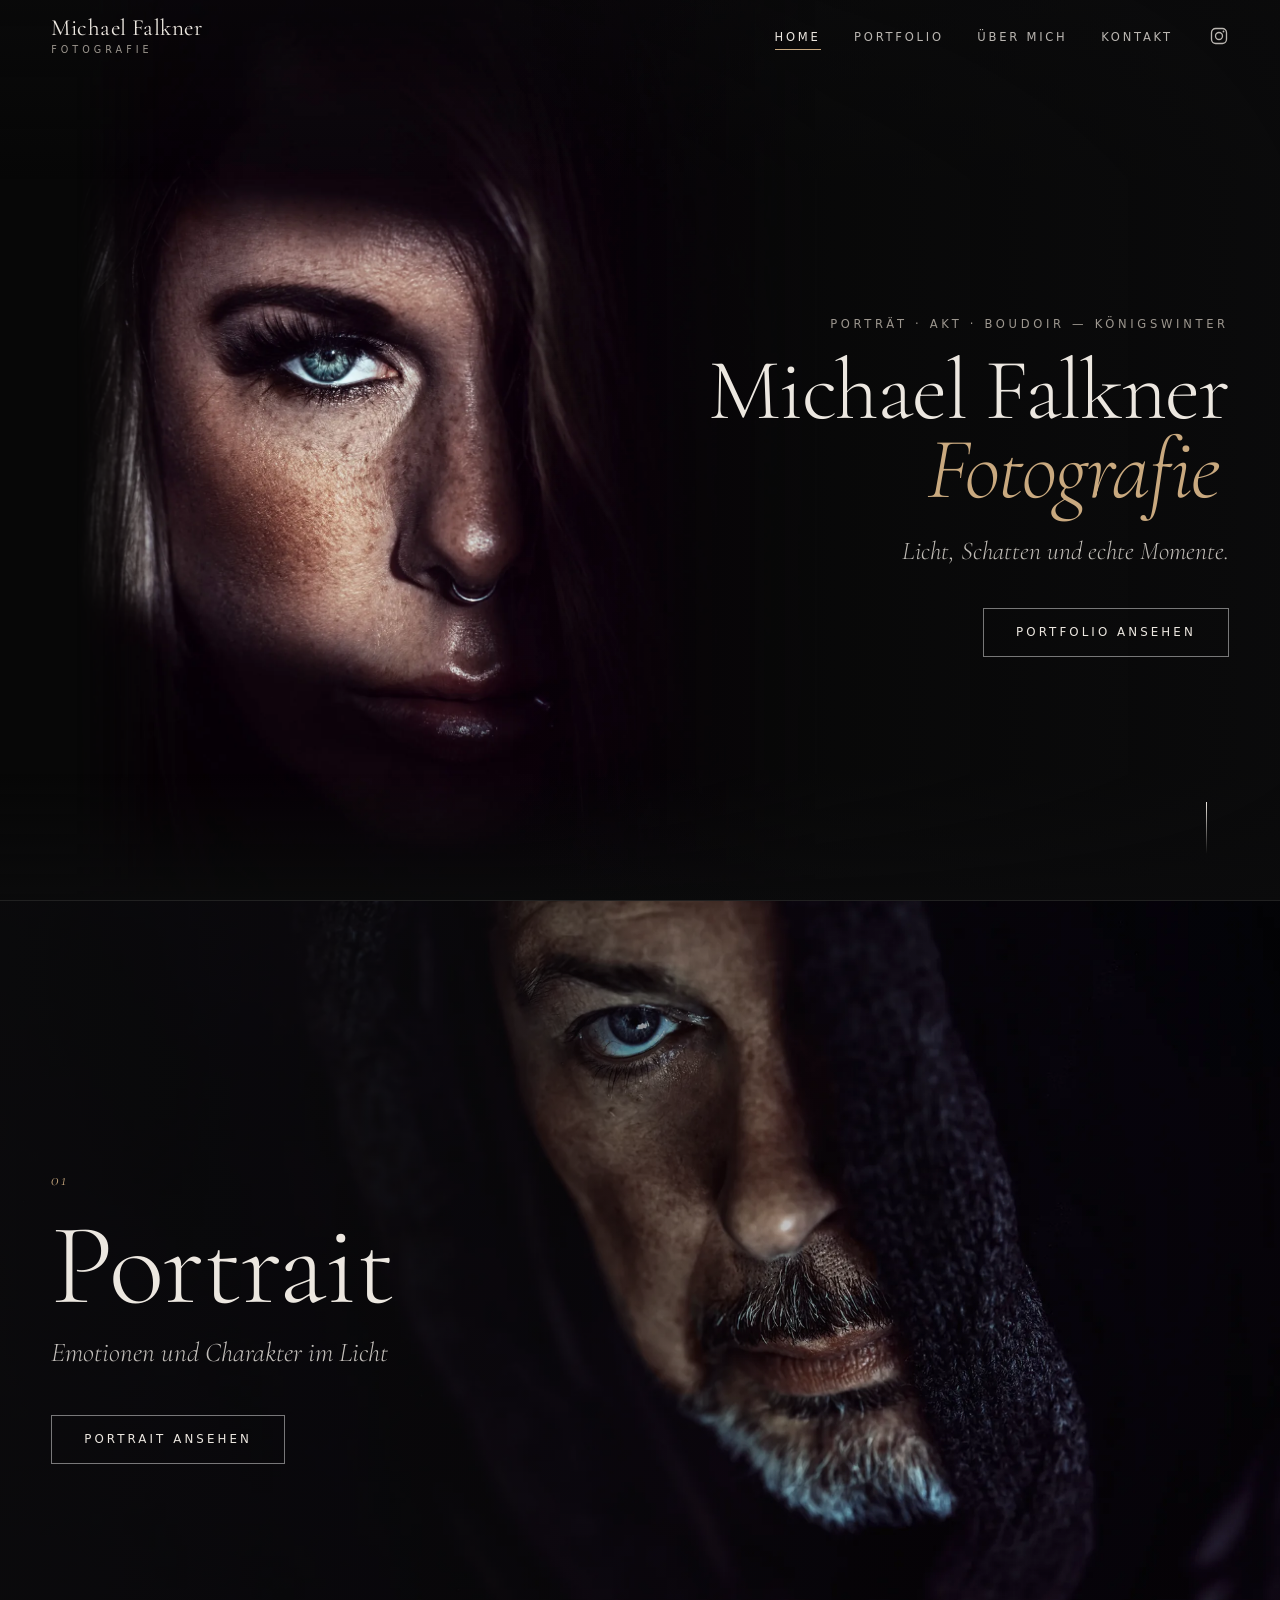
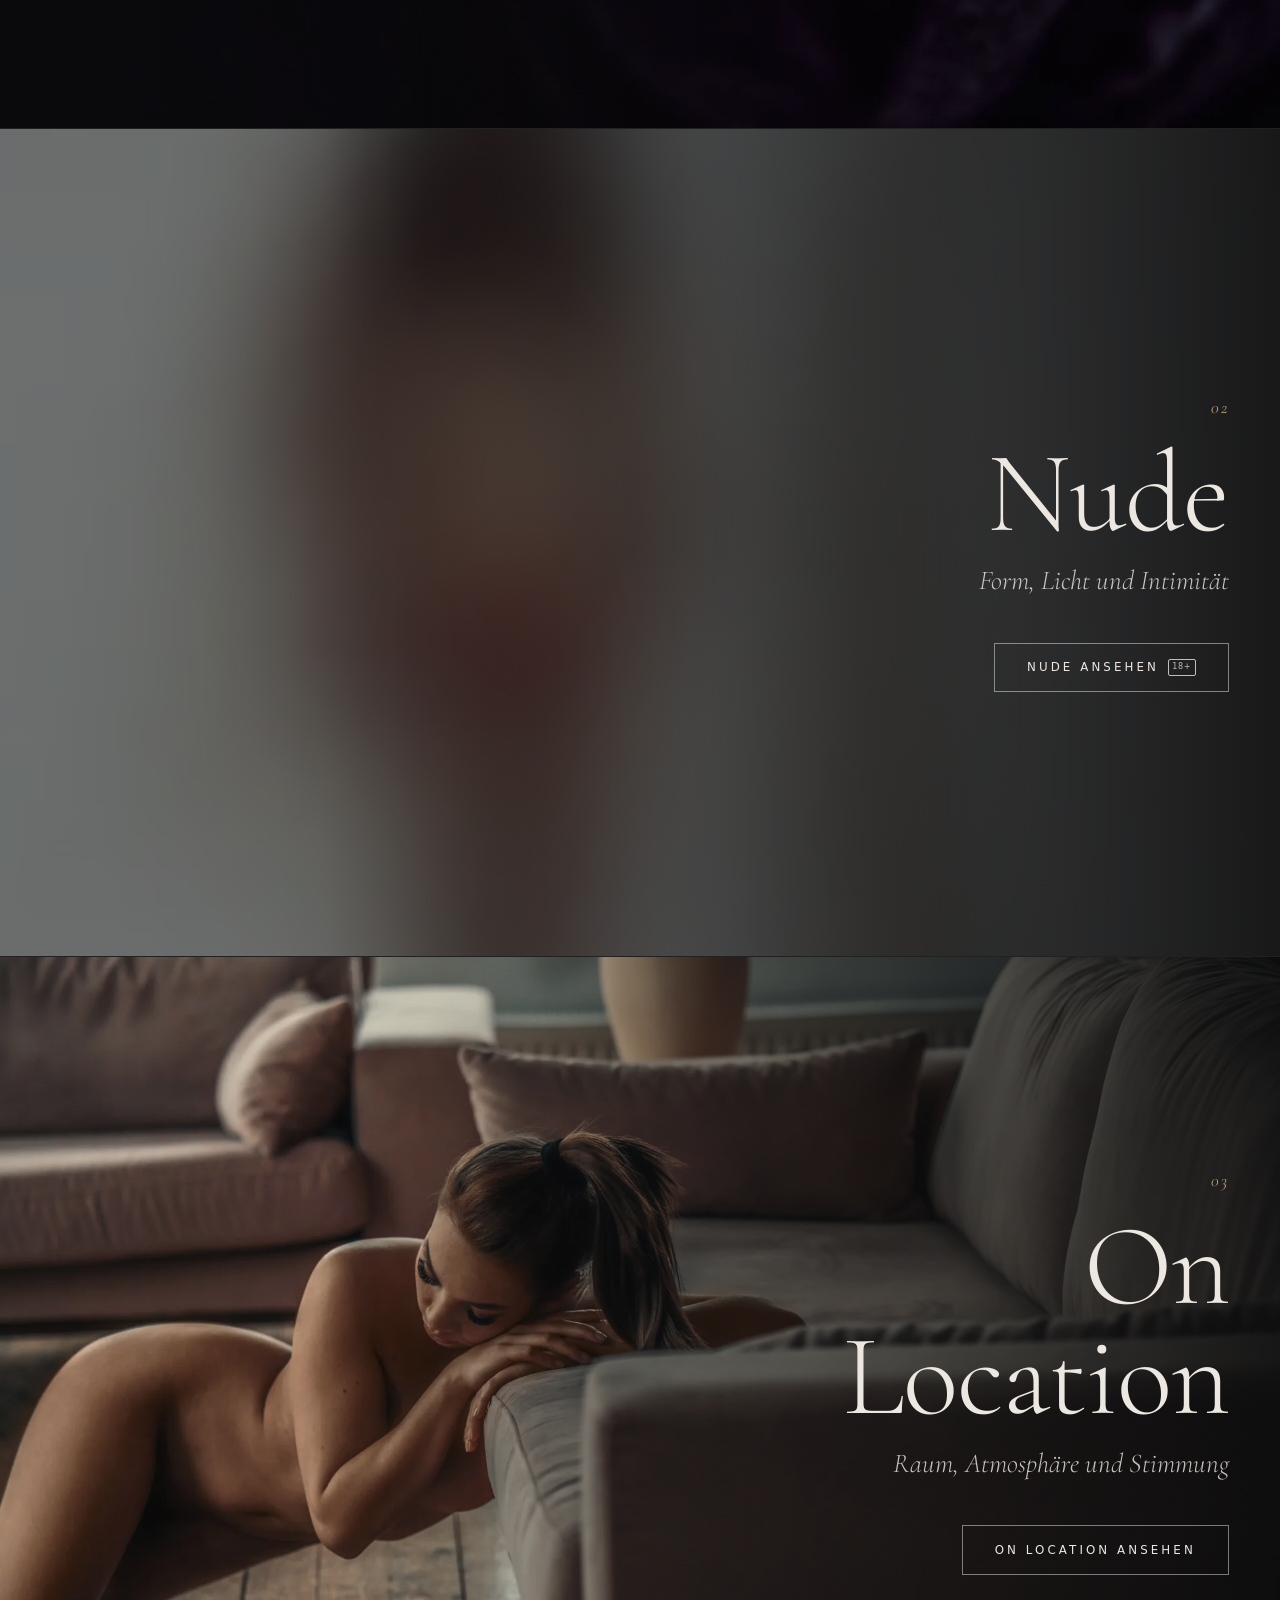
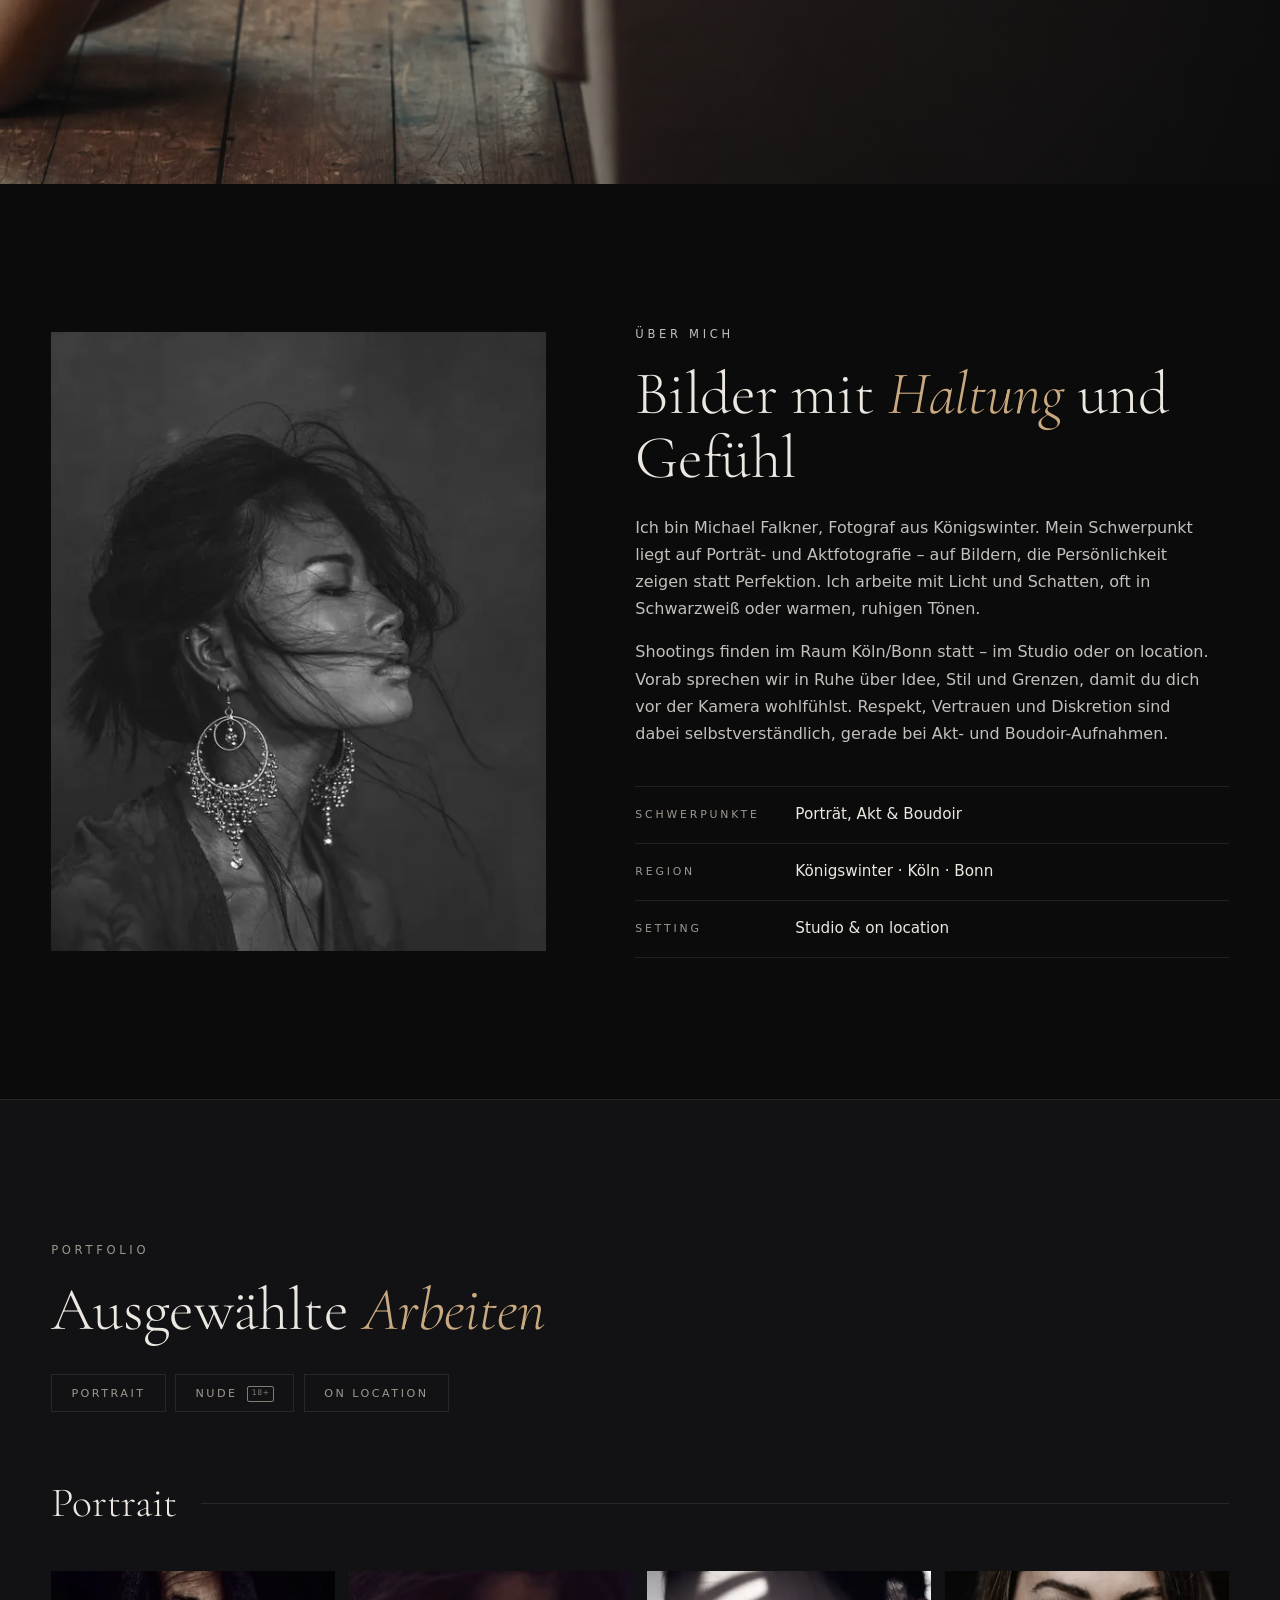
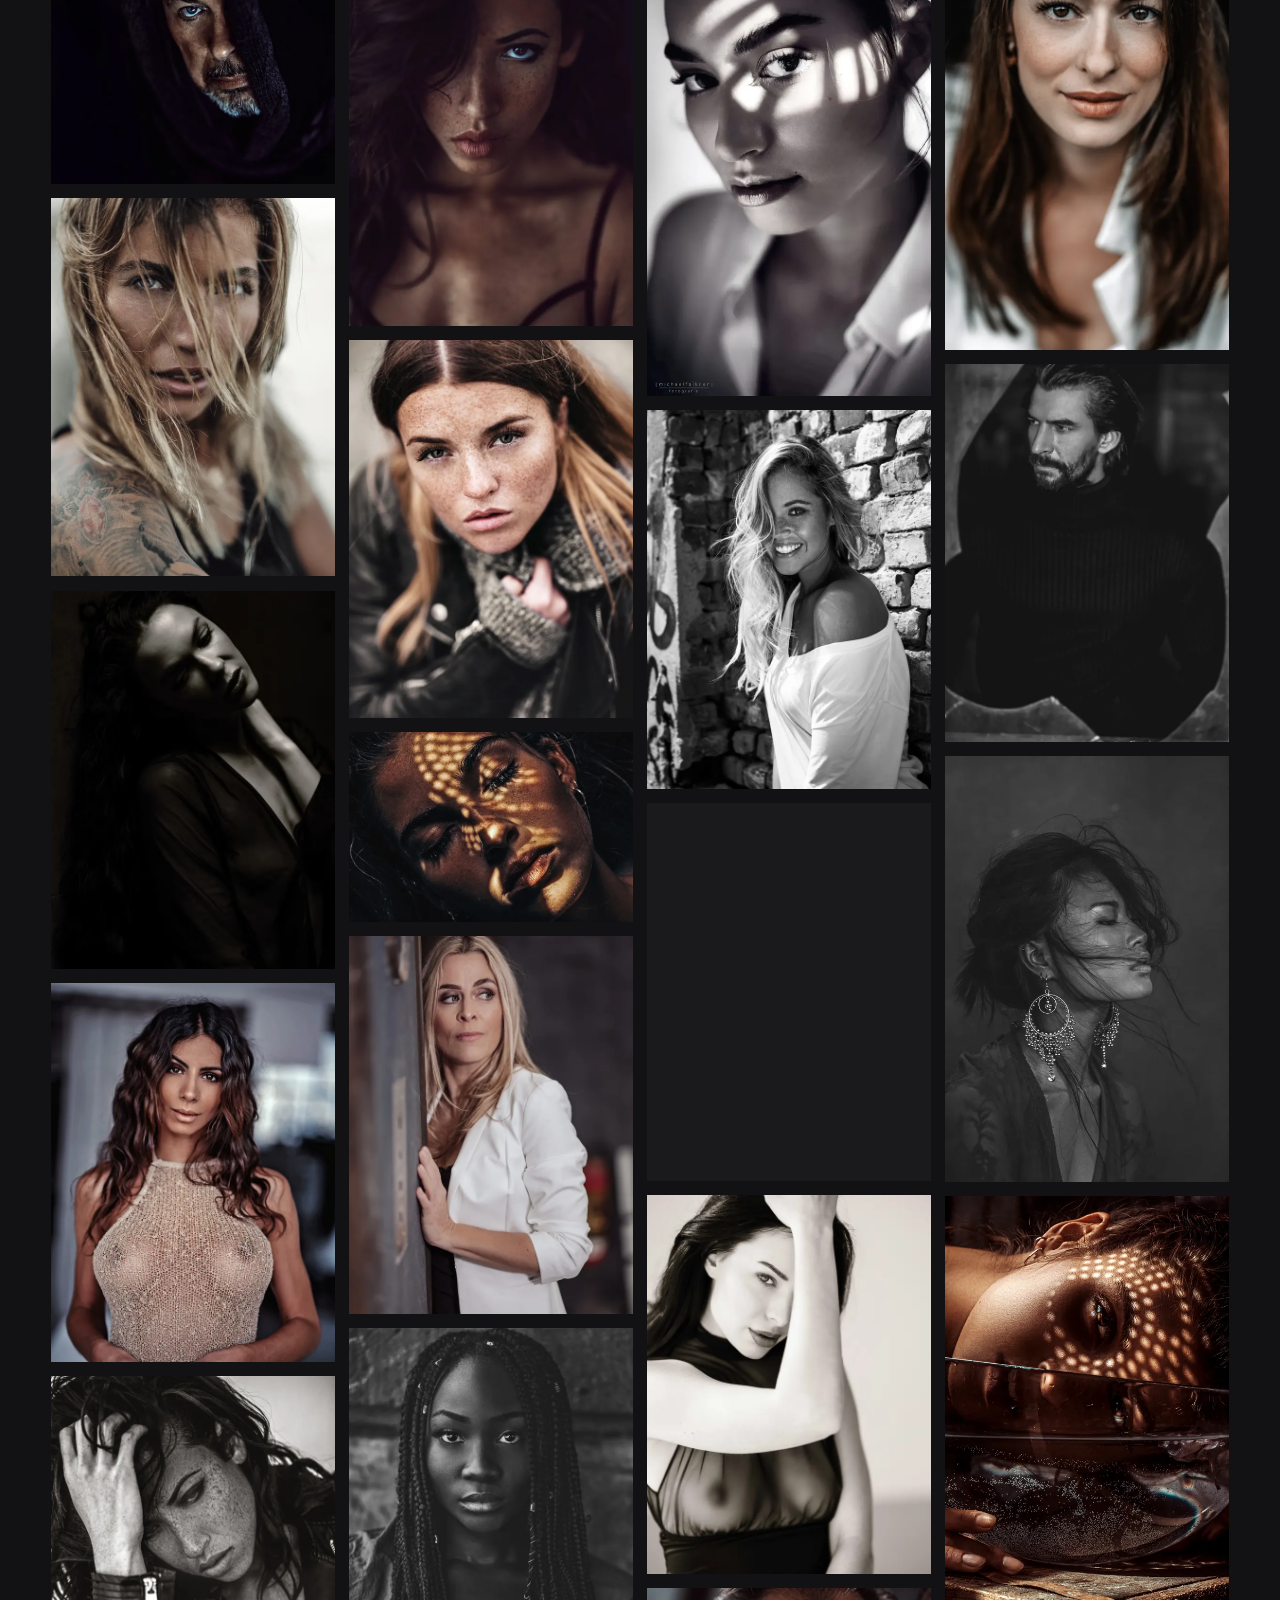
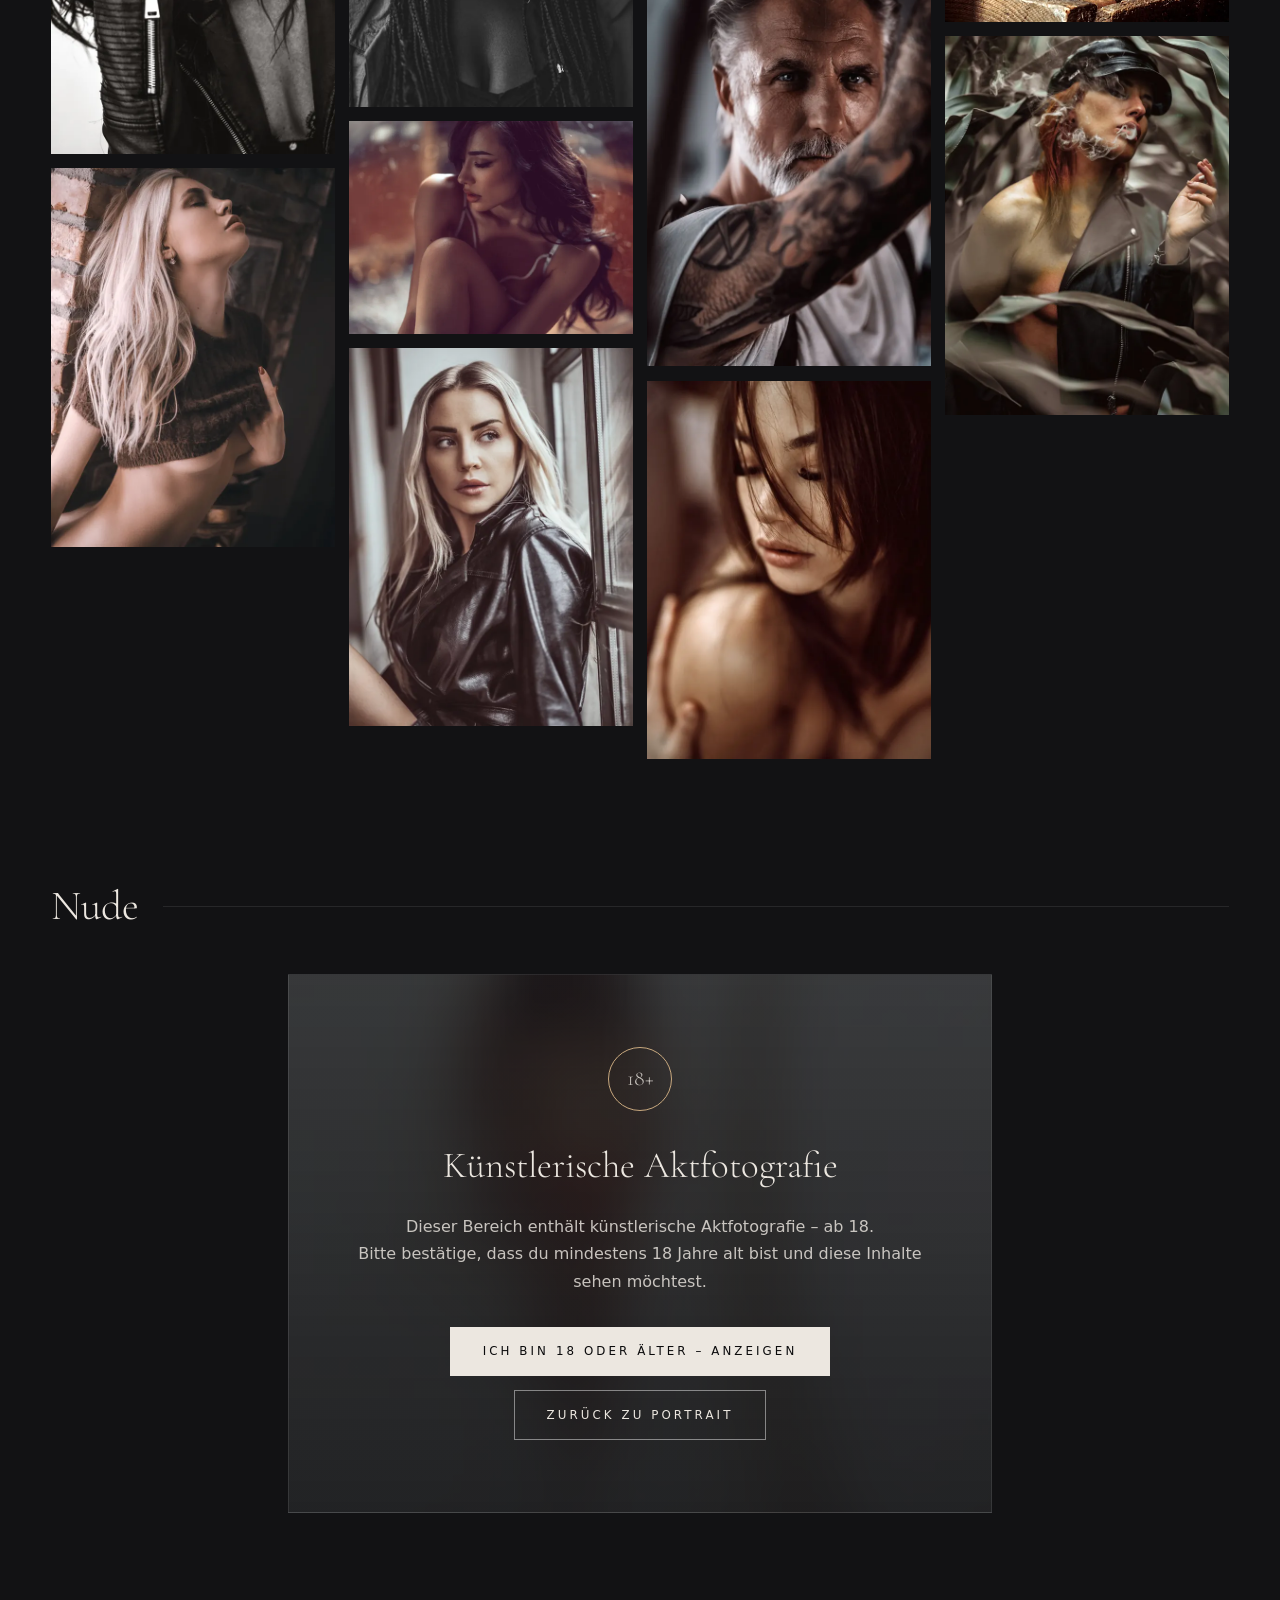
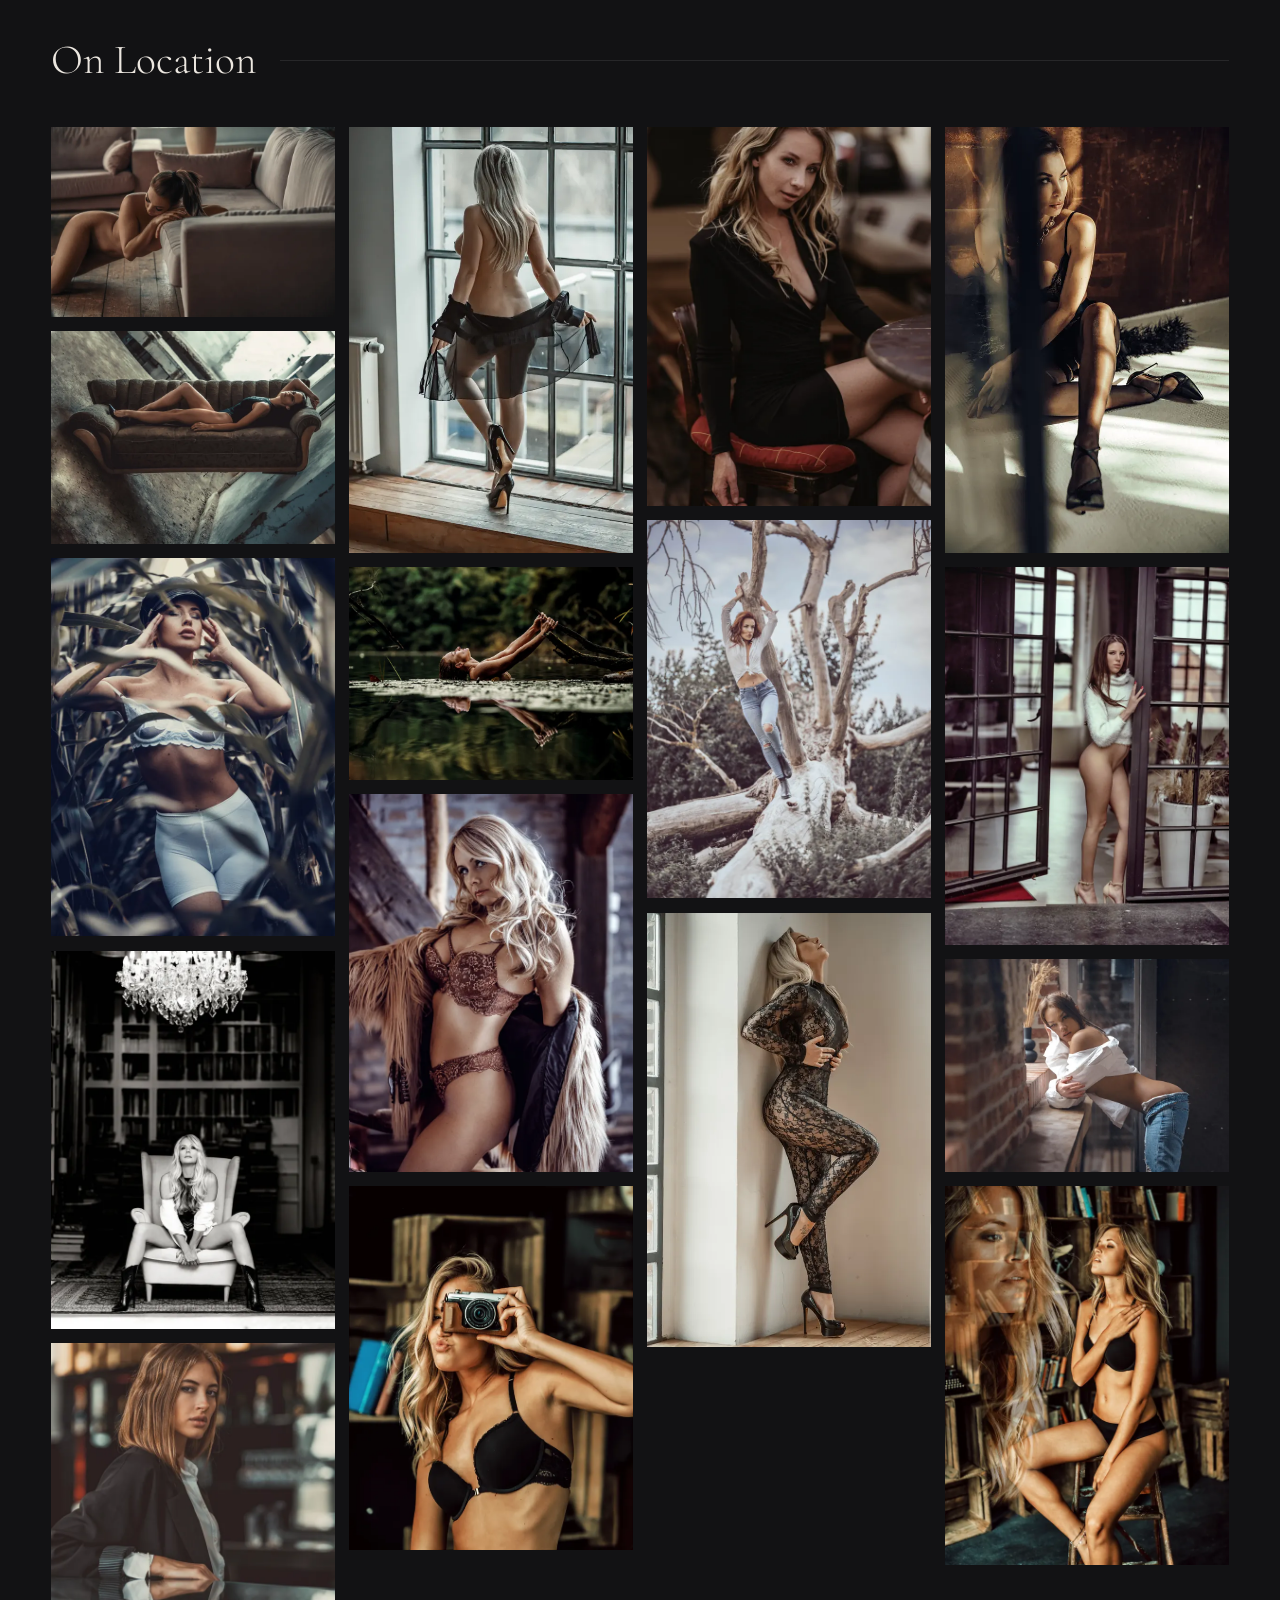
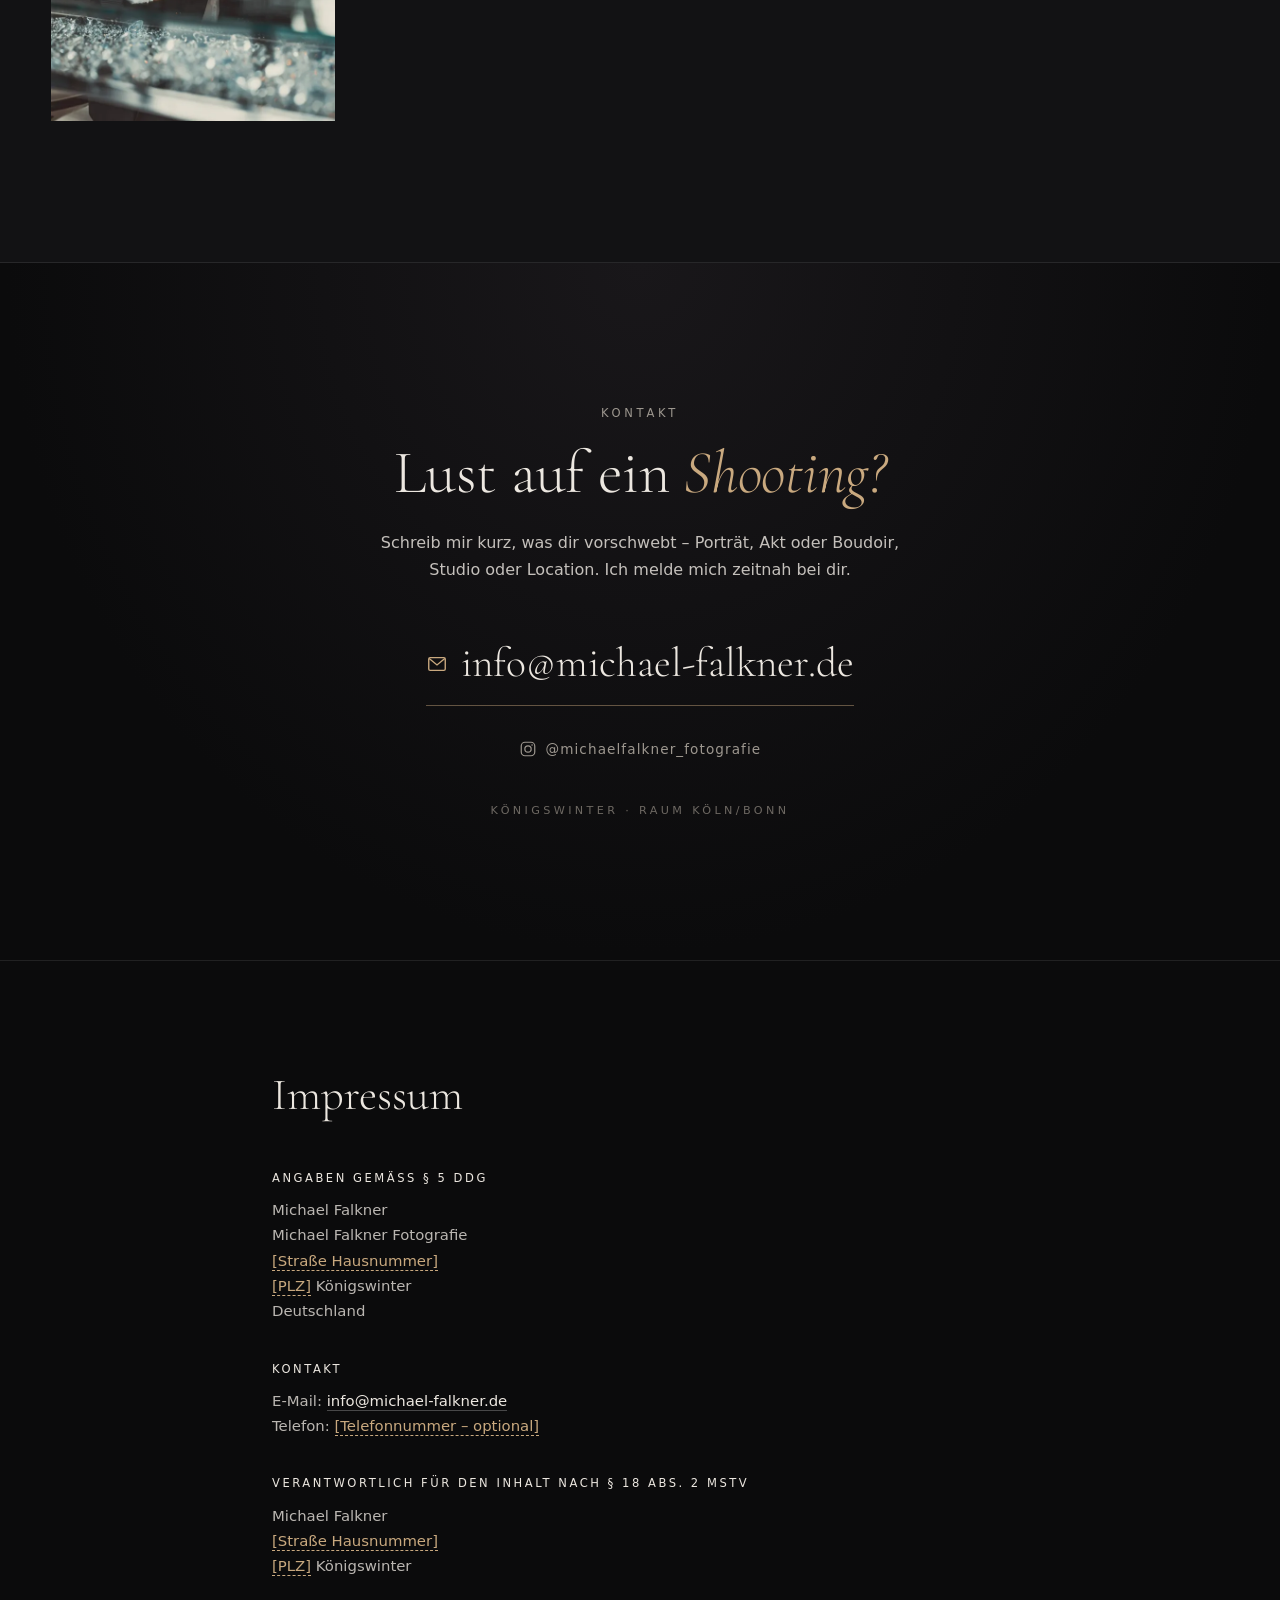
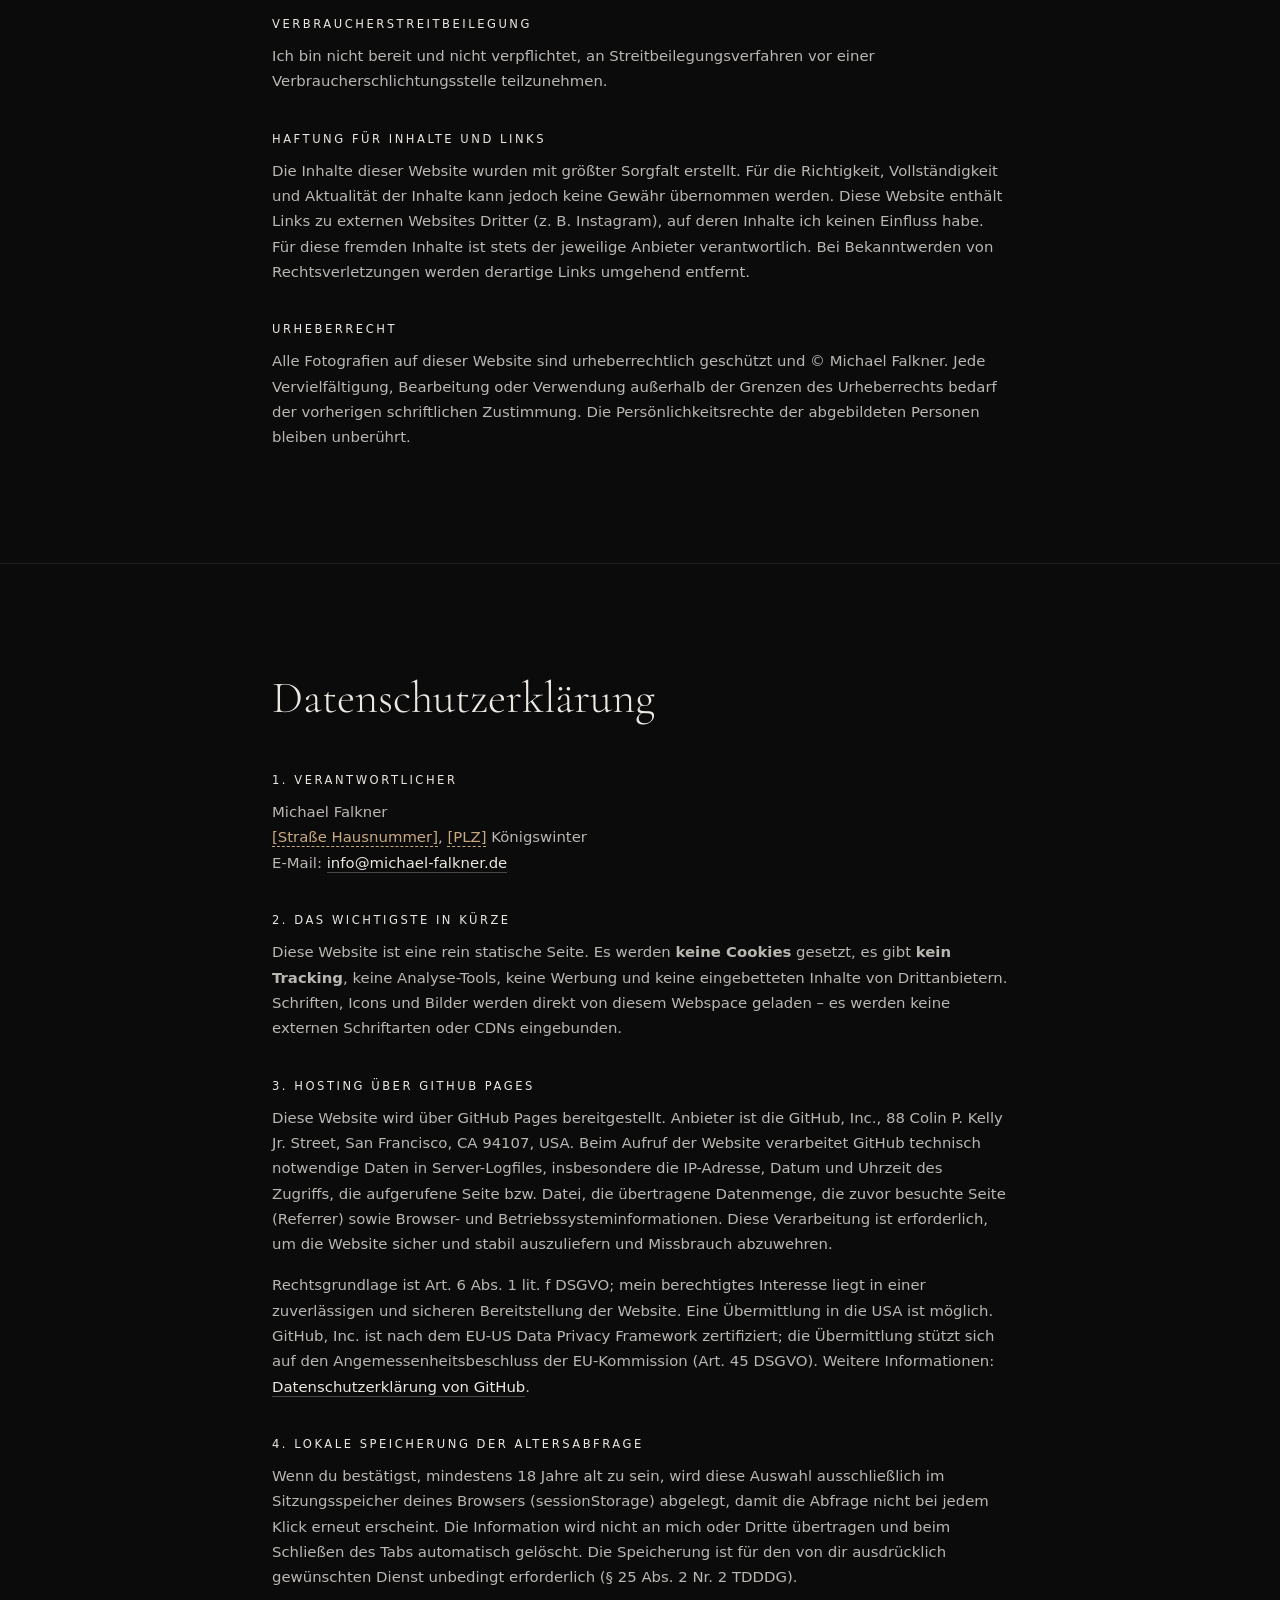
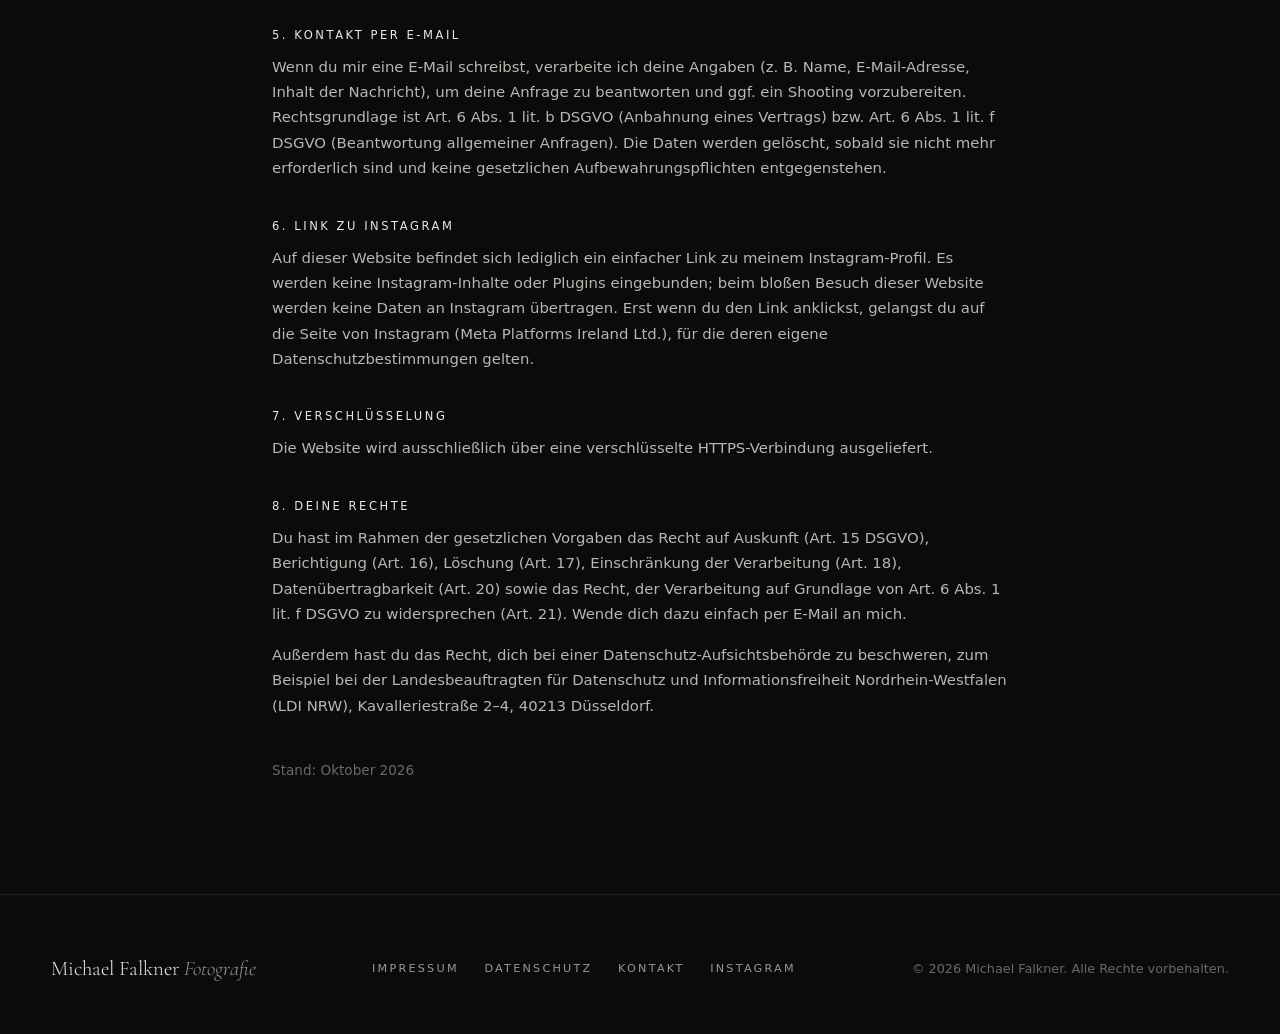
==== index.html @ 75c1f67d "Cache-Busting für CSS/JS" ====
<!DOCTYPE html>
<html lang="de">
<head>
  <meta charset="utf-8">
  <meta name="viewport" content="width=device-width, initial-scale=1, viewport-fit=cover">
  <title>Michael Falkner Fotografie – Porträt- &amp; Aktfotografie in Königswinter, Köln/Bonn</title>
  <meta name="description" content="Michael Falkner – Porträt-, Akt- und Boudoirfotografie aus Königswinter. Stimmungsvolle Bilder in Schwarzweiß und warmen Tönen, im Studio und on location im Raum Köln/Bonn.">
  <meta name="author" content="Michael Falkner">
  <meta name="theme-color" content="#0b0b0c">
  <meta name="color-scheme" content="dark">
  <link rel="canonical" href="https://mike21getit.github.io/michaelfalkner-fotografie/">

  <!-- Open Graph / Social -->
  <meta property="og:type" content="website">
  <meta property="og:locale" content="de_DE">
  <meta property="og:site_name" content="Michael Falkner Fotografie">
  <meta property="og:title" content="Michael Falkner Fotografie – Porträt &amp; Akt">
  <meta property="og:description" content="Porträt-, Akt- und Boudoirfotografie aus Königswinter. Studio &amp; on location im Raum Köln/Bonn.">
  <meta property="og:url" content="https://mike21getit.github.io/michaelfalkner-fotografie/">
  <meta property="og:image" content="https://mike21getit.github.io/michaelfalkner-fotografie/img/og-image.jpg">
  <meta property="og:image:width" content="900">
  <meta property="og:image:height" content="1200">
  <meta property="og:image:alt" content="Porträt von Mary van Dee – Michael Falkner Fotografie">
  <meta name="twitter:card" content="summary_large_image">

  <link rel="icon" href="favicon.svg" type="image/svg+xml">
  <link rel="icon" href="favicon-32.png" sizes="32x32" type="image/png">
  <link rel="apple-touch-icon" href="apple-touch-icon.png">

  <link rel="preload" href="fonts/cormorant-garamond-latin.woff2" as="font" type="font/woff2" crossorigin>
  <link rel="preload" as="image" href="img/full/hero-mary-van-dee-01.webp" imagesrcset="img/thumb/hero-mary-van-dee-01.webp 800w, img/full/hero-mary-van-dee-01.webp 1500w" imagesizes="100vw" fetchpriority="high">
  <link rel="stylesheet" href="css/style.css?v=202610181428">
  <script>document.documentElement.classList.add('js');</script>

  <script type="application/ld+json">
  {
    "@context": "https://schema.org",
    "@type": "ProfessionalService",
    "name": "Michael Falkner Fotografie",
    "description": "Porträt-, Akt- und Boudoirfotografie im Raum Köln/Bonn",
    "url": "https://mike21getit.github.io/michaelfalkner-fotografie/",
    "image": "https://mike21getit.github.io/michaelfalkner-fotografie/img/og-image.jpg",
    "email": "info@michael-falkner.de",
    "address": { "@type": "PostalAddress", "addressLocality": "Königswinter", "addressRegion": "NRW", "addressCountry": "DE" },
    "areaServed": ["Königswinter", "Bonn", "Köln"],
    "sameAs": ["https://www.instagram.com/michaelfalkner_fotografie/"]
  }
  </script>
</head>
<body>
  <a class="skip-link" href="#main">Zum Inhalt springen</a>

  <!-- ============ NAVIGATION ============ -->
  <header class="site-header" id="top">
    <nav class="nav" aria-label="Hauptnavigation">
      <a class="brand" href="#home" aria-label="Michael Falkner Fotografie – zum Seitenanfang">
        <span class="brand-name">Michael Falkner</span>
        <span class="brand-sub">Fotografie</span>
      </a>

      <button class="menu-toggle" type="button" aria-expanded="false" aria-controls="nav-menu" aria-label="Menü öffnen">
        <span class="menu-toggle-bar"></span>
        <span class="menu-toggle-bar"></span>
      </button>

      <div class="nav-menu" id="nav-menu">
        <ul class="nav-links">
          <li><a href="#home">Home</a></li>
          <li><a href="#portfolio">Portfolio</a></li>
          <li><a href="#ueber-mich">Über mich</a></li>
          <li><a href="#kontakt">Kontakt</a></li>
          <li class="nav-legal"><a href="#impressum">Impressum</a></li>
          <li class="nav-legal"><a href="#datenschutz">Datenschutz</a></li>
        </ul>
        <a class="nav-insta" href="https://www.instagram.com/michaelfalkner_fotografie/" target="_blank" rel="noopener" aria-label="Instagram: @michaelfalkner_fotografie">
          <svg aria-hidden="true" viewBox="0 0 24 24" width="20" height="20"><use href="#i-instagram"/></svg>
          <span class="nav-insta-label">@michaelfalkner_fotografie</span>
        </a>
      </div>
    </nav>
  </header>

  <main id="main">
    <!-- ============ HERO ============ -->
    <section class="hero" id="home" aria-label="Willkommen">
      <img class="hero-img"
           src="img/full/hero-mary-van-dee-01.webp"
           srcset="img/thumb/hero-mary-van-dee-01.webp 800w, img/full/hero-mary-van-dee-01.webp 1500w"
           sizes="100vw" width="1500" height="2000"
           alt="Porträt von Mary van Dee – Michael Falkner Fotografie"
           fetchpriority="high" decoding="async">
      <div class="hero-shade" aria-hidden="true"></div>
      <div class="hero-content">
        <p class="eyebrow">Porträt · Akt · Boudoir — Königswinter</p>
        <h1 class="hero-title">
          <span>Michael Falkner</span>
          <em>Fotografie</em>
        </h1>
        <p class="hero-lead">Licht, Schatten und echte Momente.</p>
        <a class="btn btn-ghost" href="#portfolio">Portfolio ansehen</a>
      </div>
      <a class="scroll-cue" href="#kategorien" aria-label="Weiter nach unten">
        <span></span>
      </a>
    </section>

    <!-- ============ KATEGORIE-TEASER ============
         Jeder Teaser hat data-category="…". Das Bild wird per JS aus
         js/gallery-data.js gesetzt (erstes Bild der Kategorie).
         Teaser von leeren Kategorien bleiben ausgeblendet (hidden). -->
    <div id="kategorien">
      <section class="teaser" data-category="portrait" aria-labelledby="t-portrait">
        <figure class="teaser-media"><img class="teaser-img" alt="" loading="lazy" decoding="async"></figure>
        <div class="teaser-content reveal">
          <span class="teaser-num">01</span>
          <h2 id="t-portrait" class="teaser-title">Portrait</h2>
          <p class="teaser-sub">Emotionen und Charakter im Licht</p>
          <a class="btn btn-ghost" href="#portfolio-portrait">Portrait ansehen</a>
        </div>
      </section>

      <section class="teaser teaser--right is-gated" data-category="nude" aria-labelledby="t-nude">
        <figure class="teaser-media">
          <!-- Bis zur Altersbestätigung wird nur eine stark weichgezeichnete Vorschau geladen -->
          <img class="teaser-img" src="img/thumb/nude-teaser-blur.webp" width="450" height="600" alt="" loading="lazy" decoding="async">
        </figure>
        <div class="teaser-content reveal">
          <span class="teaser-num">02</span>
          <h2 id="t-nude" class="teaser-title">Nude</h2>
          <p class="teaser-sub">Form, Licht und Intimität</p>
          <a class="btn btn-ghost" href="#portfolio-nude">Nude ansehen <span class="badge">18+</span></a>
        </div>
      </section>

      <!-- TRAVEL – wird automatisch sichtbar, sobald in js/gallery-data.js Bilder eingetragen sind -->
      <section class="teaser" data-category="travel" aria-labelledby="t-travel" hidden>
        <figure class="teaser-media"><img class="teaser-img" alt="" loading="lazy" decoding="async"></figure>
        <div class="teaser-content reveal">
          <span class="teaser-num">03</span>
          <h2 id="t-travel" class="teaser-title">Travel</h2>
          <p class="teaser-sub">Entdeckungen und Momente unterwegs</p>
          <a class="btn btn-ghost" href="#portfolio-travel">Travel ansehen</a>
        </div>
      </section>

      <!-- LOCATION – wird automatisch sichtbar, sobald in js/gallery-data.js Bilder eingetragen sind -->
      <section class="teaser teaser--right" data-category="location" aria-labelledby="t-location" hidden>
        <figure class="teaser-media"><img class="teaser-img" alt="" loading="lazy" decoding="async"></figure>
        <div class="teaser-content reveal">
          <span class="teaser-num">04</span>
          <h2 id="t-location" class="teaser-title">On Location</h2>
          <p class="teaser-sub">Raum, Atmosphäre und Stimmung</p>
          <a class="btn btn-ghost" href="#portfolio-location">On Location ansehen</a>
        </div>
      </section>
    </div>

    <!-- ============ ÜBER MICH ============ -->
    <section class="about section" id="ueber-mich" aria-labelledby="h-about">
      <div class="about-grid">
        <figure class="about-media reveal">
          <img src="img/thumb/portrait-soso-01.webp" srcset="img/thumb/portrait-soso-01.webp 533w, img/full/portrait-soso-01.webp 1333w" sizes="(max-width: 860px) 90vw, 40vw" width="1333" height="2000" alt="Porträt von Soso – Michael Falkner Fotografie" loading="lazy" decoding="async">
        </figure>
        <div class="about-text reveal">
          <p class="eyebrow">Über mich</p>
          <h2 id="h-about" class="section-title">Bilder mit <em>Haltung</em> und Gefühl</h2>
          <p>Ich bin Michael Falkner, Fotograf aus Königswinter. Mein Schwerpunkt liegt auf Porträt- und Aktfotografie – auf Bildern, die Persönlichkeit zeigen statt Perfektion. Ich arbeite mit Licht und Schatten, oft in Schwarzweiß oder warmen, ruhigen Tönen.</p>
          <p>Shootings finden im Raum Köln/Bonn statt – im Studio oder on location. Vorab sprechen wir in Ruhe über Idee, Stil und Grenzen, damit du dich vor der Kamera wohlfühlst. Respekt, Vertrauen und Diskretion sind dabei selbstverständlich, gerade bei Akt- und Boudoir-Aufnahmen.</p>
          <ul class="facts">
            <li><span>Schwerpunkte</span>Porträt, Akt &amp; Boudoir</li>
            <li><span>Region</span>Königswinter · Köln · Bonn</li>
            <li><span>Setting</span>Studio &amp; on location</li>
          </ul>
        </div>
      </div>
    </section>

    <!-- ============ PORTFOLIO ============ -->
    <section class="portfolio section" id="portfolio" aria-labelledby="h-portfolio">
      <header class="section-head reveal">
        <p class="eyebrow">Portfolio</p>
        <h2 id="h-portfolio" class="section-title">Ausgewählte <em>Arbeiten</em></h2>
        <nav class="cat-nav" aria-label="Portfolio-Kategorien">
          <a href="#portfolio-portrait" data-category="portrait">Portrait</a>
          <a href="#portfolio-nude" data-category="nude">Nude <span class="badge">18+</span></a>
          <a href="#portfolio-travel" data-category="travel" hidden>Travel</a>
          <a href="#portfolio-location" data-category="location" hidden>On Location</a>
        </nav>
      </header>

      <noscript><p class="noscript">Für die Galerie wird JavaScript benötigt.</p></noscript>

      <section class="gallery-block" id="portfolio-portrait" data-category="portrait" aria-labelledby="g-portrait">
        <h3 id="g-portrait" class="gallery-title">Portrait</h3>
        <div class="gallery" data-gallery="portrait"></div>
      </section>

      <section class="gallery-block" id="portfolio-nude" data-category="nude" aria-labelledby="g-nude">
        <h3 id="g-nude" class="gallery-title">Nude</h3>
        <!-- Altersabfrage: Die Bilder werden erst nach Bestätigung geladen -->
        <div class="age-gate" role="region" aria-labelledby="gate-title">
          <p class="age-gate-badge">18+</p>
          <h4 id="gate-title" class="age-gate-title">Künstlerische Aktfotografie</h4>
          <p>Dieser Bereich enthält künstlerische Aktfotografie – ab 18.<br>Bitte bestätige, dass du mindestens 18 Jahre alt bist und diese Inhalte sehen möchtest.</p>
          <div class="age-gate-actions">
            <button class="btn btn-solid" type="button" data-gate-accept>Ich bin 18 oder älter – anzeigen</button>
            <a class="btn btn-ghost" href="#portfolio-portrait">Zurück zu Portrait</a>
          </div>
        </div>
        <div class="gallery" data-gallery="nude" hidden></div>
      </section>

      <!-- TRAVEL – wird automatisch sichtbar, sobald Bilder eingetragen sind -->
      <section class="gallery-block" id="portfolio-travel" data-category="travel" aria-labelledby="g-travel" hidden>
        <h3 id="g-travel" class="gallery-title">Travel</h3>
        <div class="gallery" data-gallery="travel"></div>
      </section>

      <!-- LOCATION – wird automatisch sichtbar, sobald Bilder eingetragen sind -->
      <section class="gallery-block" id="portfolio-location" data-category="location" aria-labelledby="g-location" hidden>
        <h3 id="g-location" class="gallery-title">On Location</h3>
        <div class="gallery" data-gallery="location"></div>
      </section>
    </section>

    <!-- ============ KONTAKT ============ -->
    <section class="contact section" id="kontakt" aria-labelledby="h-contact">
      <div class="contact-inner reveal">
        <p class="eyebrow">Kontakt</p>
        <h2 id="h-contact" class="section-title">Lust auf ein <em>Shooting?</em></h2>
        <p class="contact-lead">Schreib mir kurz, was dir vorschwebt – Porträt, Akt oder Boudoir, Studio oder Location. Ich melde mich zeitnah bei dir.</p>
        <a class="contact-mail" href="mailto:info@michael-falkner.de?subject=Shooting-Anfrage">
          <svg aria-hidden="true" viewBox="0 0 24 24" width="22" height="22"><use href="#i-mail"/></svg>
          info@michael-falkner.de
        </a>
        <a class="contact-insta" href="https://www.instagram.com/michaelfalkner_fotografie/" target="_blank" rel="noopener">
          <svg aria-hidden="true" viewBox="0 0 24 24" width="18" height="18"><use href="#i-instagram"/></svg>
          @michaelfalkner_fotografie
        </a>
        <p class="contact-region">Königswinter · Raum Köln/Bonn</p>
      </div>
    </section>

    <!-- ============ IMPRESSUM ============
         Platzhalter in [eckigen Klammern] bitte durch echte Angaben ersetzen
         und die Klasse "ph" entfernen. -->
    <section class="legal section" id="impressum" aria-labelledby="h-impressum">
      <div class="legal-inner">
        <h2 id="h-impressum" class="legal-title">Impressum</h2>

        <h3>Angaben gemäß § 5 DDG</h3>
        <p>
          Michael Falkner<br>
          Michael Falkner Fotografie<br>
          <span class="ph">[Straße Hausnummer]</span><br>
          <span class="ph">[PLZ]</span> Königswinter<br>
          Deutschland
        </p>

        <h3>Kontakt</h3>
        <p>
          E-Mail: <a href="mailto:info@michael-falkner.de">info@michael-falkner.de</a><br>
          Telefon: <span class="ph">[Telefonnummer – optional]</span>
        </p>


        <h3>Verantwortlich für den Inhalt nach § 18 Abs. 2 MStV</h3>
        <p>
          Michael Falkner<br>
          <span class="ph">[Straße Hausnummer]</span><br>
          <span class="ph">[PLZ]</span> Königswinter
        </p>

        <h3>Verbraucherstreitbeilegung</h3>
        <p>Ich bin nicht bereit und nicht verpflichtet, an Streitbeilegungsverfahren vor einer Verbraucherschlichtungsstelle teilzunehmen.</p>

        <h3>Haftung für Inhalte und Links</h3>
        <p>Die Inhalte dieser Website wurden mit größter Sorgfalt erstellt. Für die Richtigkeit, Vollständigkeit und Aktualität der Inhalte kann jedoch keine Gewähr übernommen werden. Diese Website enthält Links zu externen Websites Dritter (z.&nbsp;B. Instagram), auf deren Inhalte ich keinen Einfluss habe. Für diese fremden Inhalte ist stets der jeweilige Anbieter verantwortlich. Bei Bekanntwerden von Rechtsverletzungen werden derartige Links umgehend entfernt.</p>

        <h3>Urheberrecht</h3>
        <p>Alle Fotografien auf dieser Website sind urheberrechtlich geschützt und © Michael Falkner. Jede Vervielfältigung, Bearbeitung oder Verwendung außerhalb der Grenzen des Urheberrechts bedarf der vorherigen schriftlichen Zustimmung. Die Persönlichkeitsrechte der abgebildeten Personen bleiben unberührt.</p>
      </div>
    </section>

    <!-- ============ DATENSCHUTZ ============ -->
    <section class="legal section" id="datenschutz" aria-labelledby="h-datenschutz">
      <div class="legal-inner">
        <h2 id="h-datenschutz" class="legal-title">Datenschutzerklärung</h2>

        <h3>1. Verantwortlicher</h3>
        <p>
          Michael Falkner<br>
          <span class="ph">[Straße Hausnummer]</span>, <span class="ph">[PLZ]</span> Königswinter<br>
          E-Mail: <a href="mailto:info@michael-falkner.de">info@michael-falkner.de</a>
        </p>

        <h3>2. Das Wichtigste in Kürze</h3>
        <p>Diese Website ist eine rein statische Seite. Es werden <strong>keine Cookies</strong> gesetzt, es gibt <strong>kein Tracking</strong>, keine Analyse-Tools, keine Werbung und keine eingebetteten Inhalte von Drittanbietern. Schriften, Icons und Bilder werden direkt von diesem Webspace geladen – es werden keine externen Schriftarten oder CDNs eingebunden.</p>

        <h3>3. Hosting über GitHub Pages</h3>
        <p>Diese Website wird über GitHub Pages bereitgestellt. Anbieter ist die GitHub, Inc., 88 Colin P. Kelly Jr. Street, San Francisco, CA 94107, USA. Beim Aufruf der Website verarbeitet GitHub technisch notwendige Daten in Server-Logfiles, insbesondere die IP-Adresse, Datum und Uhrzeit des Zugriffs, die aufgerufene Seite bzw. Datei, die übertragene Datenmenge, die zuvor besuchte Seite (Referrer) sowie Browser- und Betriebssysteminformationen. Diese Verarbeitung ist erforderlich, um die Website sicher und stabil auszuliefern und Missbrauch abzuwehren.</p>
        <p>Rechtsgrundlage ist Art. 6 Abs. 1 lit. f DSGVO; mein berechtigtes Interesse liegt in einer zuverlässigen und sicheren Bereitstellung der Website. Eine Übermittlung in die USA ist möglich. GitHub, Inc. ist nach dem EU-US Data Privacy Framework zertifiziert; die Übermittlung stützt sich auf den Angemessenheitsbeschluss der EU-Kommission (Art. 45 DSGVO). Weitere Informationen: <a href="https://docs.github.com/de/site-policy/privacy-policies/github-general-privacy-statement" target="_blank" rel="noopener">Datenschutzerklärung von GitHub</a>.</p>

        <h3>4. Lokale Speicherung der Altersabfrage</h3>
        <p>Wenn du bestätigst, mindestens 18 Jahre alt zu sein, wird diese Auswahl ausschließlich im Sitzungsspeicher deines Browsers (sessionStorage) abgelegt, damit die Abfrage nicht bei jedem Klick erneut erscheint. Die Information wird nicht an mich oder Dritte übertragen und beim Schließen des Tabs automatisch gelöscht. Die Speicherung ist für den von dir ausdrücklich gewünschten Dienst unbedingt erforderlich (§ 25 Abs. 2 Nr. 2 TDDDG).</p>

        <h3>5. Kontakt per E-Mail</h3>
        <p>Wenn du mir eine E-Mail schreibst, verarbeite ich deine Angaben (z.&nbsp;B. Name, E-Mail-Adresse, Inhalt der Nachricht), um deine Anfrage zu beantworten und ggf. ein Shooting vorzubereiten. Rechtsgrundlage ist Art. 6 Abs. 1 lit. b DSGVO (Anbahnung eines Vertrags) bzw. Art. 6 Abs. 1 lit. f DSGVO (Beantwortung allgemeiner Anfragen). Die Daten werden gelöscht, sobald sie nicht mehr erforderlich sind und keine gesetzlichen Aufbewahrungspflichten entgegenstehen.</p>

        <h3>6. Link zu Instagram</h3>
        <p>Auf dieser Website befindet sich lediglich ein einfacher Link zu meinem Instagram-Profil. Es werden keine Instagram-Inhalte oder Plugins eingebunden; beim bloßen Besuch dieser Website werden keine Daten an Instagram übertragen. Erst wenn du den Link anklickst, gelangst du auf die Seite von Instagram (Meta Platforms Ireland Ltd.), für die deren eigene Datenschutzbestimmungen gelten.</p>

        <h3>7. Verschlüsselung</h3>
        <p>Die Website wird ausschließlich über eine verschlüsselte HTTPS-Verbindung ausgeliefert.</p>

        <h3>8. Deine Rechte</h3>
        <p>Du hast im Rahmen der gesetzlichen Vorgaben das Recht auf Auskunft (Art. 15 DSGVO), Berichtigung (Art. 16), Löschung (Art. 17), Einschränkung der Verarbeitung (Art. 18), Datenübertragbarkeit (Art. 20) sowie das Recht, der Verarbeitung auf Grundlage von Art. 6 Abs. 1 lit. f DSGVO zu widersprechen (Art. 21). Wende dich dazu einfach per E-Mail an mich.</p>
        <p>Außerdem hast du das Recht, dich bei einer Datenschutz-Aufsichtsbehörde zu beschweren, zum Beispiel bei der Landesbeauftragten für Datenschutz und Informationsfreiheit Nordrhein-Westfalen (LDI NRW), Kavalleriestraße 2–4, 40213 Düsseldorf.</p>

        <p class="legal-date">Stand: Oktober 2026</p>
      </div>
    </section>
  </main>

  <!-- ============ FOOTER ============ -->
  <footer class="site-footer">
    <p class="footer-brand">Michael Falkner <em>Fotografie</em></p>
    <nav class="footer-links" aria-label="Rechtliches">
      <a href="#impressum">Impressum</a>
      <a href="#datenschutz">Datenschutz</a>
      <a href="#kontakt">Kontakt</a>
      <a href="https://www.instagram.com/michaelfalkner_fotografie/" target="_blank" rel="noopener">Instagram</a>
    </nav>
    <p class="footer-copy">© 2026 Michael Falkner. Alle Rechte vorbehalten.</p>
  </footer>

  <!-- ============ LIGHTBOX ============ -->
  <div class="lightbox" id="lightbox" role="dialog" aria-modal="true" aria-label="Bildansicht" hidden>
    <div class="lb-stage">
      <img class="lb-img" alt="">
      <div class="lb-spinner" aria-hidden="true"></div>
    </div>
    <p class="lb-caption"><span class="lb-counter" aria-live="polite"></span><span class="lb-title"></span></p>
    <button class="lb-btn lb-close" type="button" aria-label="Schließen (Esc)"><svg aria-hidden="true" viewBox="0 0 24 24" width="26" height="26"><use href="#i-close"/></svg></button>
    <button class="lb-btn lb-prev" type="button" aria-label="Vorheriges Bild"><svg aria-hidden="true" viewBox="0 0 24 24" width="30" height="30"><use href="#i-prev"/></svg></button>
    <button class="lb-btn lb-next" type="button" aria-label="Nächstes Bild"><svg aria-hidden="true" viewBox="0 0 24 24" width="30" height="30"><use href="#i-next"/></svg></button>
  </div>

  <!-- ============ ICONS (inline, keine externen Icon-Fonts) ============ -->
  <svg width="0" height="0" style="position:absolute" aria-hidden="true">
    <symbol id="i-instagram" viewBox="0 0 24 24"><rect x="3" y="3" width="18" height="18" rx="5" fill="none" stroke="currentColor" stroke-width="1.6"/><circle cx="12" cy="12" r="4.2" fill="none" stroke="currentColor" stroke-width="1.6"/><circle cx="17.4" cy="6.6" r="1.1" fill="currentColor"/></symbol>
    <symbol id="i-mail" viewBox="0 0 24 24"><rect x="3" y="5" width="18" height="14" rx="1.5" fill="none" stroke="currentColor" stroke-width="1.5"/><path d="M3.5 6l8.5 7 8.5-7" fill="none" stroke="currentColor" stroke-width="1.5"/></symbol>
    <symbol id="i-close" viewBox="0 0 24 24"><path d="M5 5l14 14M19 5L5 19" stroke="currentColor" stroke-width="1.5" stroke-linecap="round"/></symbol>
    <symbol id="i-prev" viewBox="0 0 24 24"><path d="M15 4l-8 8 8 8" fill="none" stroke="currentColor" stroke-width="1.4" stroke-linecap="round" stroke-linejoin="round"/></symbol>
    <symbol id="i-next" viewBox="0 0 24 24"><path d="M9 4l8 8-8 8" fill="none" stroke="currentColor" stroke-width="1.4" stroke-linecap="round" stroke-linejoin="round"/></symbol>
  </svg>

  <script src="js/gallery-data.js?v=202610181428"></script>
  <script src="js/main.js?v=202610181428"></script>
</body>
</html>
---- css/style.css ----
/* =========================================================
   Michael Falkner Fotografie – Stylesheet
   Handgeschrieben, ohne Framework, ohne externe Ressourcen.
   ========================================================= */

@font-face {
  font-family: "Cormorant Garamond";
  src: url("../fonts/cormorant-garamond-latin.woff2") format("woff2");
  font-weight: 300 700;
  font-style: normal;
  font-display: swap;
}
@font-face {
  font-family: "Cormorant Garamond";
  src: url("../fonts/cormorant-garamond-italic-latin.woff2") format("woff2");
  font-weight: 300 700;
  font-style: italic;
  font-display: swap;
}

:root {
  --bg: #0b0b0c;
  --bg-2: #121214;
  --bg-3: #1a1a1d;
  --line: rgba(255, 255, 255, 0.09);
  --text: #ece7e0;
  --muted: #9d978f;
  --dim: #6d6862;
  --accent: #c9a97f;
  --serif: "Cormorant Garamond", "Cormorant", Garamond, "Times New Roman", serif;
  --sans: system-ui, -apple-system, "Segoe UI", Roboto, "Helvetica Neue", Arial, sans-serif;
  --nav-h: 72px;
  --pad: clamp(1.25rem, 4vw, 3.5rem);
  --ease: cubic-bezier(.2, .7, .2, 1);
}

*, *::before, *::after { box-sizing: border-box; }
html { scroll-behavior: smooth; scroll-padding-top: var(--nav-h); -webkit-text-size-adjust: 100%; }
@media (prefers-reduced-motion: reduce) { html { scroll-behavior: auto; } }
body {
  margin: 0;
  background: var(--bg);
  color: var(--text);
  font-family: var(--sans);
  font-size: 1rem;
  line-height: 1.7;
  font-weight: 300;
  -webkit-font-smoothing: antialiased;
  -moz-osx-font-smoothing: grayscale;
  overflow-x: hidden;
}
body.no-scroll { overflow: hidden; }
img { display: block; max-width: 100%; height: auto; }
a { color: inherit; text-decoration: none; }
button { font: inherit; color: inherit; background: none; border: 0; cursor: pointer; }
[hidden] { display: none !important; }
:focus-visible { outline: 1px solid var(--accent); outline-offset: 4px; }
::selection { background: var(--accent); color: #111; }
em { font-style: italic; }

.skip-link {
  position: absolute; left: 1rem; top: -100px; z-index: 200;
  background: var(--text); color: var(--bg); padding: .6rem 1rem;
}
.skip-link:focus { top: 1rem; }

/* ---------- Typo-Bausteine ---------- */
.eyebrow {
  margin: 0 0 1.1rem;
  font-size: .72rem;
  letter-spacing: .32em;
  text-transform: uppercase;
  color: var(--muted);
  font-weight: 400;
}
.section-title {
  margin: 0 0 1.5rem;
  font-family: var(--serif);
  font-weight: 300;
  font-size: clamp(2.2rem, 5vw, 3.8rem);
  line-height: 1.05;
  letter-spacing: -.005em;
}
.section-title em { color: var(--accent); font-weight: 300; }
.section { padding: clamp(5rem, 11vw, 9rem) var(--pad); }

.badge {
  display: inline-block;
  margin-left: .5em;
  padding: .1em .45em;
  border: 1px solid currentColor;
  border-radius: 2px;
  font-size: .68em;
  letter-spacing: .08em;
  vertical-align: .15em;
  opacity: .8;
}

/* ---------- Buttons ---------- */
.btn {
  display: inline-flex; align-items: center; justify-content: center; gap: .4em;
  min-height: 48px;
  padding: .85rem 2rem;
  font-size: .74rem;
  letter-spacing: .26em;
  text-transform: uppercase;
  font-weight: 400;
  transition: background-color .35s var(--ease), color .35s var(--ease), border-color .35s var(--ease);
}
.btn-ghost { border: 1px solid rgba(255,255,255,.45); color: var(--text); }
.btn-ghost:hover { background: var(--text); color: var(--bg); border-color: var(--text); }
.btn-solid { background: var(--text); color: var(--bg); border: 1px solid var(--text); }
.btn-solid:hover { background: var(--accent); border-color: var(--accent); }

/* ---------- Navigation ---------- */
.site-header {
  position: fixed; inset: 0 0 auto 0; z-index: 100;
  transition: background-color .4s var(--ease), border-color .4s var(--ease);
  border-bottom: 1px solid transparent;
}
.site-header.is-scrolled {
  background: rgba(11, 11, 12, .72);
  -webkit-backdrop-filter: blur(14px) saturate(140%);
  backdrop-filter: blur(14px) saturate(140%);
  border-bottom-color: var(--line);
}
.nav {
  height: var(--nav-h);
  display: flex; align-items: center; justify-content: space-between;
  padding: 0 var(--pad);
  padding-top: env(safe-area-inset-top);
  box-sizing: content-box;
}
.brand { display: flex; flex-direction: column; line-height: 1; position: relative; z-index: 2; }
.brand-name { font-family: var(--serif); font-size: 1.45rem; font-weight: 400; letter-spacing: .02em; }
.brand-sub { margin-top: .3rem; font-size: .6rem; letter-spacing: .42em; text-transform: uppercase; color: var(--muted); }

.nav-menu { display: flex; align-items: center; gap: 2.25rem; }
.nav-links { display: flex; gap: 2.1rem; margin: 0; padding: 0; list-style: none; }
.nav-links a, .nav-insta {
  position: relative;
  font-size: .72rem; letter-spacing: .24em; text-transform: uppercase;
  color: rgba(236, 231, 224, .78);
  transition: color .3s;
}
.nav-links a::after {
  content: ""; position: absolute; left: 0; right: 100%; bottom: -6px; height: 1px;
  background: var(--accent); transition: right .4s var(--ease);
}
.nav-links a:hover, .nav-links a.is-active { color: var(--text); }
.nav-links a:hover::after, .nav-links a.is-active::after { right: 0; }
.nav-legal { display: none; }
.nav-insta { display: inline-flex; align-items: center; gap: .6rem; padding: .5rem; margin: -.5rem; }
.nav-insta:hover { color: var(--accent); }
.nav-insta-label { display: none; }

.menu-toggle {
  display: none;
  position: relative; z-index: 2;
  width: 48px; height: 48px; margin-right: -12px;
}
.menu-toggle-bar {
  position: absolute; left: 12px; right: 12px; height: 1px; background: var(--text);
  transition: transform .4s var(--ease), top .4s var(--ease);
}
.menu-toggle-bar:nth-child(1) { top: 20px; }
.menu-toggle-bar:nth-child(2) { top: 28px; }
.menu-open .menu-toggle-bar:nth-child(1) { top: 24px; transform: rotate(45deg); }
.menu-open .menu-toggle-bar:nth-child(2) { top: 24px; transform: rotate(-45deg); }

@media (max-width: 860px) {
  .menu-toggle { display: block; }
  .nav-menu {
    position: fixed; inset: 0;
    flex-direction: column; justify-content: center; align-items: flex-start; gap: 3rem;
    padding: calc(var(--nav-h) + 2rem) var(--pad) 3rem;
    background: var(--bg);
    opacity: 0; visibility: hidden;
    transition: opacity .4s var(--ease), visibility 0s linear .4s;
    overflow-y: auto;
  }
  .menu-open .nav-menu { opacity: 1; visibility: visible; transition: opacity .4s var(--ease); }
  .nav-links { flex-direction: column; gap: 1.1rem; }
  .nav-links a {
    font-family: var(--serif); font-size: 2.3rem; letter-spacing: .01em; text-transform: none;
    color: var(--text); line-height: 1.15;
  }
  .nav-links a::after { display: none; }
  .nav-legal { display: block; }
  .nav-legal a { font-size: 1.35rem; color: var(--muted); }
  .nav-insta-label { display: inline; letter-spacing: .08em; text-transform: none; font-size: .9rem; }
  .menu-open .site-header { background: transparent; border-bottom-color: transparent; -webkit-backdrop-filter: none; backdrop-filter: none; }
}

/* ---------- Hero ---------- */
.hero {
  position: relative;
  min-height: 100vh; min-height: 100svh;
  display: flex; align-items: flex-end;
  overflow: hidden;
  background: #070707;
}
.hero-img {
  position: absolute; inset: 0;
  width: 100%; height: 100%;
  object-fit: cover; object-position: 50% 32%;
  animation: hero-in 2.4s var(--ease) both;
}
@keyframes hero-in { from { opacity: 0; transform: scale(1.06); } to { opacity: 1; transform: none; } }
.hero-shade {
  position: absolute; inset: 0;
  background:
    linear-gradient(to top, rgba(11,11,12,.95) 0%, rgba(11,11,12,.55) 30%, rgba(11,11,12,.1) 60%, rgba(11,11,12,.45) 100%),
    radial-gradient(ellipse at 70% 40%, transparent 30%, rgba(0,0,0,.45) 100%);
}
.hero-content {
  position: relative; z-index: 1;
  width: 100%;
  padding: 0 var(--pad) clamp(5.5rem, 13vh, 9rem);
  animation: rise 1.6s .5s var(--ease) both;
}
@keyframes rise { from { opacity: 0; transform: translateY(24px); } to { opacity: 1; transform: none; } }
.hero-title {
  margin: 0 0 1.25rem;
  font-family: var(--serif); font-weight: 300;
  font-size: clamp(3.2rem, 10vw, 8.5rem);
  line-height: .9; letter-spacing: -.015em;
}
.hero-title span, .hero-title em { display: block; }
.hero-title em { color: var(--accent); font-weight: 300; padding-left: .55em; }
.hero-lead { margin: 0 0 2.2rem; color: rgba(236,231,224,.8); font-family: var(--serif); font-style: italic; font-size: clamp(1.2rem, 2.2vw, 1.6rem); }
@media (min-width: 900px) {
  /* Text rechts, damit der Blick (Fokus des Hero-Bildes) frei bleibt */
  .hero { align-items: center; }
  .hero-content { width: auto; margin-left: auto; text-align: right; padding-bottom: 0; padding-top: var(--nav-h); }
  .hero-title { font-size: clamp(3.2rem, 6.8vw, 7.2rem); }
  .hero-title em { padding-left: 0; padding-right: .1em; }
  .hero-shade {
    background:
      linear-gradient(to left, rgba(11,11,12,.85) 0%, rgba(11,11,12,.45) 35%, rgba(11,11,12,0) 60%),
      linear-gradient(to top, rgba(11,11,12,.9) 0%, rgba(11,11,12,0) 14%),
      linear-gradient(to bottom, rgba(11,11,12,.5) 0%, rgba(11,11,12,0) 20%);
  }
  /* Desktop: Bild kleiner und links, damit das ganze Gesicht inkl. Mund sichtbar bleibt */
  .hero-img {
    left: 6%; right: auto; width: min(60%, 82svh);
    object-position: 50% 30%;
    -webkit-mask-image: linear-gradient(to right, transparent 0%, #000 12%, #000 72%, transparent 100%);
            mask-image: linear-gradient(to right, transparent 0%, #000 12%, #000 72%, transparent 100%);
  }
}
.scroll-cue {
  position: absolute; z-index: 1; right: var(--pad); bottom: 2.5rem;
  width: 44px; height: 64px; display: grid; place-items: center;
}
.scroll-cue span { width: 1px; height: 52px; background: linear-gradient(var(--text), transparent); animation: cue 2.4s ease-in-out infinite; transform-origin: top; }
@keyframes cue { 0% { transform: scaleY(0); } 50% { transform: scaleY(1); } 100% { transform: scaleY(1); opacity: 0; } }
@media (prefers-reduced-motion: reduce) {
  .hero-img, .hero-content, .scroll-cue span { animation: none; }
}

/* ---------- Kategorie-Teaser ---------- */
.teaser {
  position: relative;
  min-height: 92vh; min-height: 92svh;
  display: flex; align-items: center;
  overflow: hidden;
  border-top: 1px solid var(--line);
  isolation: isolate;
}
.teaser-media { position: absolute; inset: 0; margin: 0; z-index: -1; background: var(--bg-2); }
.teaser-img {
  width: 100%; height: 100%; object-fit: cover; object-position: 50% 30%;
  transform: scale(1.04);
  transition: transform 1.6s var(--ease), filter .8s var(--ease);
}
.teaser:hover .teaser-img { transform: scale(1); }
.teaser-media::after {
  content: ""; position: absolute; inset: 0;
  background: linear-gradient(90deg, rgba(11,11,12,.88) 0%, rgba(11,11,12,.5) 40%, rgba(11,11,12,.05) 75%);
}
.teaser--right .teaser-media::after { background: linear-gradient(270deg, rgba(11,11,12,.88) 0%, rgba(11,11,12,.5) 40%, rgba(11,11,12,.05) 75%); }
.teaser--right { justify-content: flex-end; text-align: right; }
.teaser-content { padding: 6rem var(--pad); max-width: 40rem; }
.teaser-num { display: block; margin-bottom: 1rem; font-family: var(--serif); font-style: italic; font-size: 1.1rem; color: var(--accent); letter-spacing: .1em; }
.teaser-title {
  margin: 0; font-family: var(--serif); font-weight: 300;
  font-size: clamp(3.2rem, 9vw, 7.5rem); line-height: .95; letter-spacing: -.01em;
}
.teaser-sub { margin: .6rem 0 2.4rem; font-family: var(--serif); font-style: italic; font-size: clamp(1.2rem, 2.4vw, 1.7rem); color: rgba(236,231,224,.82); }
.is-gated .teaser-img { filter: blur(6px) brightness(.5) saturate(.7); transform: scale(1.12); }
.is-gated:hover .teaser-img { transform: scale(1.1); }
@media (max-width: 700px) {
  .teaser { align-items: flex-end; min-height: 80svh; }
  .teaser-media::after, .teaser--right .teaser-media::after {
    background: linear-gradient(0deg, rgba(11,11,12,.95) 0%, rgba(11,11,12,.55) 38%, rgba(11,11,12,.05) 70%);
  }
  .teaser-content { padding: 4rem var(--pad) 3.5rem; }
}

/* ---------- Über mich ---------- */
.about { background: var(--bg); }
.about-grid {
  max-width: 1200px; margin: 0 auto;
  display: grid; grid-template-columns: minmax(0, 5fr) minmax(0, 6fr);
  gap: clamp(2.5rem, 7vw, 7rem); align-items: center;
}
.about-media { margin: 0; position: relative; }
.about-media img { width: 100%; aspect-ratio: 4 / 5; object-fit: cover; object-position: 50% 25%; filter: grayscale(.15); }
.about-media::before {
  content: ""; position: absolute; inset: 1.25rem -1.25rem -1.25rem 1.25rem;
  border: 1px solid rgba(201,169,127,.35); z-index: -1;
}
.about-text p { color: rgba(236,231,224,.82); max-width: 36rem; }
.facts { list-style: none; margin: 2.4rem 0 0; padding: 0; border-top: 1px solid var(--line); }
.facts li { display: flex; gap: 1.5rem; padding: .95rem 0; border-bottom: 1px solid var(--line); font-size: .95rem; }
.facts span { flex: 0 0 8.5rem; font-size: .68rem; letter-spacing: .26em; text-transform: uppercase; color: var(--muted); padding-top: .25rem; }
@media (max-width: 860px) {
  .about-grid { grid-template-columns: 1fr; }
  .about-media { max-width: 26rem; margin-right: 1.25rem; }
  .facts span { flex-basis: 7rem; }
}

/* ---------- Portfolio ---------- */
.portfolio { background: var(--bg-2); border-top: 1px solid var(--line); border-bottom: 1px solid var(--line); }
.section-head { max-width: 1600px; margin: 0 auto 3.5rem; }
.cat-nav { display: flex; flex-wrap: wrap; gap: .6rem; margin-top: 2rem; }
.cat-nav a {
  padding: .55rem 1.2rem; border: 1px solid var(--line);
  font-size: .7rem; letter-spacing: .22em; text-transform: uppercase; color: var(--muted);
  transition: color .3s, border-color .3s;
}
.cat-nav a:hover { color: var(--text); border-color: rgba(255,255,255,.4); }
.gallery-block { max-width: 1600px; margin: 0 auto; scroll-margin-top: calc(var(--nav-h) + 1rem); }
.gallery-block + .gallery-block { margin-top: clamp(4.5rem, 9vw, 7rem); }
.gallery-title {
  display: flex; align-items: center; gap: 1.5rem;
  margin: 0 0 2rem; font-family: var(--serif); font-weight: 300; font-size: clamp(1.9rem, 3.5vw, 2.6rem);
}
.gallery-title::after { content: ""; flex: 1; height: 1px; background: var(--line); }
.noscript { text-align: center; color: var(--muted); }

/* Masonry: JS verteilt die Bilder auf Spalten (kürzeste Spalte zuerst),
   Reihenfolge bleibt von links nach rechts lesbar. Fallback: CSS-Spalten. */
.gallery { --gap: clamp(8px, 1.1vw, 16px); columns: 3 260px; column-gap: var(--gap); }
.gallery.is-masonry { columns: auto; display: flex; gap: var(--gap); align-items: flex-start; }
.gallery-col { flex: 1 1 0; min-width: 0; display: flex; flex-direction: column; gap: var(--gap); }
.gallery:not(.is-masonry) .g-item { margin-bottom: var(--gap); break-inside: avoid; }
.g-item {
  position: relative; display: block; overflow: hidden;
  background: var(--bg-3);
  cursor: zoom-in;
}
.g-item img {
  width: 100%; height: auto;
  opacity: 0; transform: scale(1.015);
  transition: opacity .9s var(--ease), transform 1.2s var(--ease), filter .6s var(--ease);
}
.g-item img.is-loaded { opacity: 1; transform: none; }
.g-item::after {
  content: ""; position: absolute; inset: 0;
  background: linear-gradient(to top, rgba(0,0,0,.45), transparent 40%);
  opacity: 0; transition: opacity .5s var(--ease);
}
.g-item:hover img.is-loaded { transform: scale(1.03); }
.g-item:hover::after, .g-item:focus-visible::after { opacity: 1; }
.g-item:focus-visible { outline-offset: 2px; }

/* ---------- Altersabfrage ---------- */
.age-gate {
  max-width: 44rem; margin: 0 auto; text-align: center;
  padding: clamp(2.5rem, 6vw, 4.5rem) clamp(1.5rem, 5vw, 4rem);
  border: 1px solid var(--line);
  background:
    linear-gradient(rgba(18,18,20,.82), rgba(18,18,20,.92)),
    url("../img/thumb/nude-teaser-blur.webp") center / cover;
}
.age-gate-badge {
  display: inline-grid; place-items: center; width: 4rem; height: 4rem; margin: 0 0 1.5rem;
  border: 1px solid var(--accent); border-radius: 50%;
  font-family: var(--serif); font-size: 1.35rem; color: var(--accent);
}
.age-gate-title { margin: 0 0 1rem; font-family: var(--serif); font-weight: 300; font-size: clamp(1.7rem, 3.5vw, 2.3rem); }
.age-gate p { color: rgba(236,231,224,.82); }
.age-gate-actions { display: flex; flex-wrap: wrap; justify-content: center; gap: .9rem; margin-top: 2rem; }

/* ---------- Kontakt ---------- */
.contact { text-align: center; background: radial-gradient(ellipse at 50% 0%, #19171a 0%, var(--bg) 70%); }
.contact-inner { max-width: 46rem; margin: 0 auto; }
.contact-lead { color: rgba(236,231,224,.82); margin: 0 auto 2.8rem; max-width: 34rem; }
.contact-mail {
  display: inline-flex; align-items: center; gap: .8rem;
  font-family: var(--serif); font-size: clamp(1.5rem, 4.6vw, 2.6rem); font-weight: 300;
  padding-bottom: .35rem; border-bottom: 1px solid rgba(201,169,127,.45);
  transition: color .3s, border-color .3s;
  overflow-wrap: anywhere;
}
.contact-mail svg { flex: none; color: var(--accent); }
.contact-mail:hover { color: var(--accent); border-color: var(--accent); }
.contact-insta {
  display: flex; width: max-content; margin: 2rem auto 0; align-items: center; gap: .55rem;
  font-size: .85rem; letter-spacing: .08em; color: var(--muted); transition: color .3s;
}
.contact-insta:hover { color: var(--text); }
.contact-region { margin: 2.5rem 0 0; font-size: .7rem; letter-spacing: .3em; text-transform: uppercase; color: var(--dim); }

/* ---------- Rechtliches ---------- */
.legal { padding-top: clamp(4rem, 8vw, 6rem); padding-bottom: clamp(4rem, 8vw, 6rem); border-top: 1px solid var(--line); }
.legal-inner { max-width: 46rem; margin: 0 auto; font-size: .93rem; color: rgba(236,231,224,.78); }
.legal-title { margin: 0 0 2rem; font-family: var(--serif); font-weight: 300; font-size: clamp(2rem, 4vw, 2.8rem); color: var(--text); }
.legal h3 { margin: 2.2rem 0 .6rem; font-size: .72rem; letter-spacing: .22em; text-transform: uppercase; font-weight: 500; color: var(--text); }
.legal p { margin: 0 0 1rem; }
.legal a { color: var(--text); border-bottom: 1px solid rgba(255,255,255,.25); overflow-wrap: anywhere; }
.legal a:hover { border-color: var(--accent); }
.legal-date { margin-top: 2.5rem !important; color: var(--dim); font-size: .85rem; }
/* Platzhalter – deutlich markiert, bis echte Angaben eingetragen sind */
.ph { color: var(--accent); border-bottom: 1px dashed var(--accent); }

/* ---------- Footer ---------- */
.site-footer {
  padding: 3.5rem var(--pad) calc(3rem + env(safe-area-inset-bottom));
  border-top: 1px solid var(--line);
  display: flex; flex-wrap: wrap; align-items: center; justify-content: space-between; gap: 1.5rem;
  font-size: .8rem; color: var(--dim);
}
.footer-brand { margin: 0; font-family: var(--serif); font-size: 1.3rem; color: var(--text); }
.footer-brand em { color: var(--muted); }
.footer-links { display: flex; flex-wrap: wrap; gap: 1.6rem; }
.footer-links a { font-size: .7rem; letter-spacing: .2em; text-transform: uppercase; color: var(--muted); transition: color .3s; }
.footer-links a:hover { color: var(--text); }
.footer-copy { margin: 0; width: 100%; }
@media (min-width: 900px) { .footer-copy { width: auto; } }

/* ---------- Lightbox ---------- */
.lightbox {
  position: fixed; inset: 0; z-index: 300;
  background: #060607;
  display: flex; align-items: center; justify-content: center;
  opacity: 0; transition: opacity .35s var(--ease);
  touch-action: pan-y pinch-zoom;
  -webkit-user-select: none; user-select: none;
}
.lightbox.is-open { opacity: 1; }
.lb-stage {
  position: relative;
  width: 100%; height: 100%;
  display: flex; align-items: center; justify-content: center;
  padding: max(4.5rem, env(safe-area-inset-top)) clamp(.5rem, 7vw, 6.5rem) 4.5rem;
}
.lb-img {
  max-width: 100%; max-height: 100%; width: auto; height: auto;
  object-fit: contain;
  box-shadow: 0 30px 80px rgba(0,0,0,.6);
  transition: opacity .3s var(--ease), transform .3s var(--ease);
}
.lb-img.is-loading { opacity: .25; }
.lb-spinner {
  position: absolute; left: 50%; top: 50%; width: 34px; height: 34px; margin: -17px 0 0 -17px;
  border: 1px solid rgba(255,255,255,.15); border-top-color: var(--text); border-radius: 50%;
  animation: spin 1s linear infinite; opacity: 0; transition: opacity .2s; pointer-events: none;
}
.lightbox.is-loading .lb-spinner { opacity: 1; }
@keyframes spin { to { transform: rotate(360deg); } }
.lb-caption {
  position: absolute; left: 0; right: 0; bottom: max(1.2rem, env(safe-area-inset-bottom));
  margin: 0; text-align: center; font-size: .75rem; letter-spacing: .18em; text-transform: uppercase; color: var(--muted);
  pointer-events: none;
}
.lb-counter { color: var(--text); margin-right: 1.2em; font-variant-numeric: tabular-nums; }
.lb-btn {
  position: absolute; display: grid; place-items: center;
  width: 56px; height: 56px; color: rgba(236,231,224,.75);
  transition: color .25s, background-color .25s;
  border-radius: 50%;
}
.lb-btn:hover { color: var(--text); background: rgba(255,255,255,.06); }
.lb-close { top: max(.75rem, env(safe-area-inset-top)); right: .75rem; }
.lb-prev { left: .75rem; top: 50%; transform: translateY(-50%); }
.lb-next { right: .75rem; top: 50%; transform: translateY(-50%); }
@media (max-width: 700px), (hover: none) {
  .lb-prev, .lb-next { top: auto; bottom: max(.25rem, env(safe-area-inset-bottom)); transform: none; }
  .lb-caption { bottom: max(1.6rem, calc(env(safe-area-inset-bottom) + 1rem)); }
}

/* ---------- Scroll-Reveal (nur mit JS aktiv) ---------- */
.js .reveal { opacity: 0; transform: translateY(28px); transition: opacity 1.1s var(--ease), transform 1.1s var(--ease); }
.js .reveal.is-visible { opacity: 1; transform: none; }
@media (prefers-reduced-motion: reduce) {
  .js .reveal { opacity: 1; transform: none; transition: none; }
  .g-item img, .teaser-img { transition: opacity .3s; transform: none !important; }
}
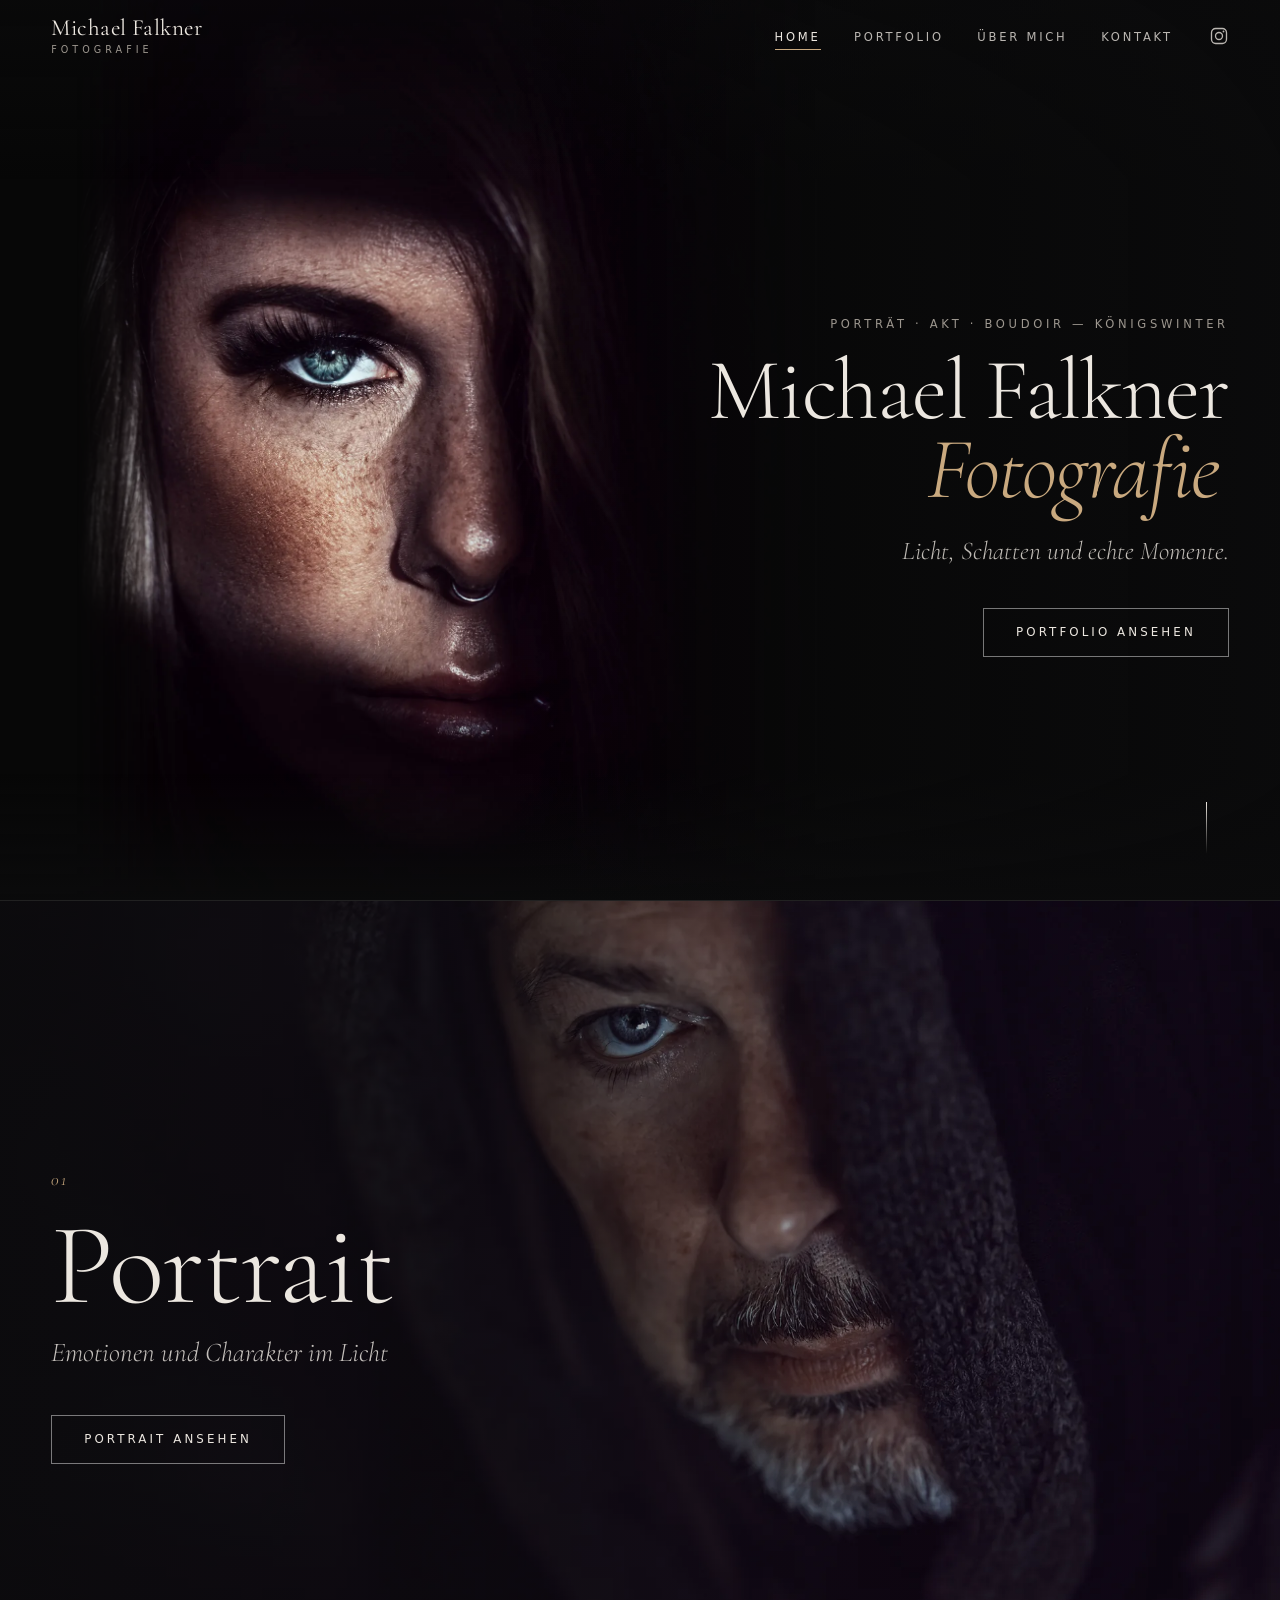
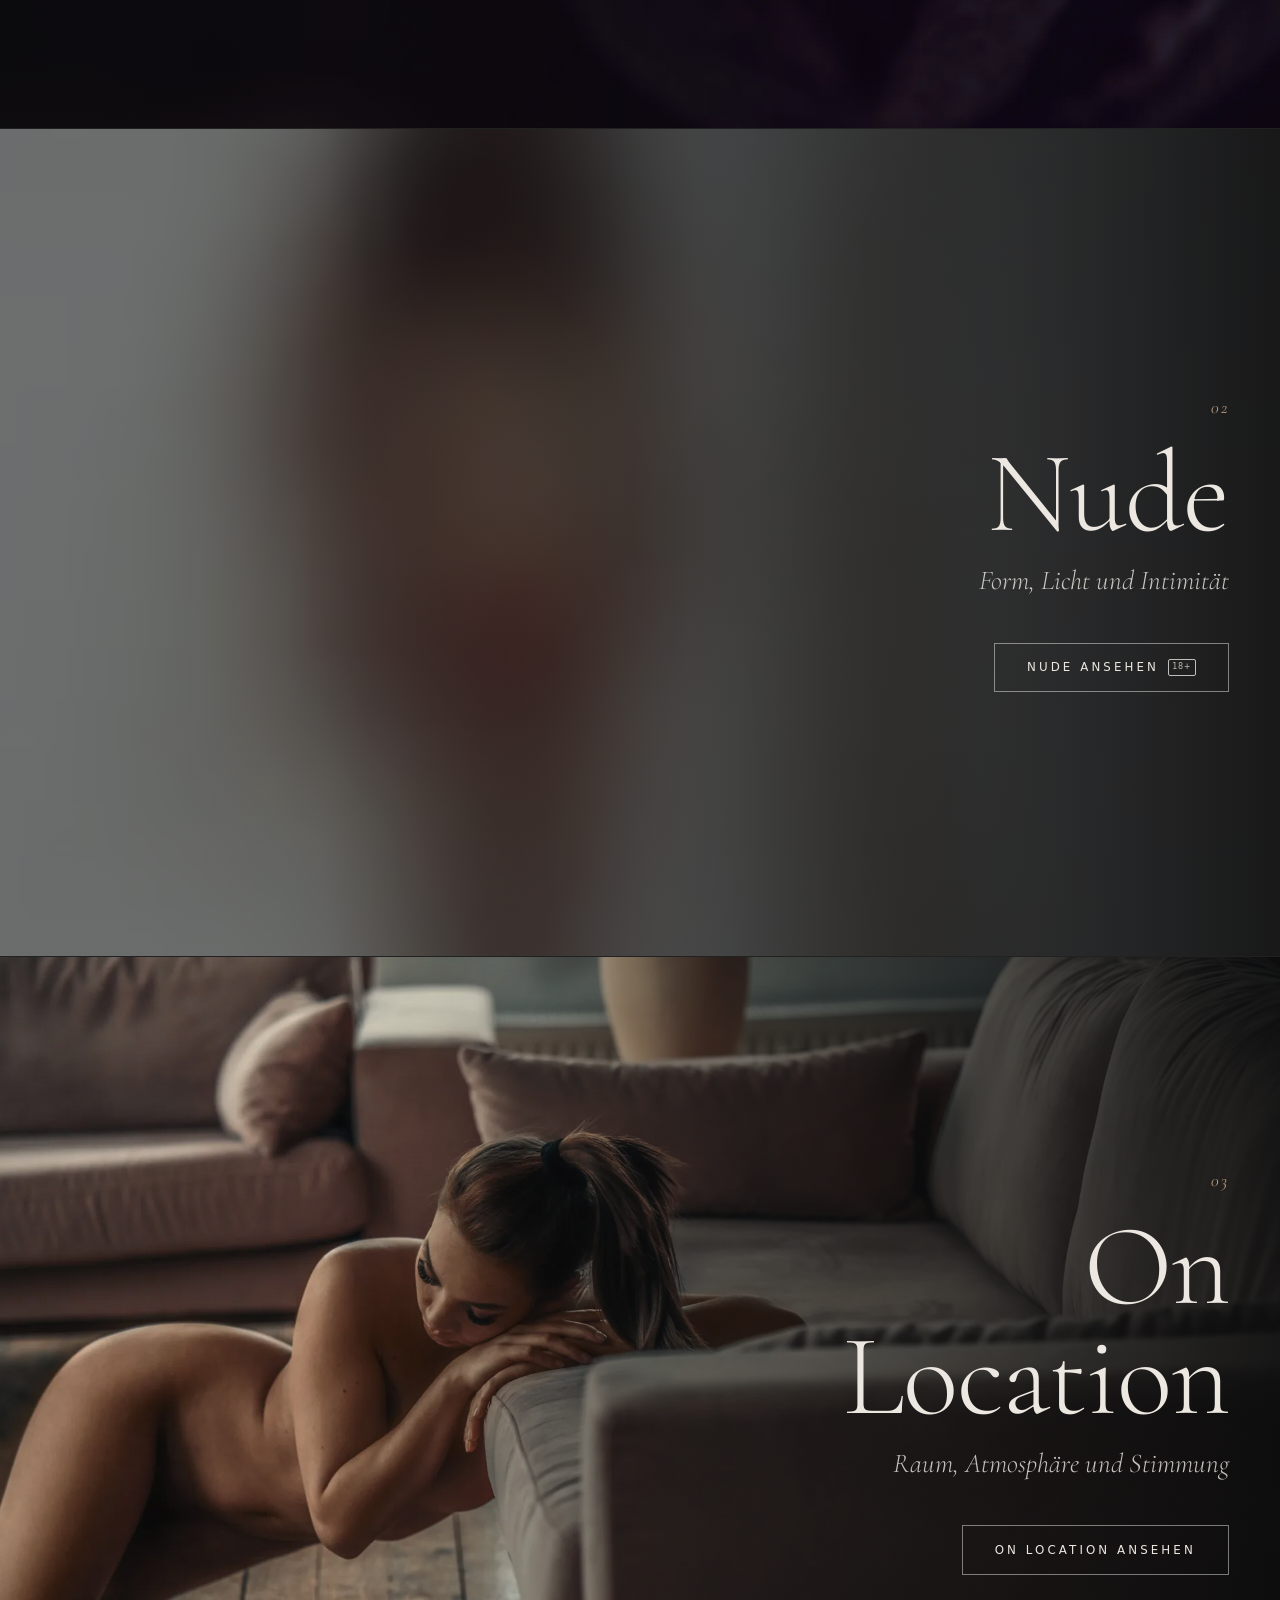
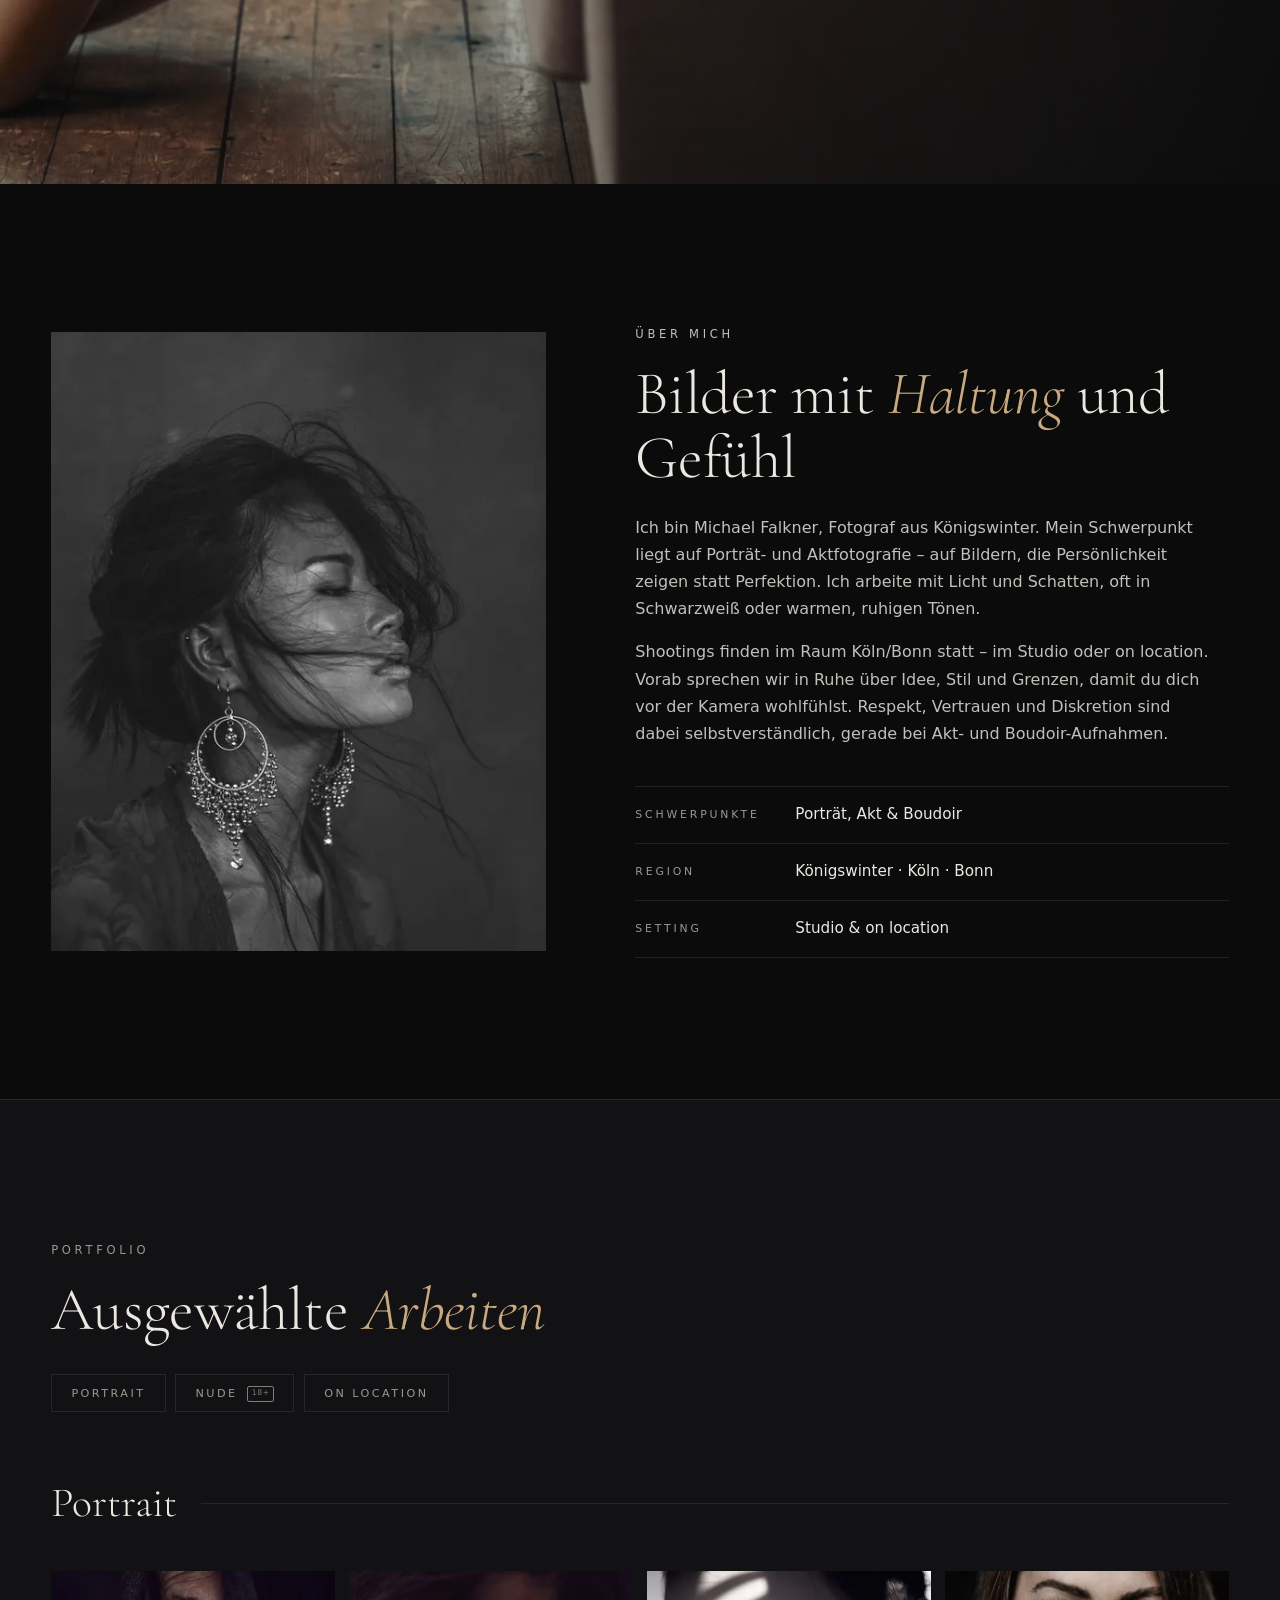
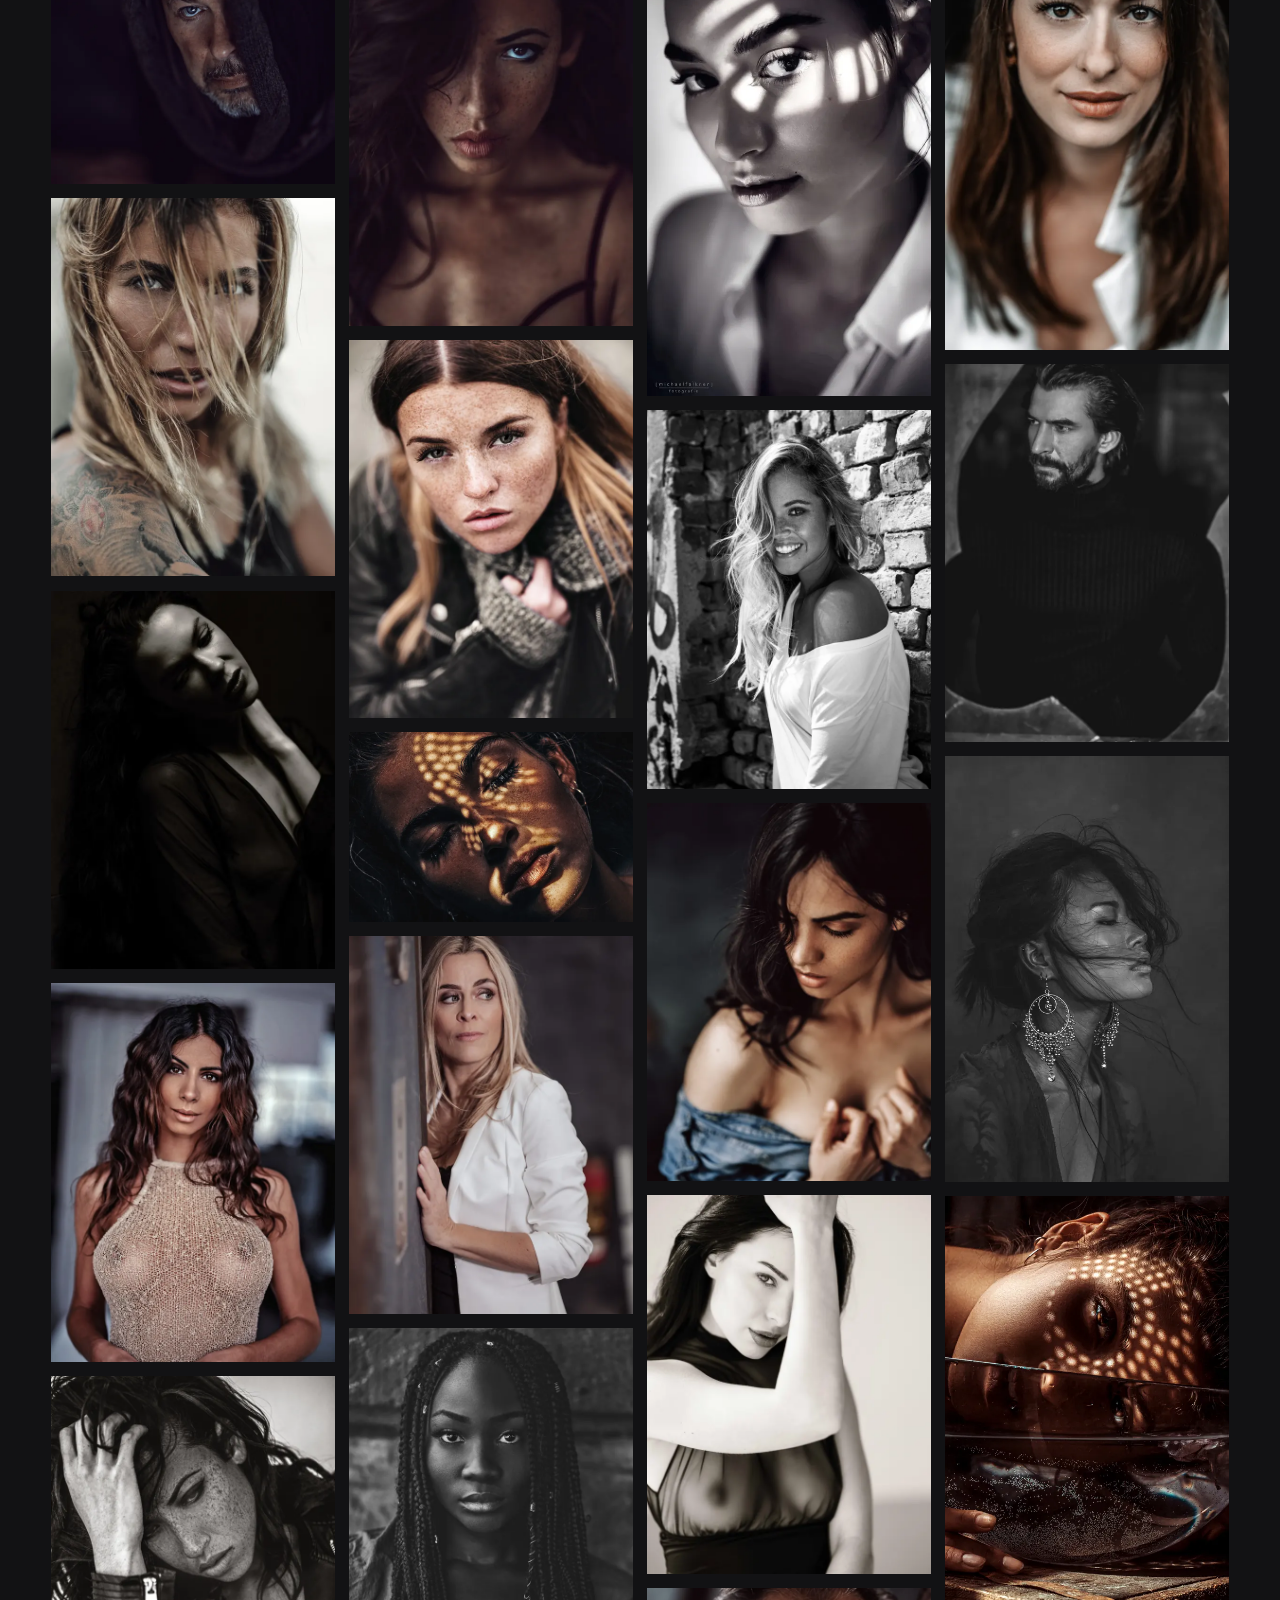
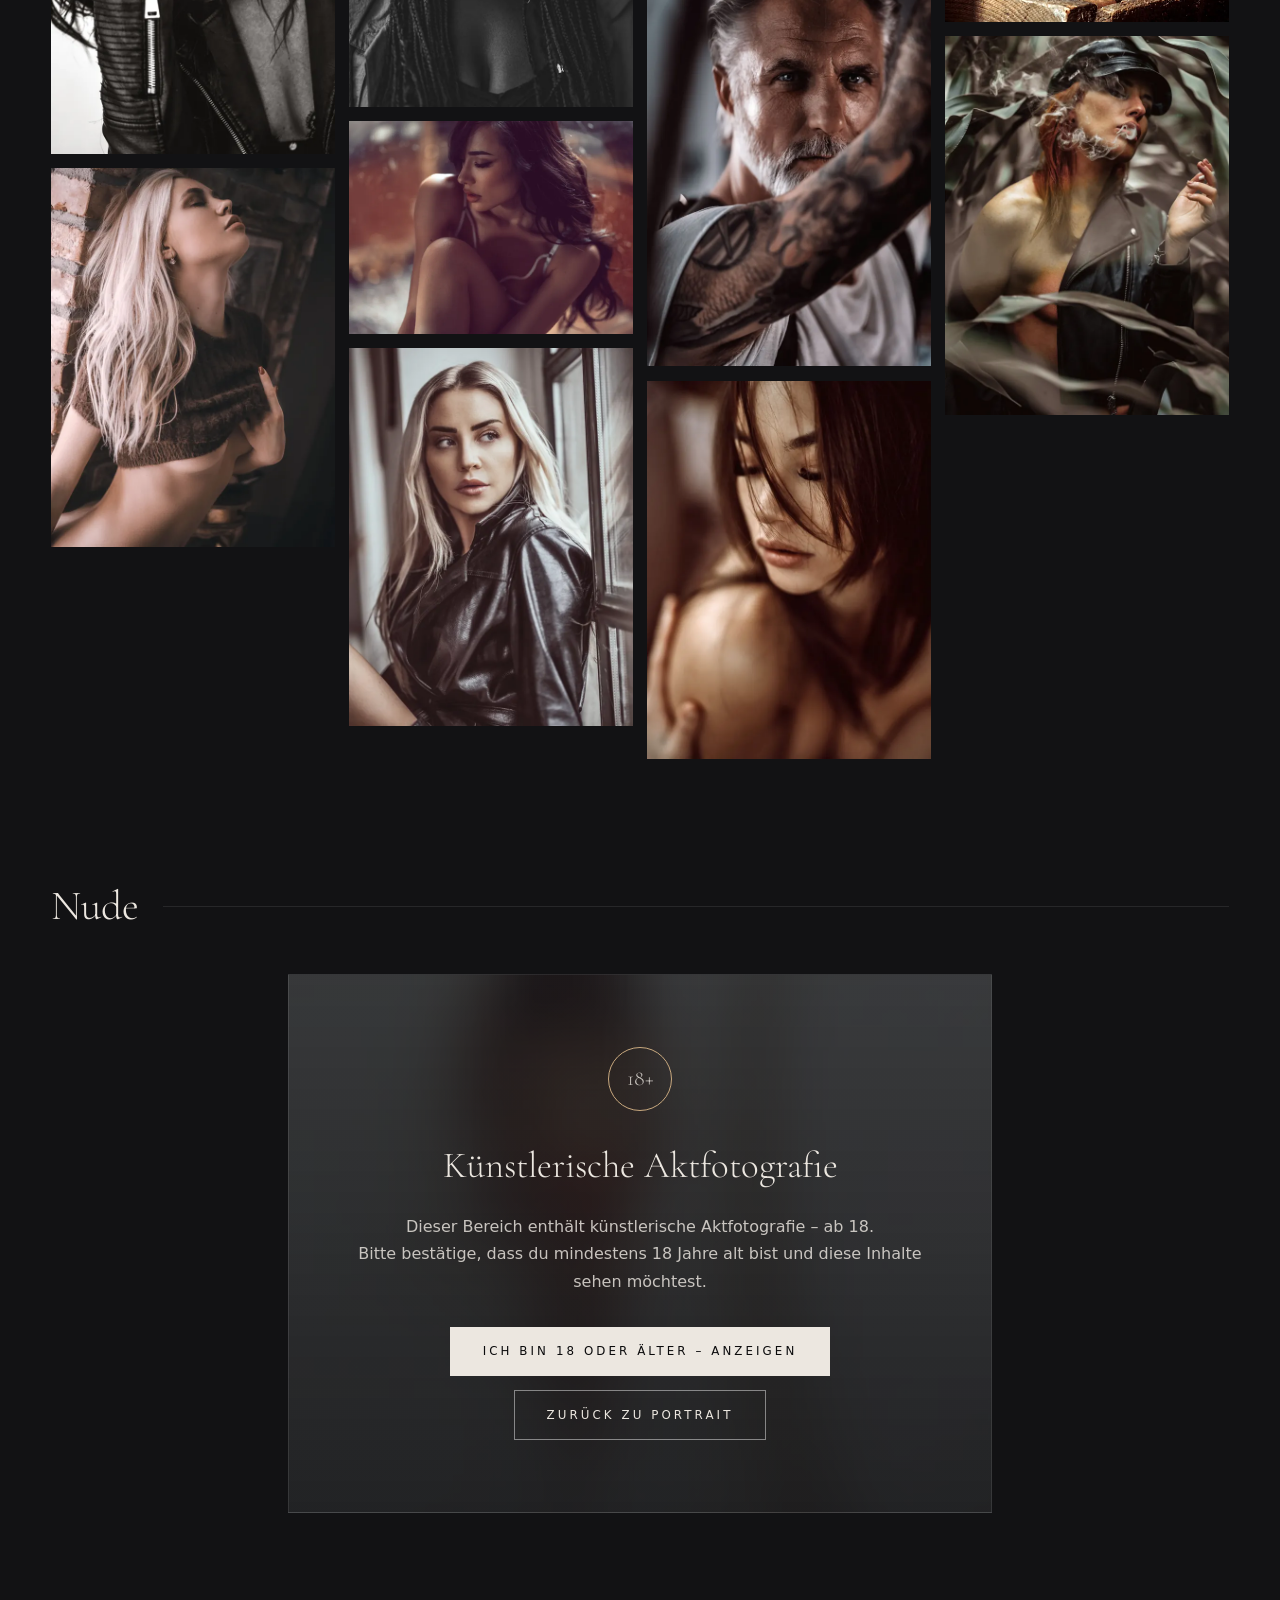
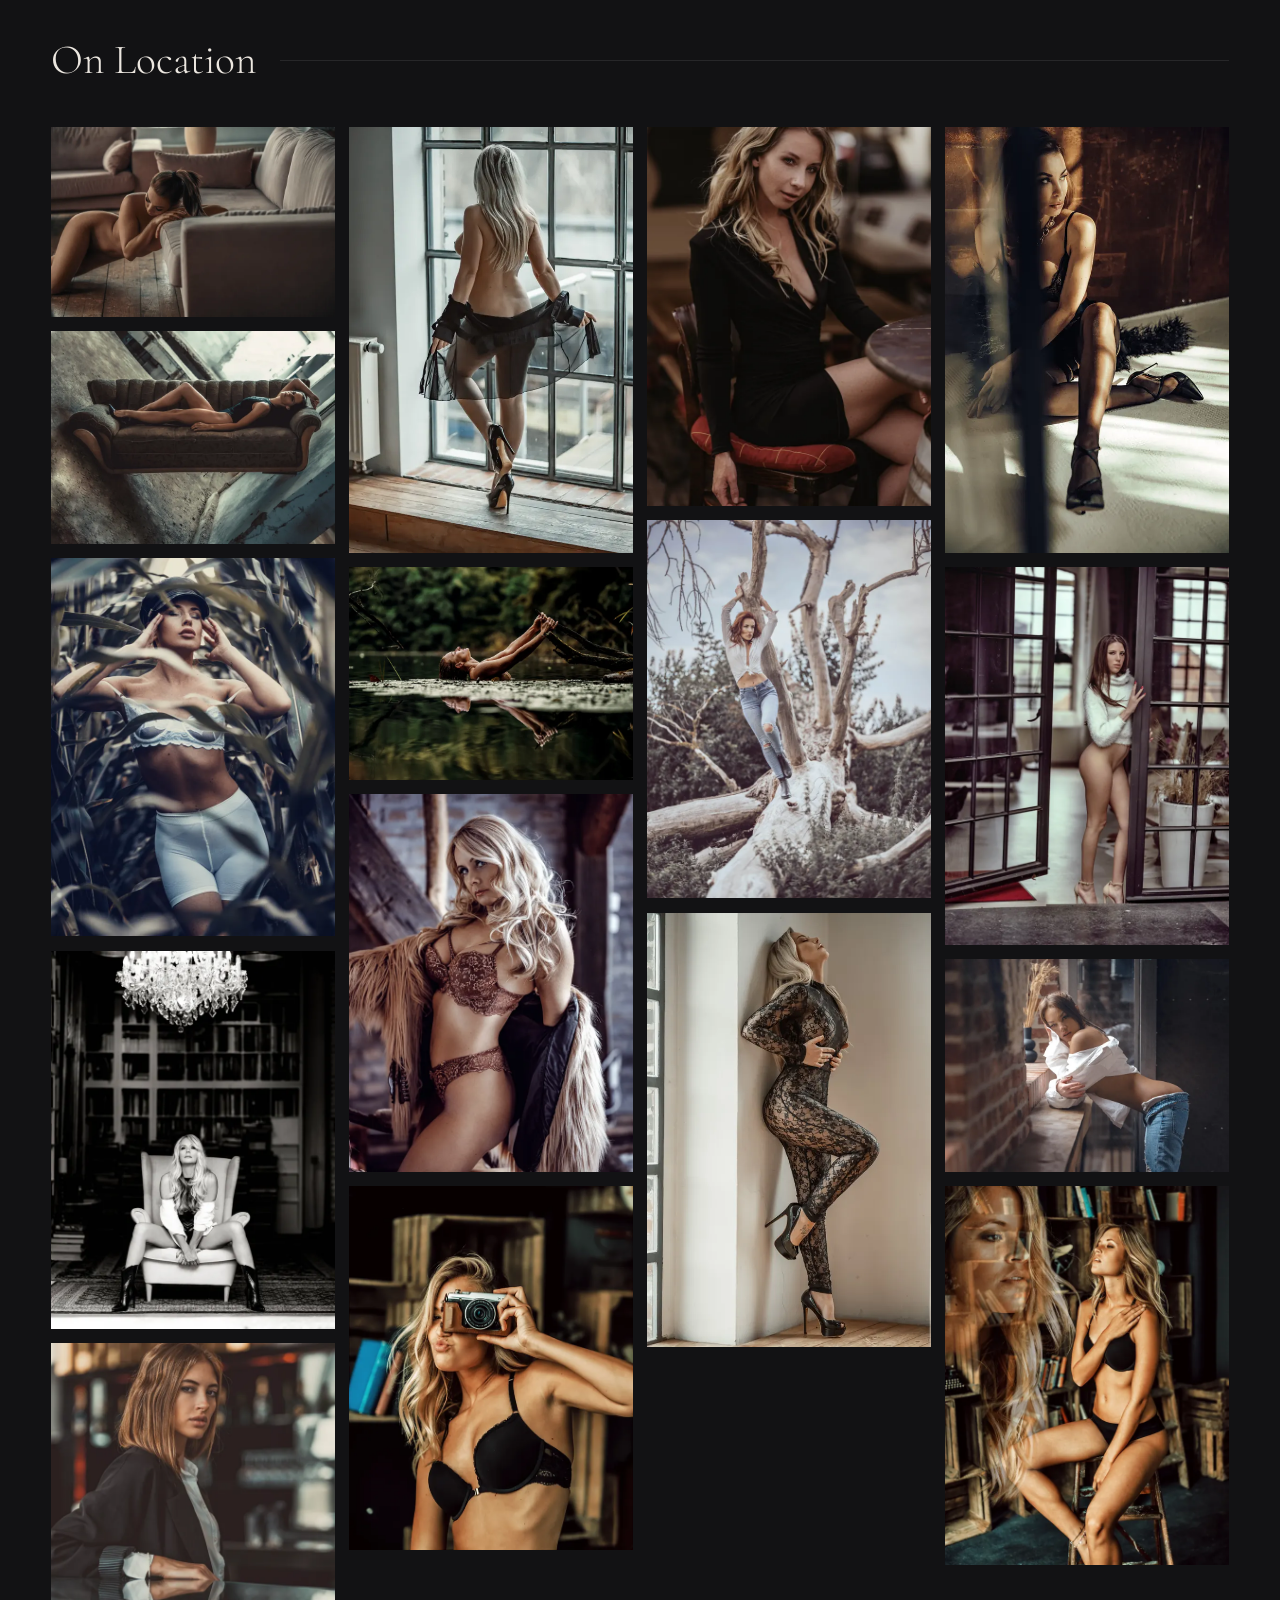
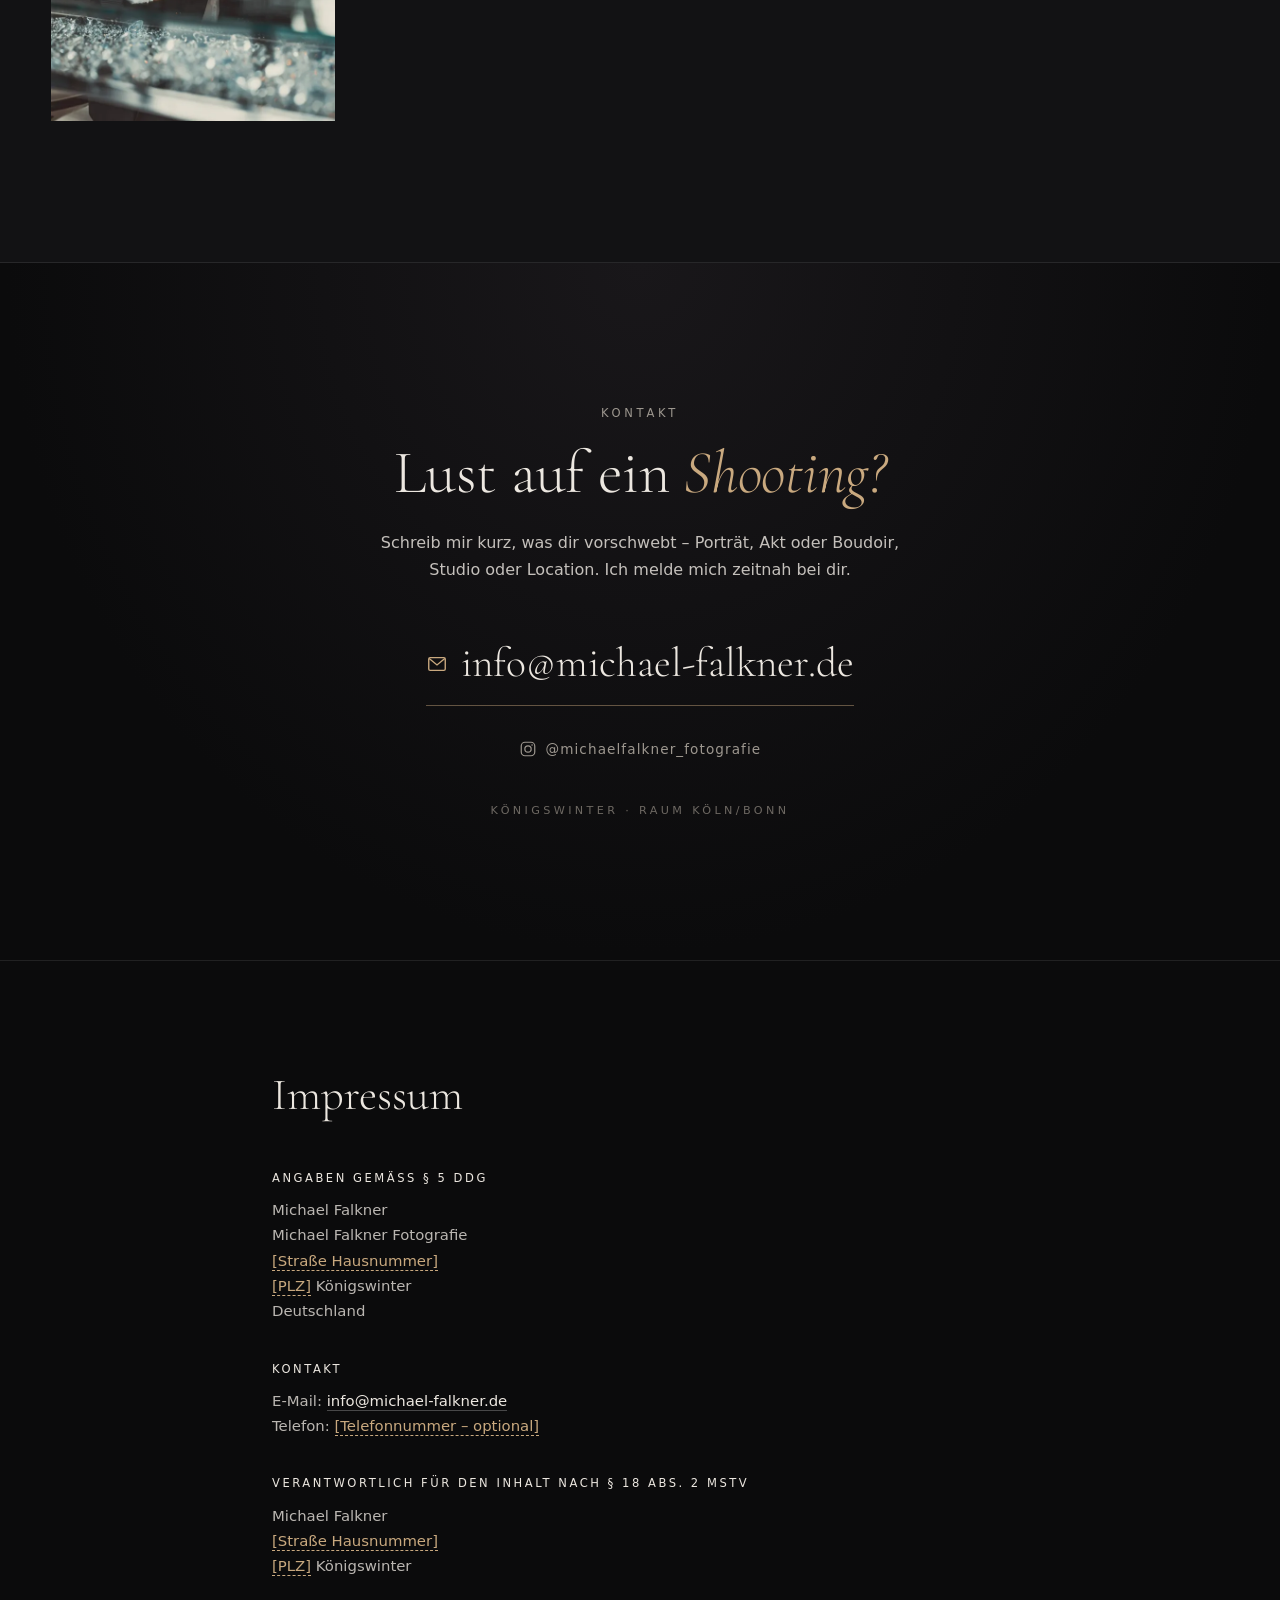
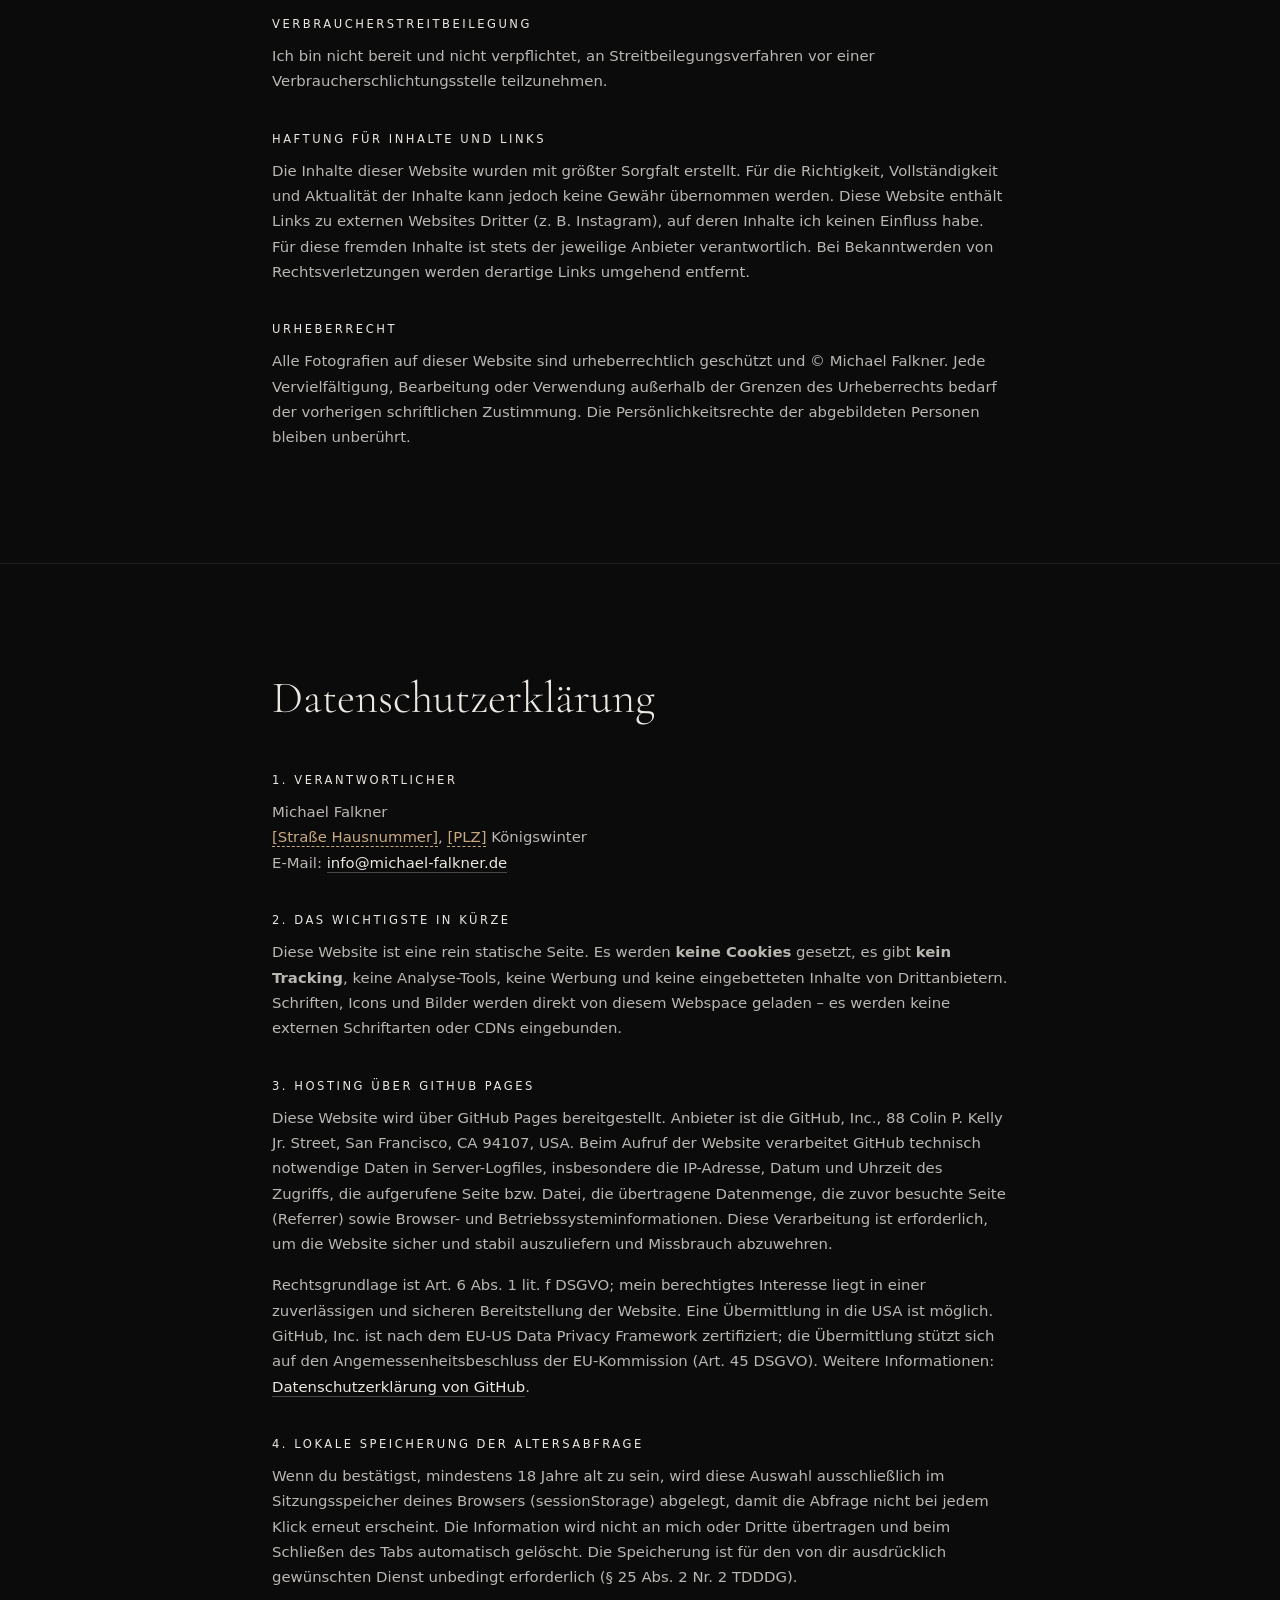
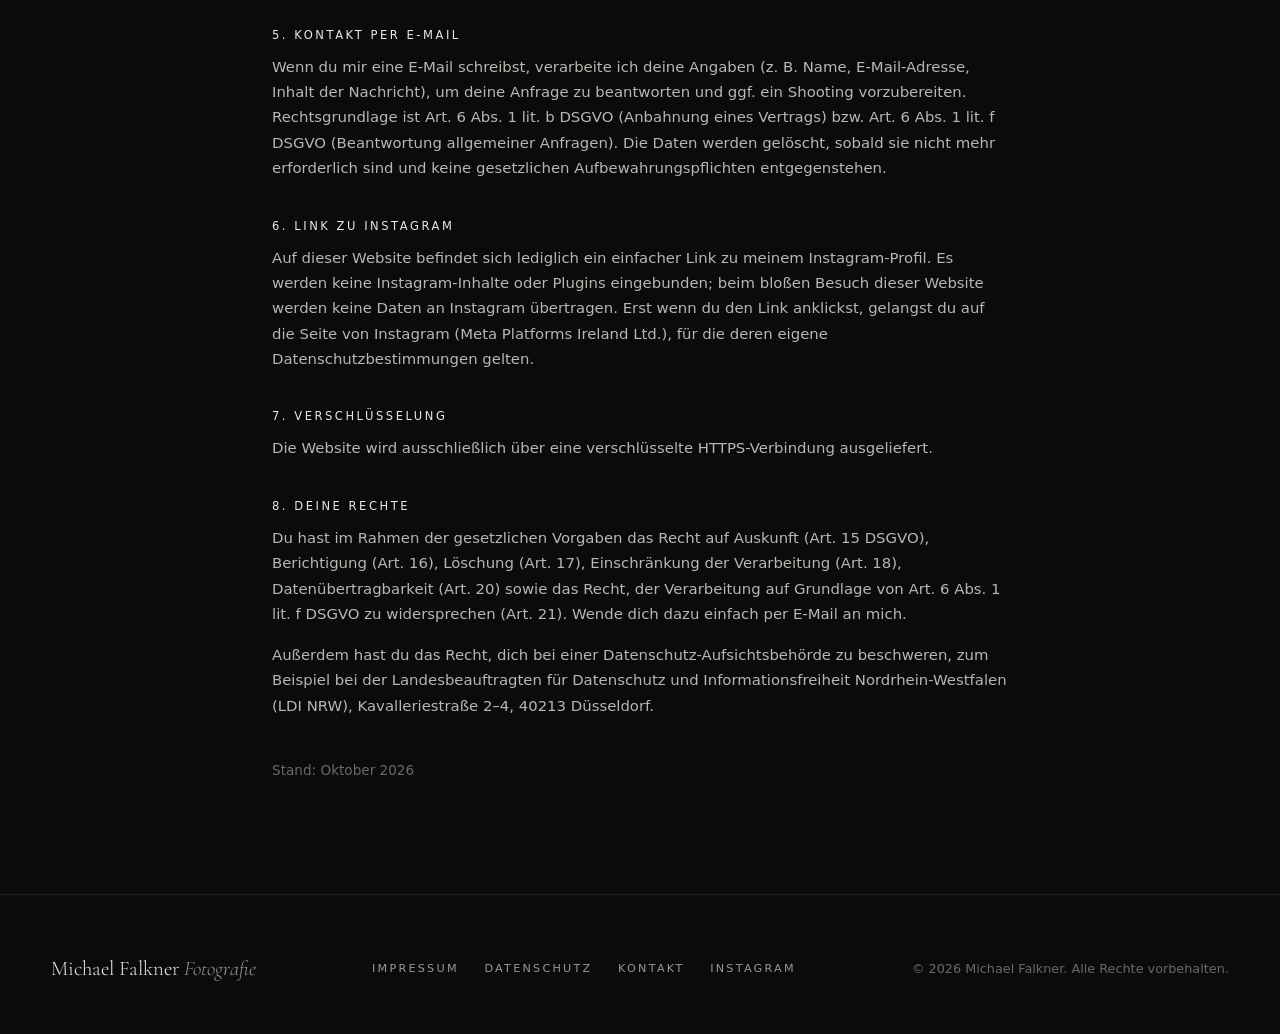
==== commit b0ca254c: "Portrait: Claudio-Bild durch neue Farbversion ersetzt; Nude: neues Bild ergänzt" ====
--- a/index.html
+++ b/index.html
@@ -29,7 +29,7 @@
 
   <link rel="preload" href="fonts/cormorant-garamond-latin.woff2" as="font" type="font/woff2" crossorigin>
   <link rel="preload" as="image" href="img/full/hero-mary-van-dee-01.webp" imagesrcset="img/thumb/hero-mary-van-dee-01.webp 800w, img/full/hero-mary-van-dee-01.webp 1500w" imagesizes="100vw" fetchpriority="high">
-  <link rel="stylesheet" href="css/style.css?v=202610181428">
+  <link rel="stylesheet" href="css/style.css?v=202610190027">
   <script>document.documentElement.classList.add('js');</script>
 
   <script type="application/ld+json">
@@ -355,7 +355,7 @@
     <symbol id="i-next" viewBox="0 0 24 24"><path d="M9 4l8 8-8 8" fill="none" stroke="currentColor" stroke-width="1.4" stroke-linecap="round" stroke-linejoin="round"/></symbol>
   </svg>
 
-  <script src="js/gallery-data.js?v=202610181428"></script>
-  <script src="js/main.js?v=202610181428"></script>
+  <script src="js/gallery-data.js?v=202610190027"></script>
+  <script src="js/main.js?v=202610190027"></script>
 </body>
 </html>
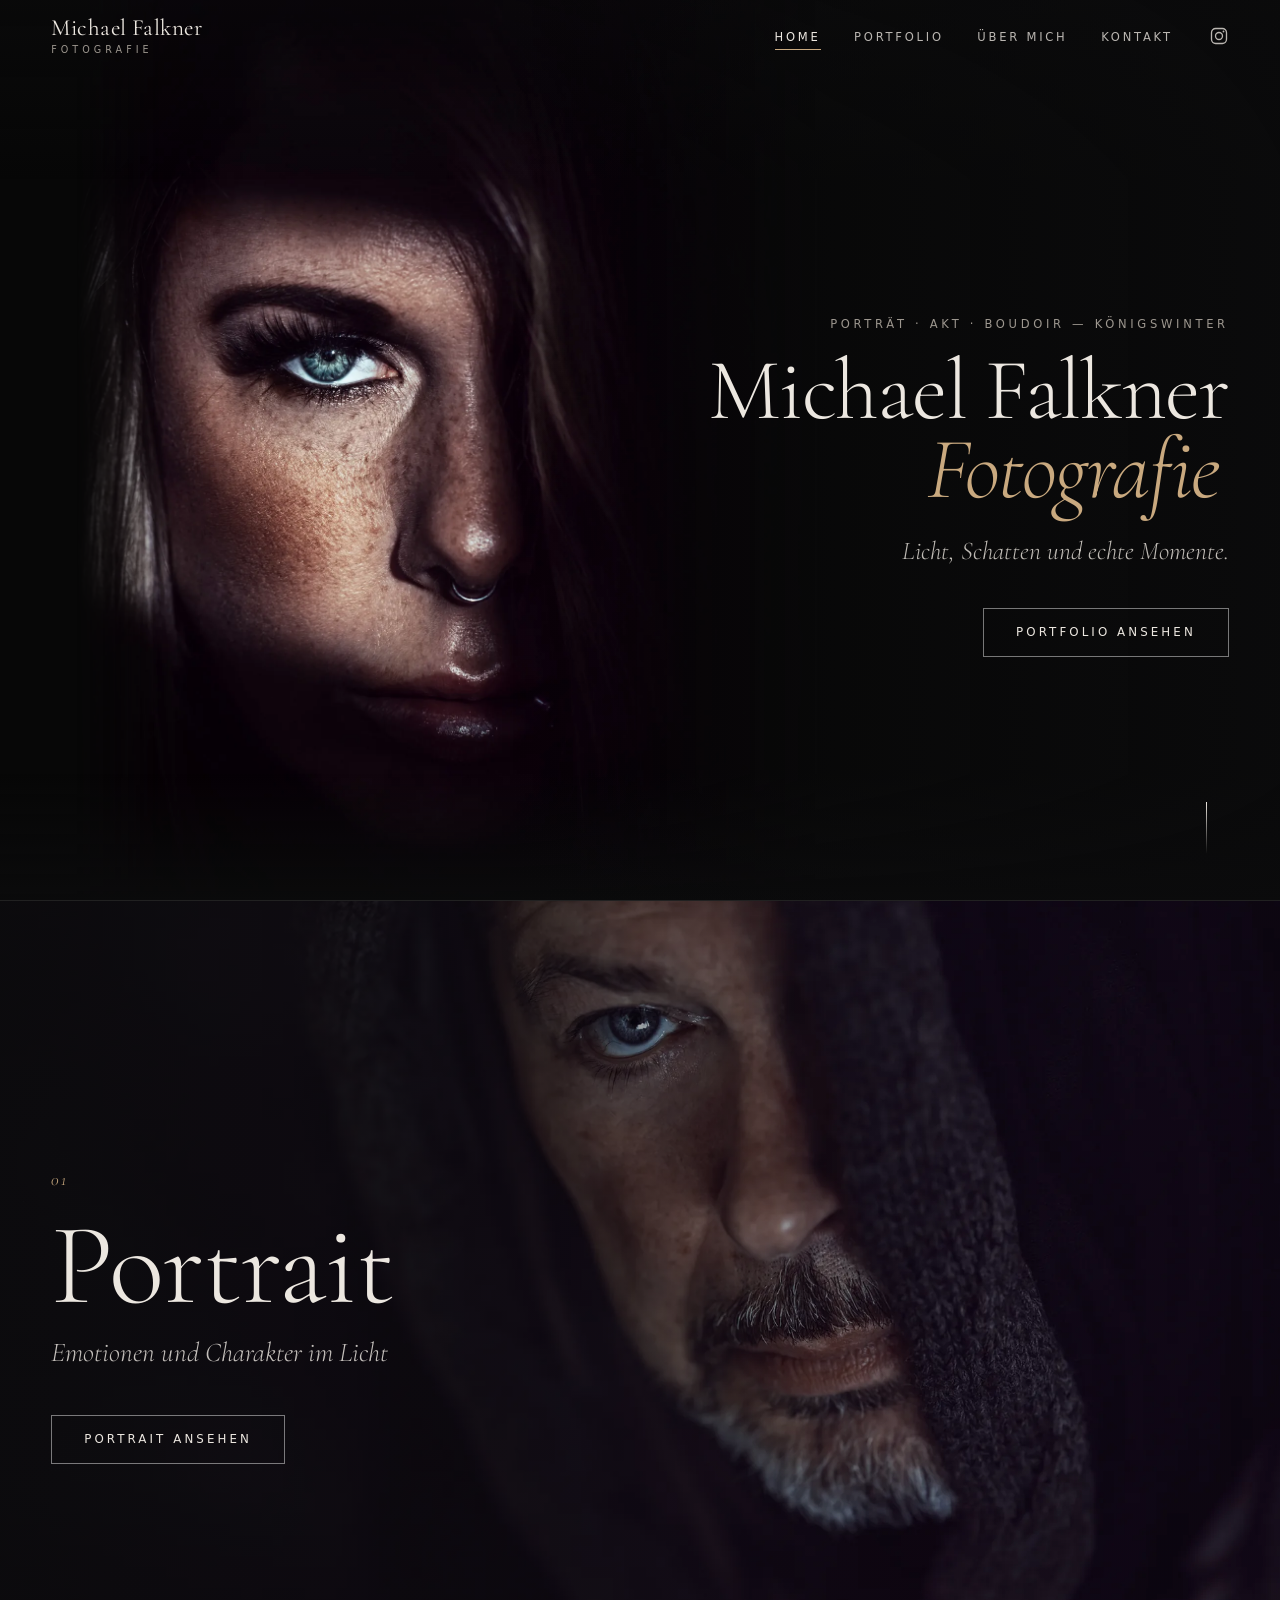
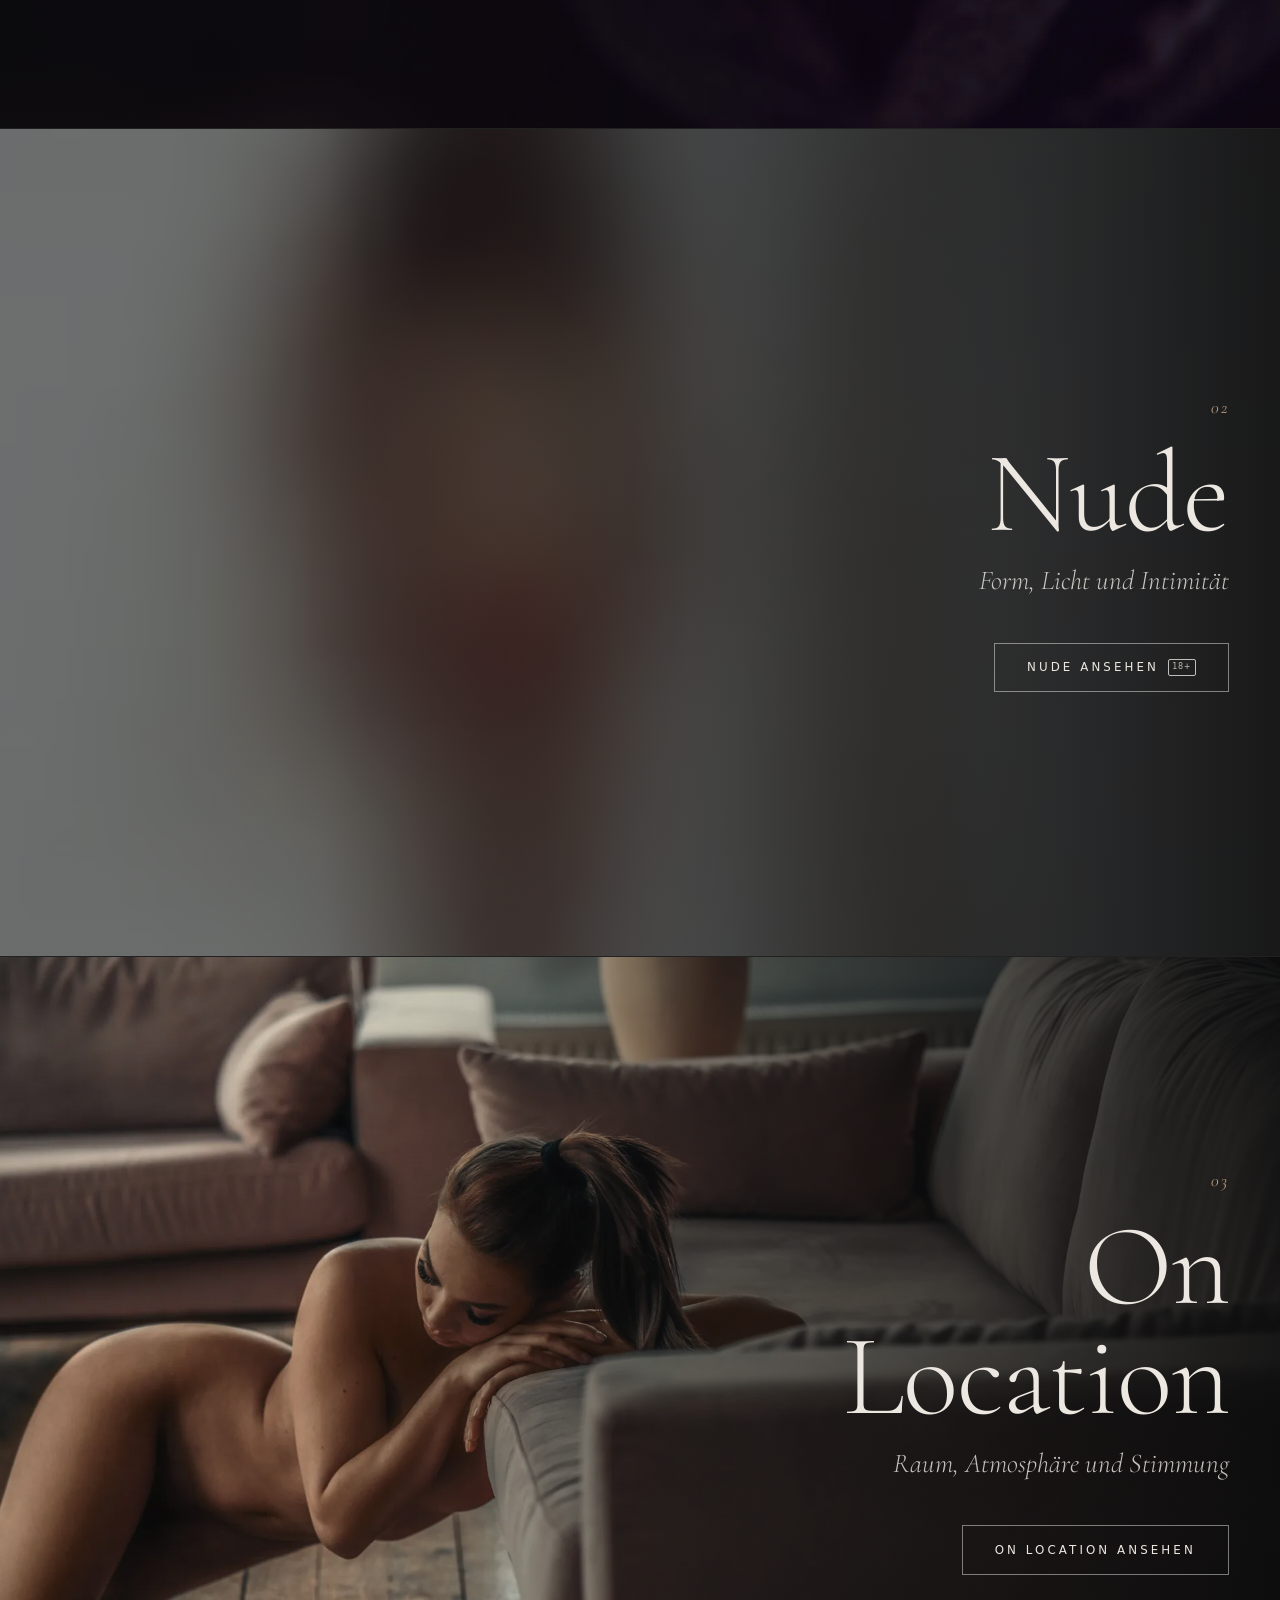
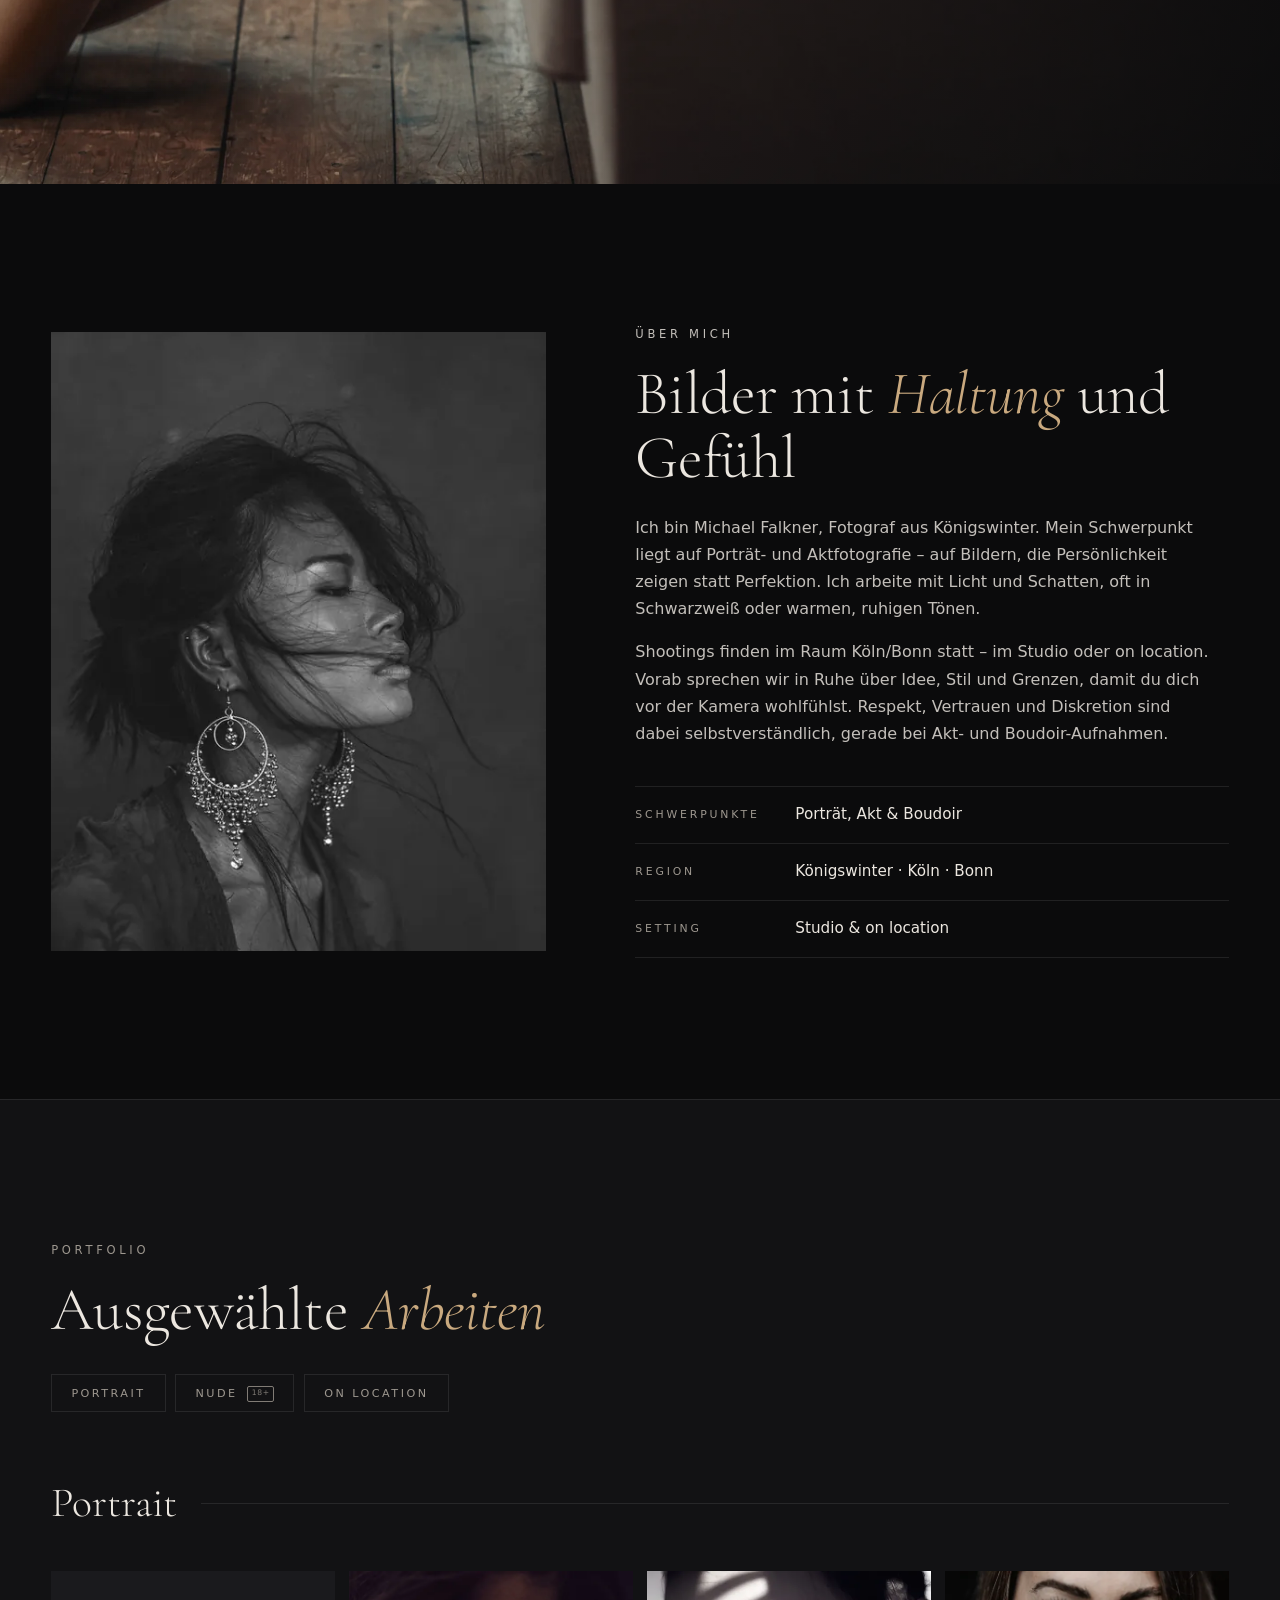
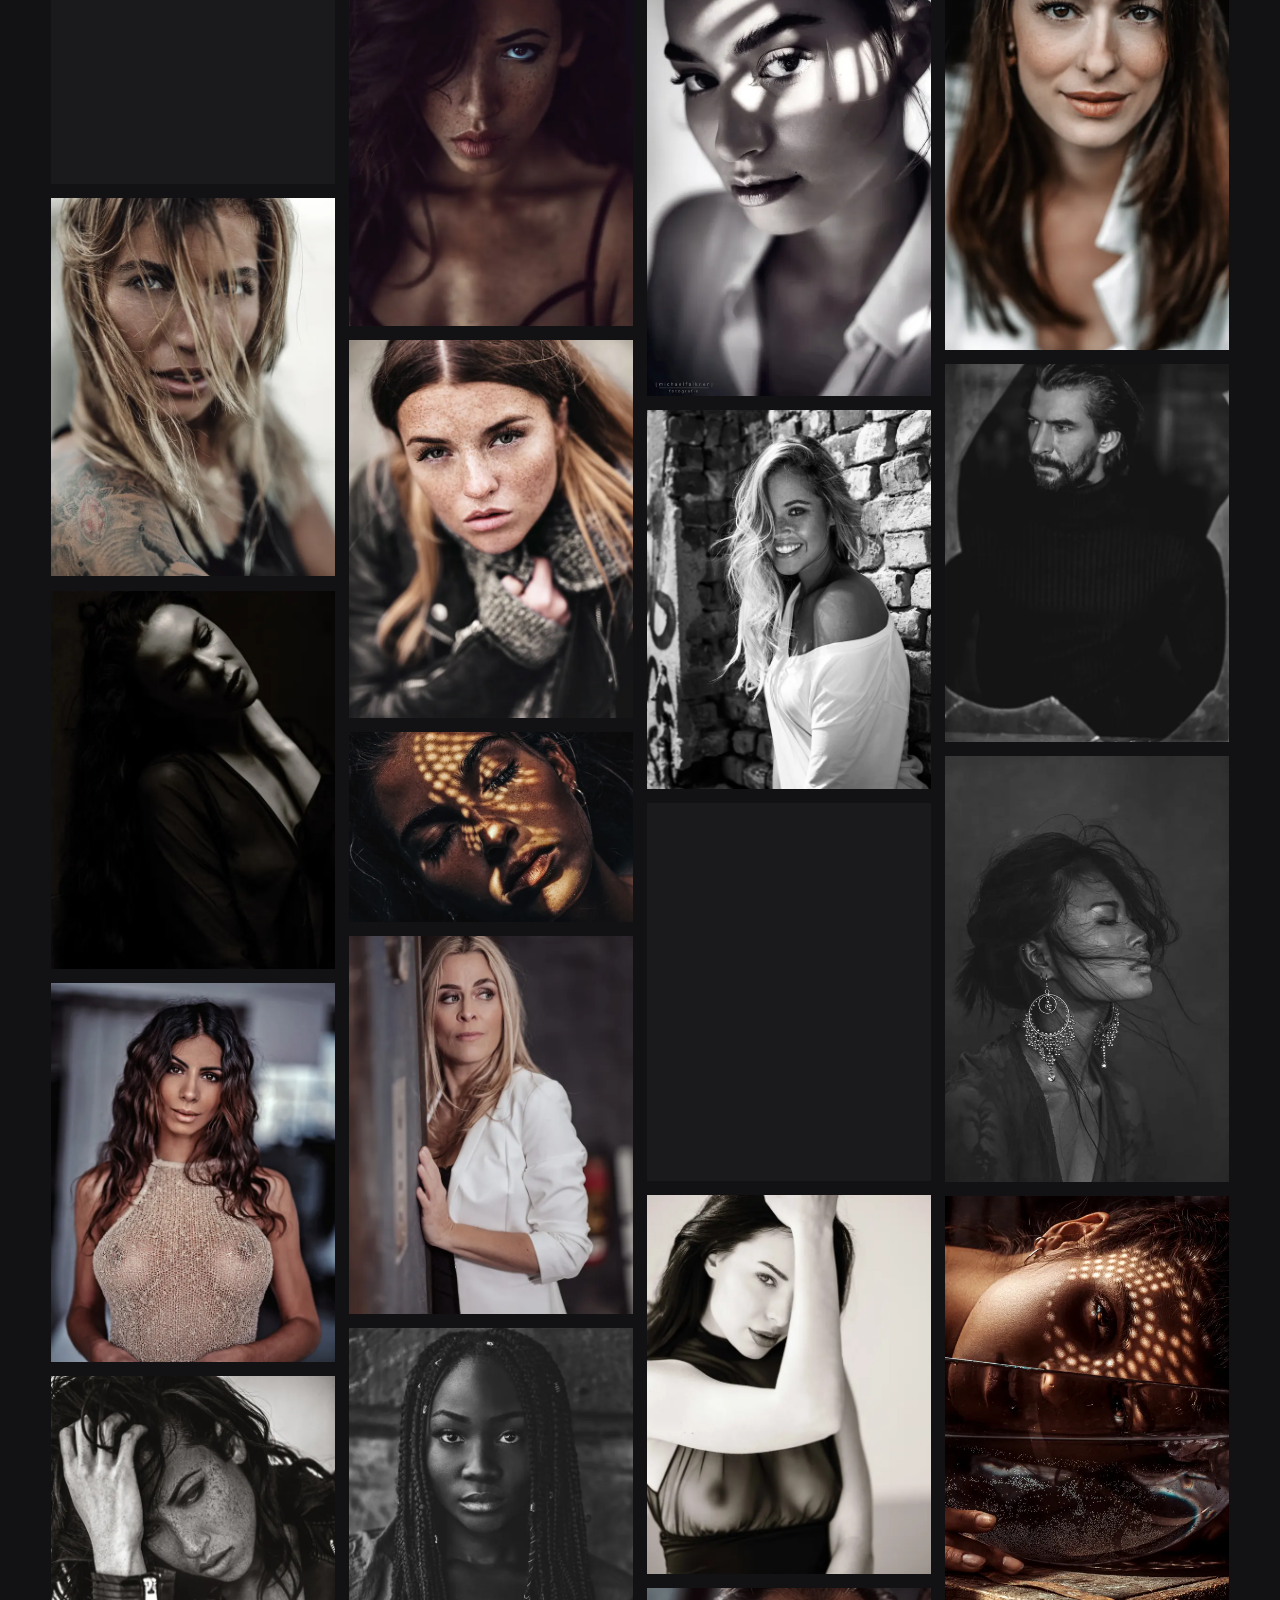
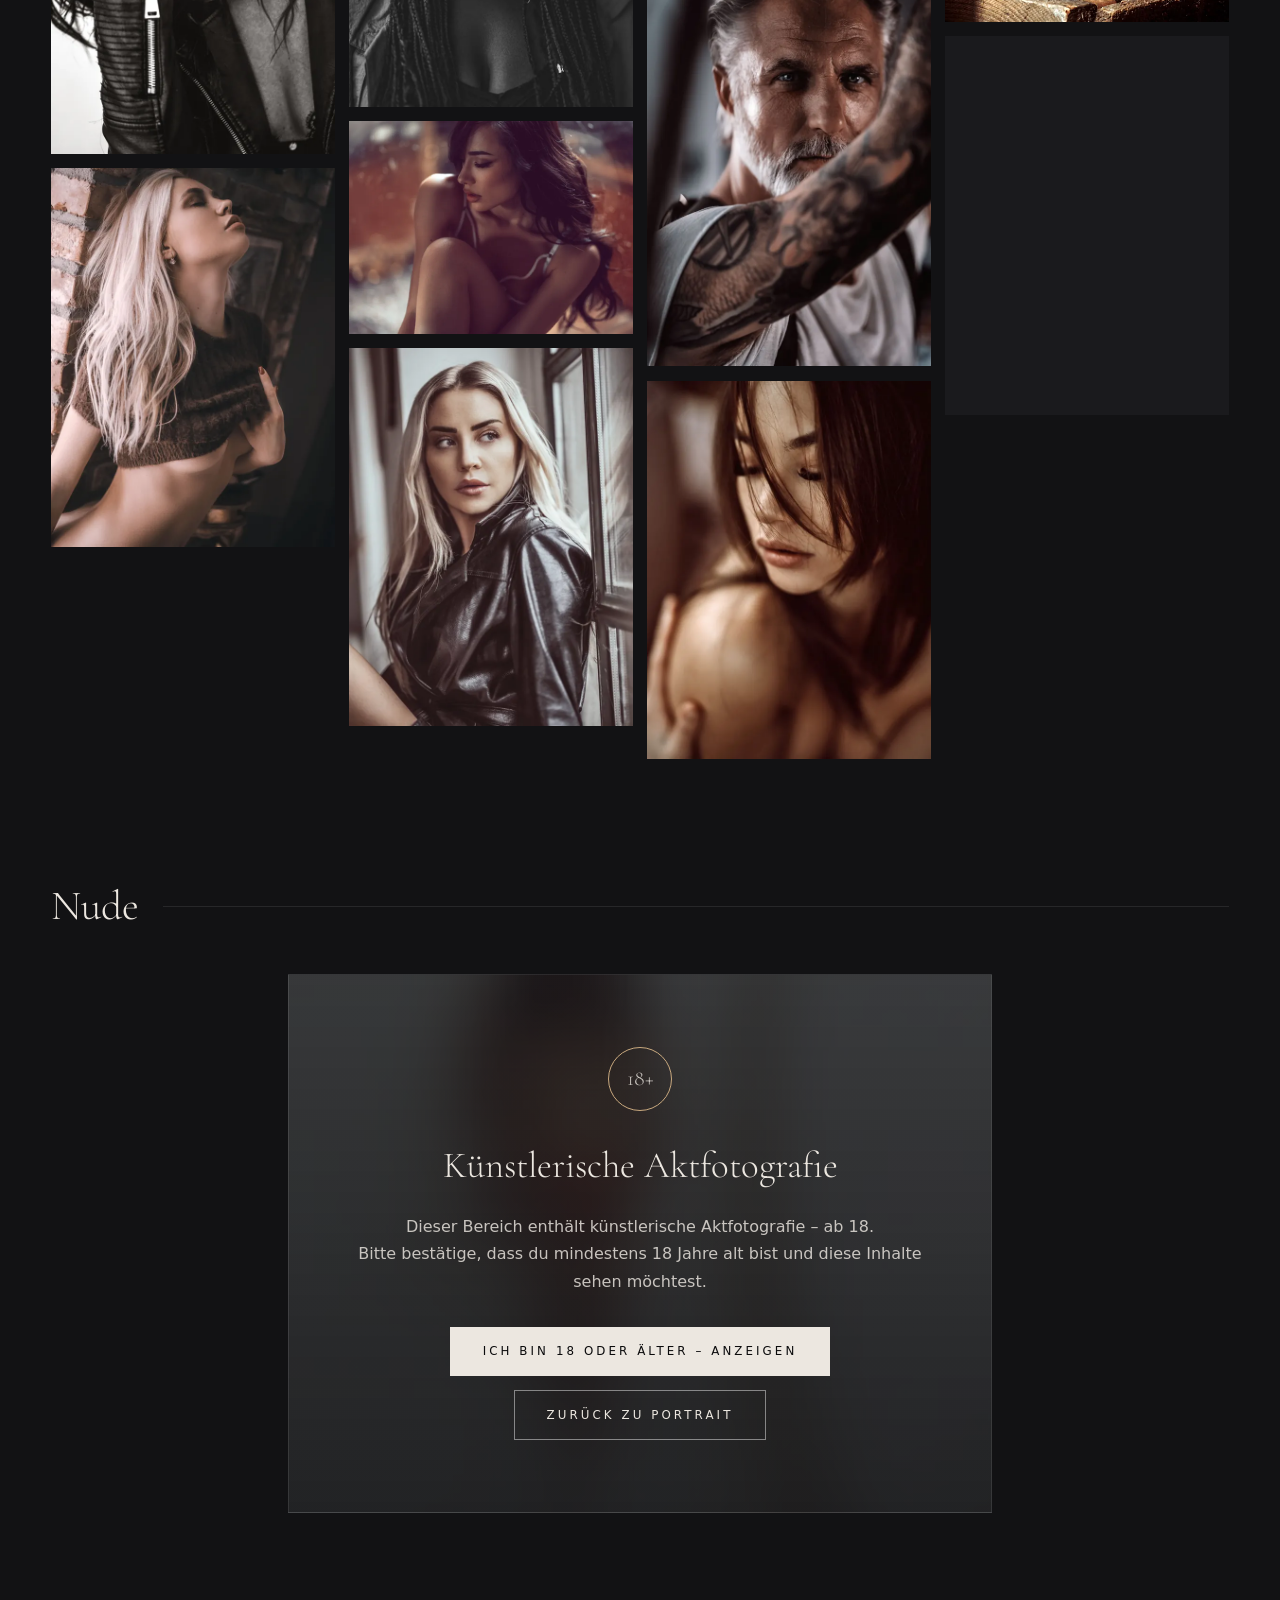
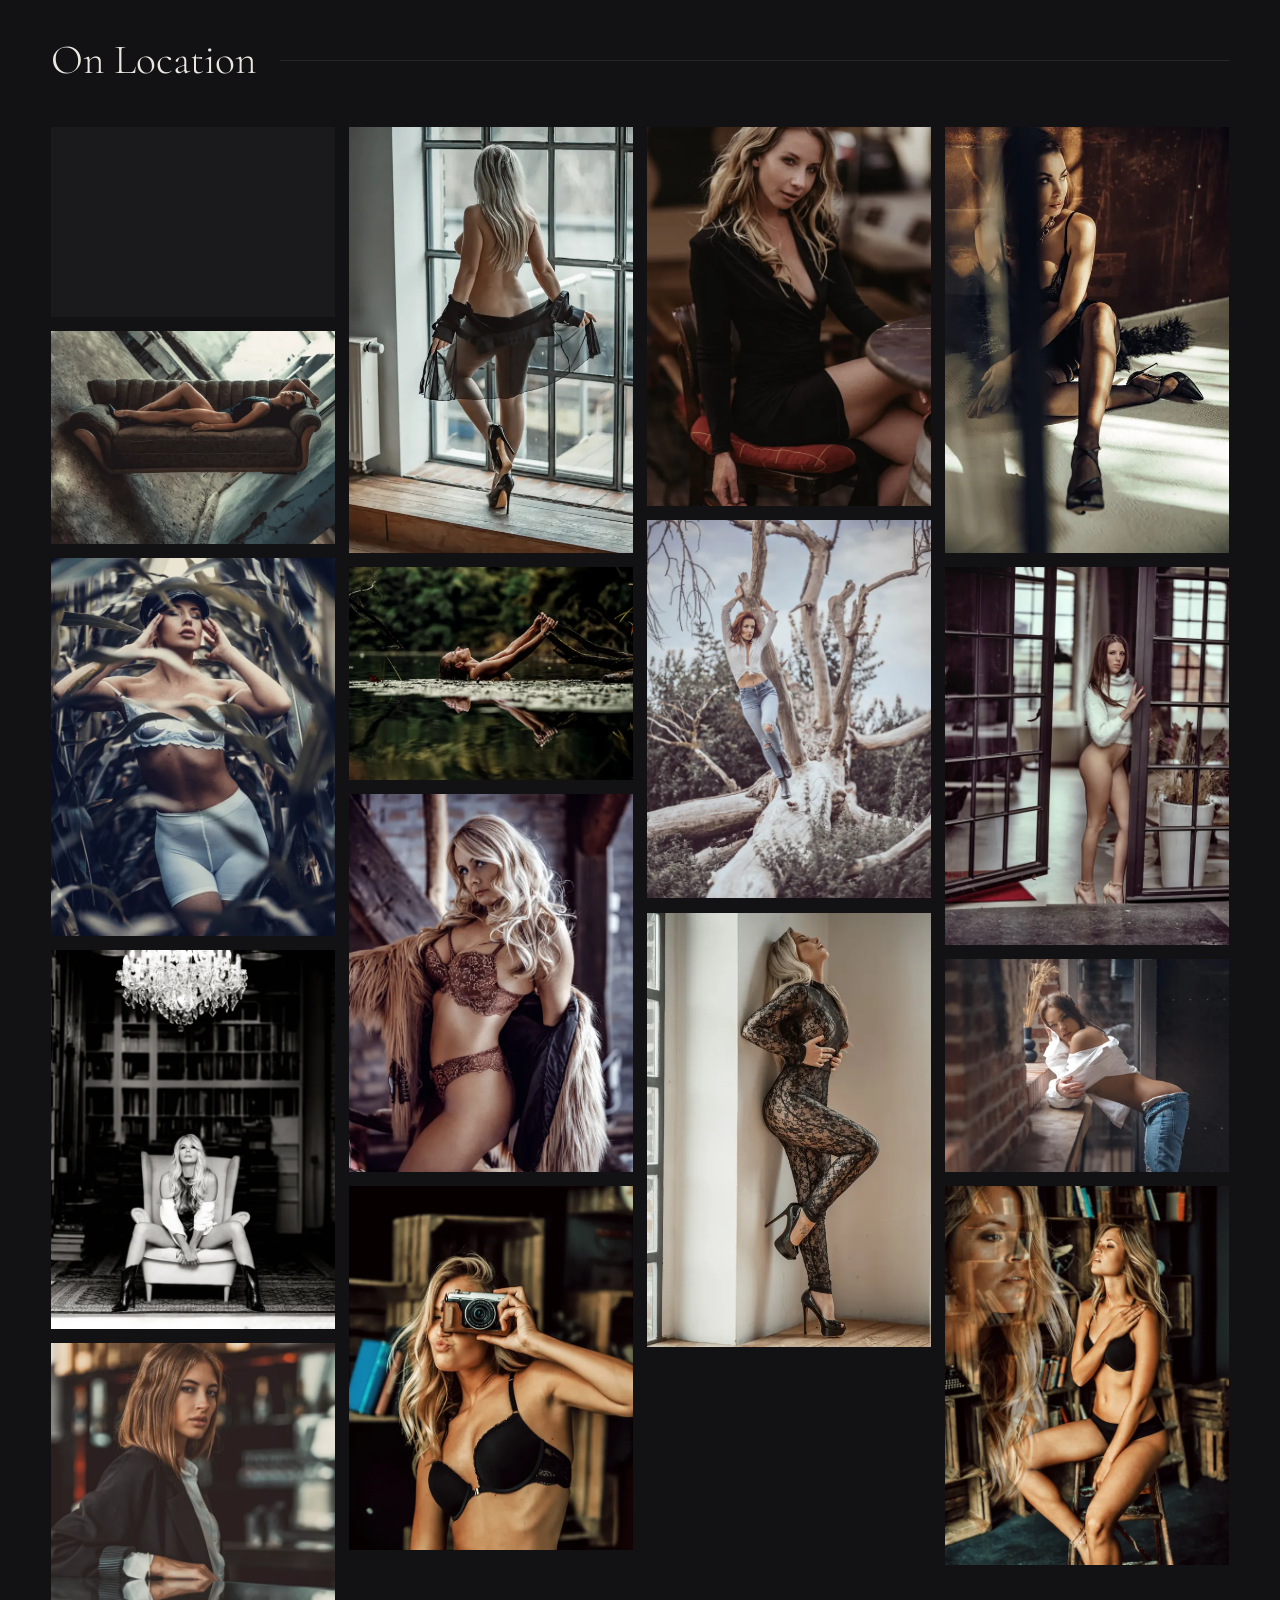
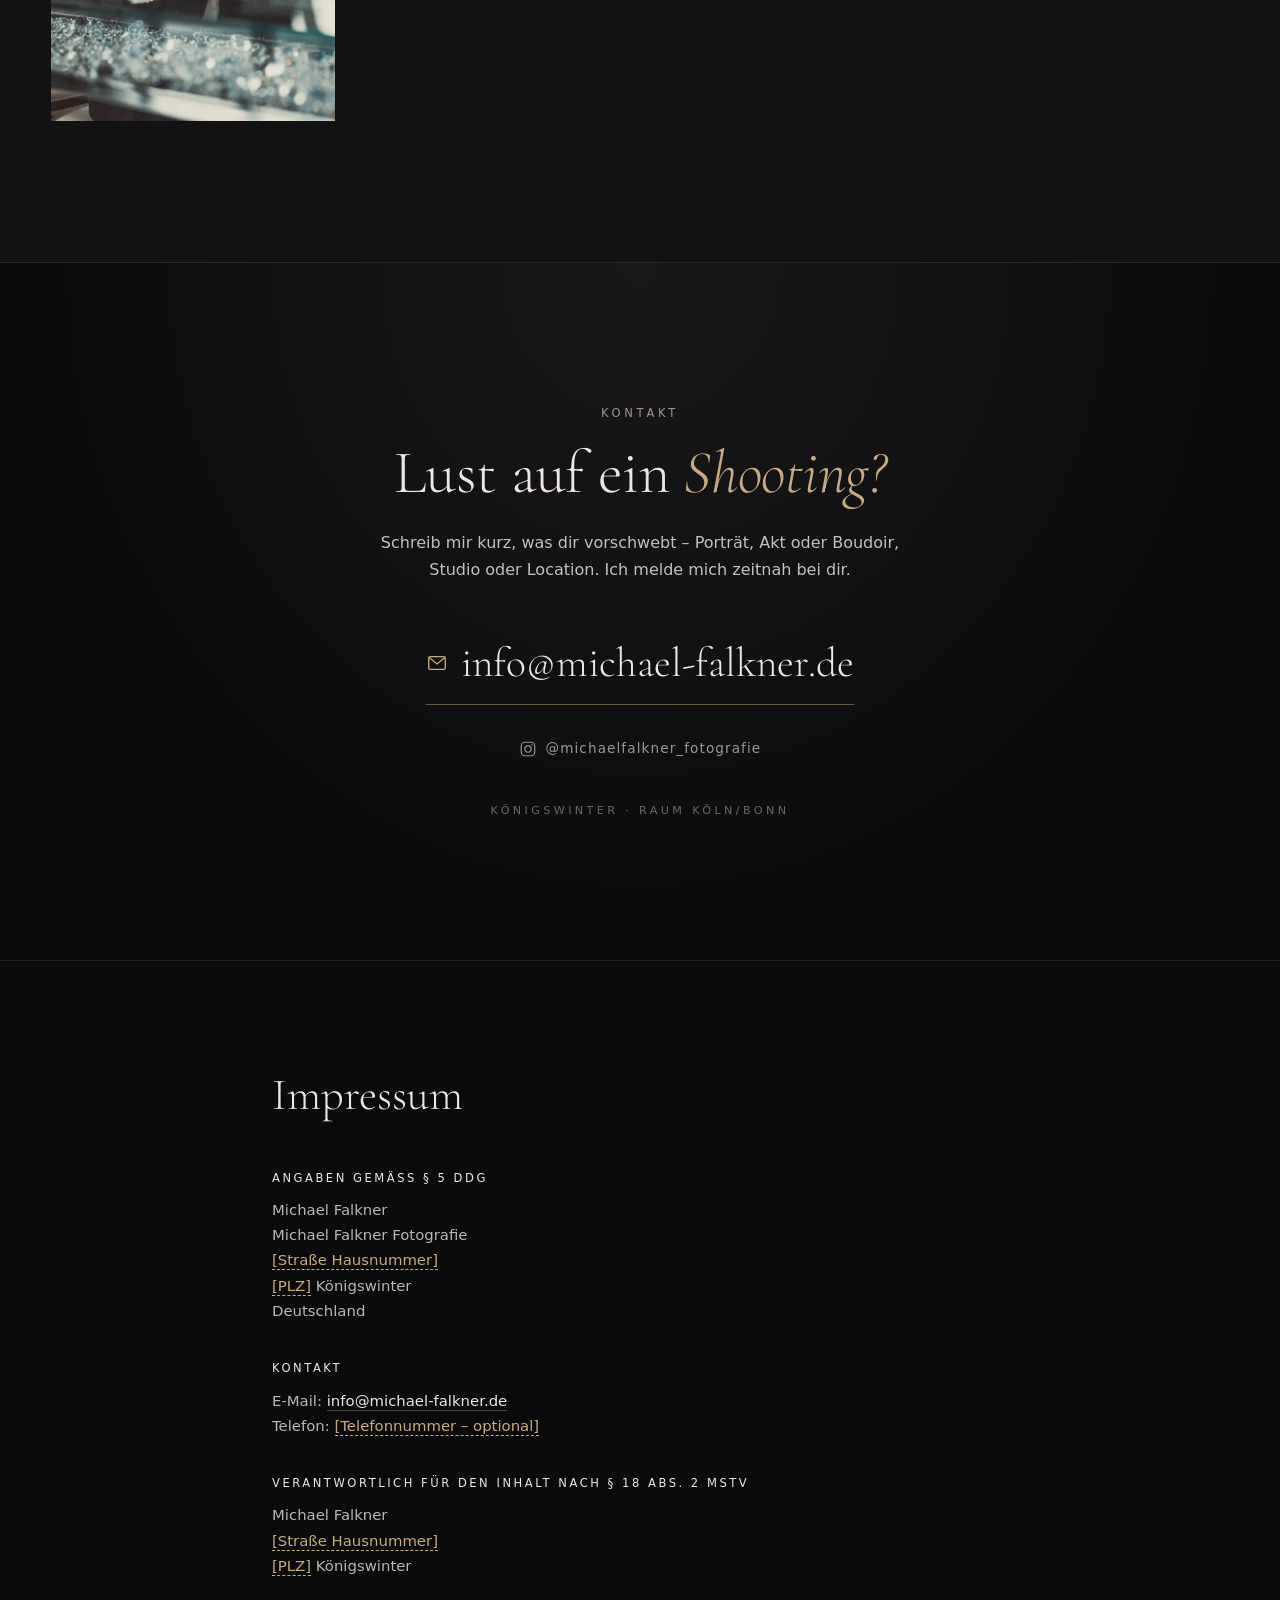
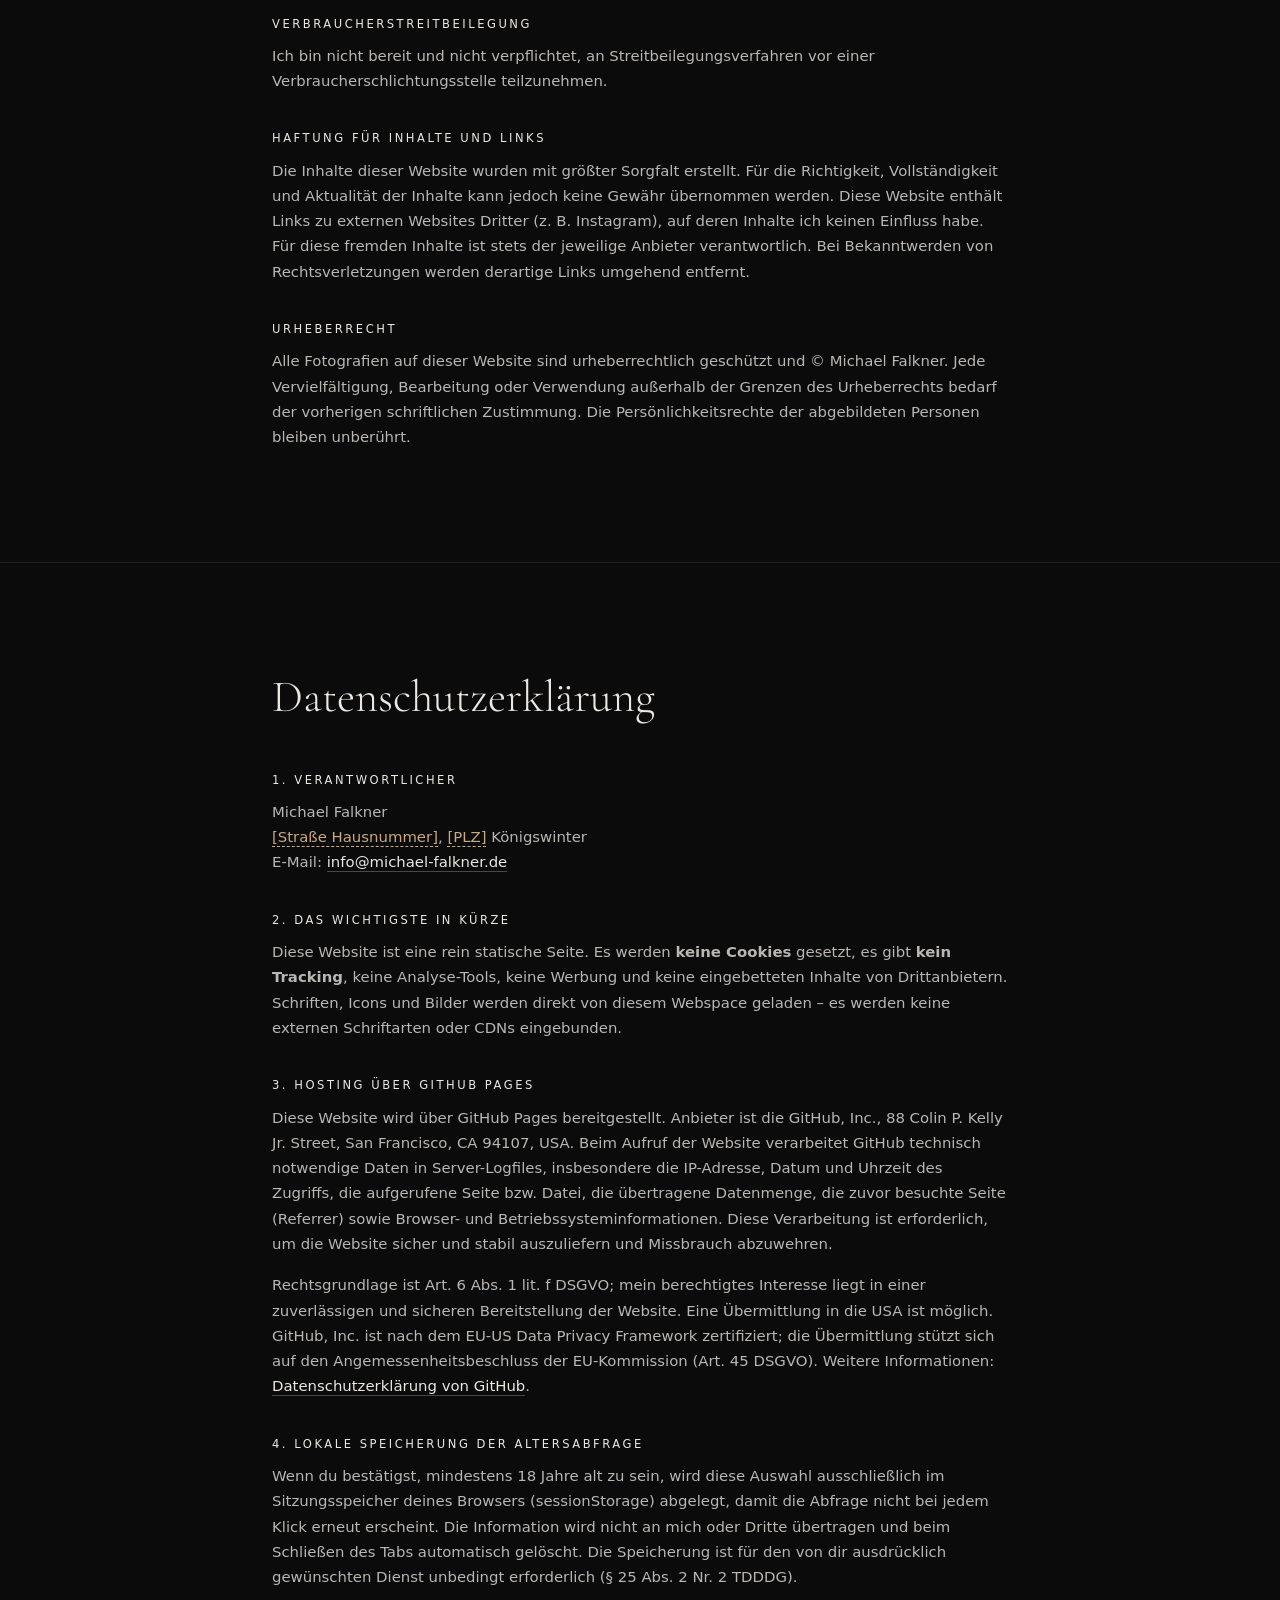
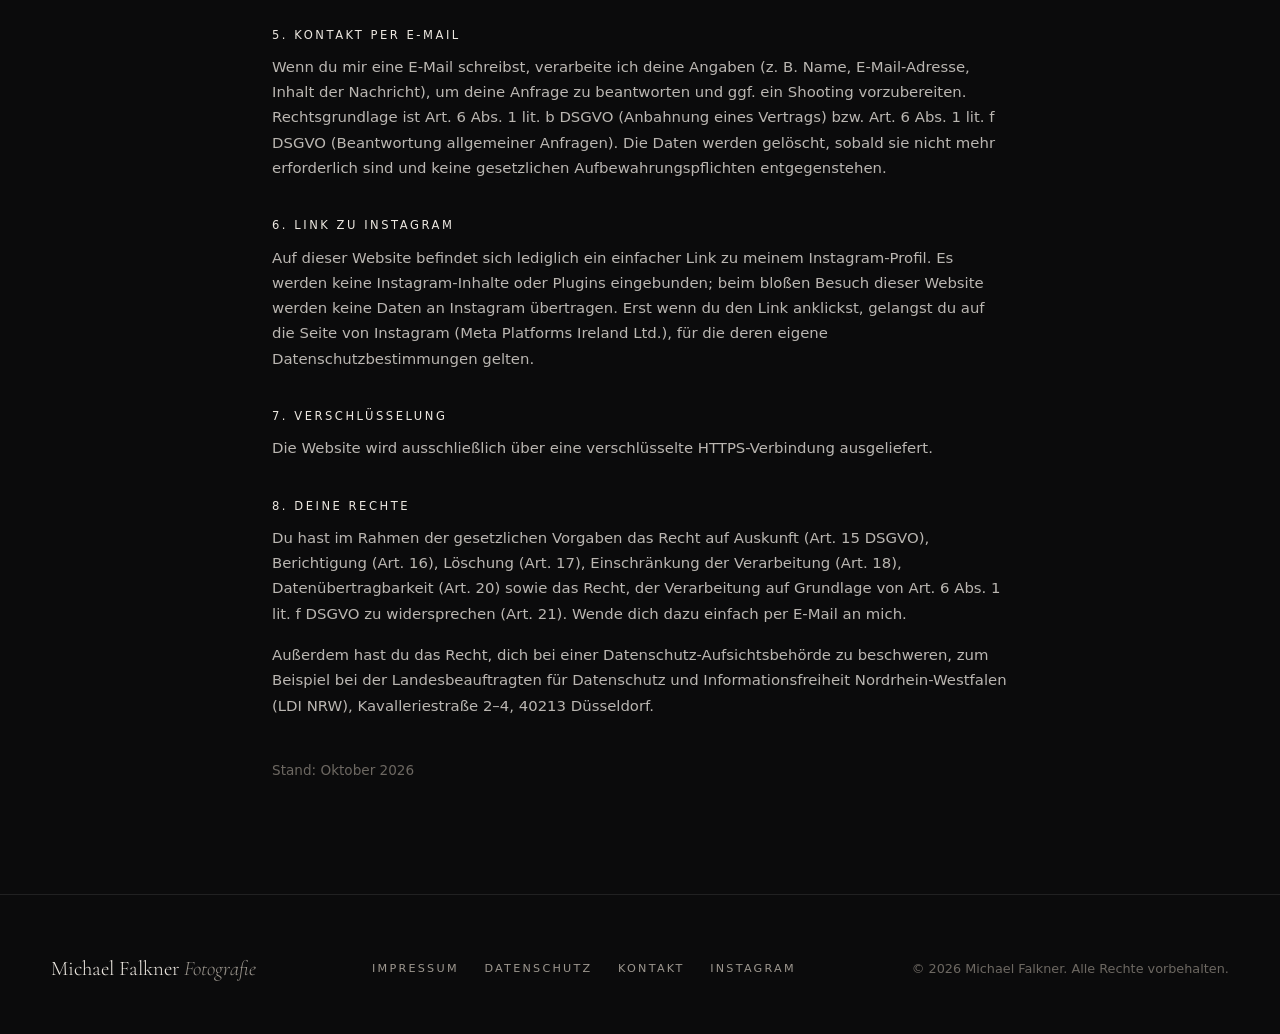
==== commit 4e1e46ea: "Nude: letztes Bild als Victoria benannt (nude-victoria-01)" ====
--- a/index.html
+++ b/index.html
@@ -29,7 +29,7 @@
 
   <link rel="preload" href="fonts/cormorant-garamond-latin.woff2" as="font" type="font/woff2" crossorigin>
   <link rel="preload" as="image" href="img/full/hero-mary-van-dee-01.webp" imagesrcset="img/thumb/hero-mary-van-dee-01.webp 800w, img/full/hero-mary-van-dee-01.webp 1500w" imagesizes="100vw" fetchpriority="high">
-  <link rel="stylesheet" href="css/style.css?v=202610190027">
+  <link rel="stylesheet" href="css/style.css?v=202610190034">
   <script>document.documentElement.classList.add('js');</script>
 
   <script type="application/ld+json">
@@ -355,7 +355,7 @@
     <symbol id="i-next" viewBox="0 0 24 24"><path d="M9 4l8 8-8 8" fill="none" stroke="currentColor" stroke-width="1.4" stroke-linecap="round" stroke-linejoin="round"/></symbol>
   </svg>
 
-  <script src="js/gallery-data.js?v=202610190027"></script>
-  <script src="js/main.js?v=202610190027"></script>
+  <script src="js/gallery-data.js?v=202610190034"></script>
+  <script src="js/main.js?v=202610190034"></script>
 </body>
 </html>
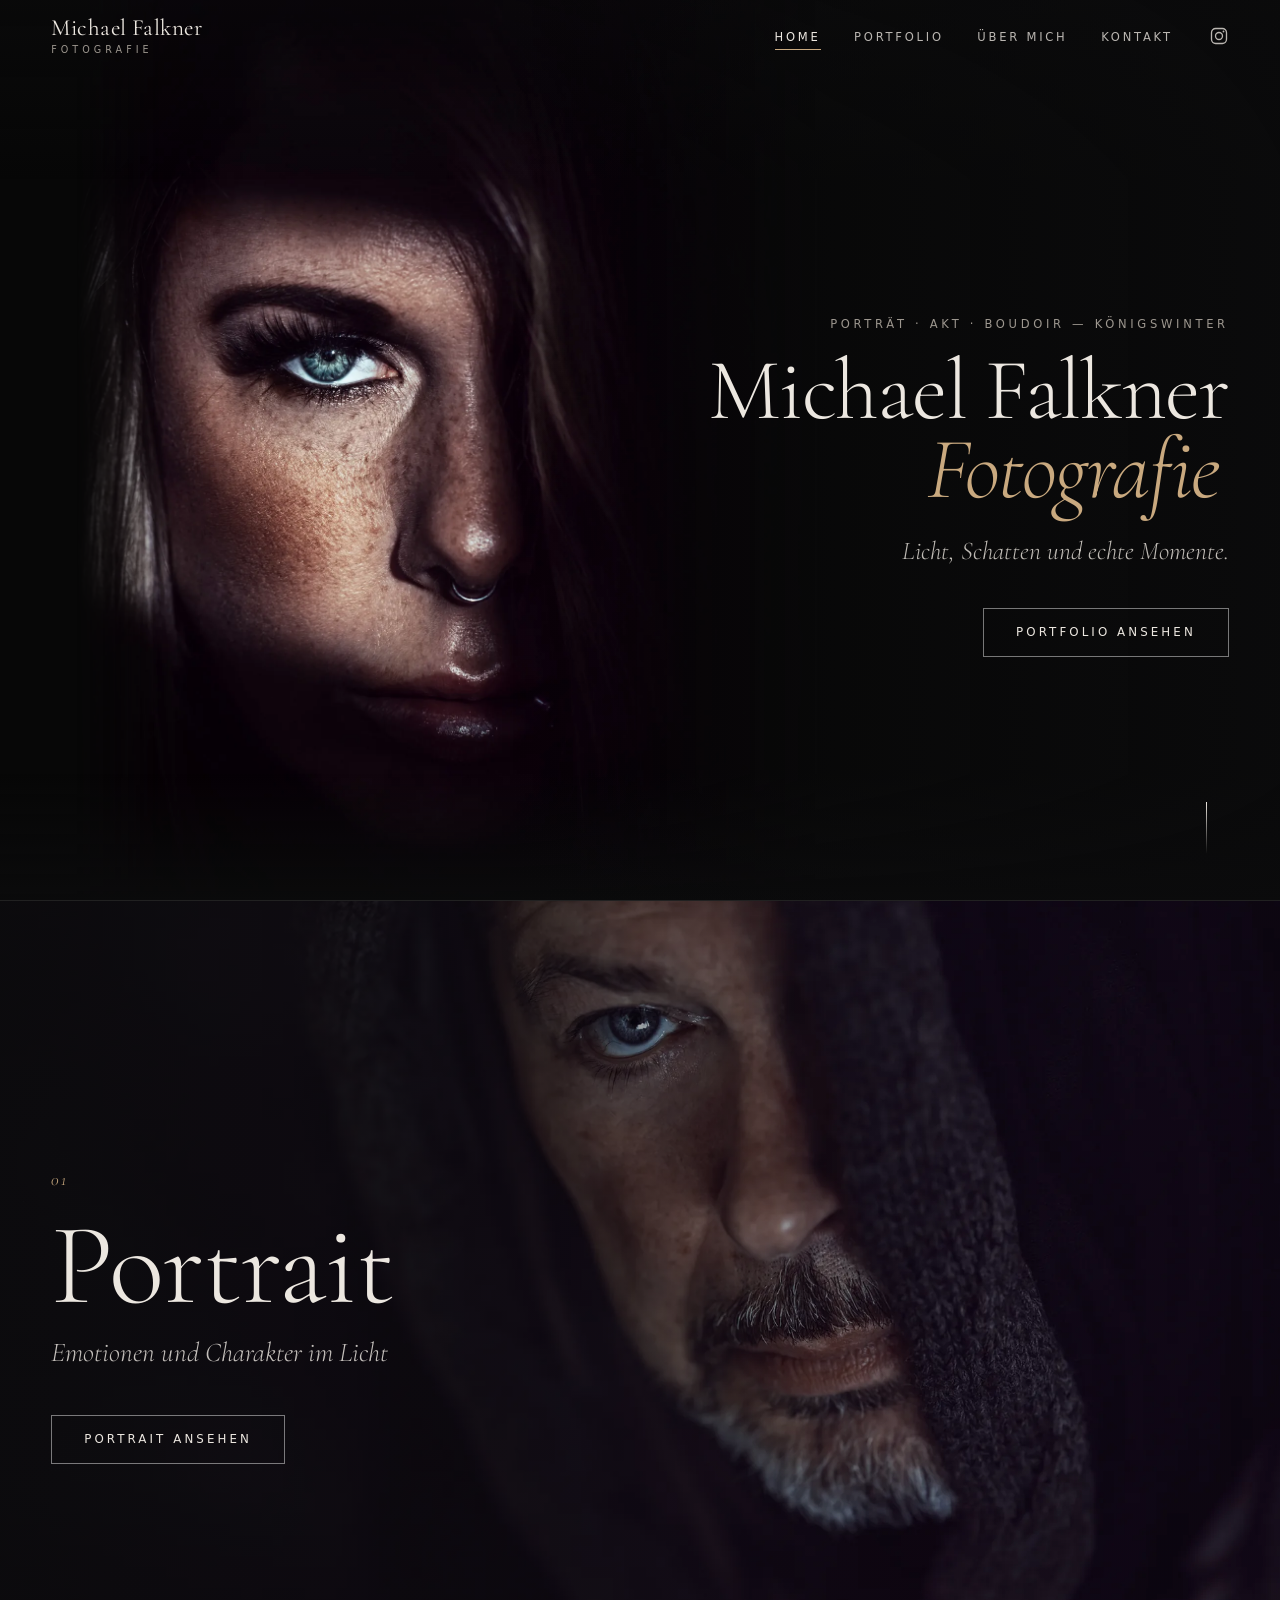
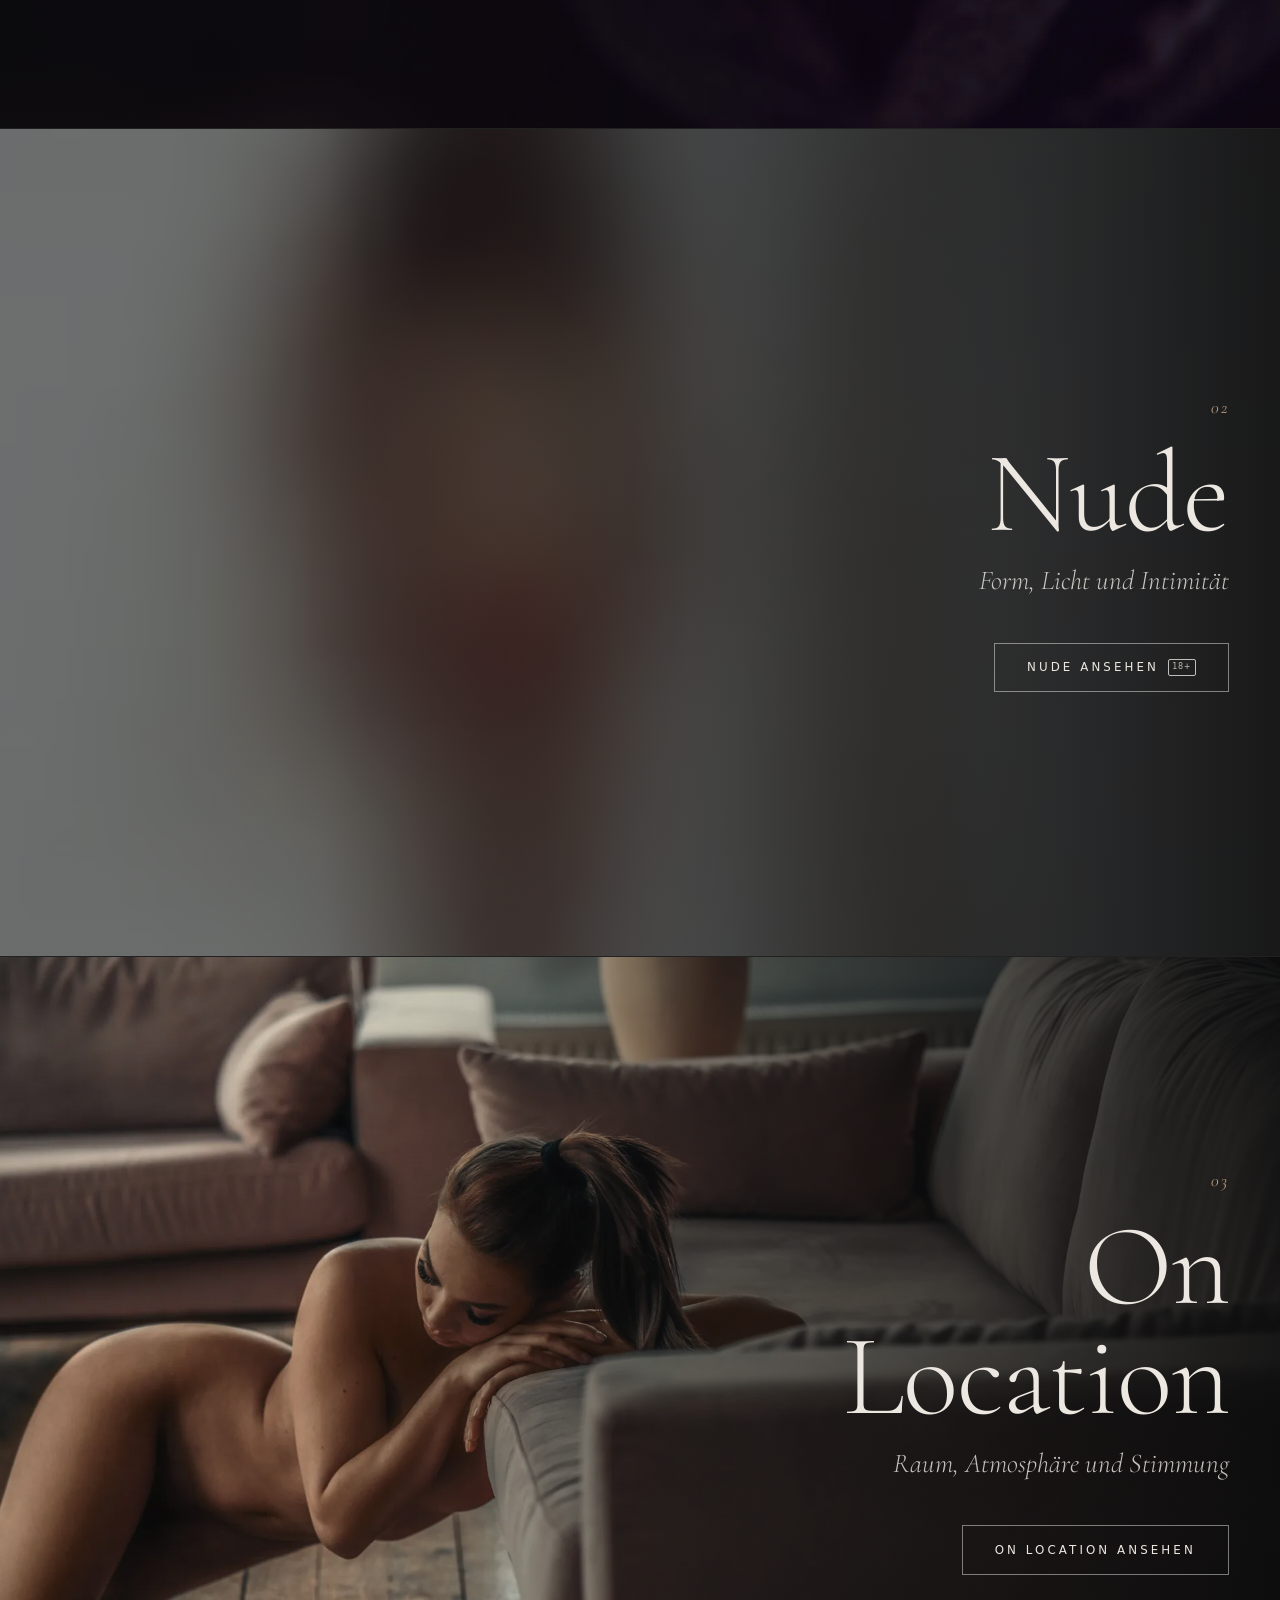
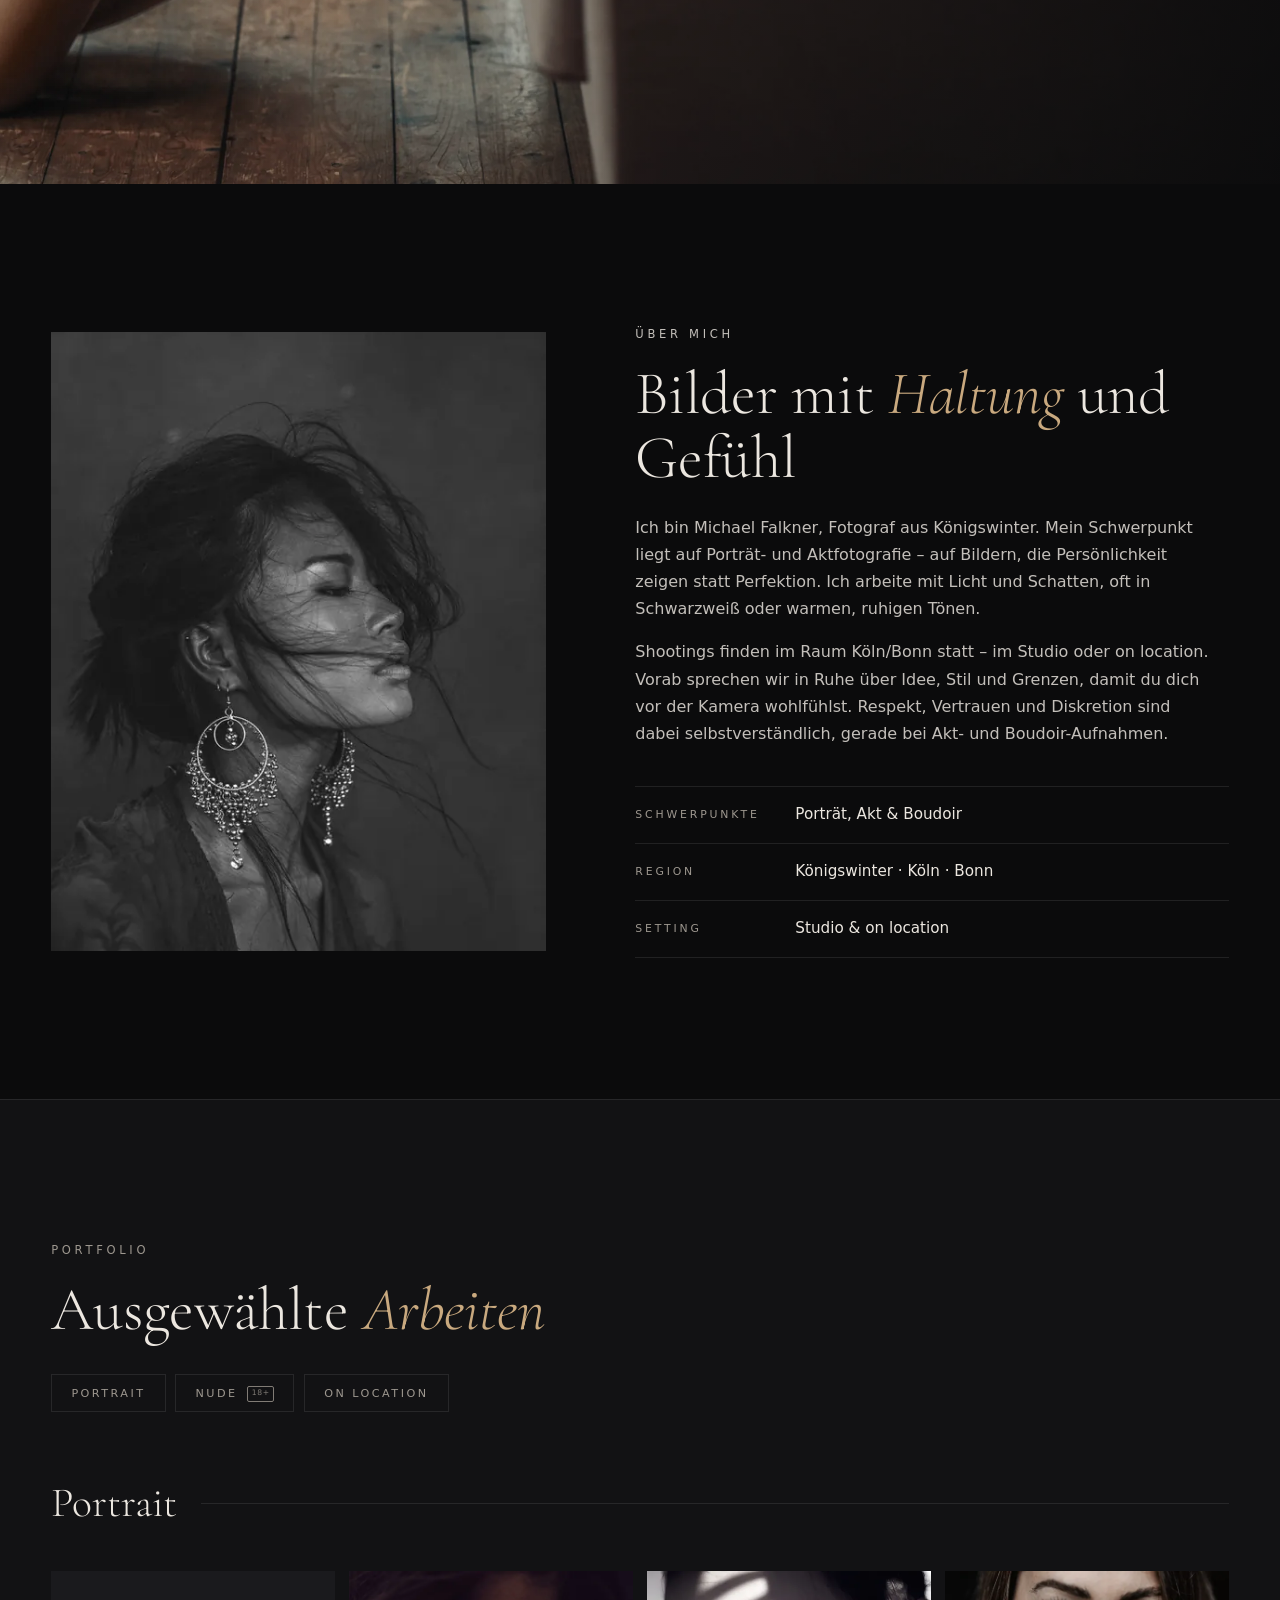
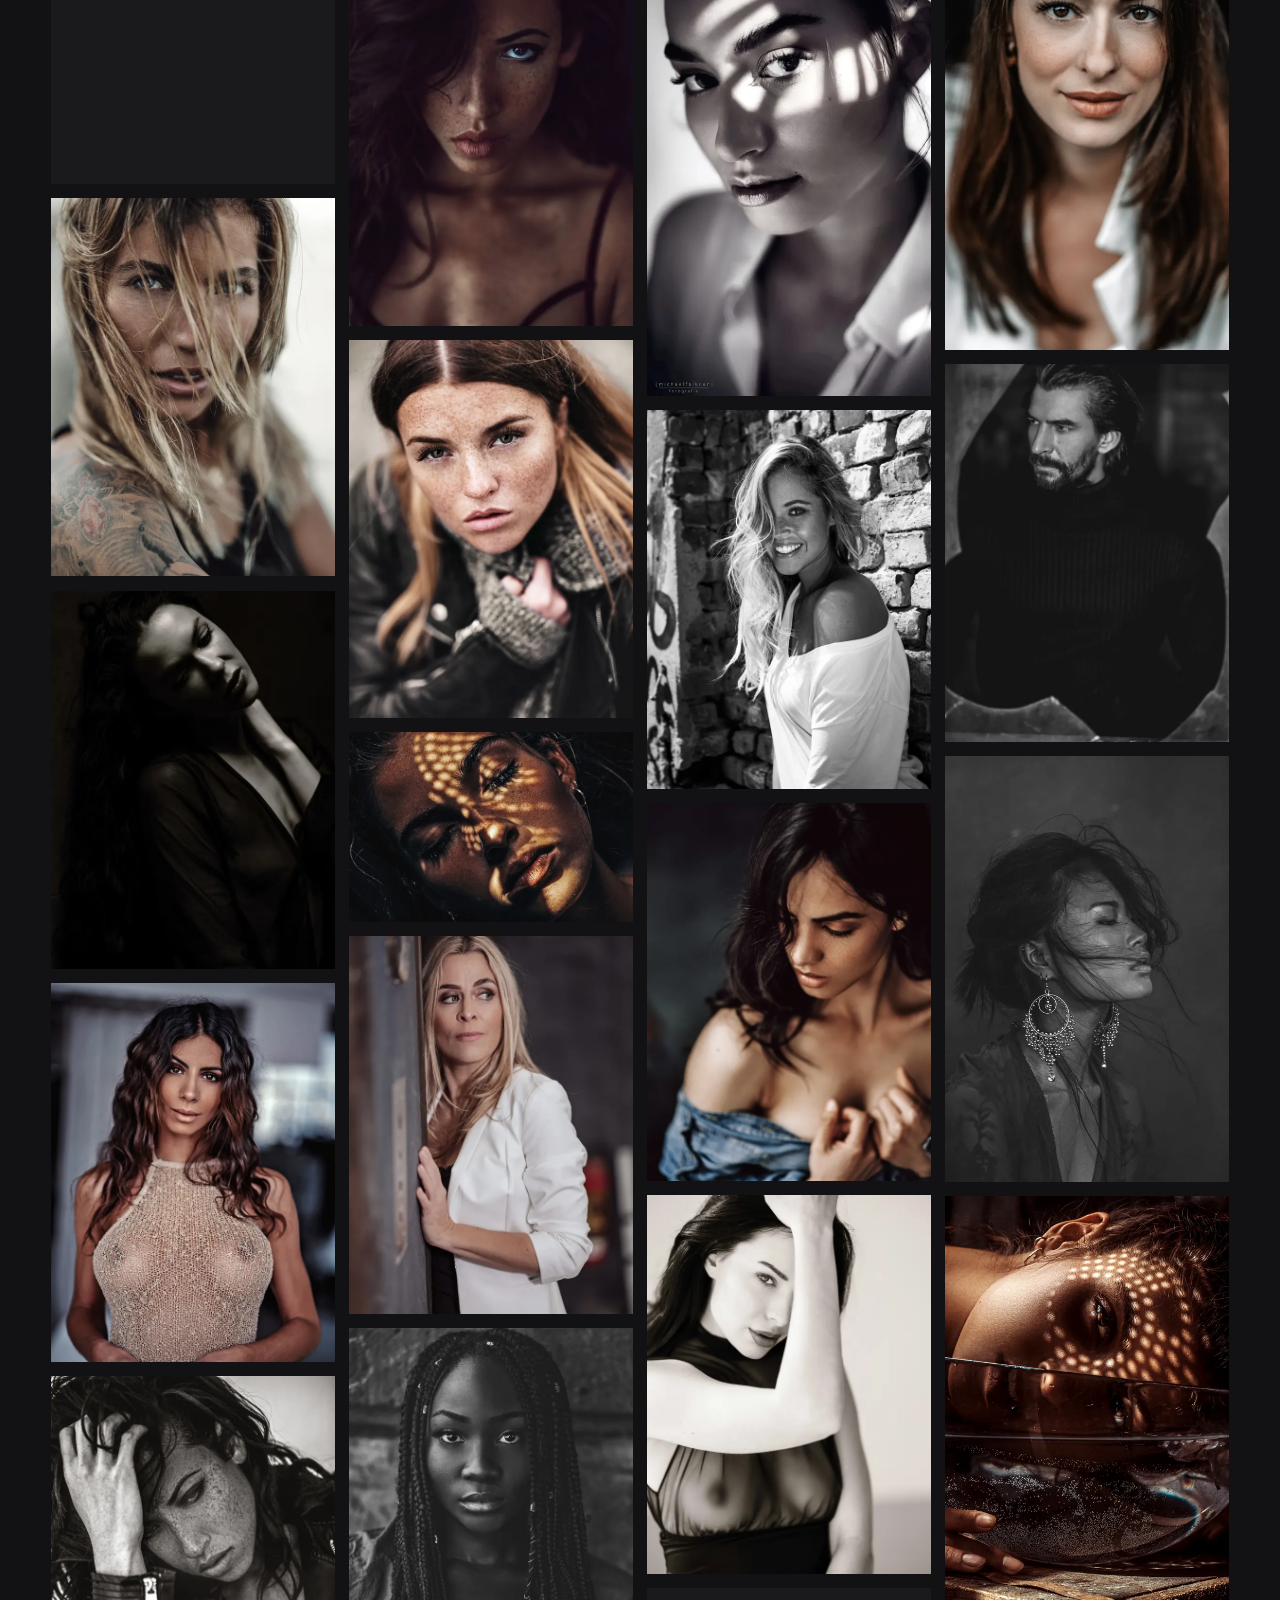
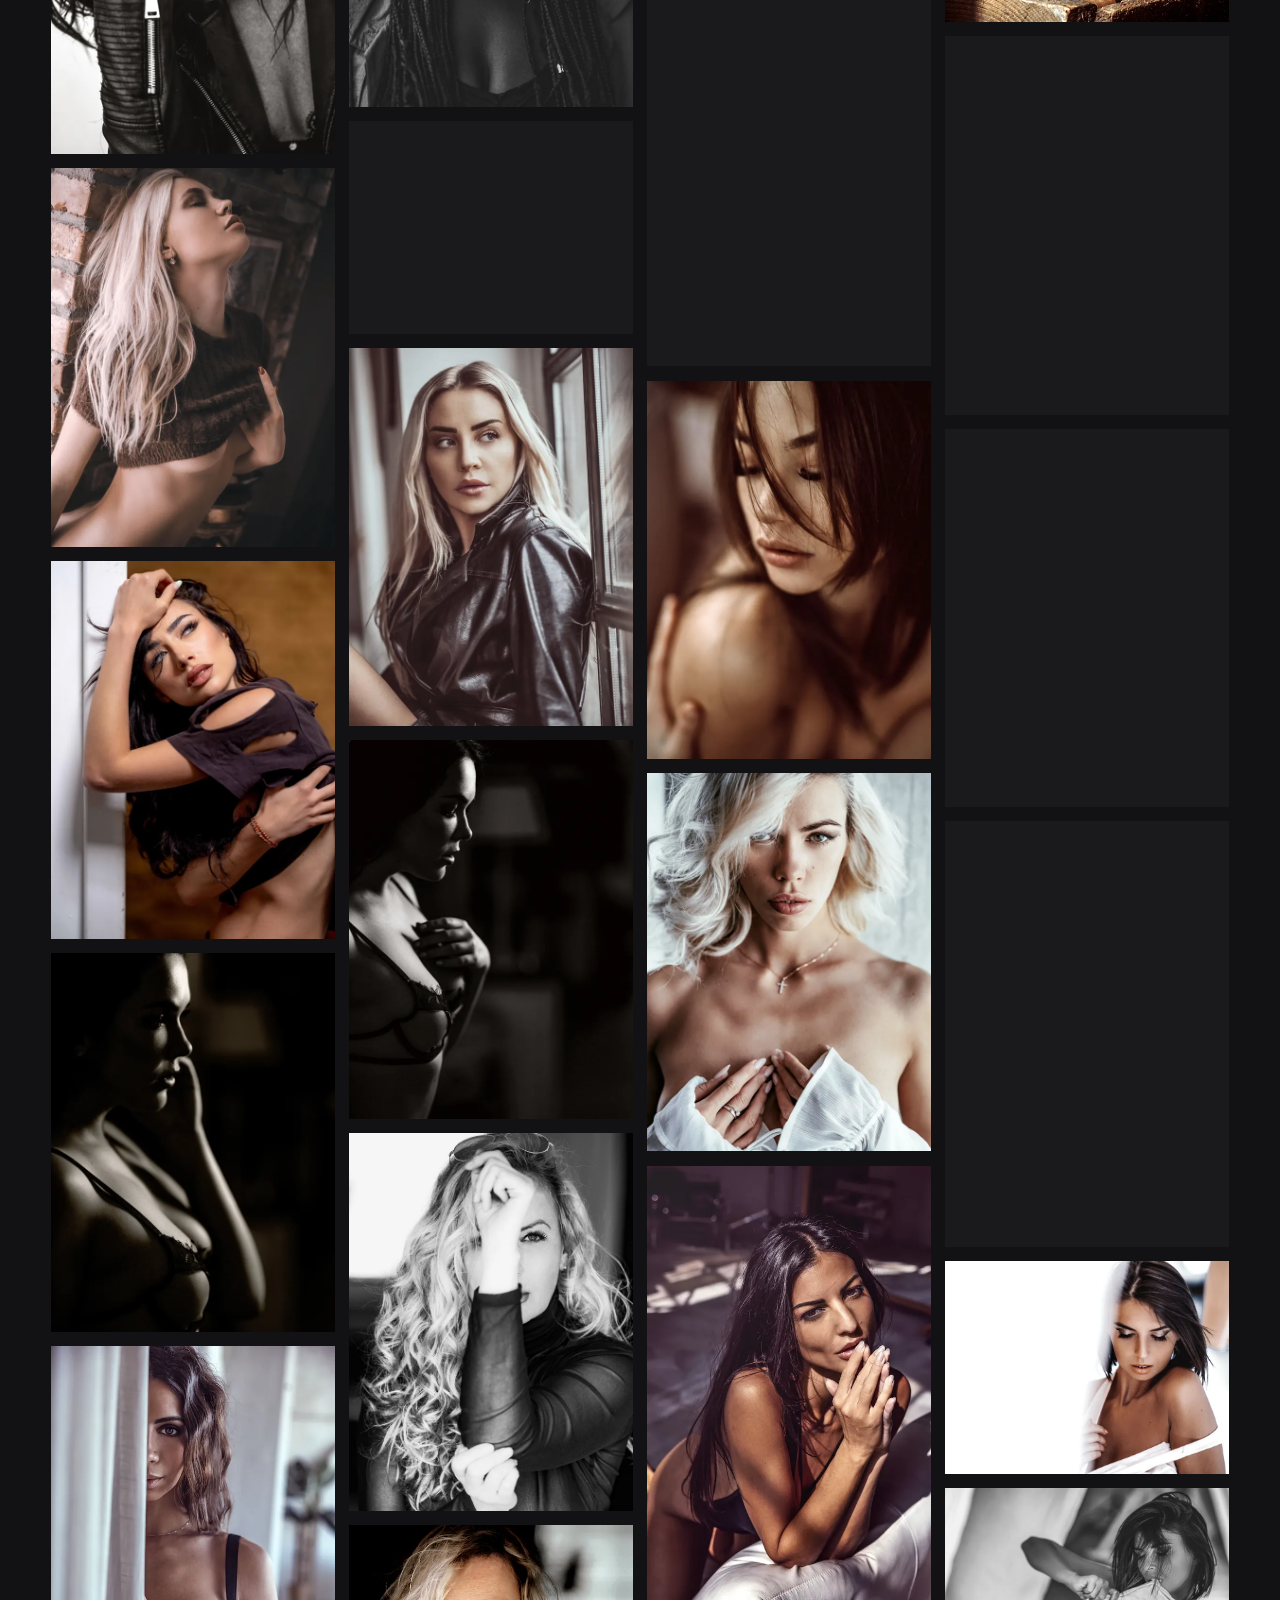
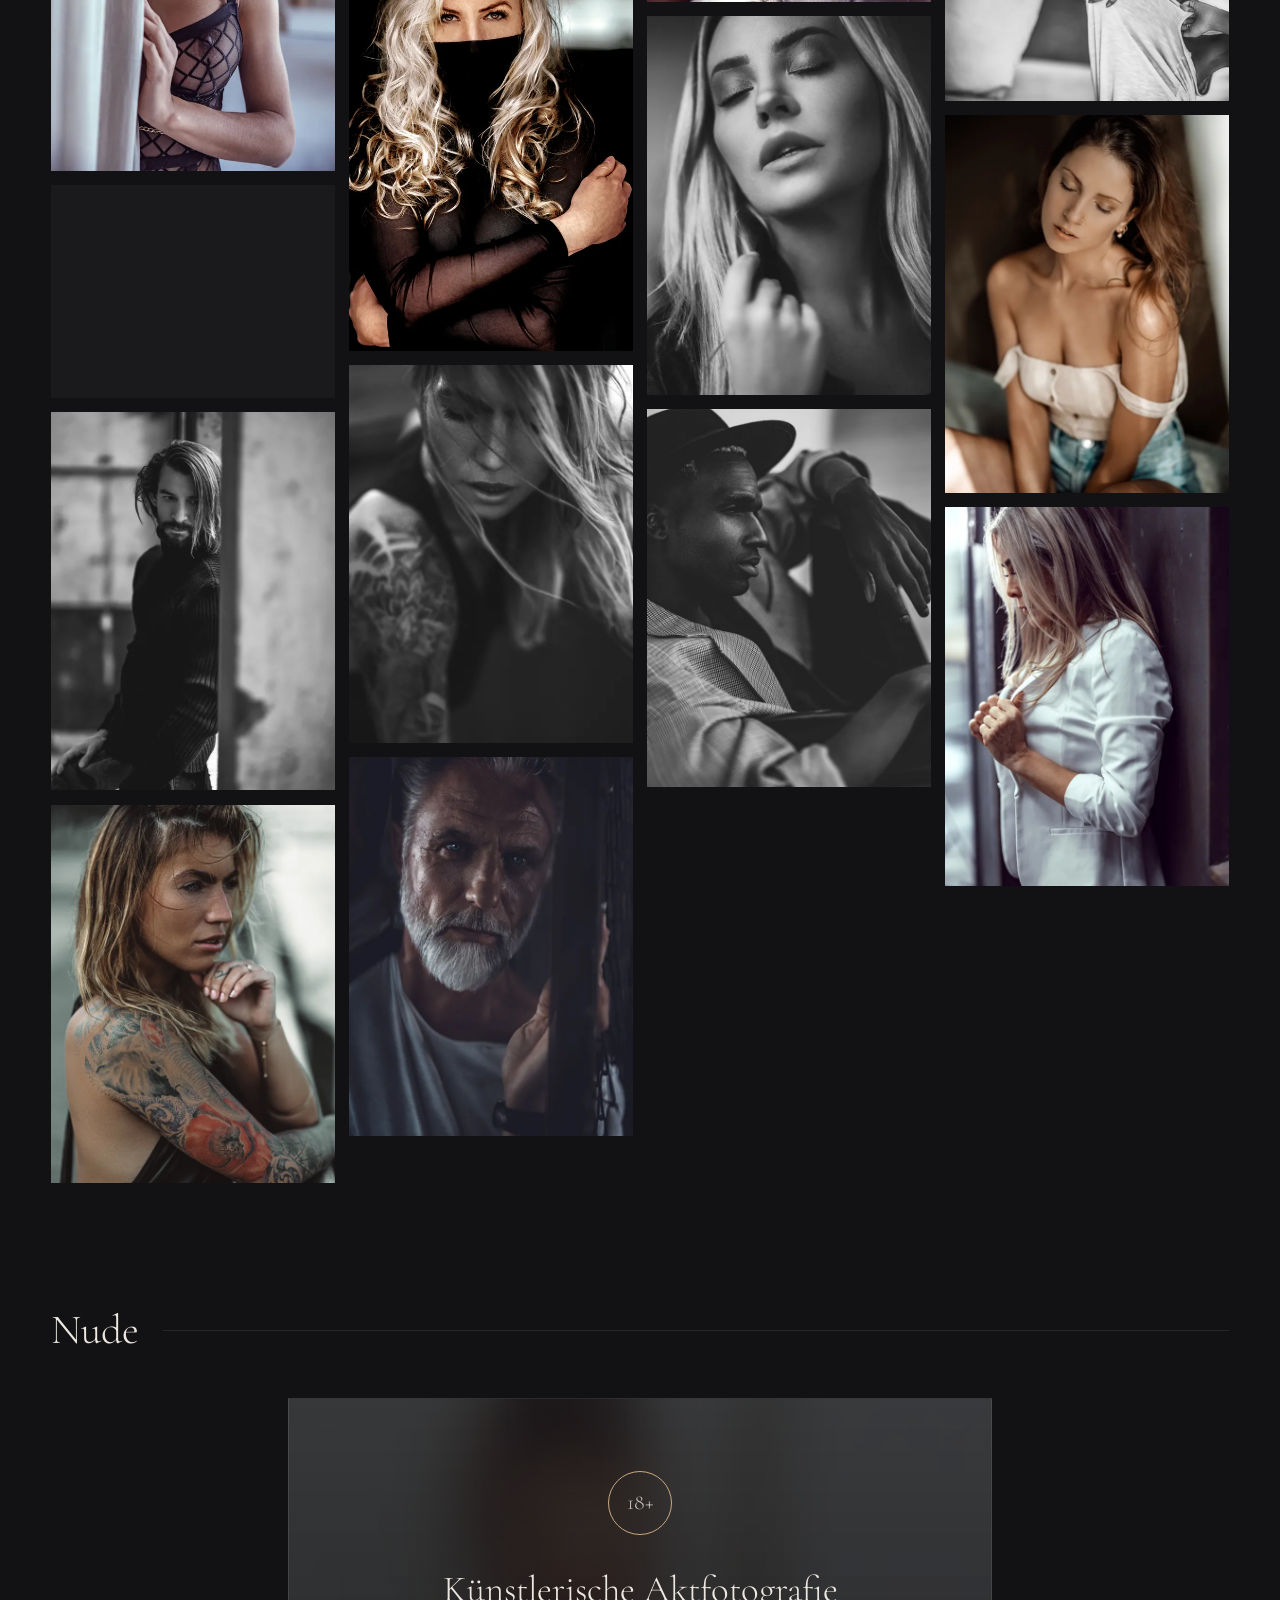
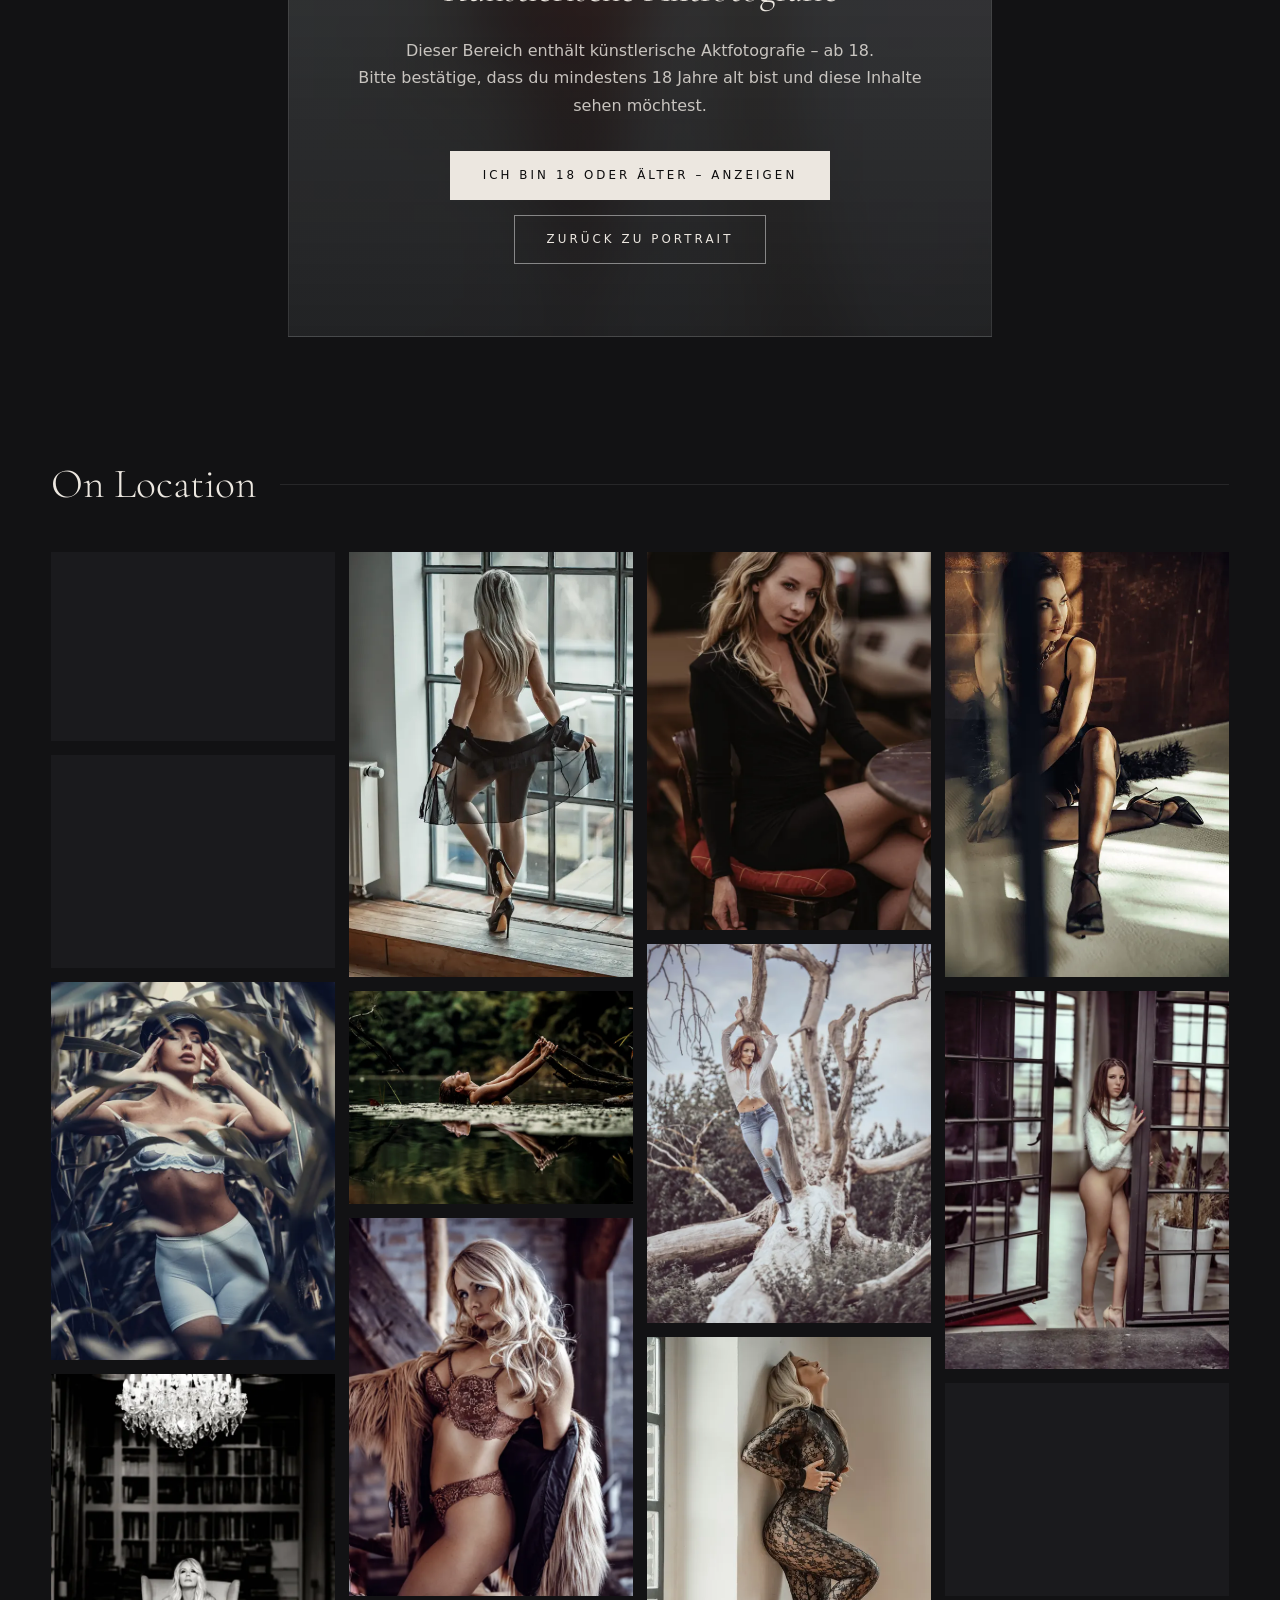
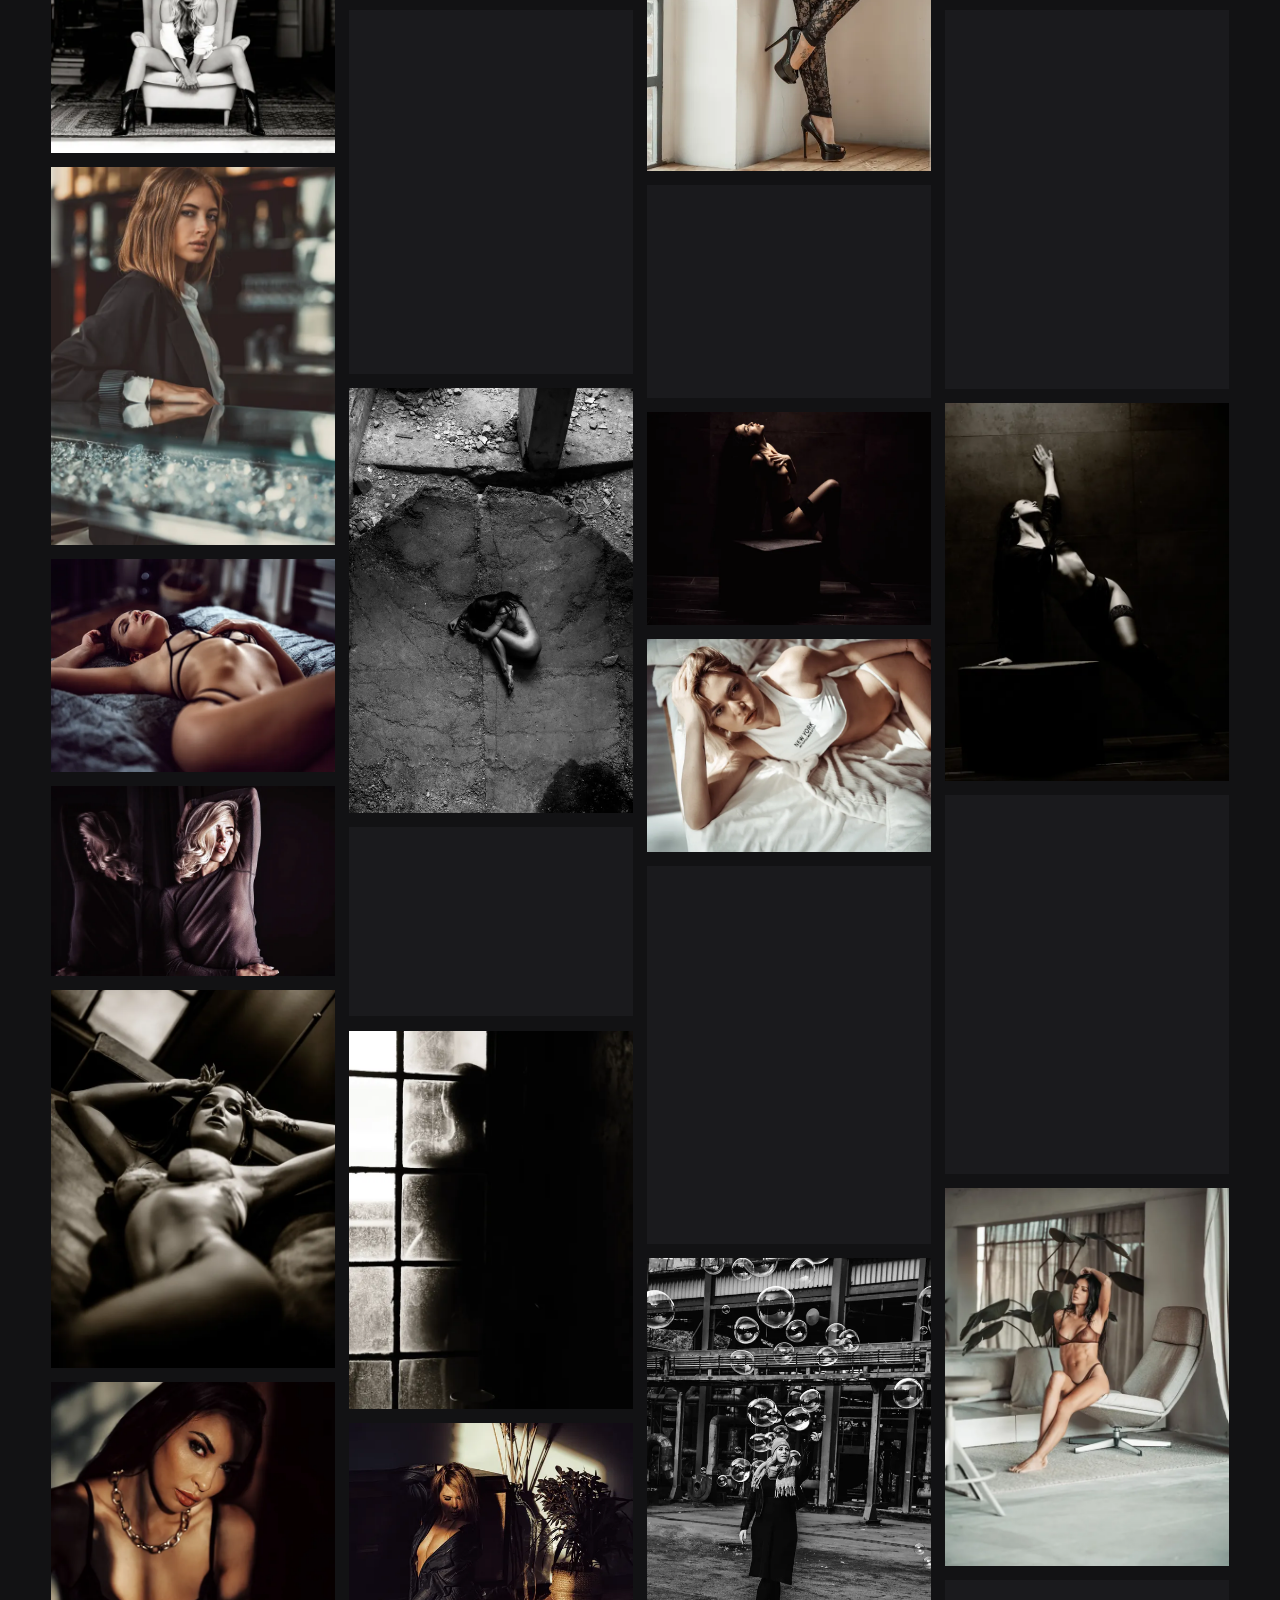
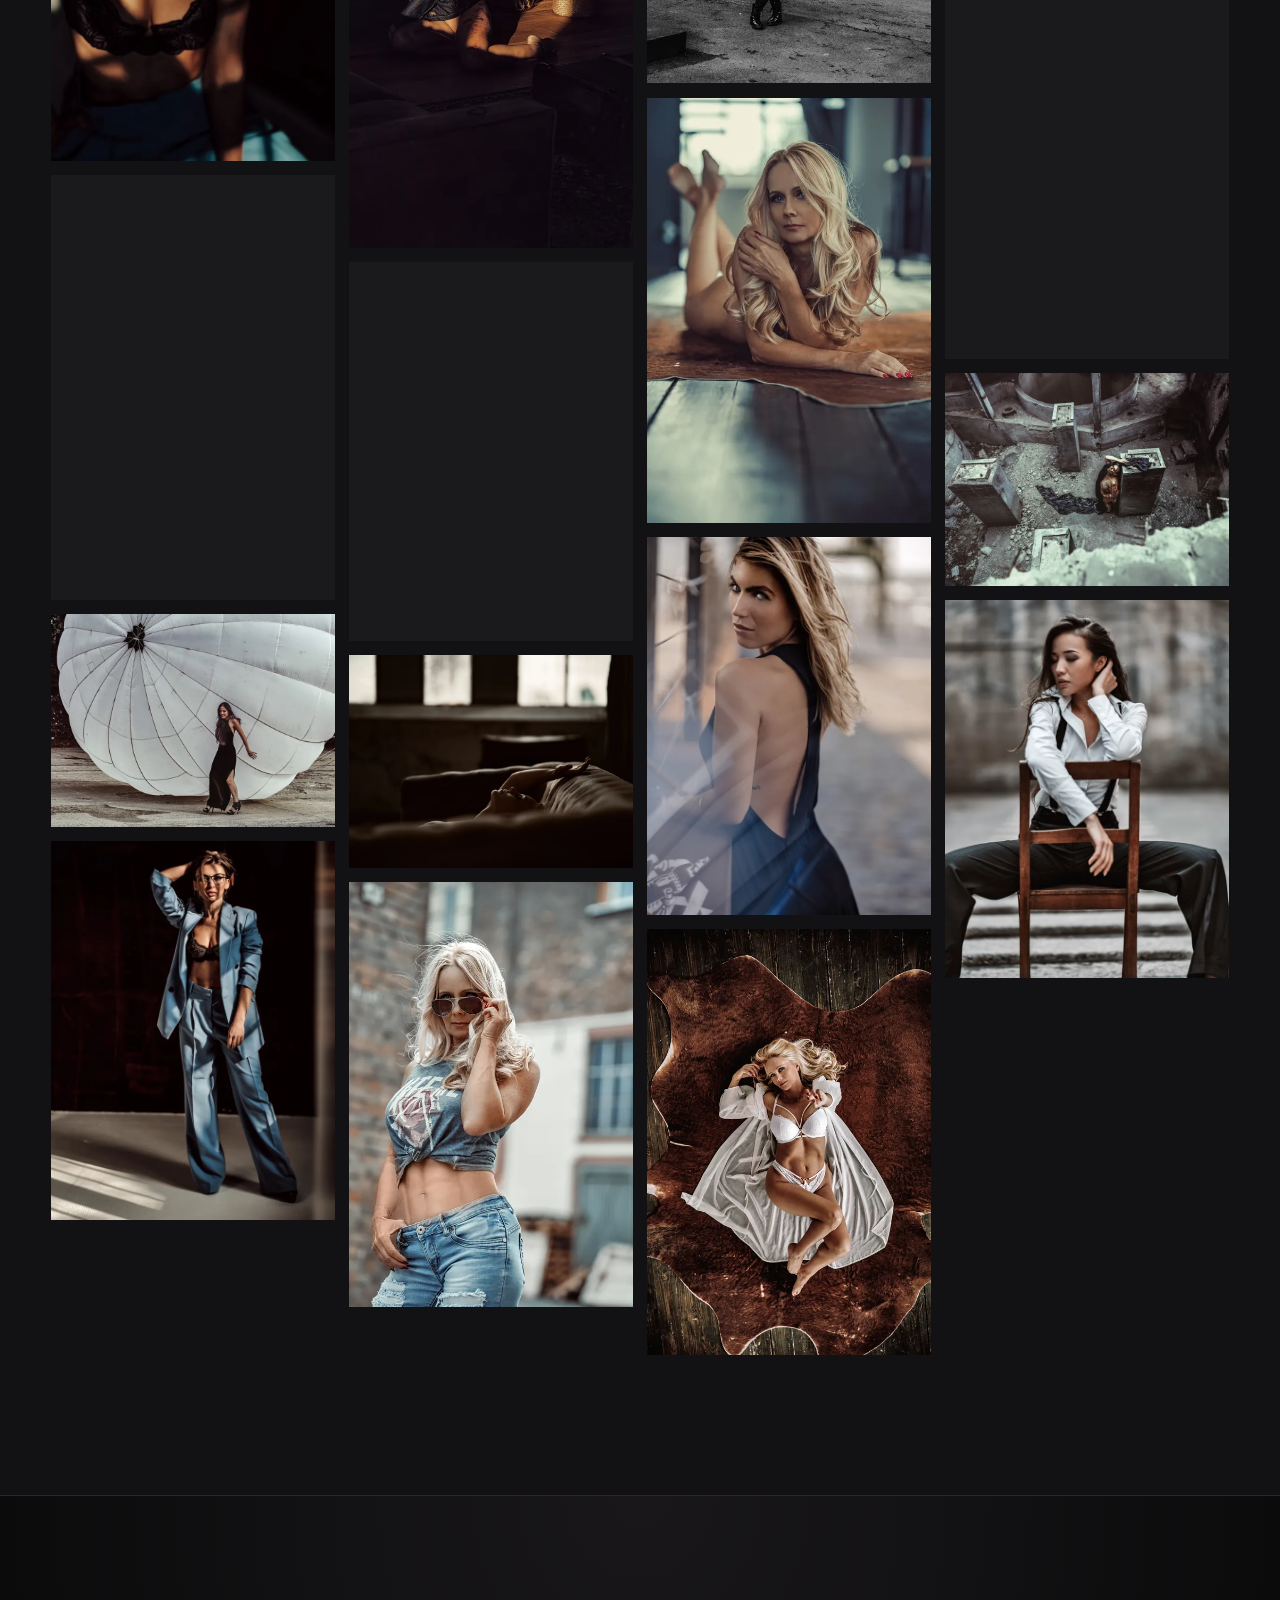
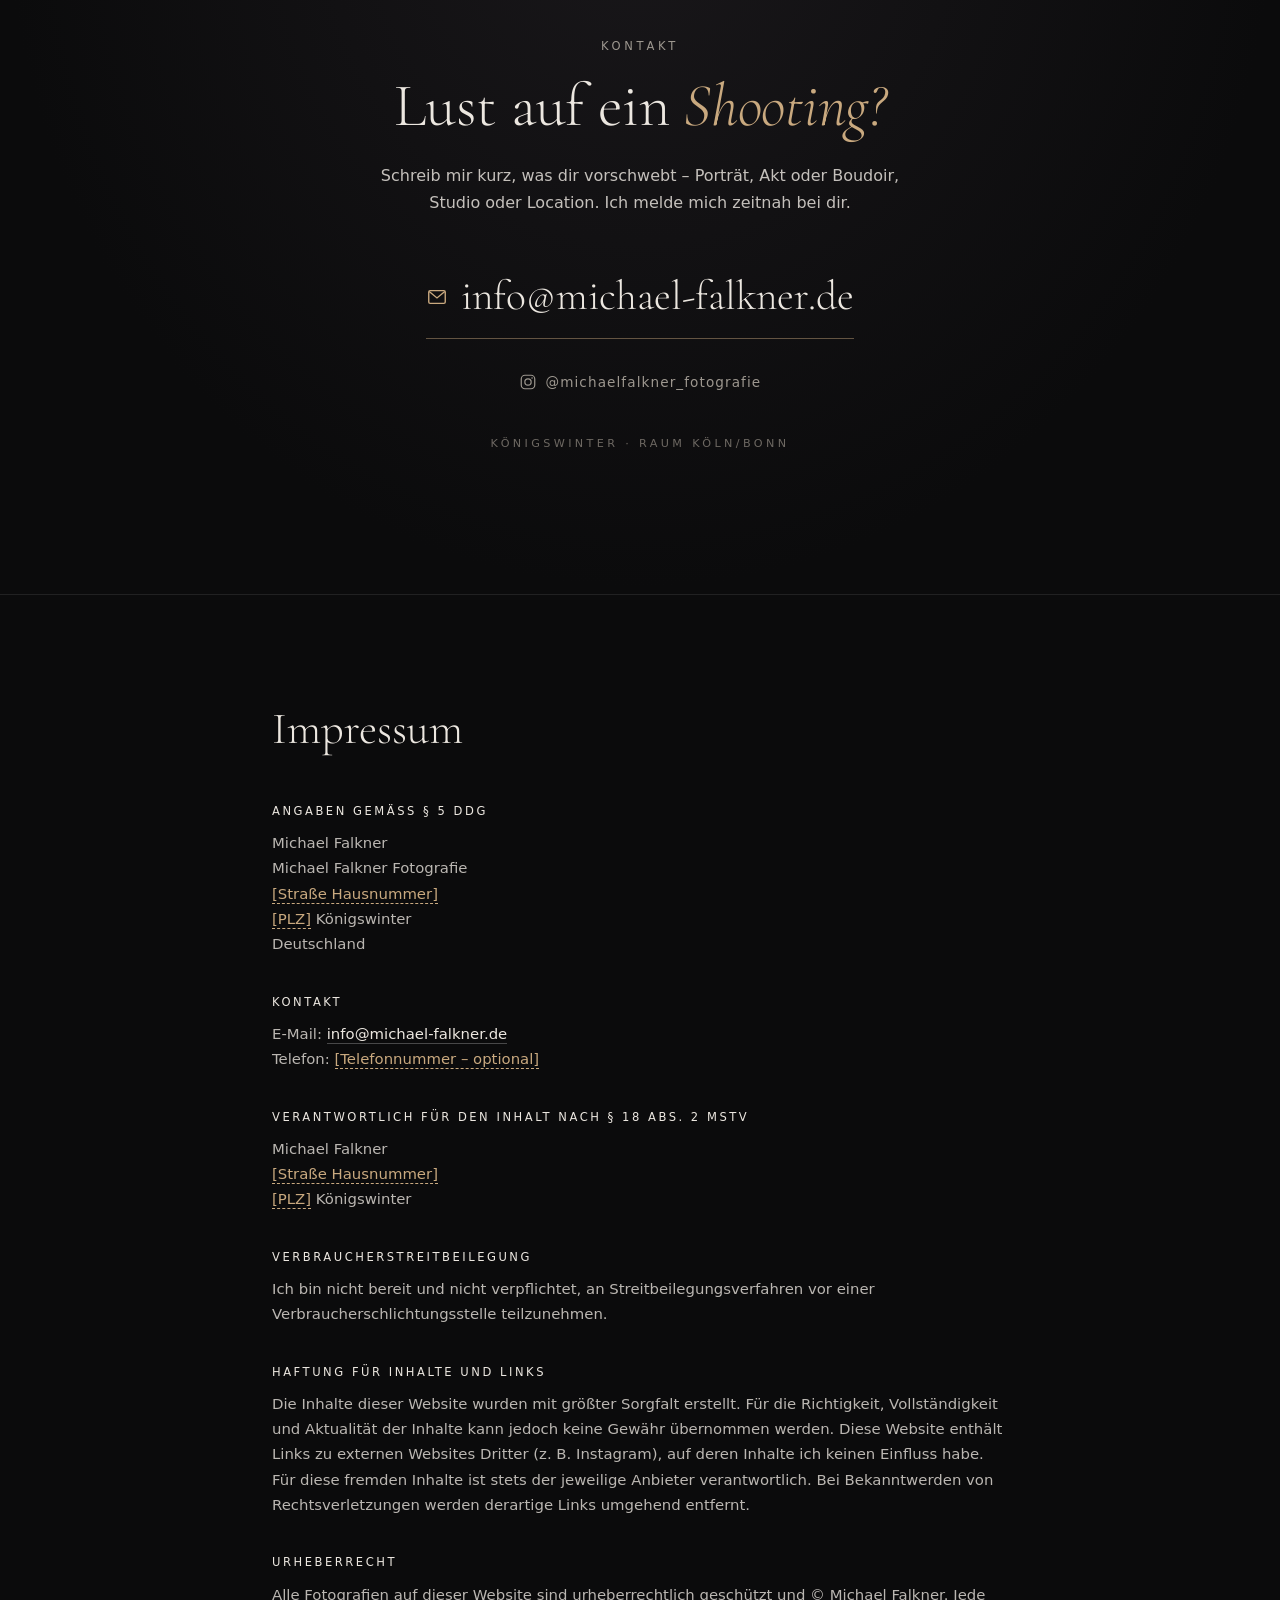
==== commit 4f9b6947: "Add 64 new portfolio photographs from Drive" ====
--- a/index.html
+++ b/index.html
@@ -355,7 +355,7 @@
     <symbol id="i-next" viewBox="0 0 24 24"><path d="M9 4l8 8-8 8" fill="none" stroke="currentColor" stroke-width="1.4" stroke-linecap="round" stroke-linejoin="round"/></symbol>
   </svg>
 
-  <script src="js/gallery-data.js?v=202610190034"></script>
+  <script src="js/gallery-data.js?v=202611081505"></script>
   <script src="js/main.js?v=202610190034"></script>
 </body>
 </html>
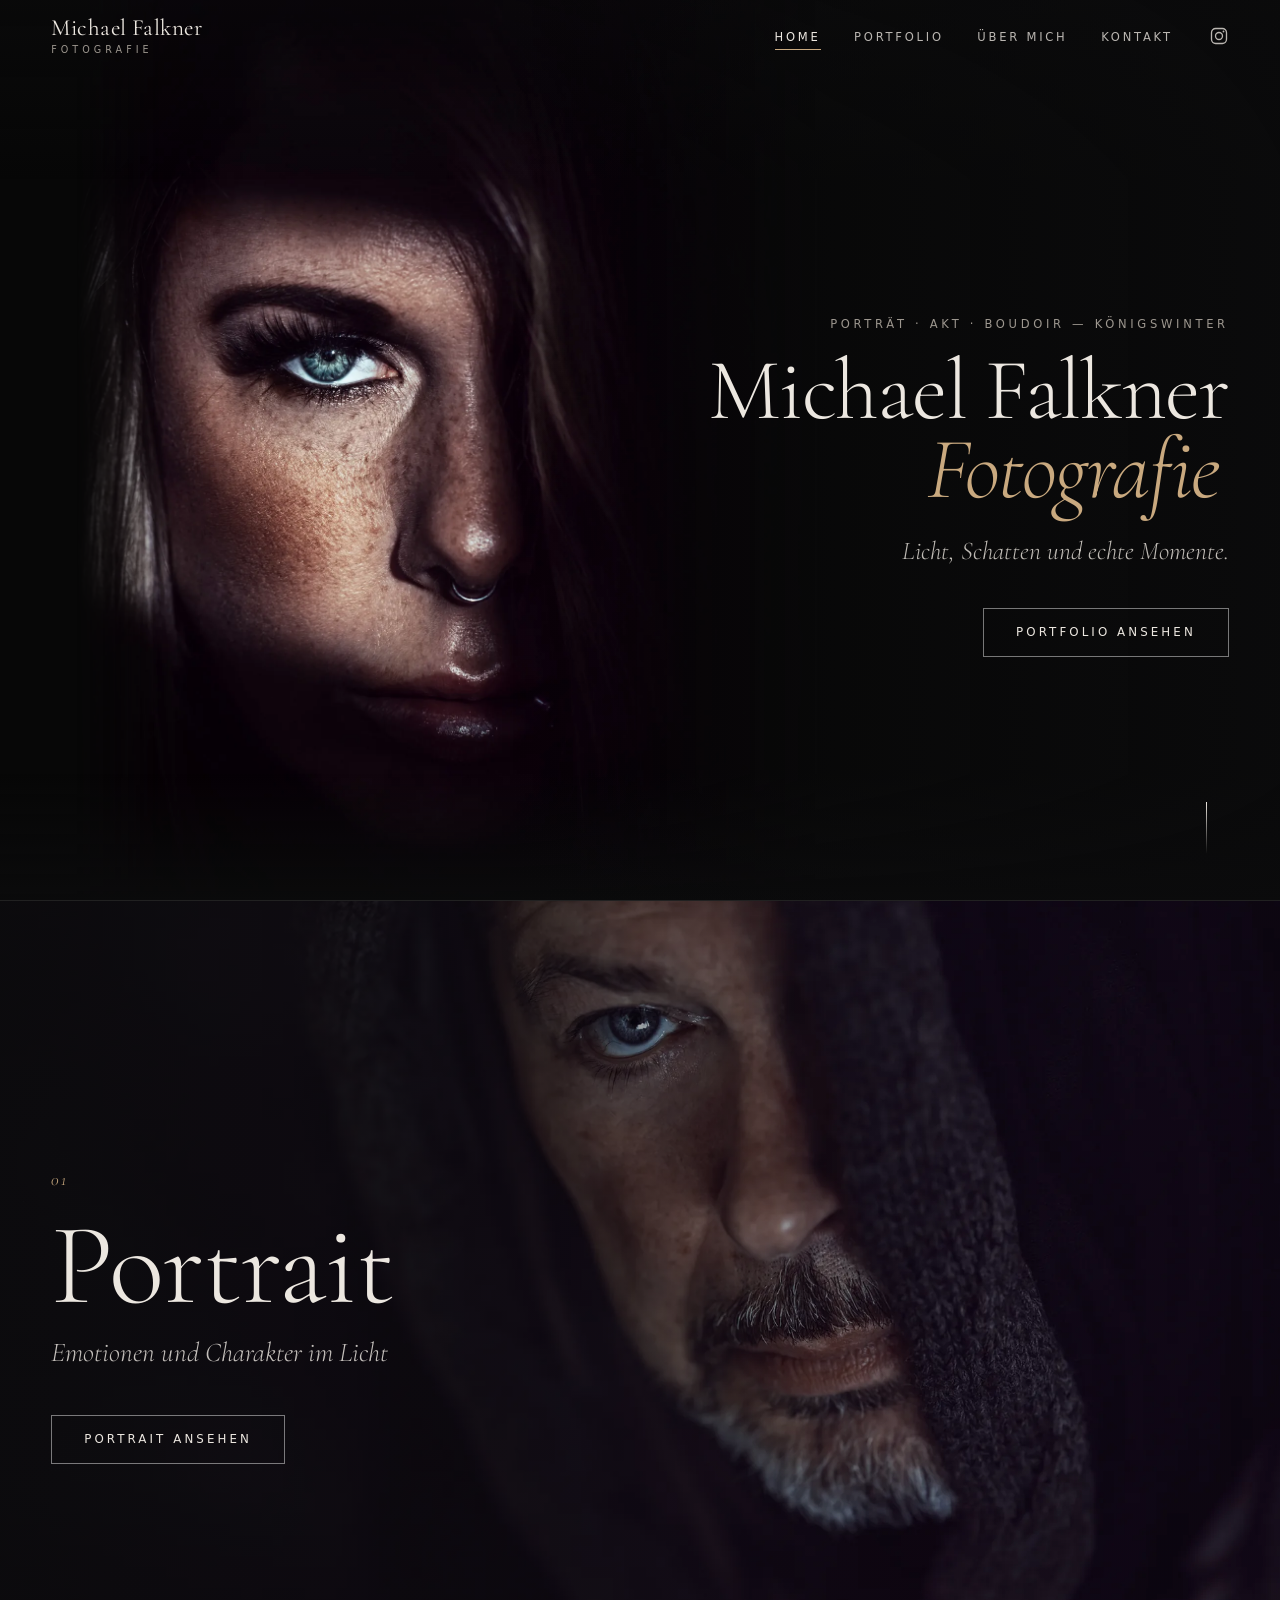
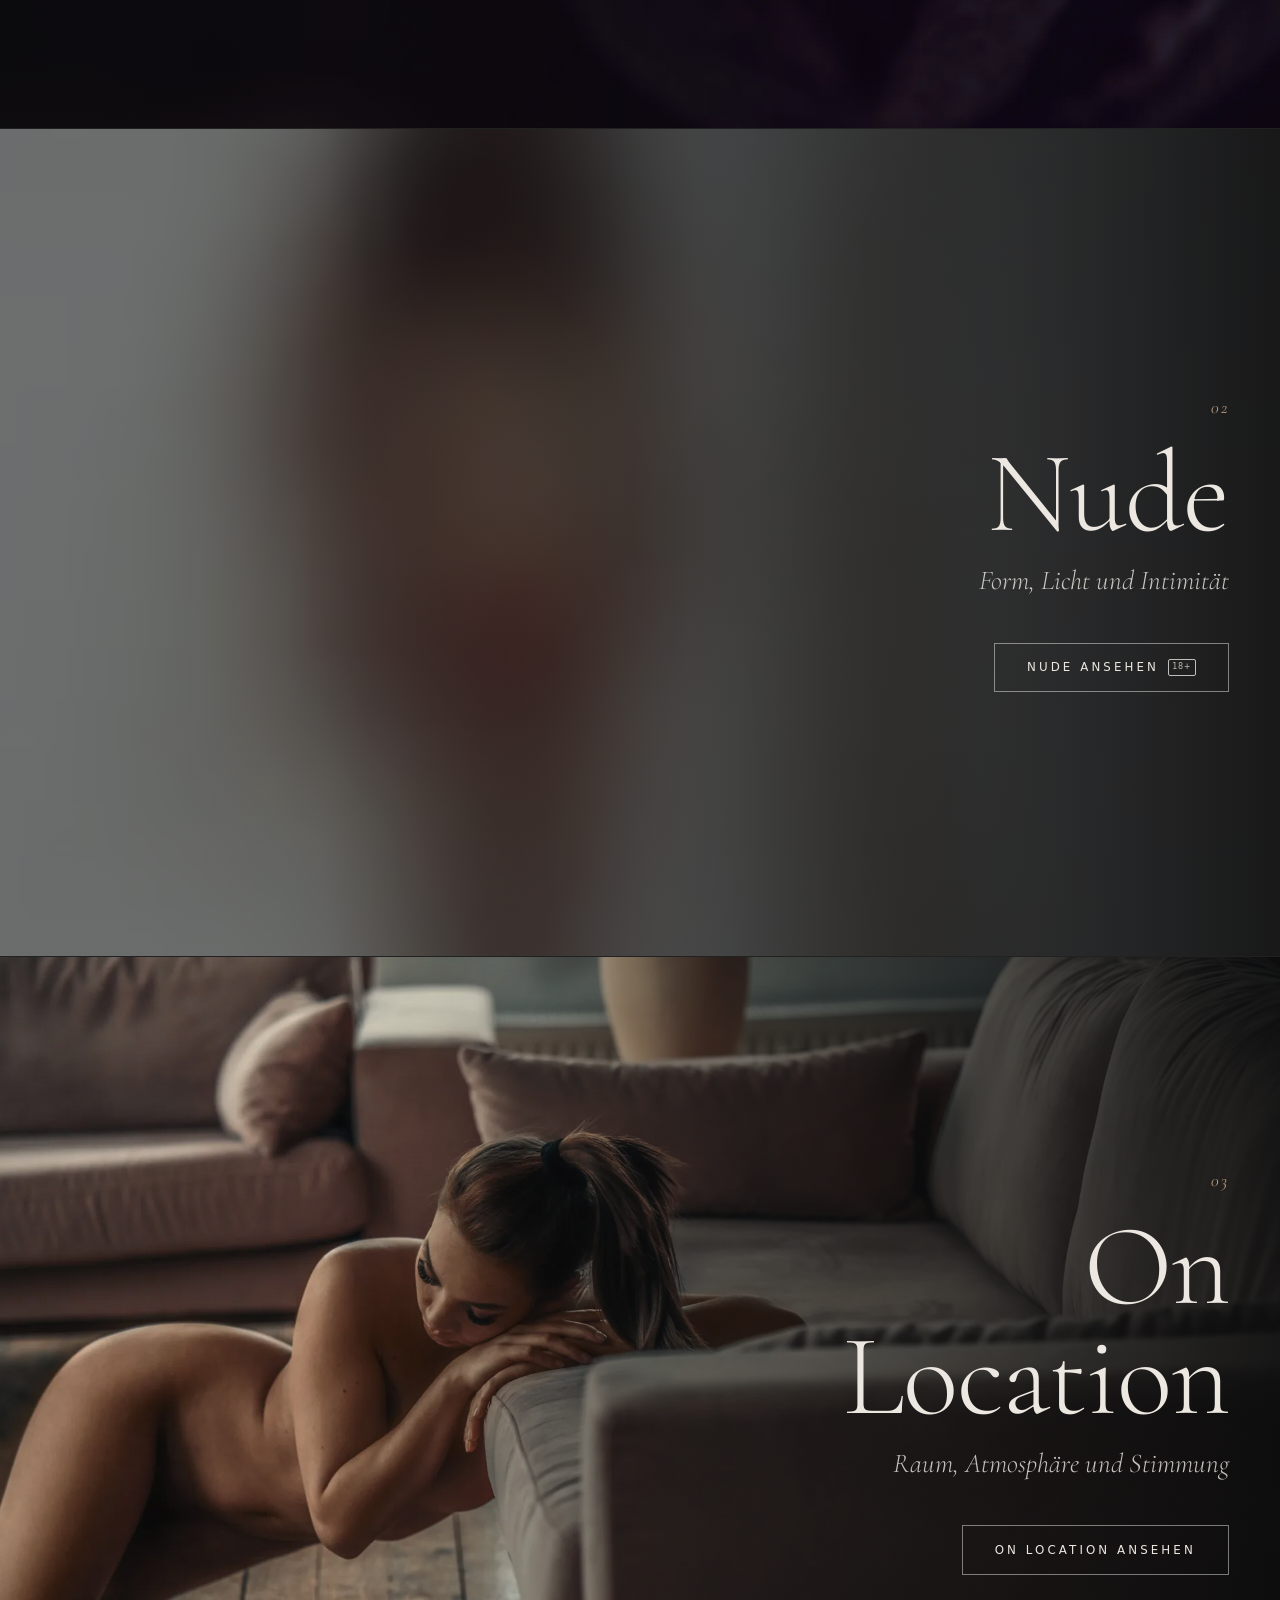
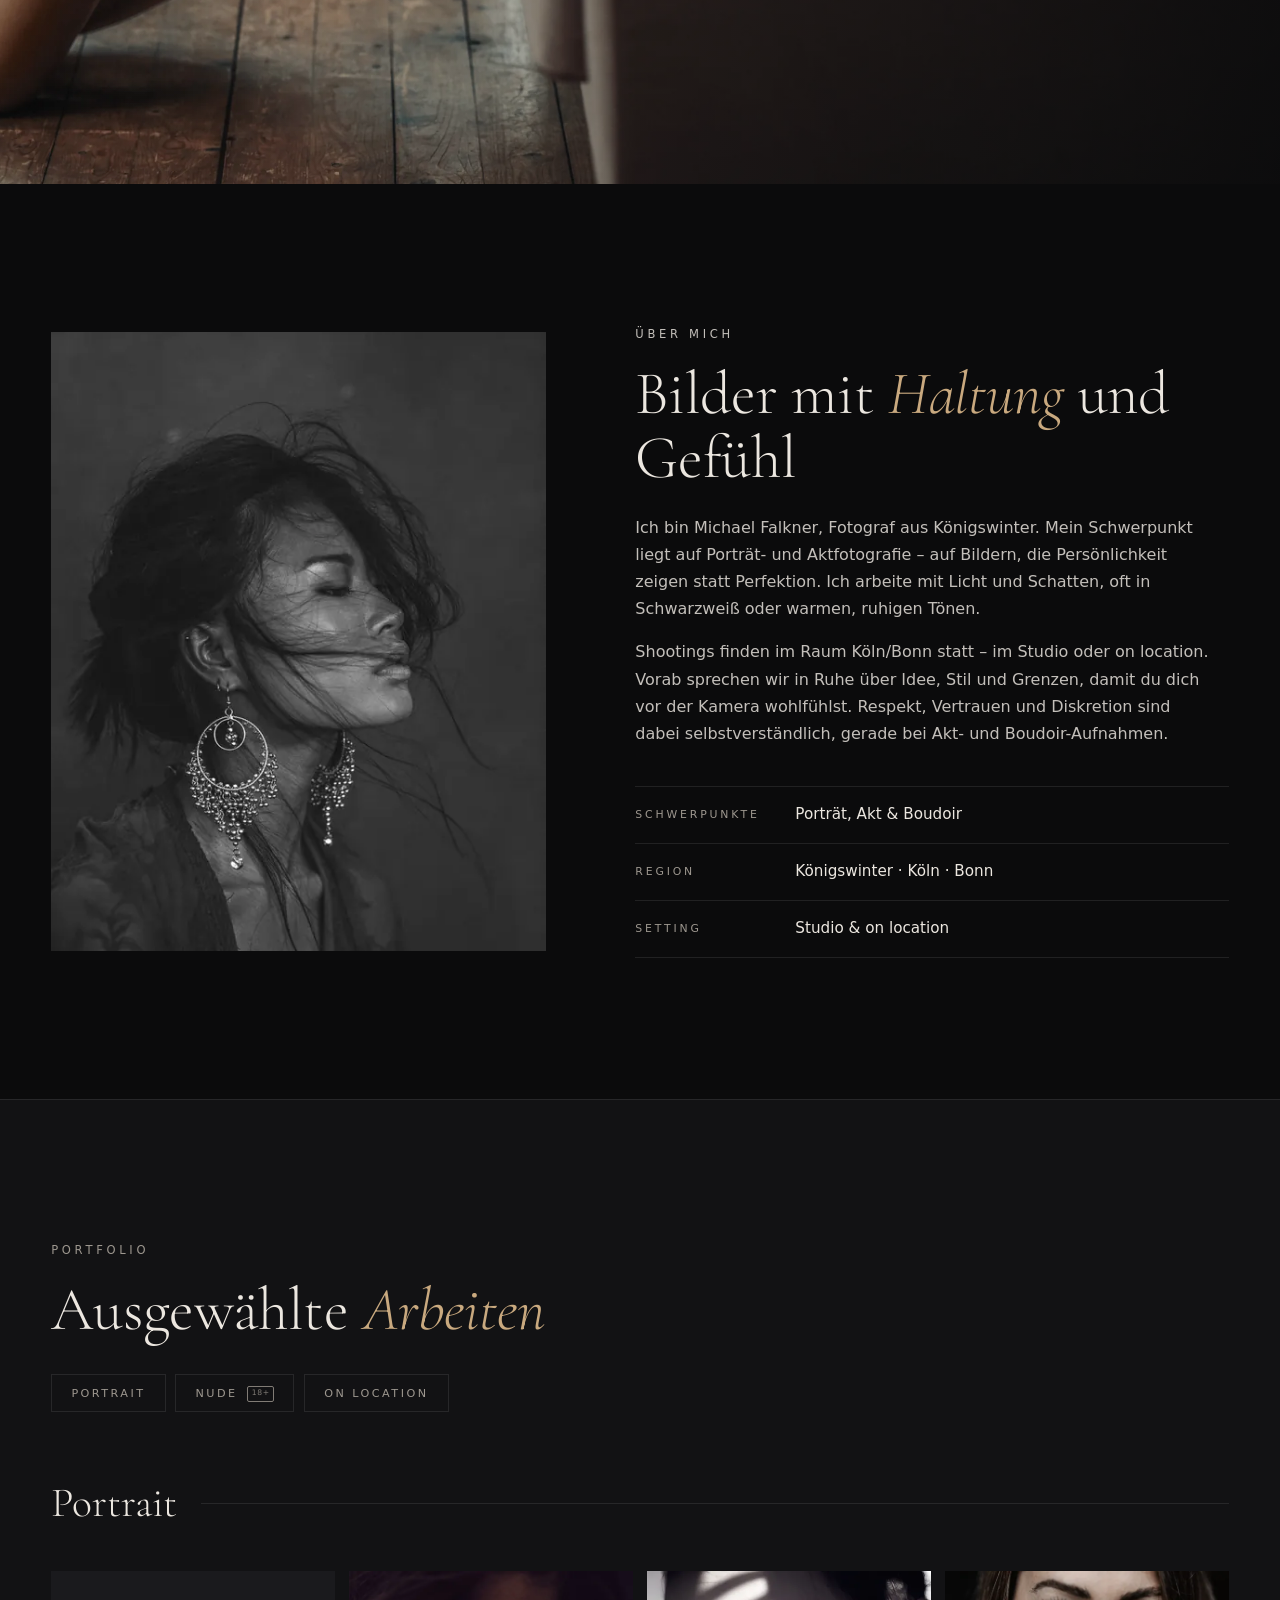
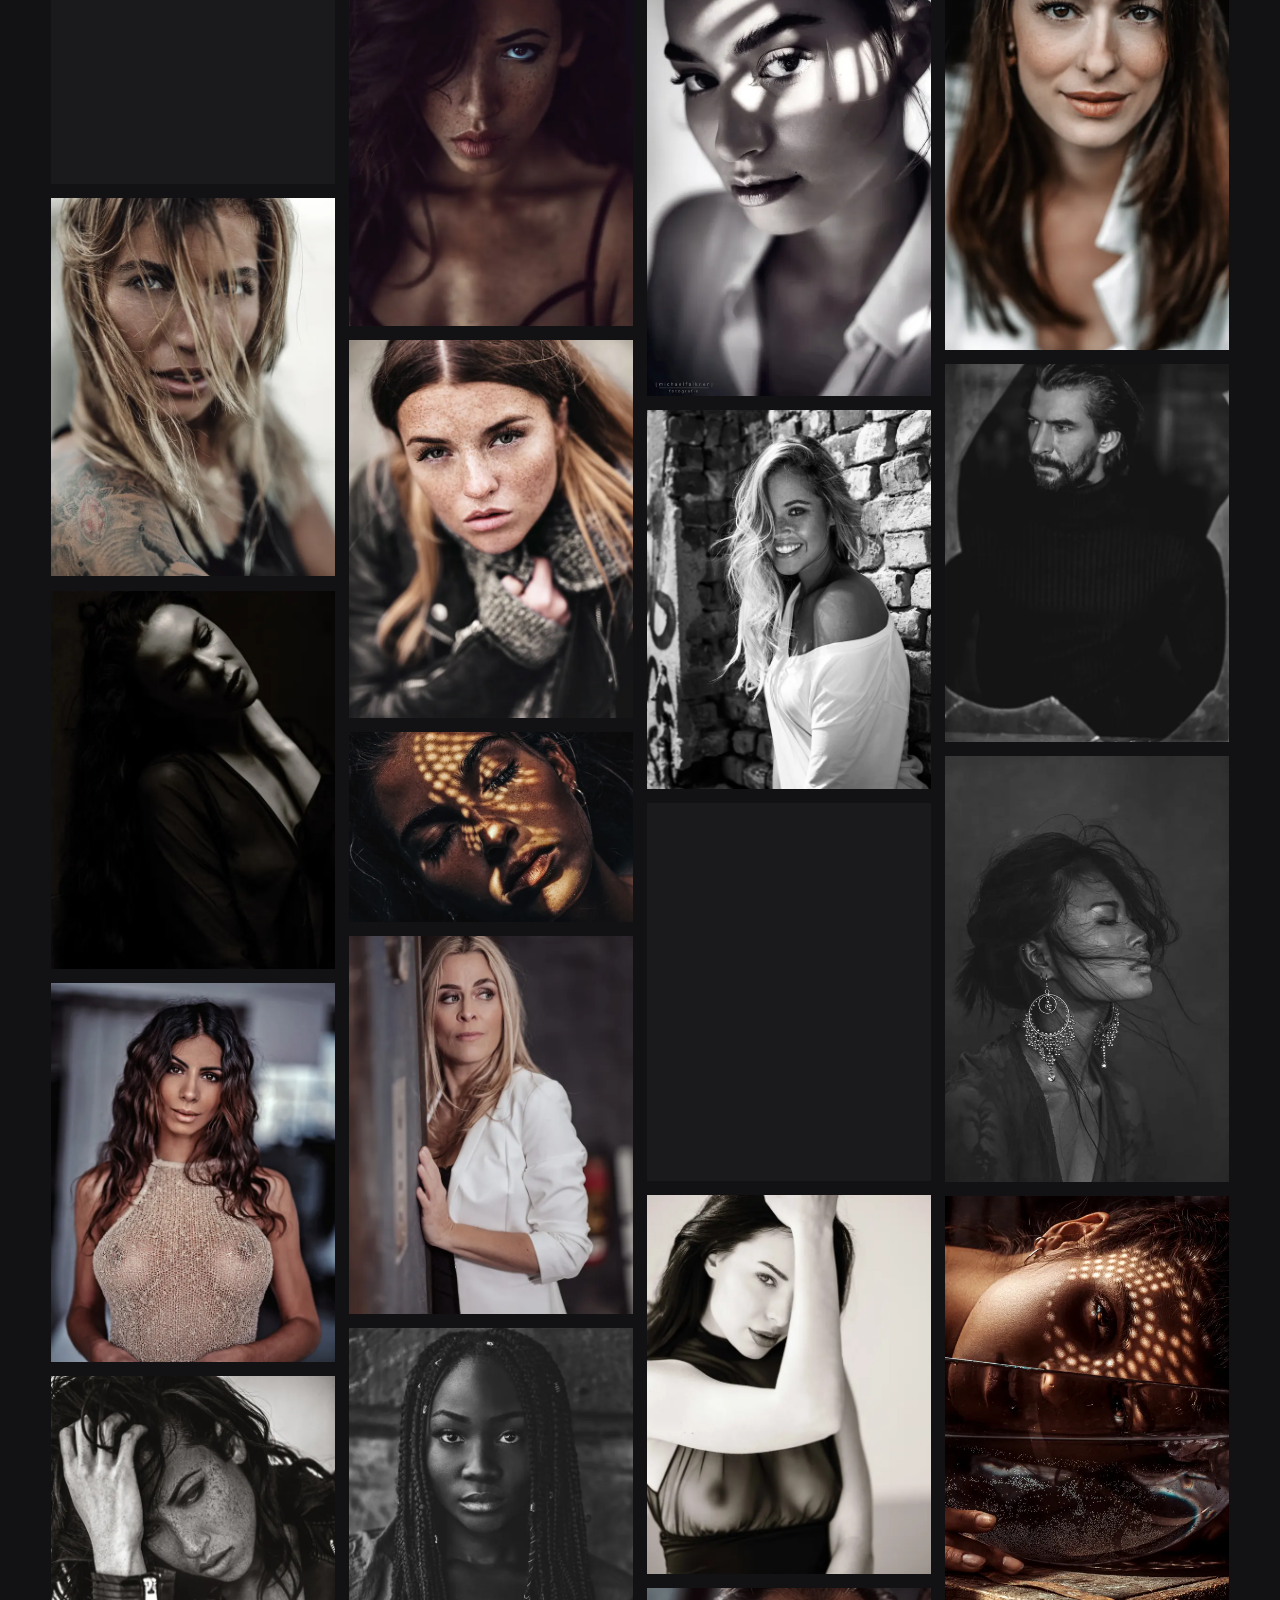
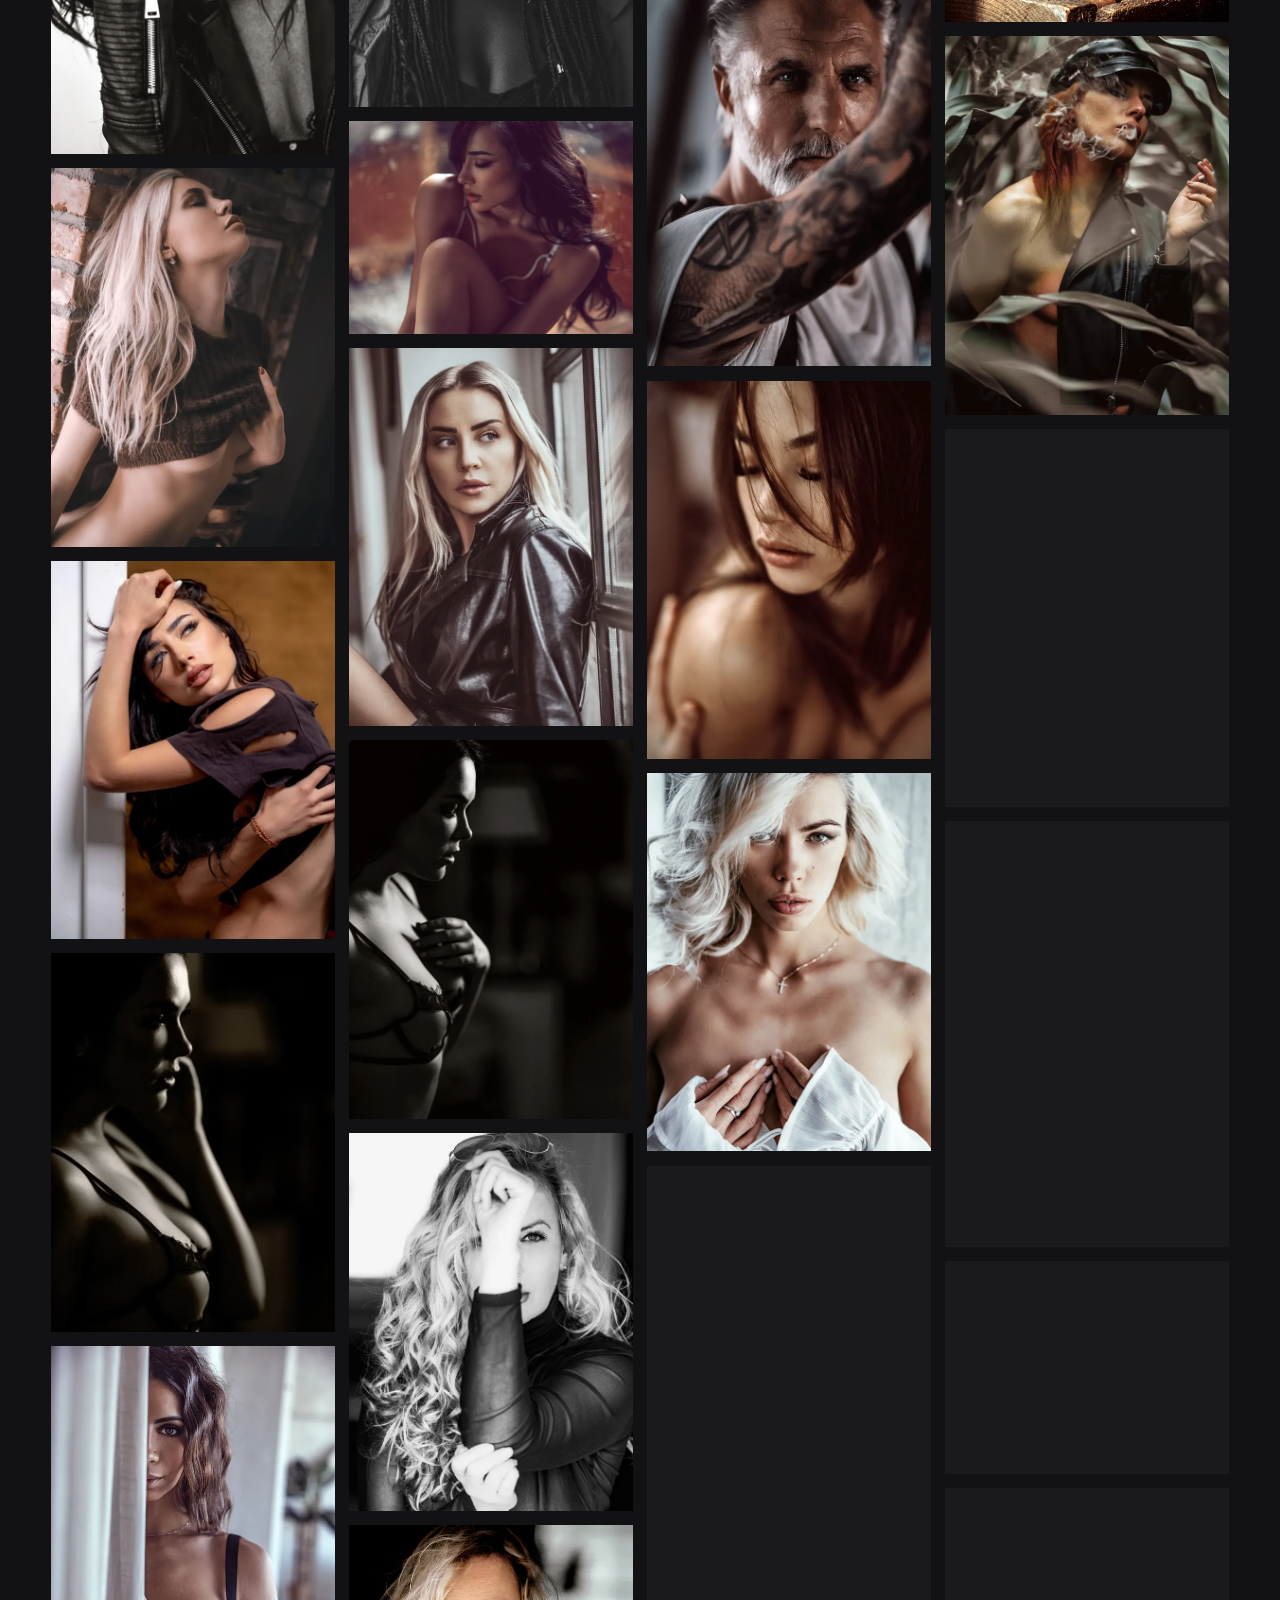
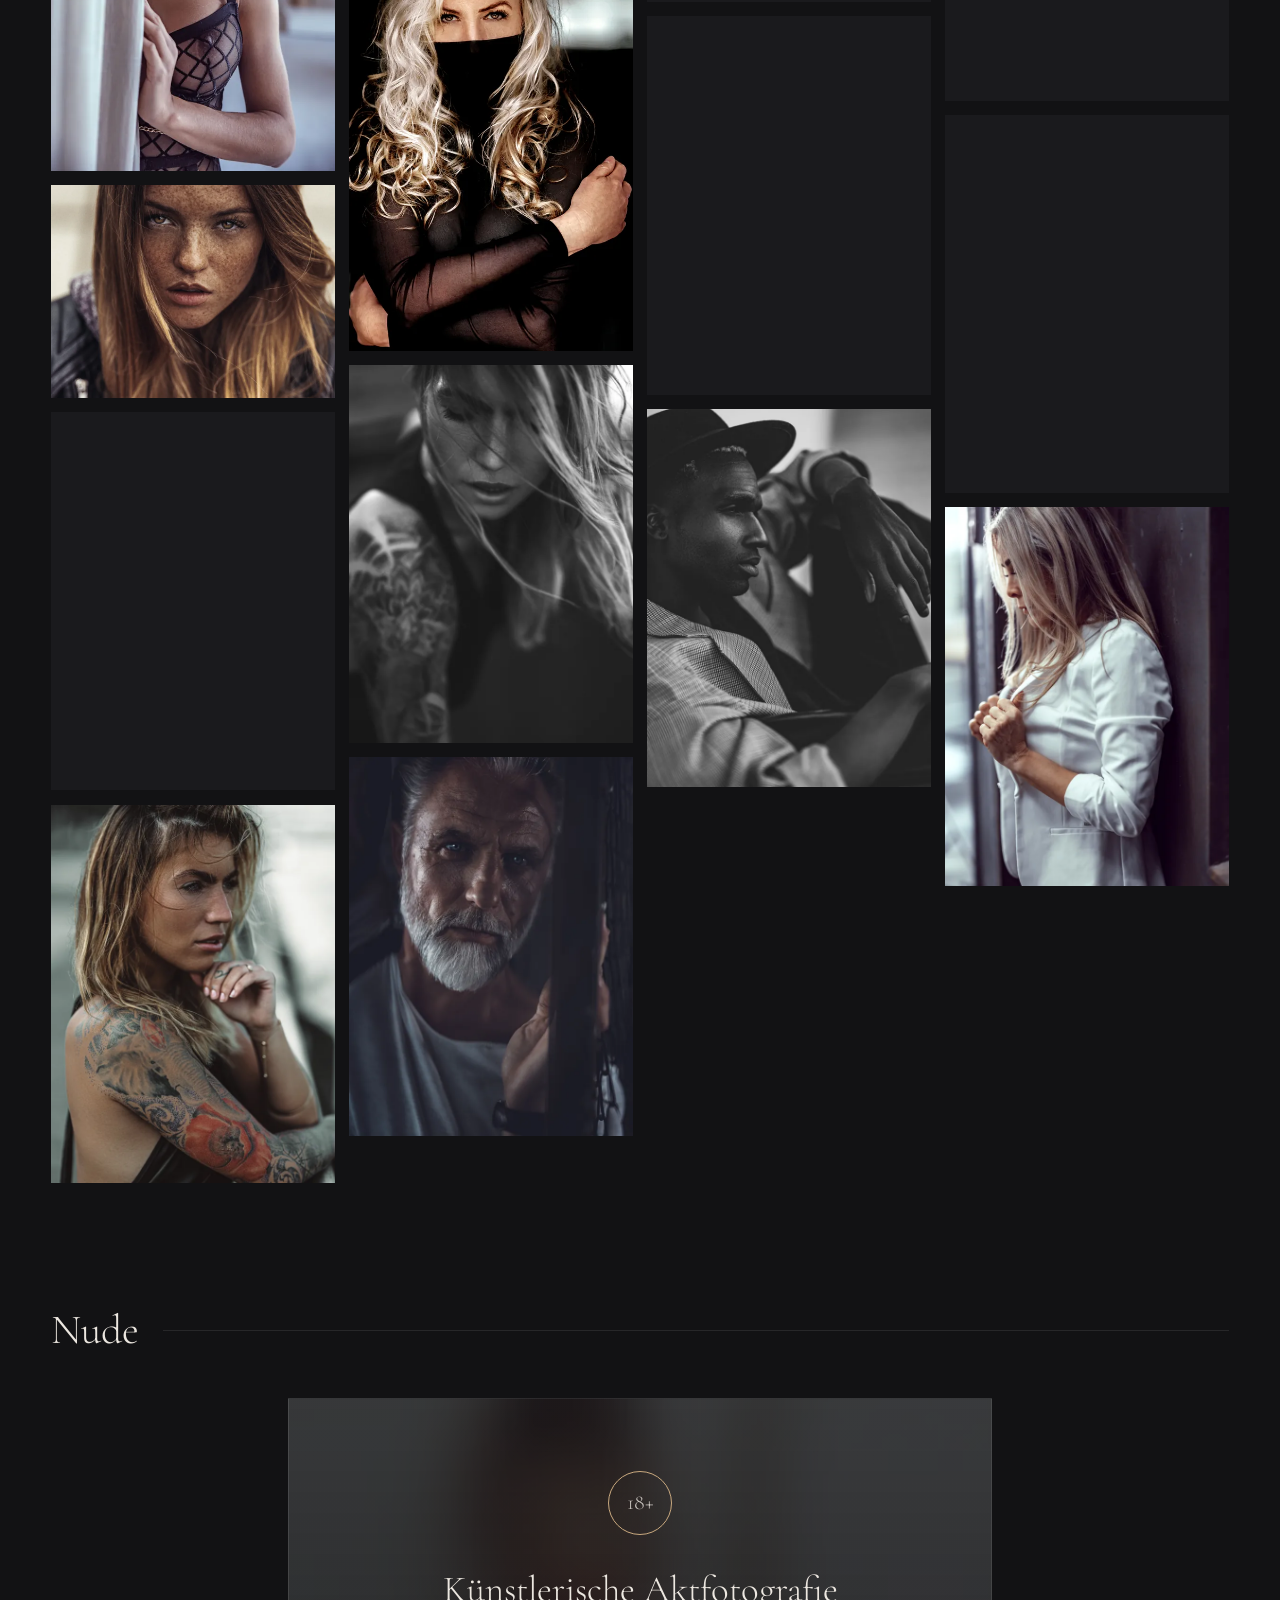
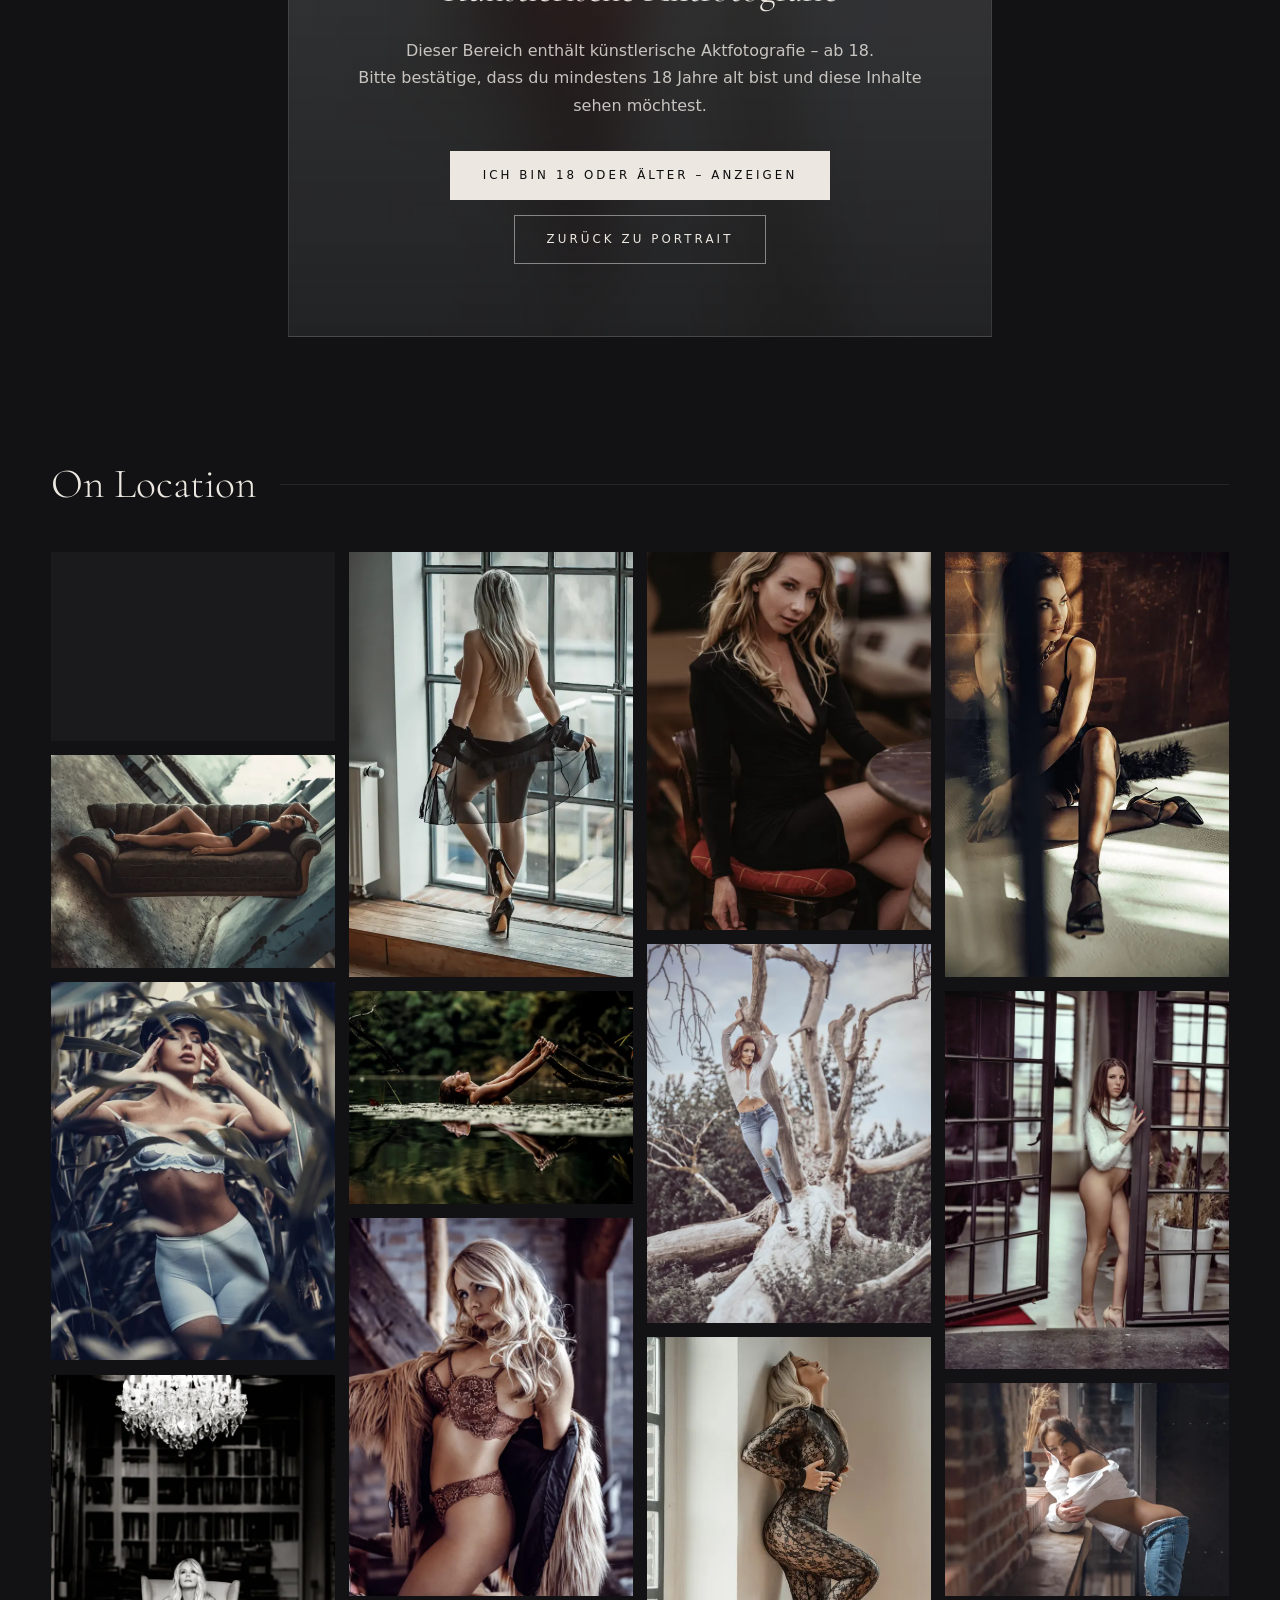
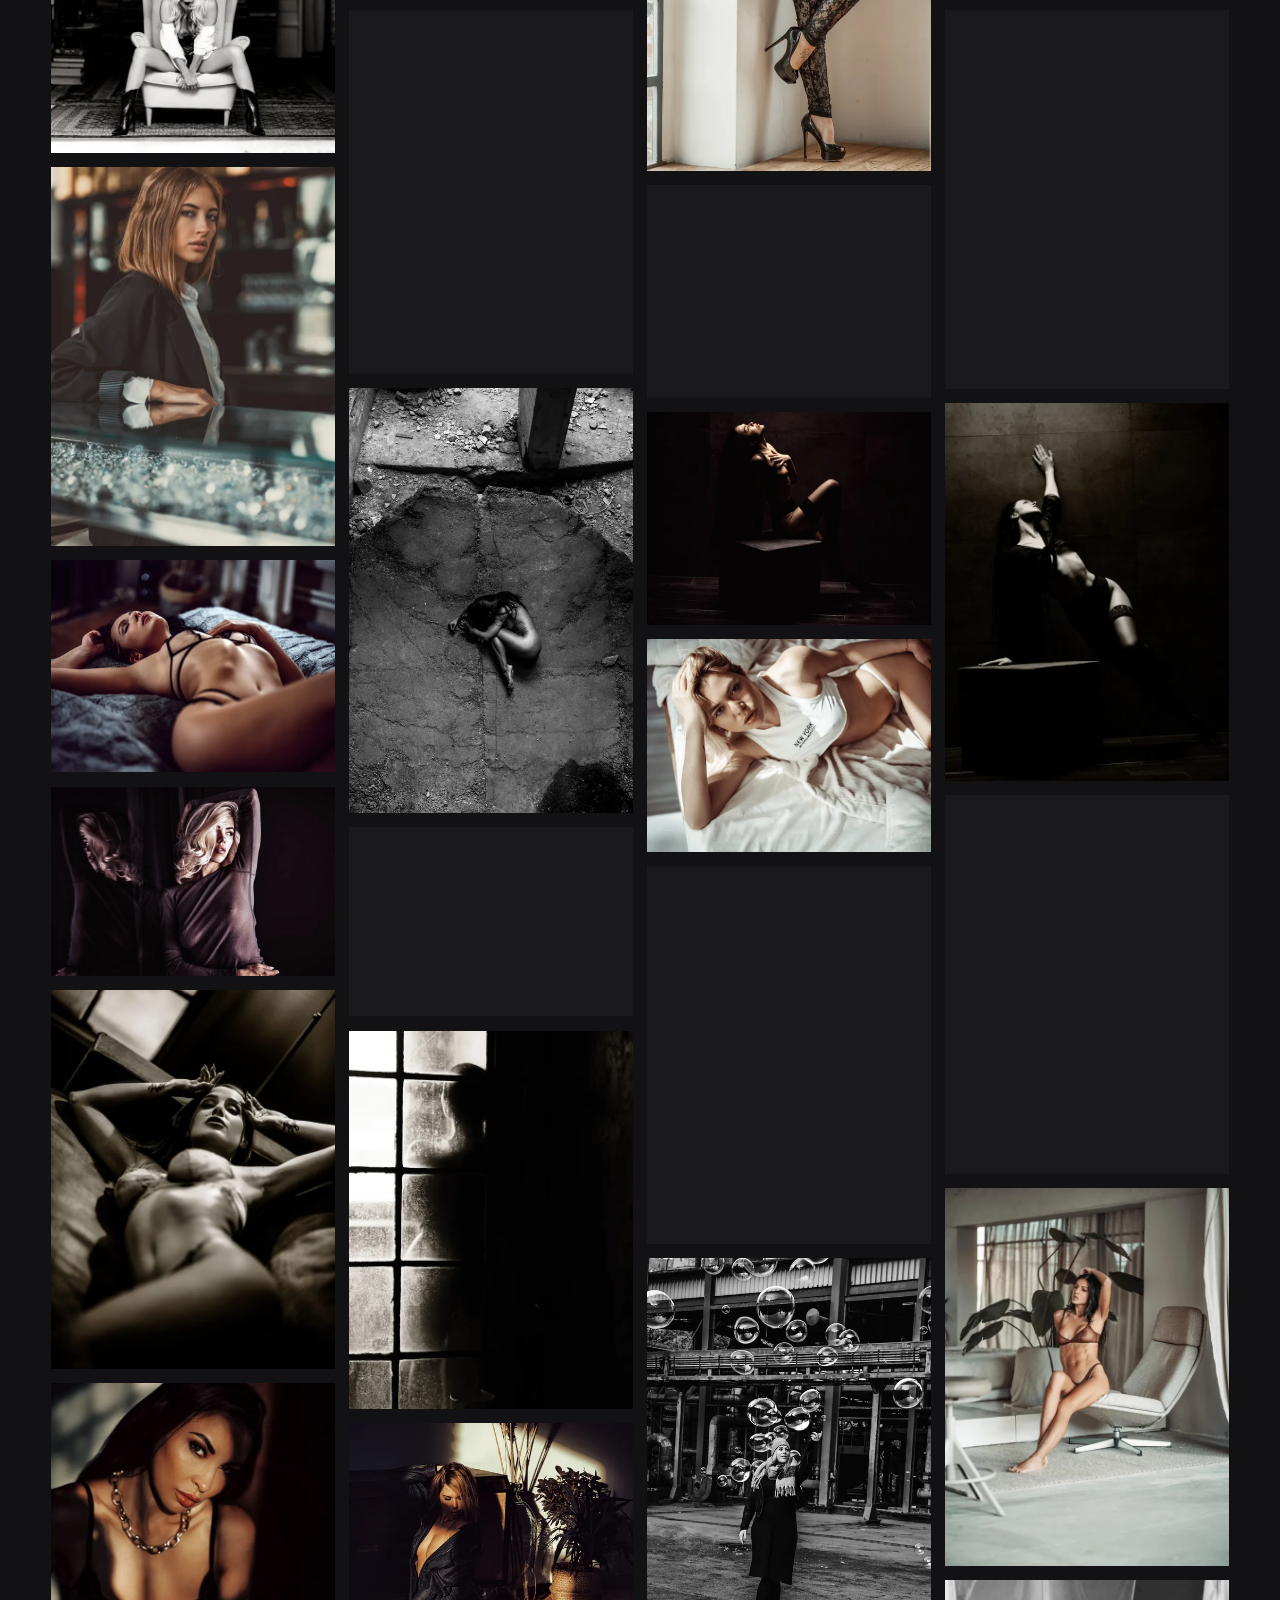
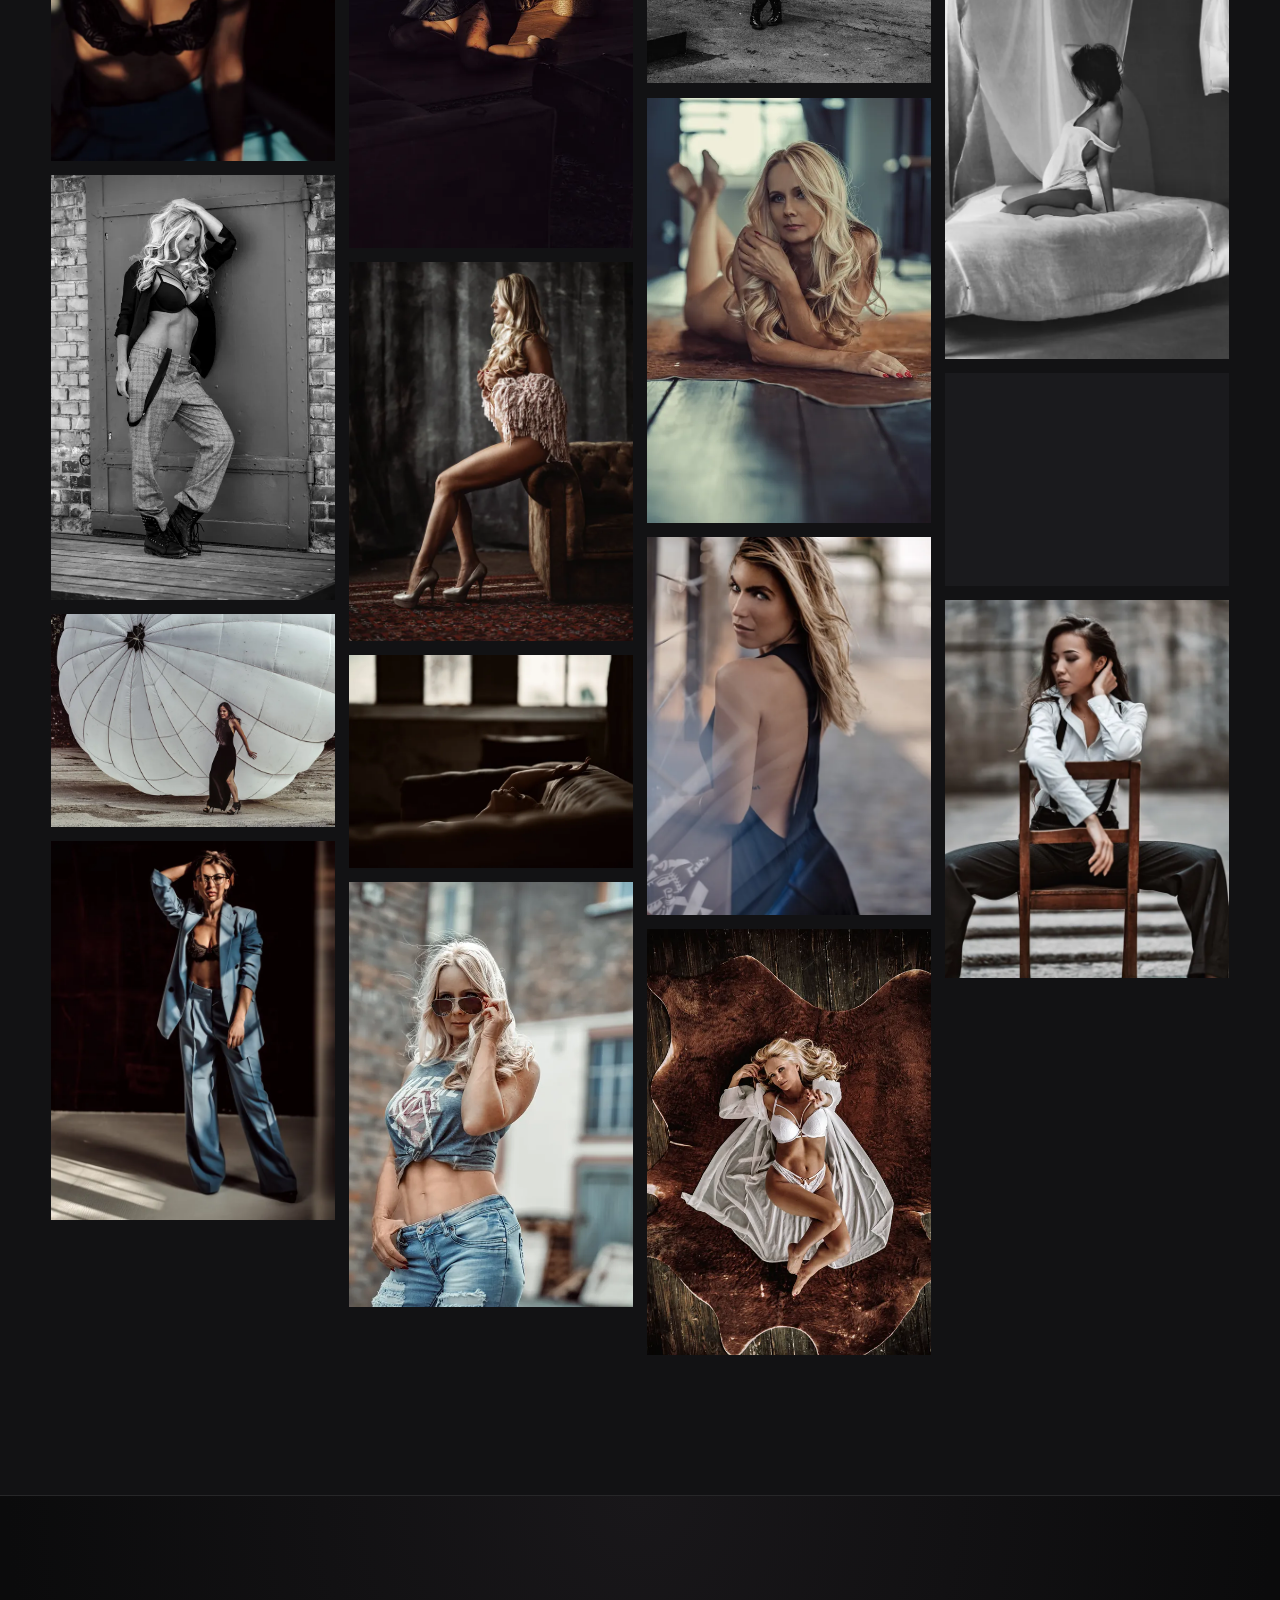
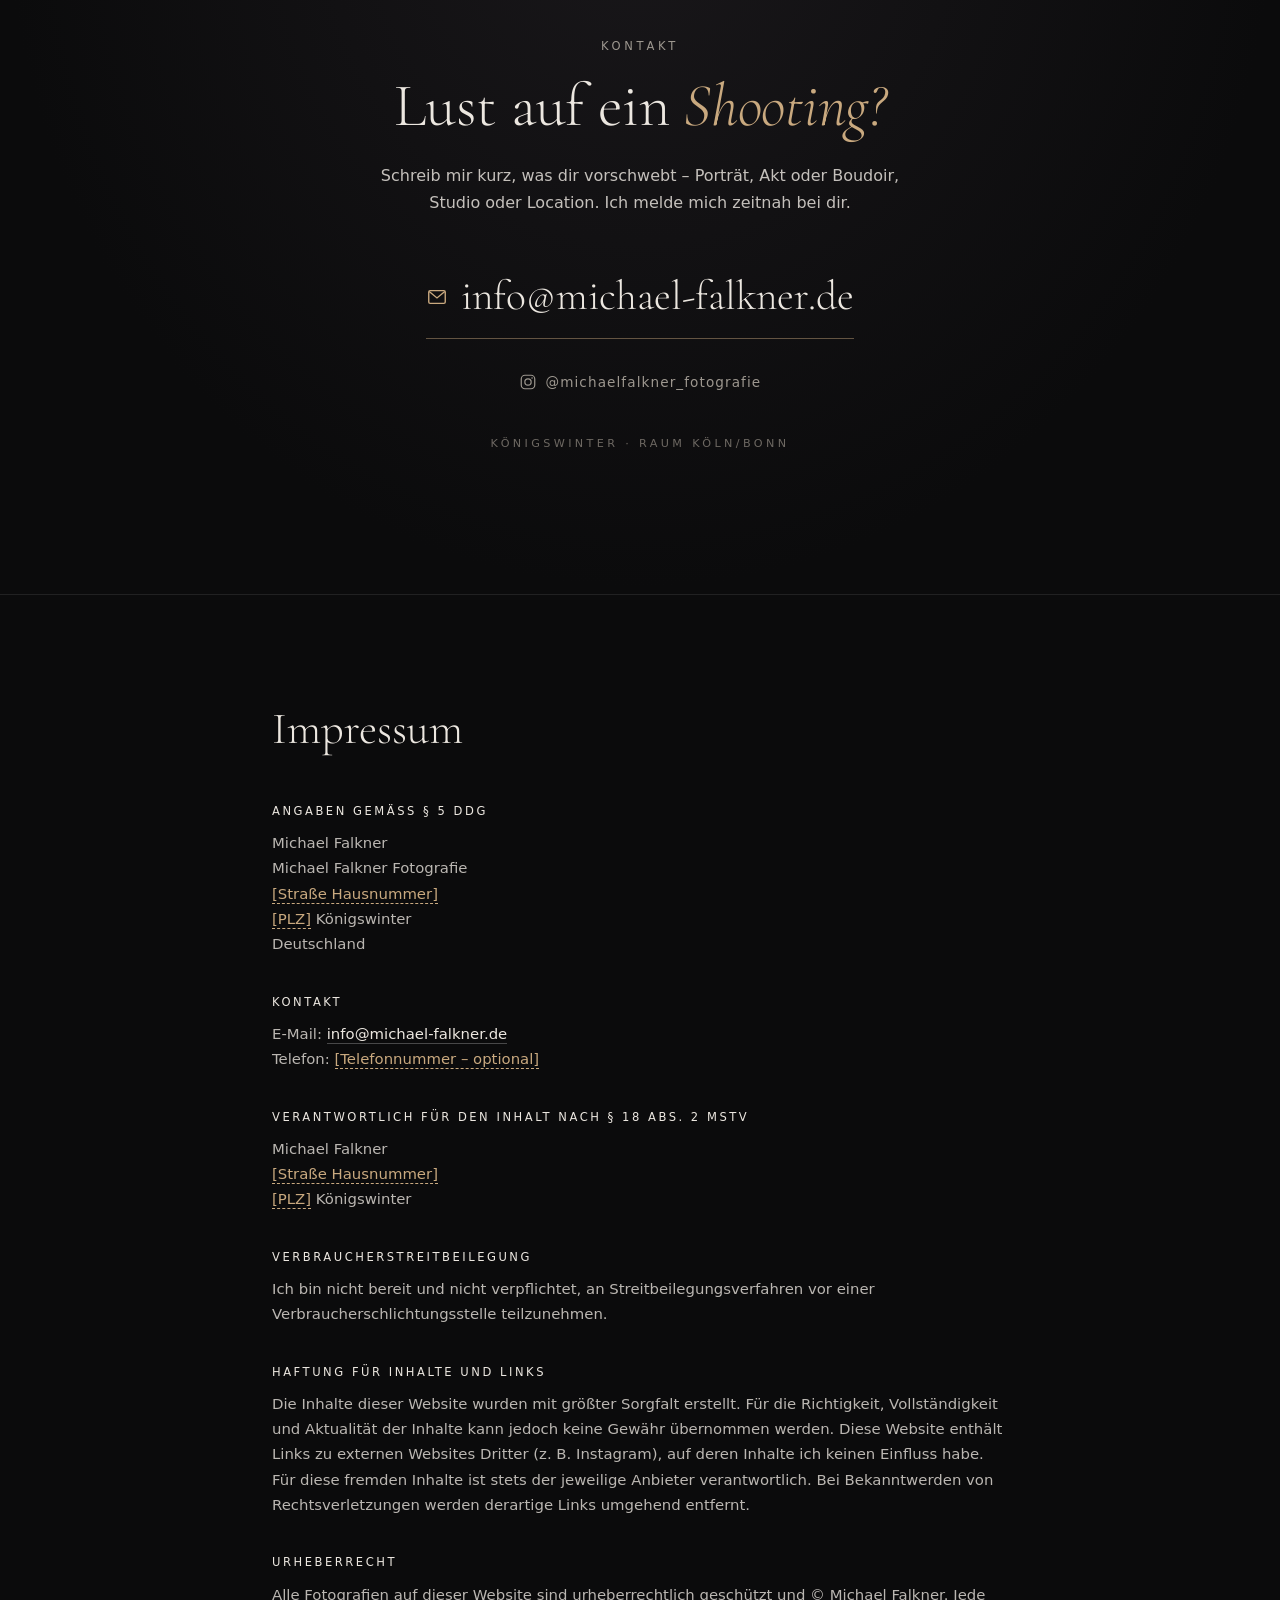
==== commit 2b59fae5: "Use michael-falkner.de for canonical and social metadata" ====
--- a/index.html
+++ b/index.html
@@ -8,7 +8,7 @@
   <meta name="author" content="Michael Falkner">
   <meta name="theme-color" content="#0b0b0c">
   <meta name="color-scheme" content="dark">
-  <link rel="canonical" href="https://mike21getit.github.io/michaelfalkner-fotografie/">
+  <link rel="canonical" href="https://michael-falkner.de/">
 
   <!-- Open Graph / Social -->
   <meta property="og:type" content="website">
@@ -16,8 +16,8 @@
   <meta property="og:site_name" content="Michael Falkner Fotografie">
   <meta property="og:title" content="Michael Falkner Fotografie – Porträt &amp; Akt">
   <meta property="og:description" content="Porträt-, Akt- und Boudoirfotografie aus Königswinter. Studio &amp; on location im Raum Köln/Bonn.">
-  <meta property="og:url" content="https://mike21getit.github.io/michaelfalkner-fotografie/">
-  <meta property="og:image" content="https://mike21getit.github.io/michaelfalkner-fotografie/img/og-image.jpg">
+  <meta property="og:url" content="https://michael-falkner.de/">
+  <meta property="og:image" content="https://michael-falkner.de/img/og-image.jpg">
   <meta property="og:image:width" content="900">
   <meta property="og:image:height" content="1200">
   <meta property="og:image:alt" content="Porträt von Mary van Dee – Michael Falkner Fotografie">
@@ -38,8 +38,8 @@
     "@type": "ProfessionalService",
     "name": "Michael Falkner Fotografie",
     "description": "Porträt-, Akt- und Boudoirfotografie im Raum Köln/Bonn",
-    "url": "https://mike21getit.github.io/michaelfalkner-fotografie/",
-    "image": "https://mike21getit.github.io/michaelfalkner-fotografie/img/og-image.jpg",
+    "url": "https://michael-falkner.de/",
+    "image": "https://michael-falkner.de/img/og-image.jpg",
     "email": "info@michael-falkner.de",
     "address": { "@type": "PostalAddress", "addressLocality": "Königswinter", "addressRegion": "NRW", "addressCountry": "DE" },
     "areaServed": ["Königswinter", "Bonn", "Köln"],
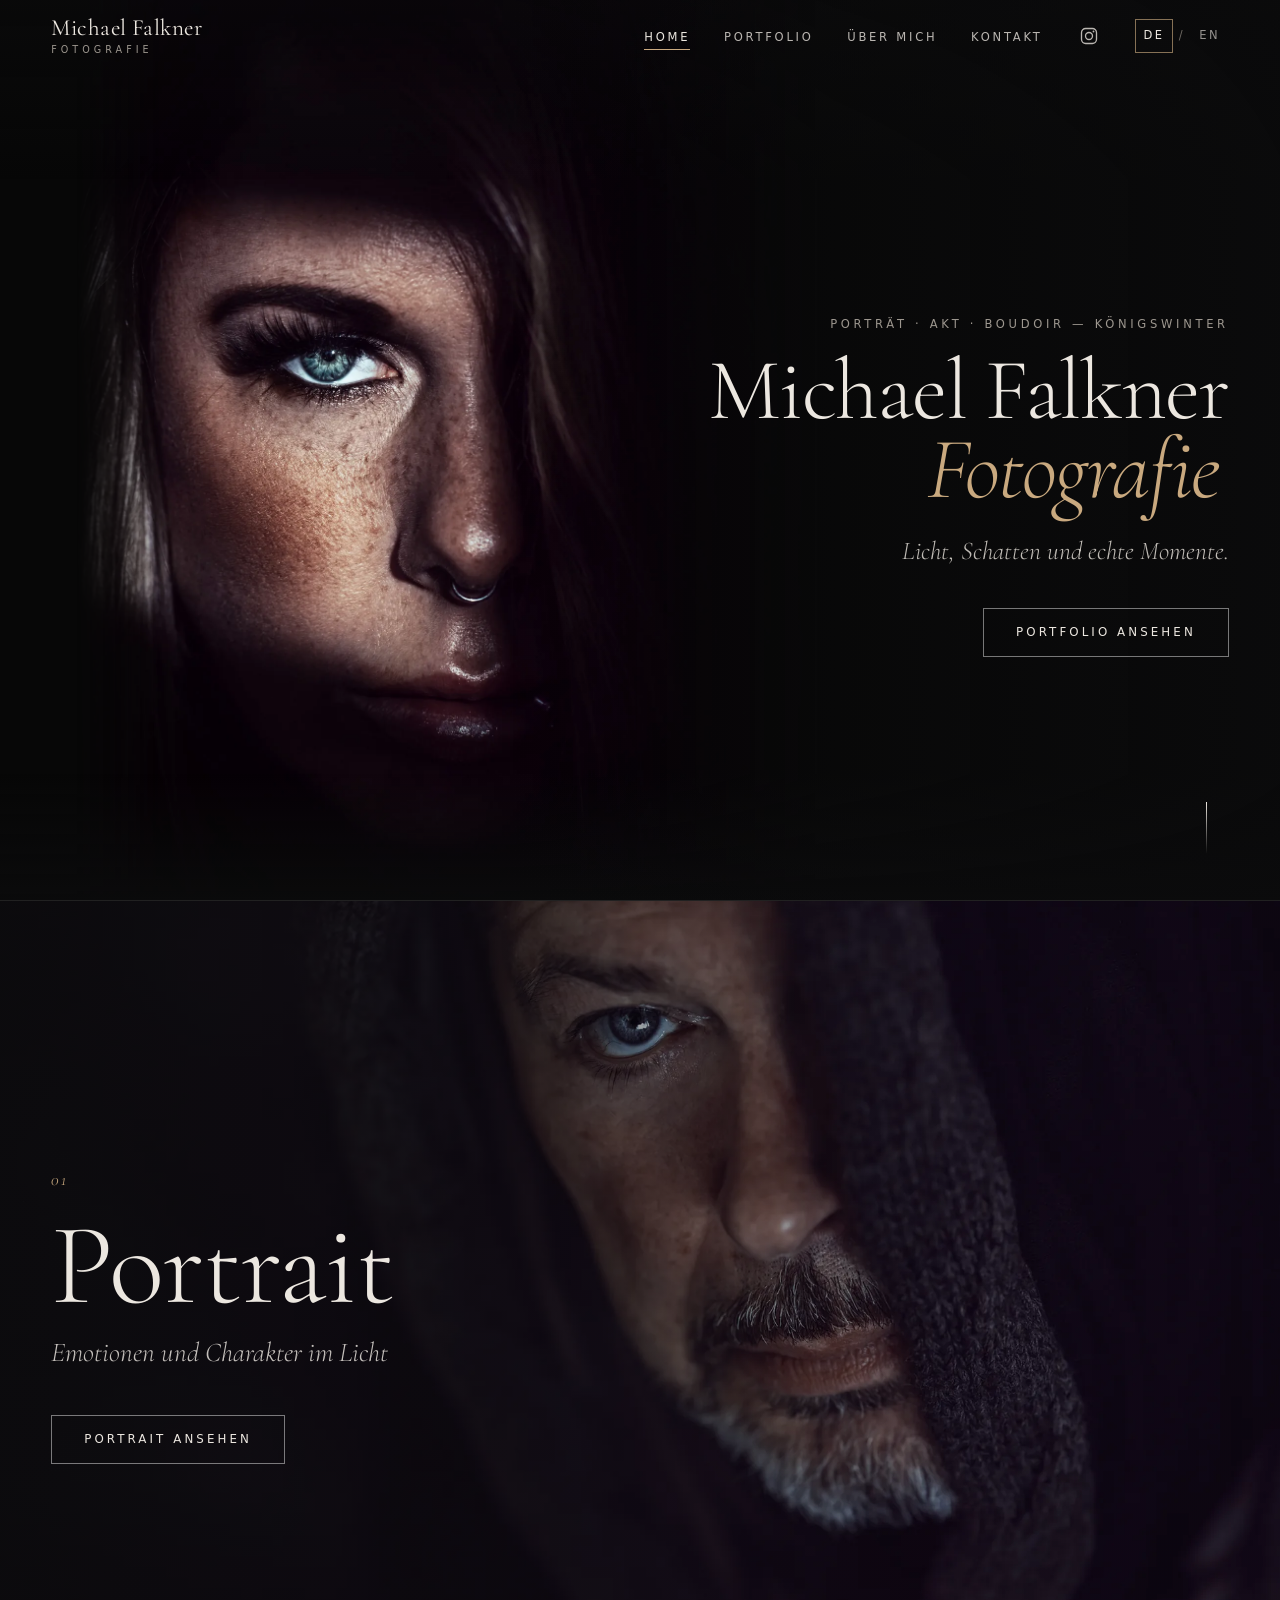
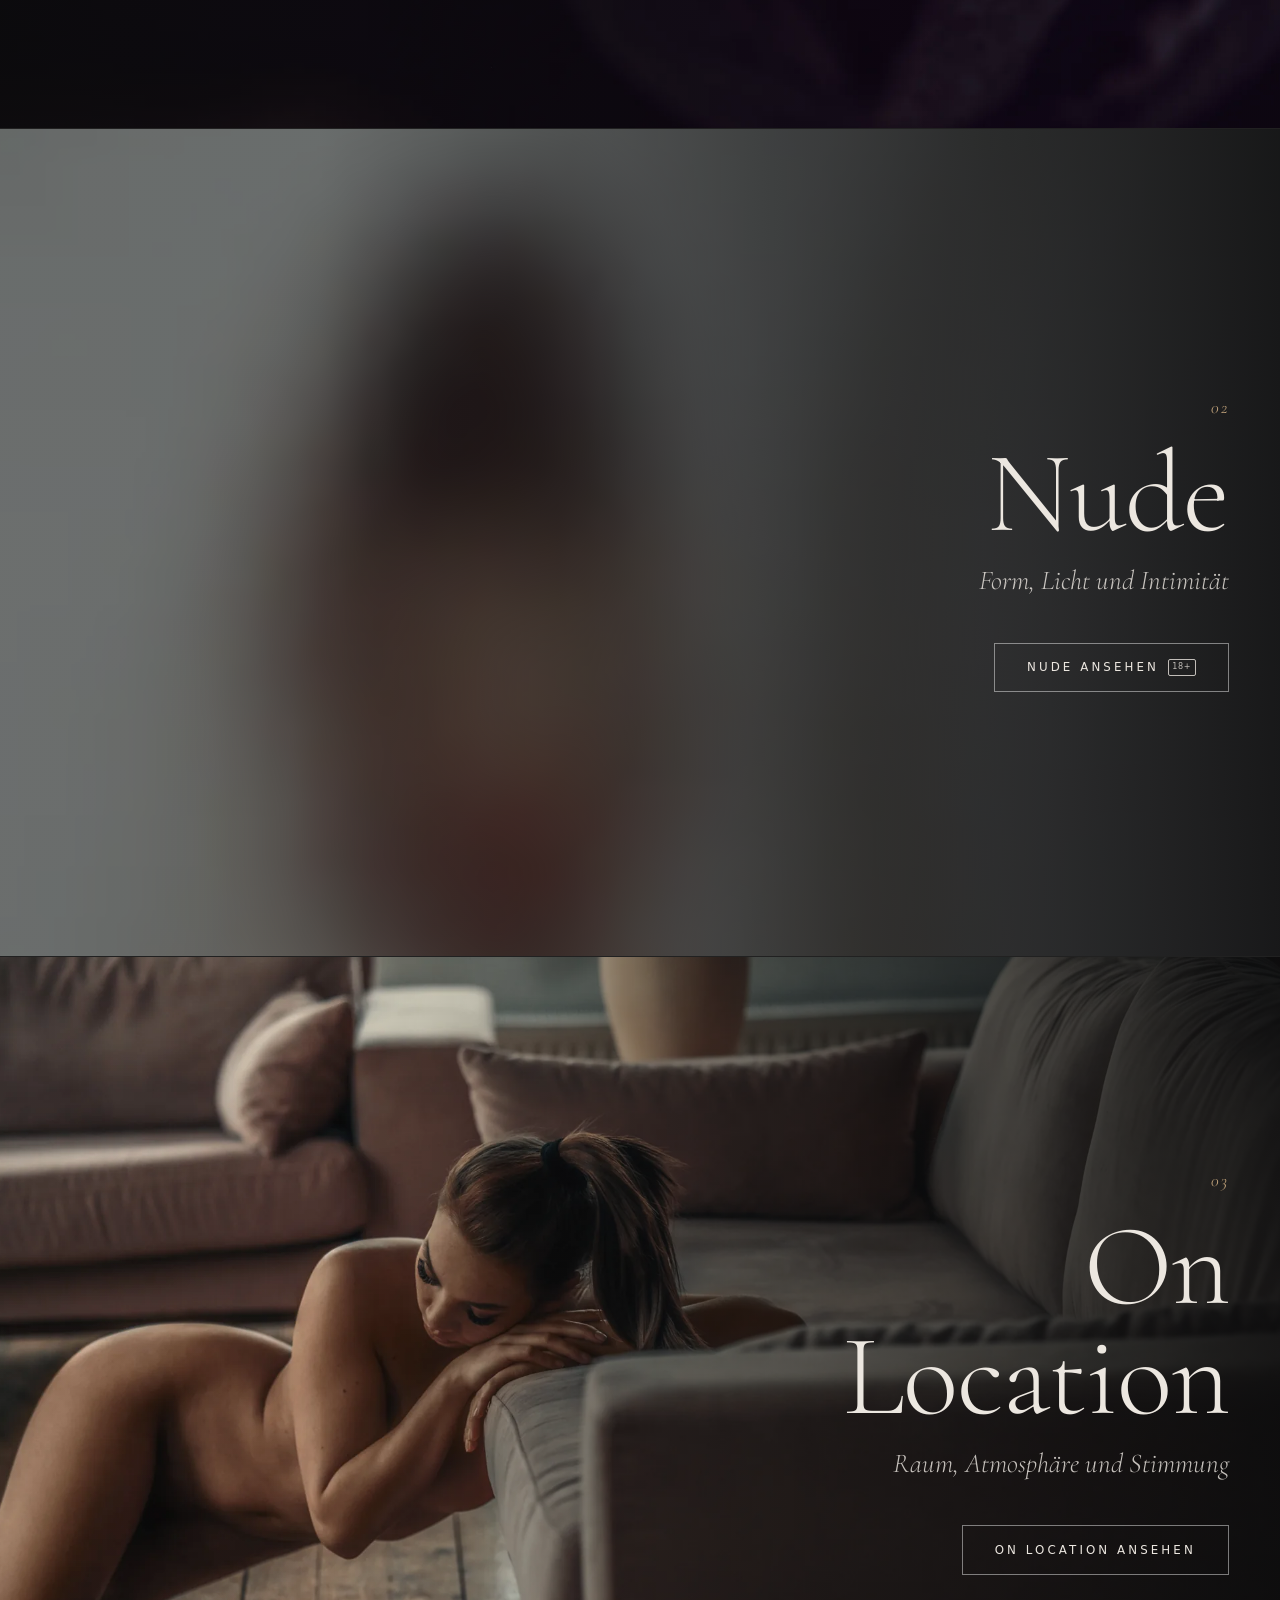
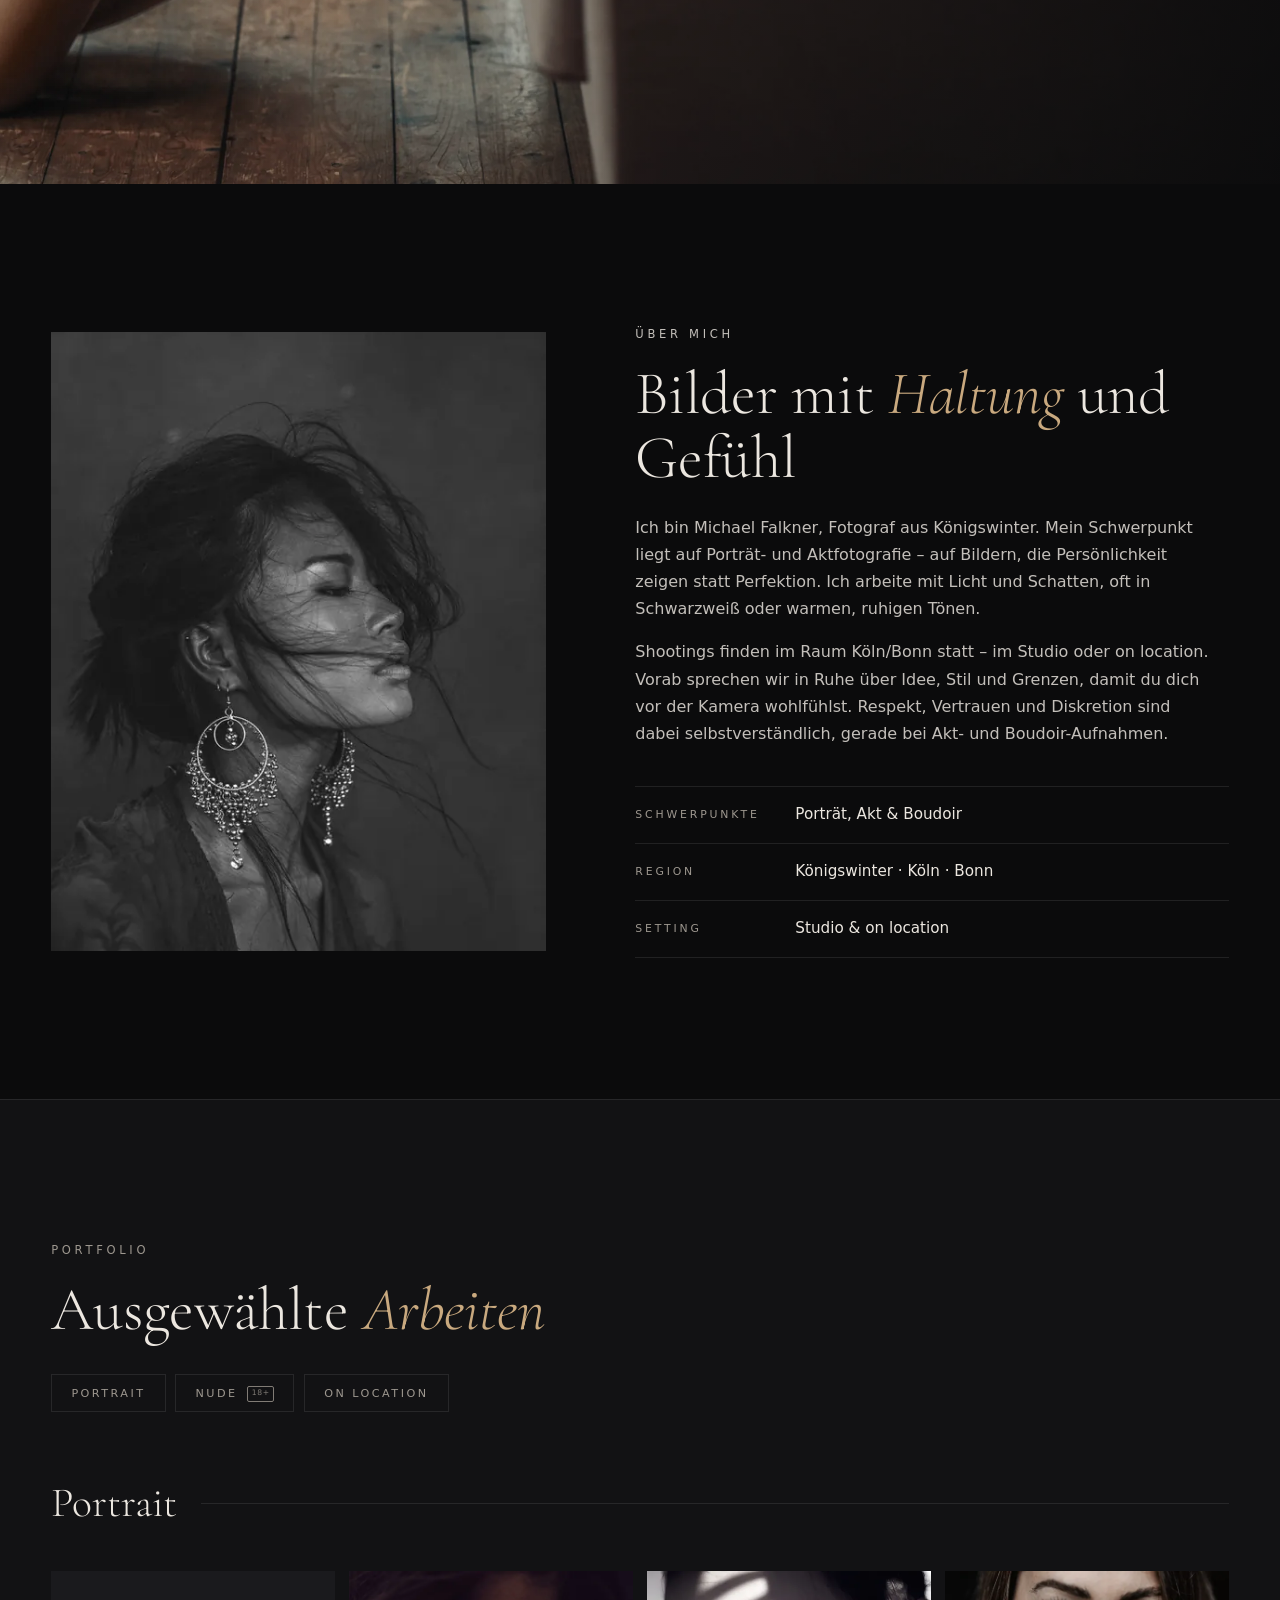
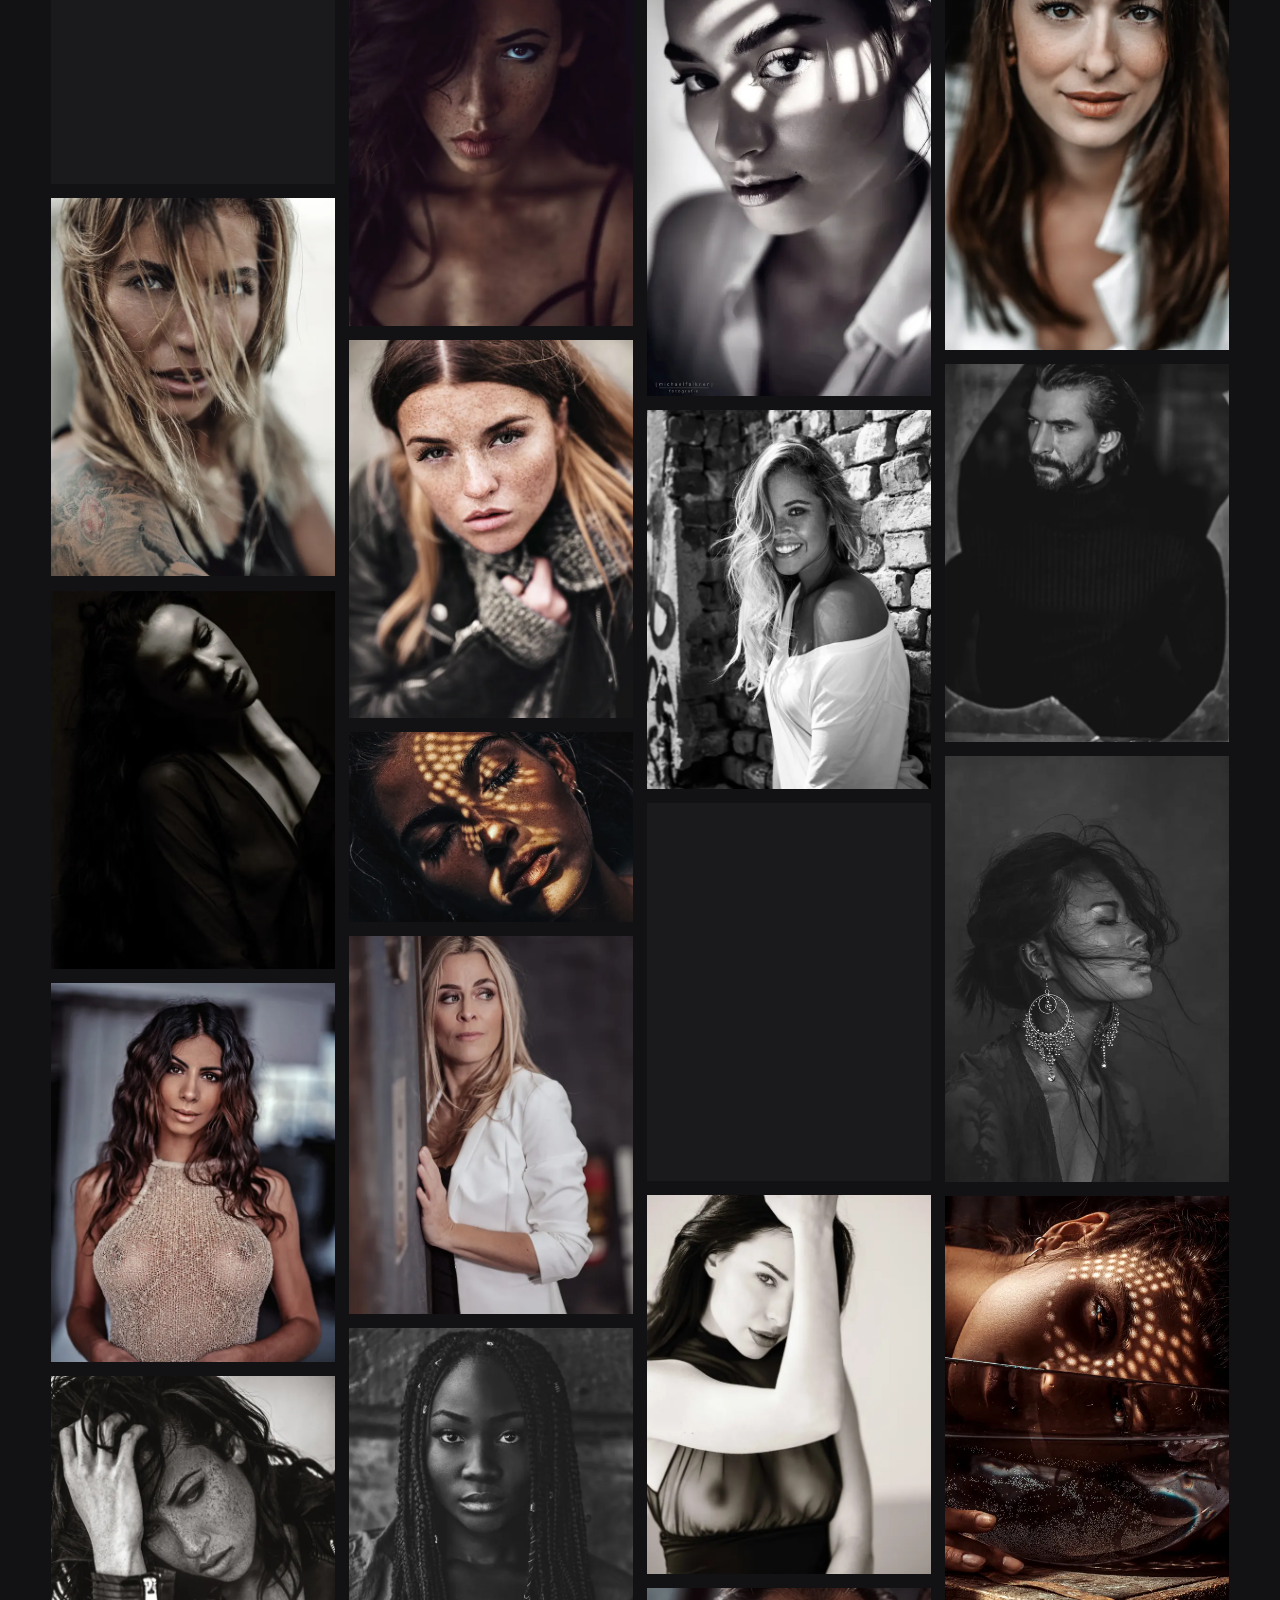
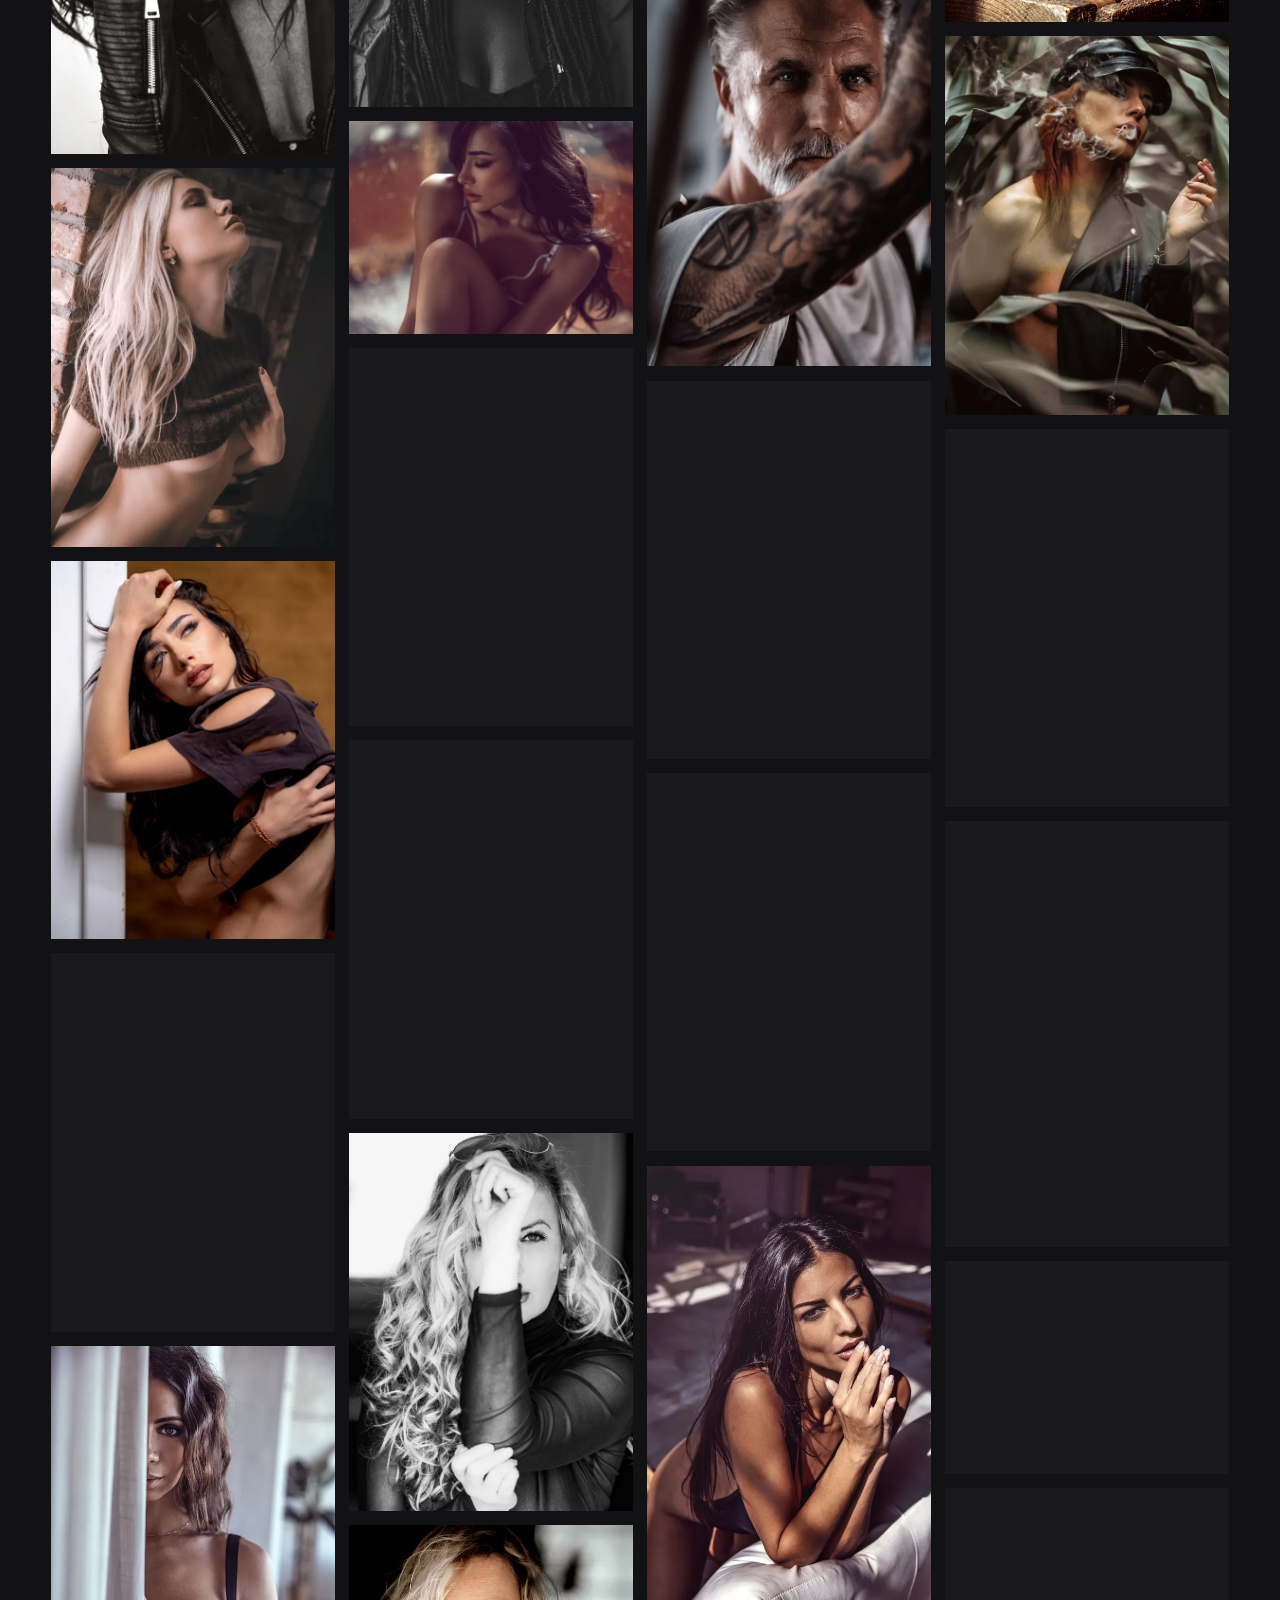
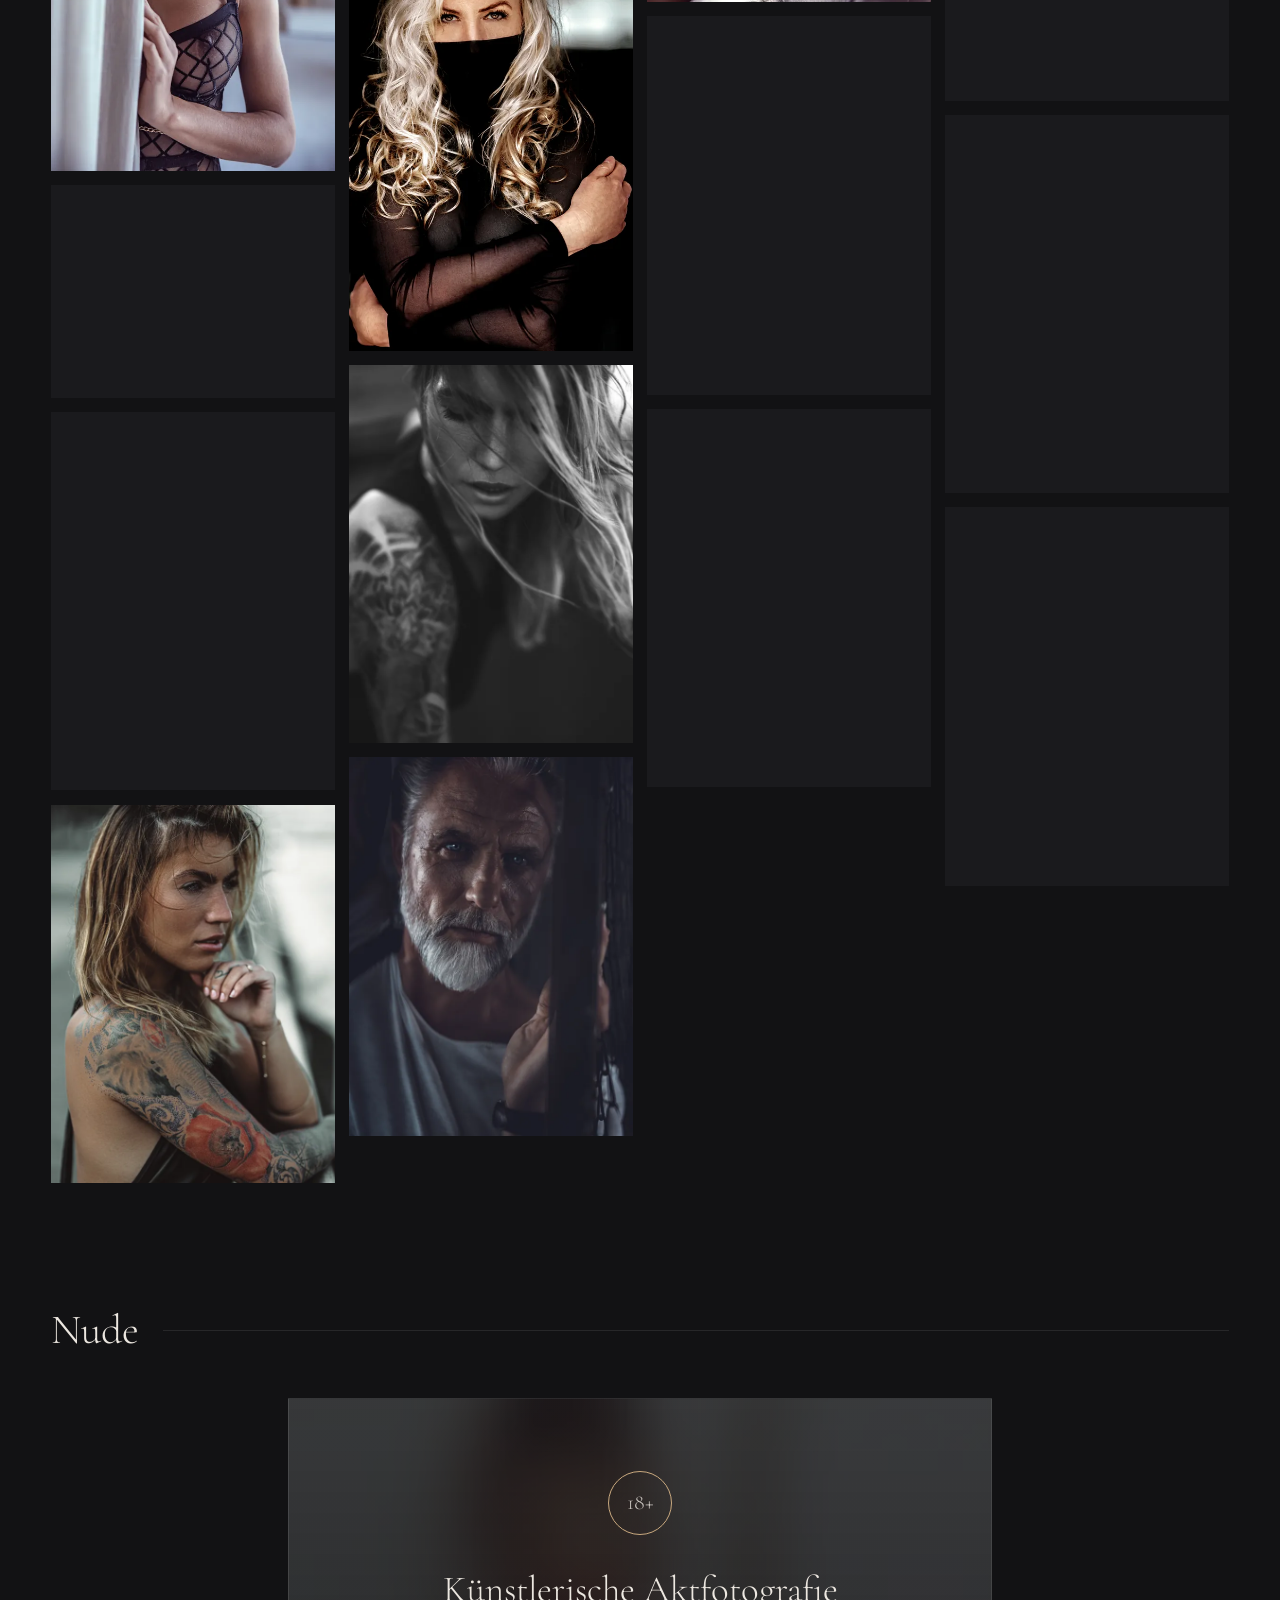
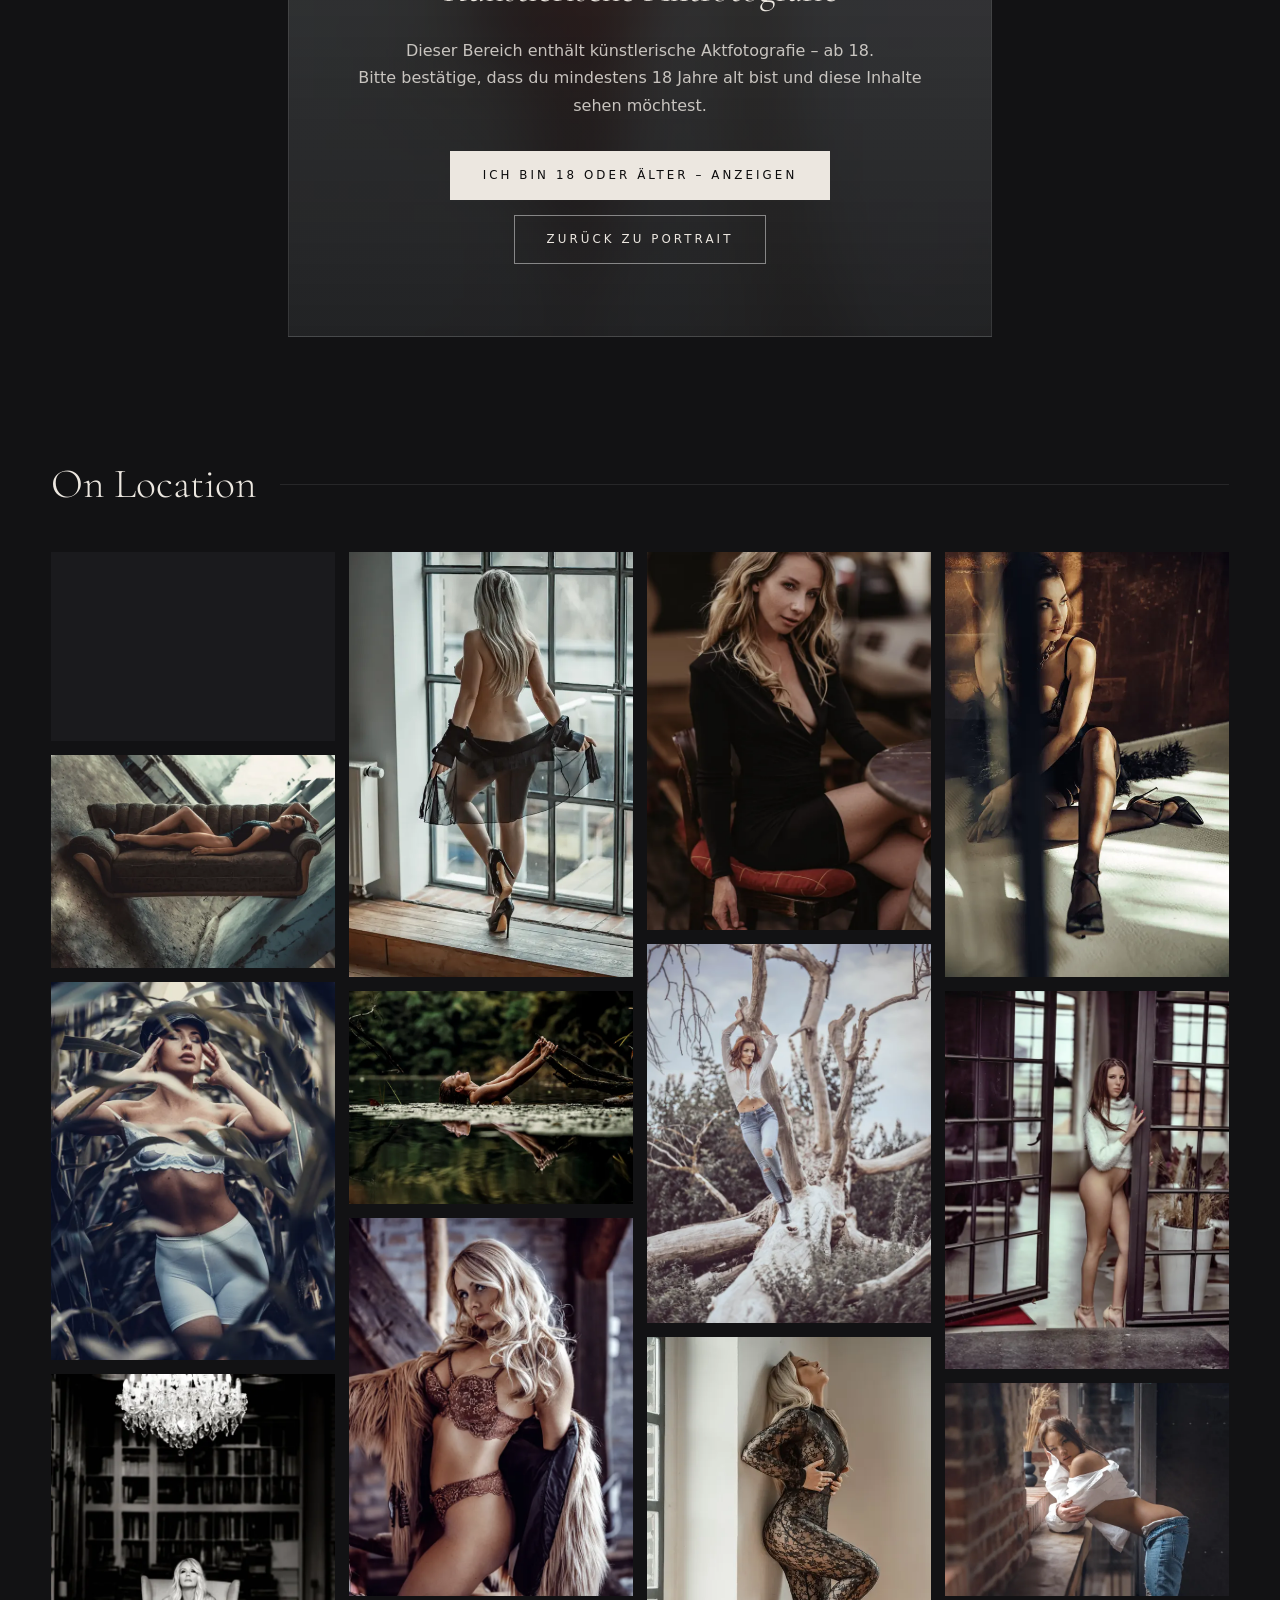
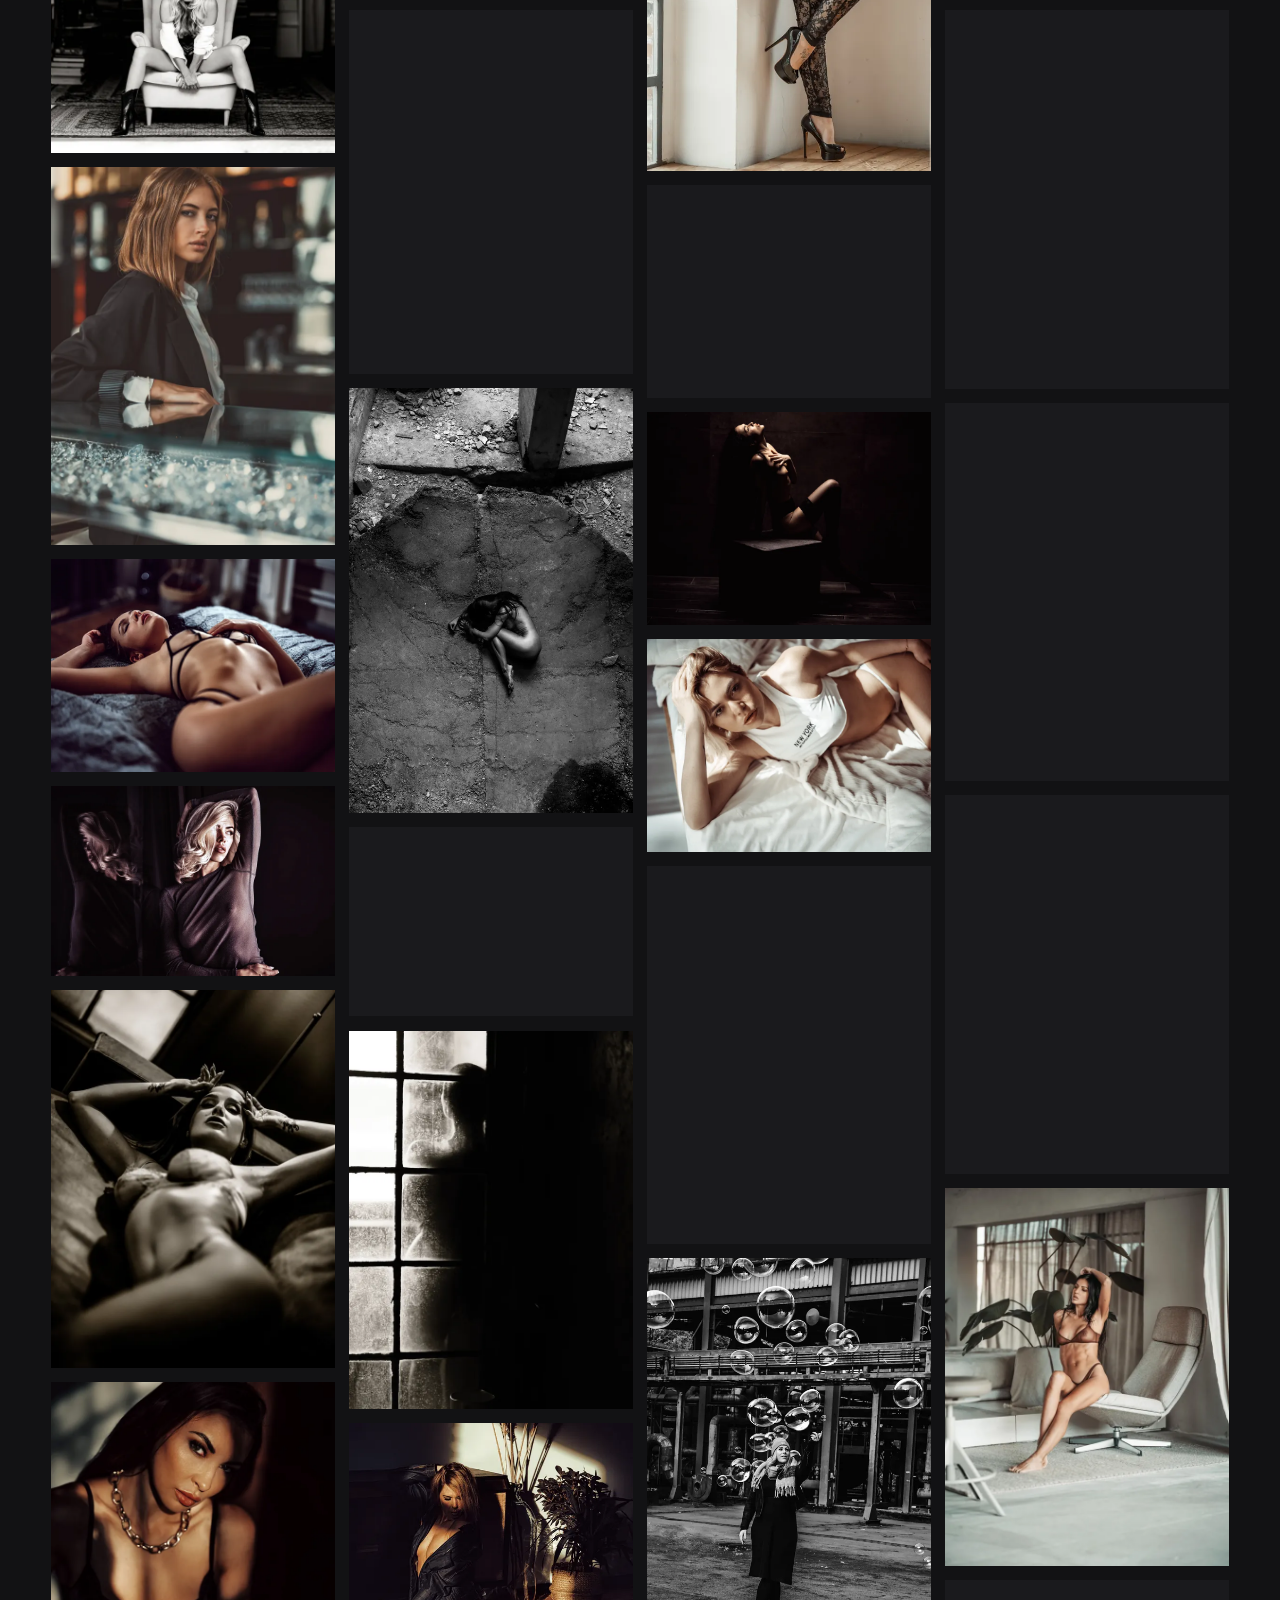
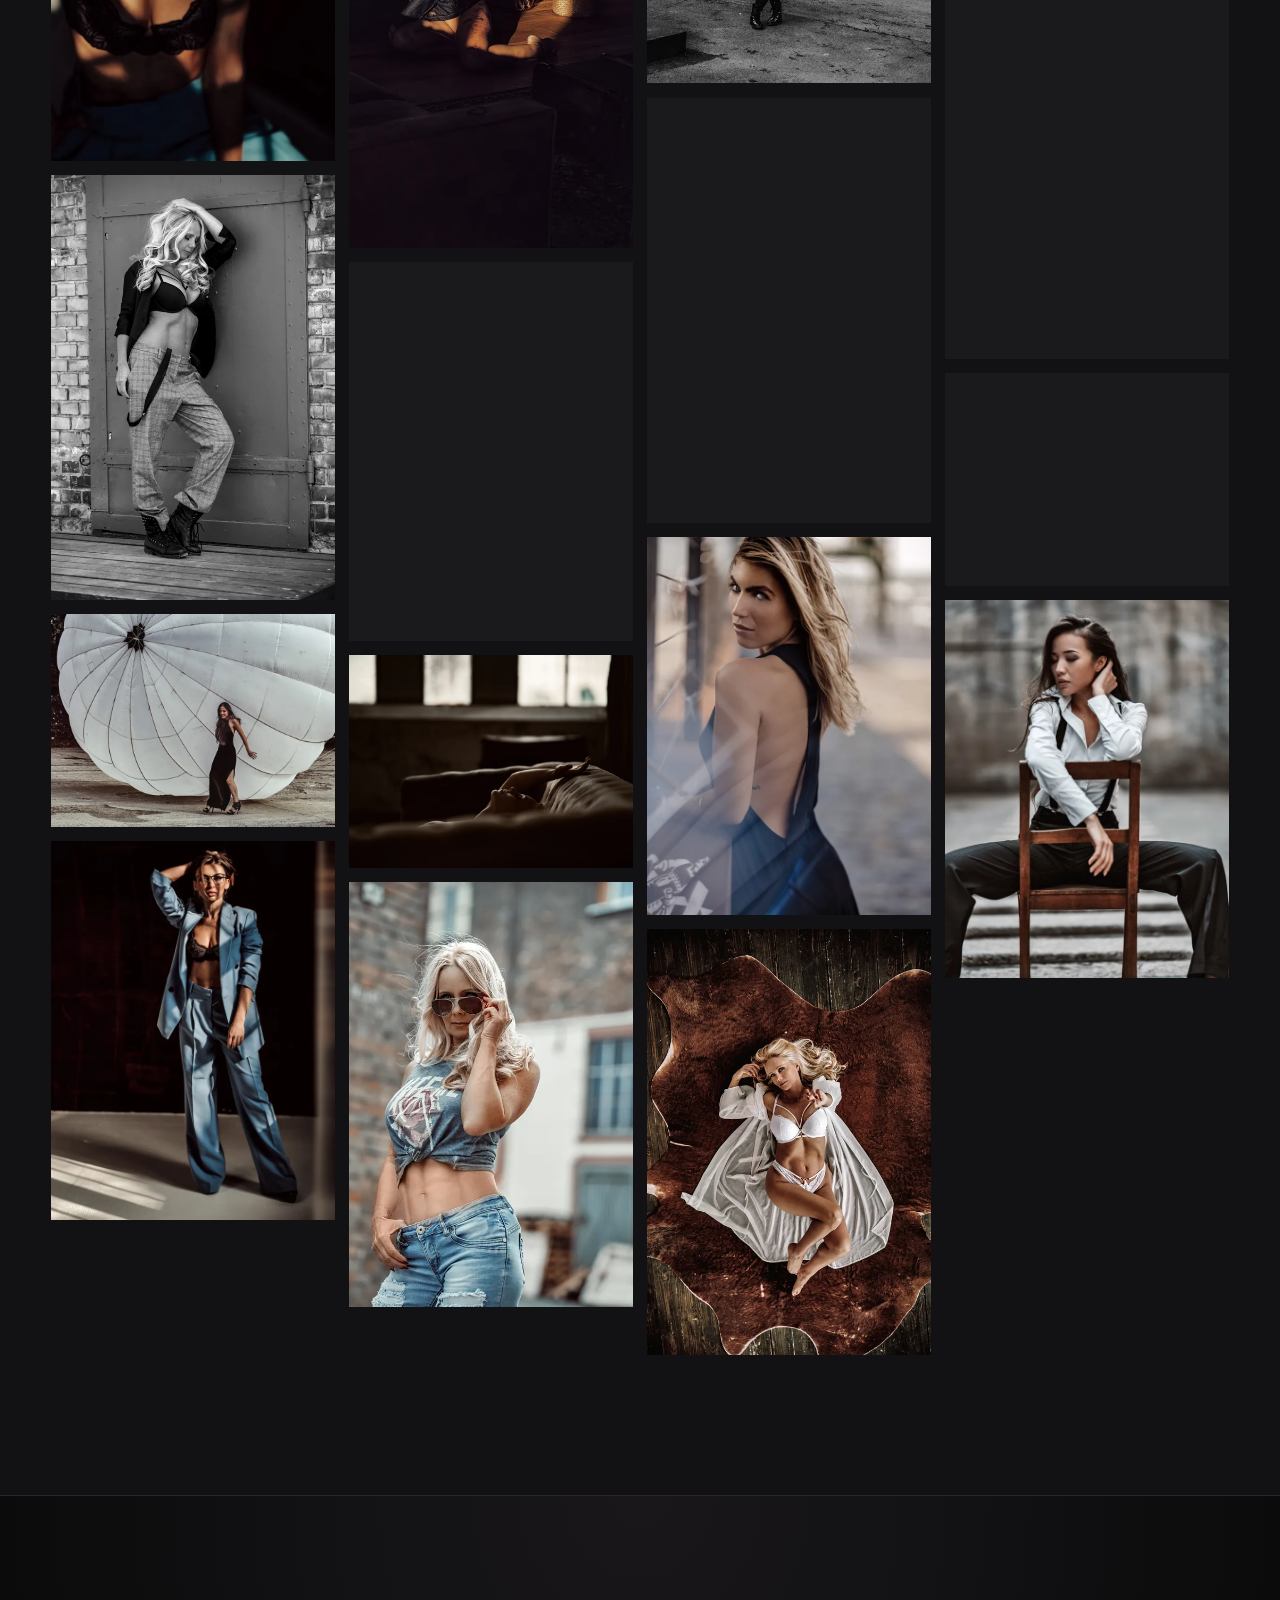
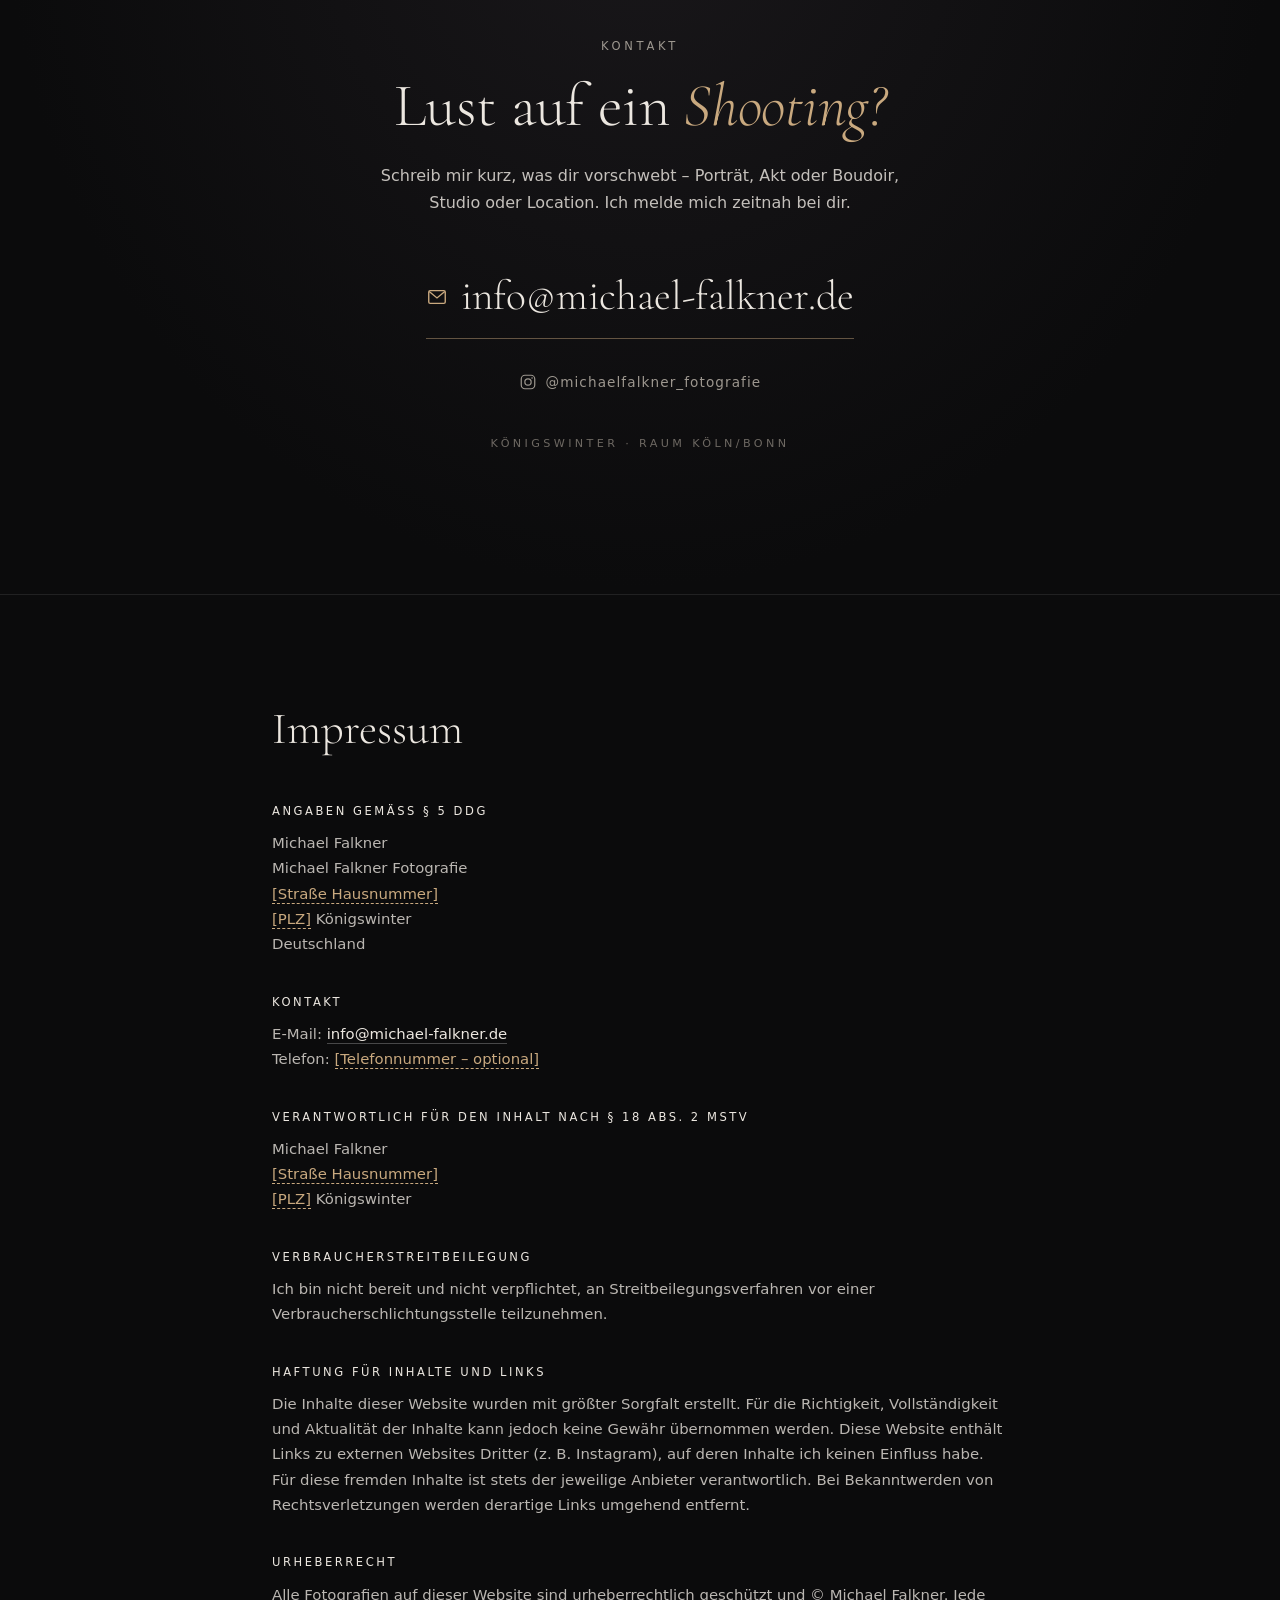
==== commit 440e9e90: "Zweisprachig: englische Fassung unter /en/ mit DE/EN-Umschalter, hreflang und Sitemap" ====
--- a/index.html
+++ b/index.html
@@ -9,10 +9,14 @@
   <meta name="theme-color" content="#0b0b0c">
   <meta name="color-scheme" content="dark">
   <link rel="canonical" href="https://michael-falkner.de/">
+  <link rel="alternate" hreflang="de" href="https://michael-falkner.de/">
+  <link rel="alternate" hreflang="en" href="https://michael-falkner.de/en/">
+  <link rel="alternate" hreflang="x-default" href="https://michael-falkner.de/">
 
   <!-- Open Graph / Social -->
   <meta property="og:type" content="website">
   <meta property="og:locale" content="de_DE">
+  <meta property="og:locale:alternate" content="en_GB">
   <meta property="og:site_name" content="Michael Falkner Fotografie">
   <meta property="og:title" content="Michael Falkner Fotografie – Porträt &amp; Akt">
   <meta property="og:description" content="Porträt-, Akt- und Boudoirfotografie aus Königswinter. Studio &amp; on location im Raum Köln/Bonn.">
@@ -29,7 +33,7 @@
 
   <link rel="preload" href="fonts/cormorant-garamond-latin.woff2" as="font" type="font/woff2" crossorigin>
   <link rel="preload" as="image" href="img/full/hero-mary-van-dee-01.webp" imagesrcset="img/thumb/hero-mary-van-dee-01.webp 800w, img/full/hero-mary-van-dee-01.webp 1500w" imagesizes="100vw" fetchpriority="high">
-  <link rel="stylesheet" href="css/style.css?v=202610190034">
+  <link rel="stylesheet" href="css/style.css?v=202611192130">
   <script>document.documentElement.classList.add('js');</script>
 
   <script type="application/ld+json">
@@ -38,6 +42,7 @@
     "@type": "ProfessionalService",
     "name": "Michael Falkner Fotografie",
     "description": "Porträt-, Akt- und Boudoirfotografie im Raum Köln/Bonn",
+    "knowsLanguage": ["de", "en"],
     "url": "https://michael-falkner.de/",
     "image": "https://michael-falkner.de/img/og-image.jpg",
     "email": "info@michael-falkner.de",
@@ -76,6 +81,12 @@
           <svg aria-hidden="true" viewBox="0 0 24 24" width="20" height="20"><use href="#i-instagram"/></svg>
           <span class="nav-insta-label">@michaelfalkner_fotografie</span>
         </a>
+      </div>
+
+      <div class="lang-switch" role="group" aria-label="Sprache wählen / Choose language">
+        <a href="./" hreflang="de" lang="de" aria-current="page" title="Deutsch">DE</a>
+        <span class="lang-sep" aria-hidden="true">/</span>
+        <a href="en/" hreflang="en" lang="en" title="English version">EN</a>
       </div>
     </nav>
   </header>
@@ -355,7 +366,7 @@
     <symbol id="i-next" viewBox="0 0 24 24"><path d="M9 4l8 8-8 8" fill="none" stroke="currentColor" stroke-width="1.4" stroke-linecap="round" stroke-linejoin="round"/></symbol>
   </svg>
 
-  <script src="js/gallery-data.js?v=202611081505"></script>
-  <script src="js/main.js?v=202610190034"></script>
+  <script src="js/gallery-data.js?v=202611192130"></script>
+  <script src="js/main.js?v=202611192130"></script>
 </body>
 </html>
--- a/css/style.css
+++ b/css/style.css
@@ -168,7 +168,26 @@
 .menu-open .menu-toggle-bar:nth-child(1) { top: 24px; transform: rotate(45deg); }
 .menu-open .menu-toggle-bar:nth-child(2) { top: 24px; transform: rotate(-45deg); }
 
+/* Sprachumschalter DE / EN */
+.lang-switch {
+  display: flex; align-items: center; gap: .35rem;
+  margin-left: 2.25rem; position: relative; z-index: 2;
+  font-size: .72rem; letter-spacing: .2em; text-transform: uppercase;
+}
+.lang-switch a {
+  display: inline-flex; align-items: center; justify-content: center;
+  min-width: 2.4rem; min-height: 2.1rem; padding: 0 .45rem;
+  border: 1px solid transparent; color: rgba(236, 231, 224, .62);
+  transition: color .3s, border-color .3s;
+}
+.lang-switch a:hover { color: var(--text); border-color: rgba(255,255,255,.35); }
+.lang-switch a[aria-current="page"] { color: var(--text); border-color: rgba(201,169,127,.65); }
+.lang-sep { color: var(--dim); }
+.nav-menu { margin-left: auto; }
+
 @media (max-width: 860px) {
+  .lang-switch { margin-left: auto; margin-right: .5rem; order: 2; }
+  .menu-toggle { order: 3; }
   .menu-toggle { display: block; }
   .nav-menu {
     position: fixed; inset: 0;
@@ -275,6 +294,8 @@
   transition: transform 1.6s var(--ease), filter .8s var(--ease);
 }
 .teaser:hover .teaser-img { transform: scale(1); }
+/* Nude-Teaser: Bildausschnitt weiter oben ansetzen, damit das Gesicht sichtbar ist */
+.teaser[data-category="nude"] .teaser-img { object-position: 50% 8%; }
 .teaser-media::after {
   content: ""; position: absolute; inset: 0;
   background: linear-gradient(90deg, rgba(11,11,12,.88) 0%, rgba(11,11,12,.5) 40%, rgba(11,11,12,.05) 75%);
@@ -489,3 +510,10 @@
   .js .reveal { opacity: 1; transform: none; transition: none; }
   .g-item img, .teaser-img { transition: opacity .3s; transform: none !important; }
 }
+
+/* Hinweis auf die verbindliche deutsche Fassung (englische Rechtstexte) */
+.legal-note {
+  margin: 0 0 2rem; padding: .9rem 1.1rem;
+  border-left: 2px solid var(--accent); background: rgba(255,255,255,.03);
+  font-size: .9rem; color: var(--muted);
+}
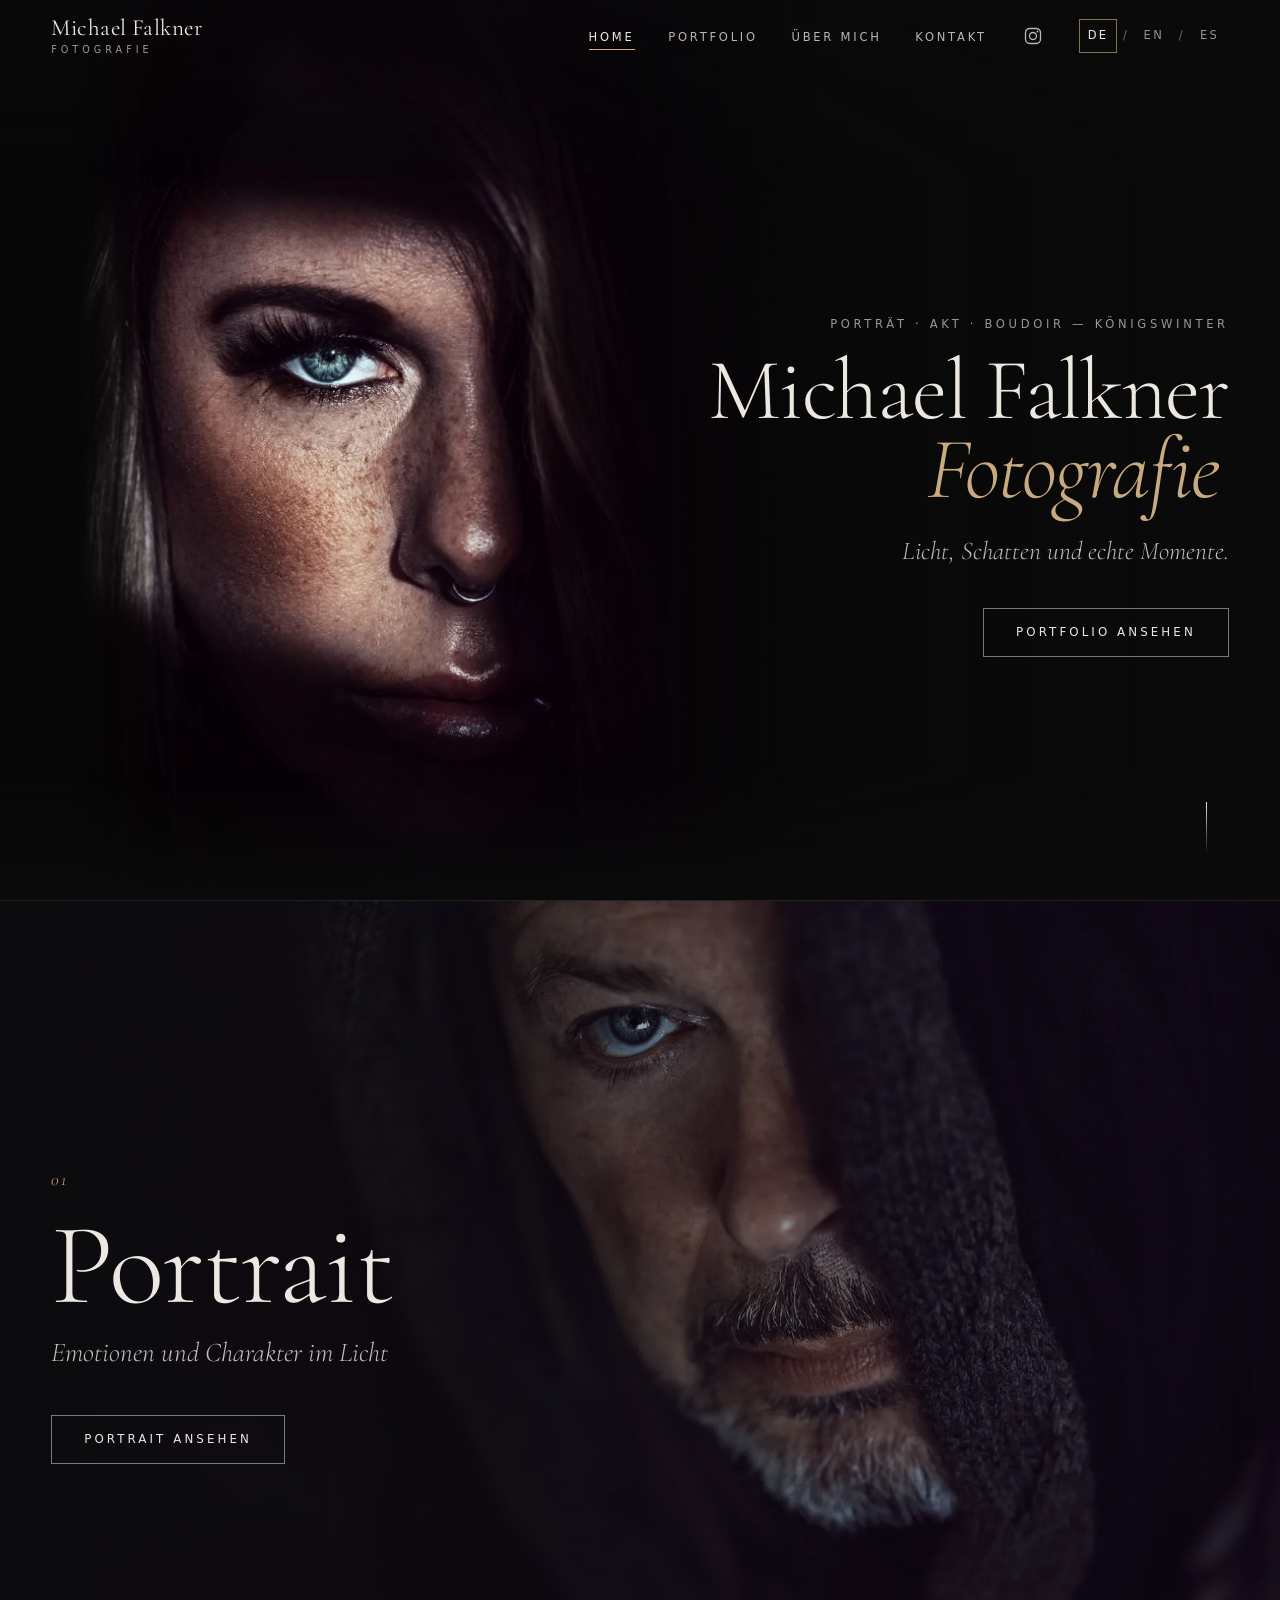
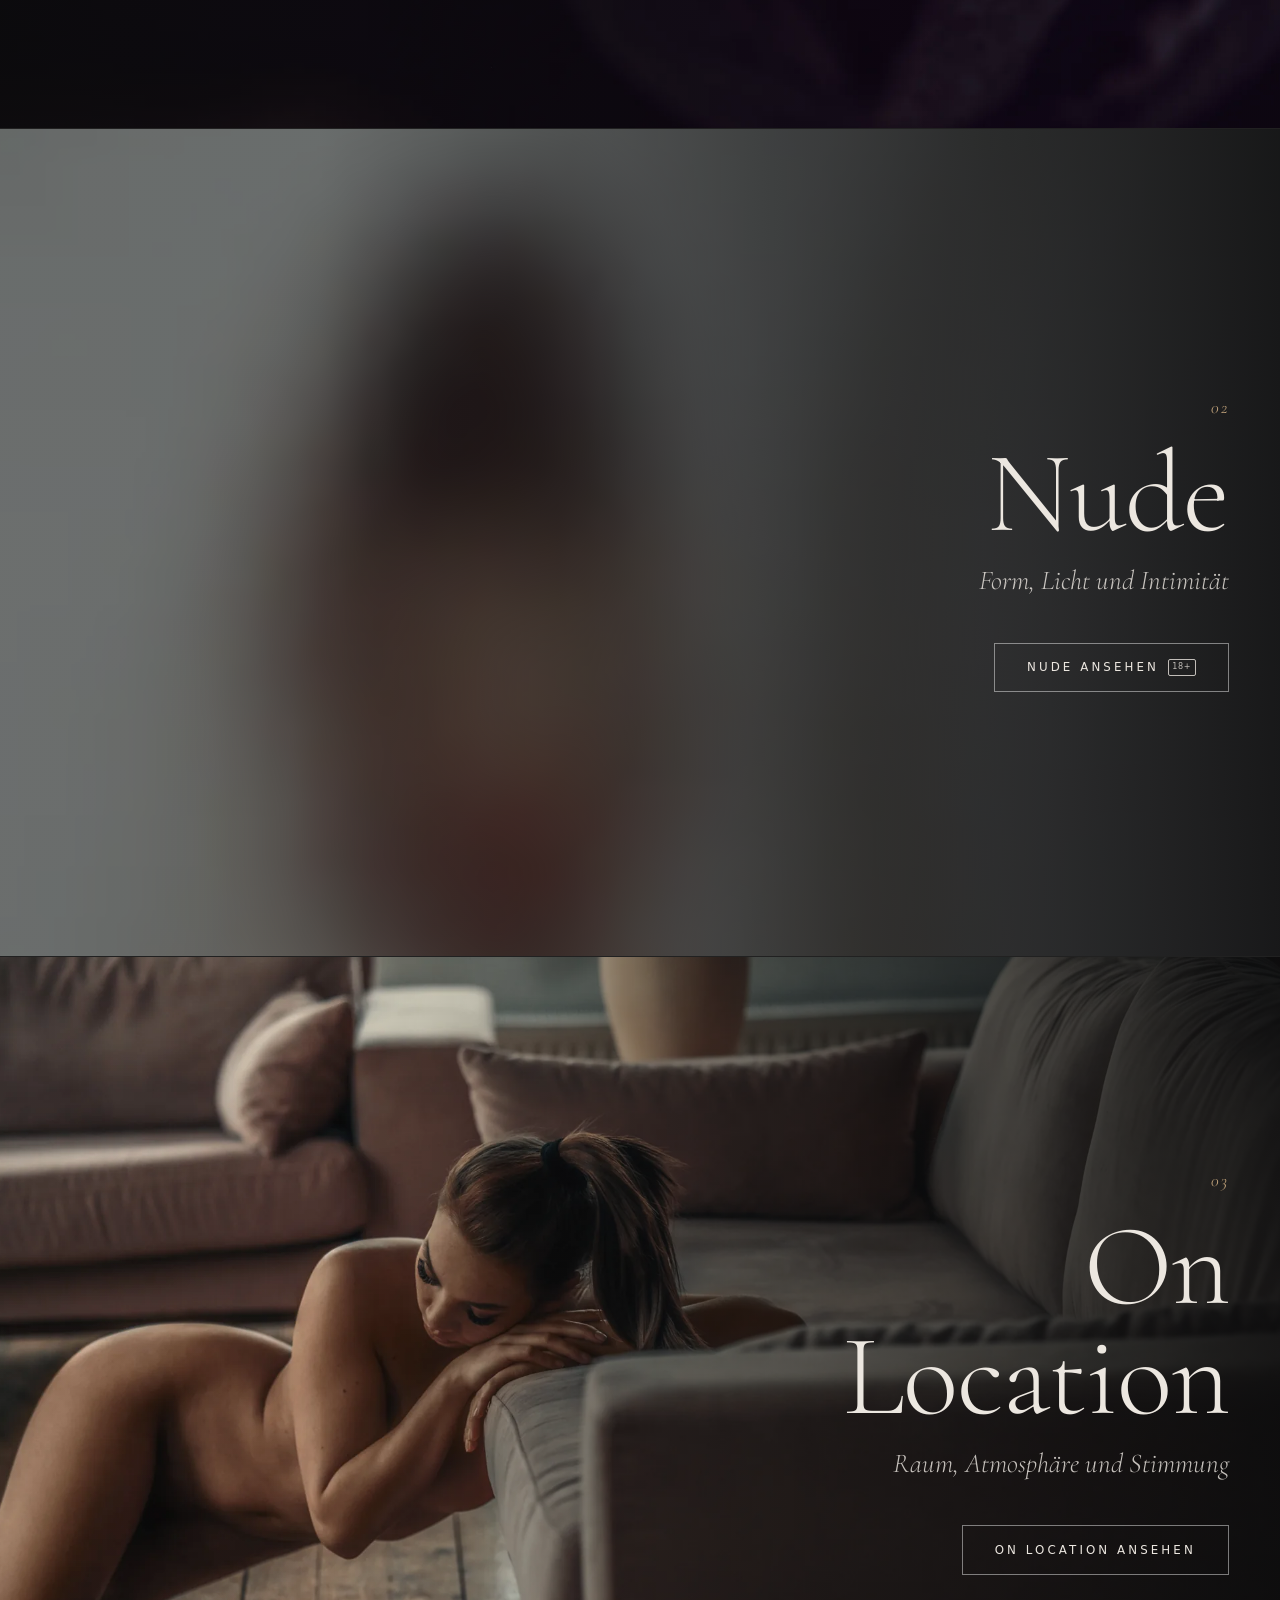
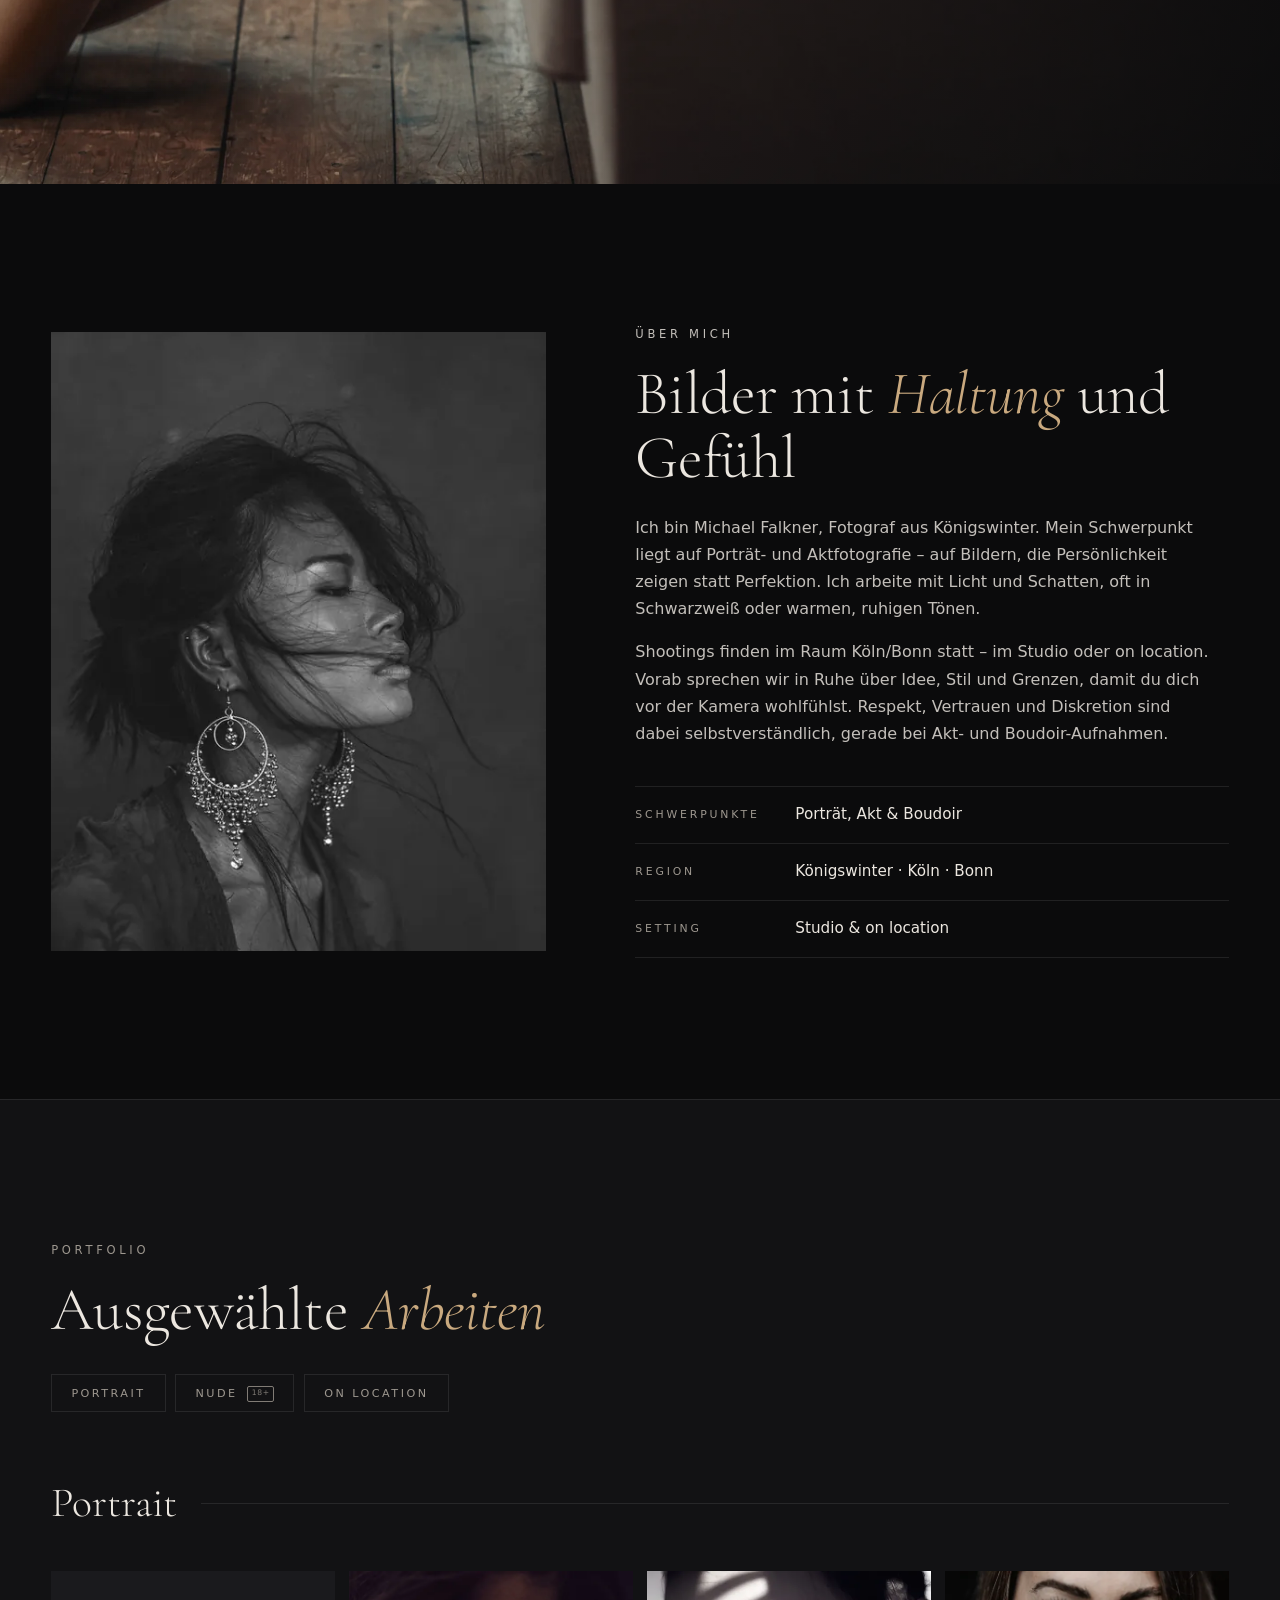
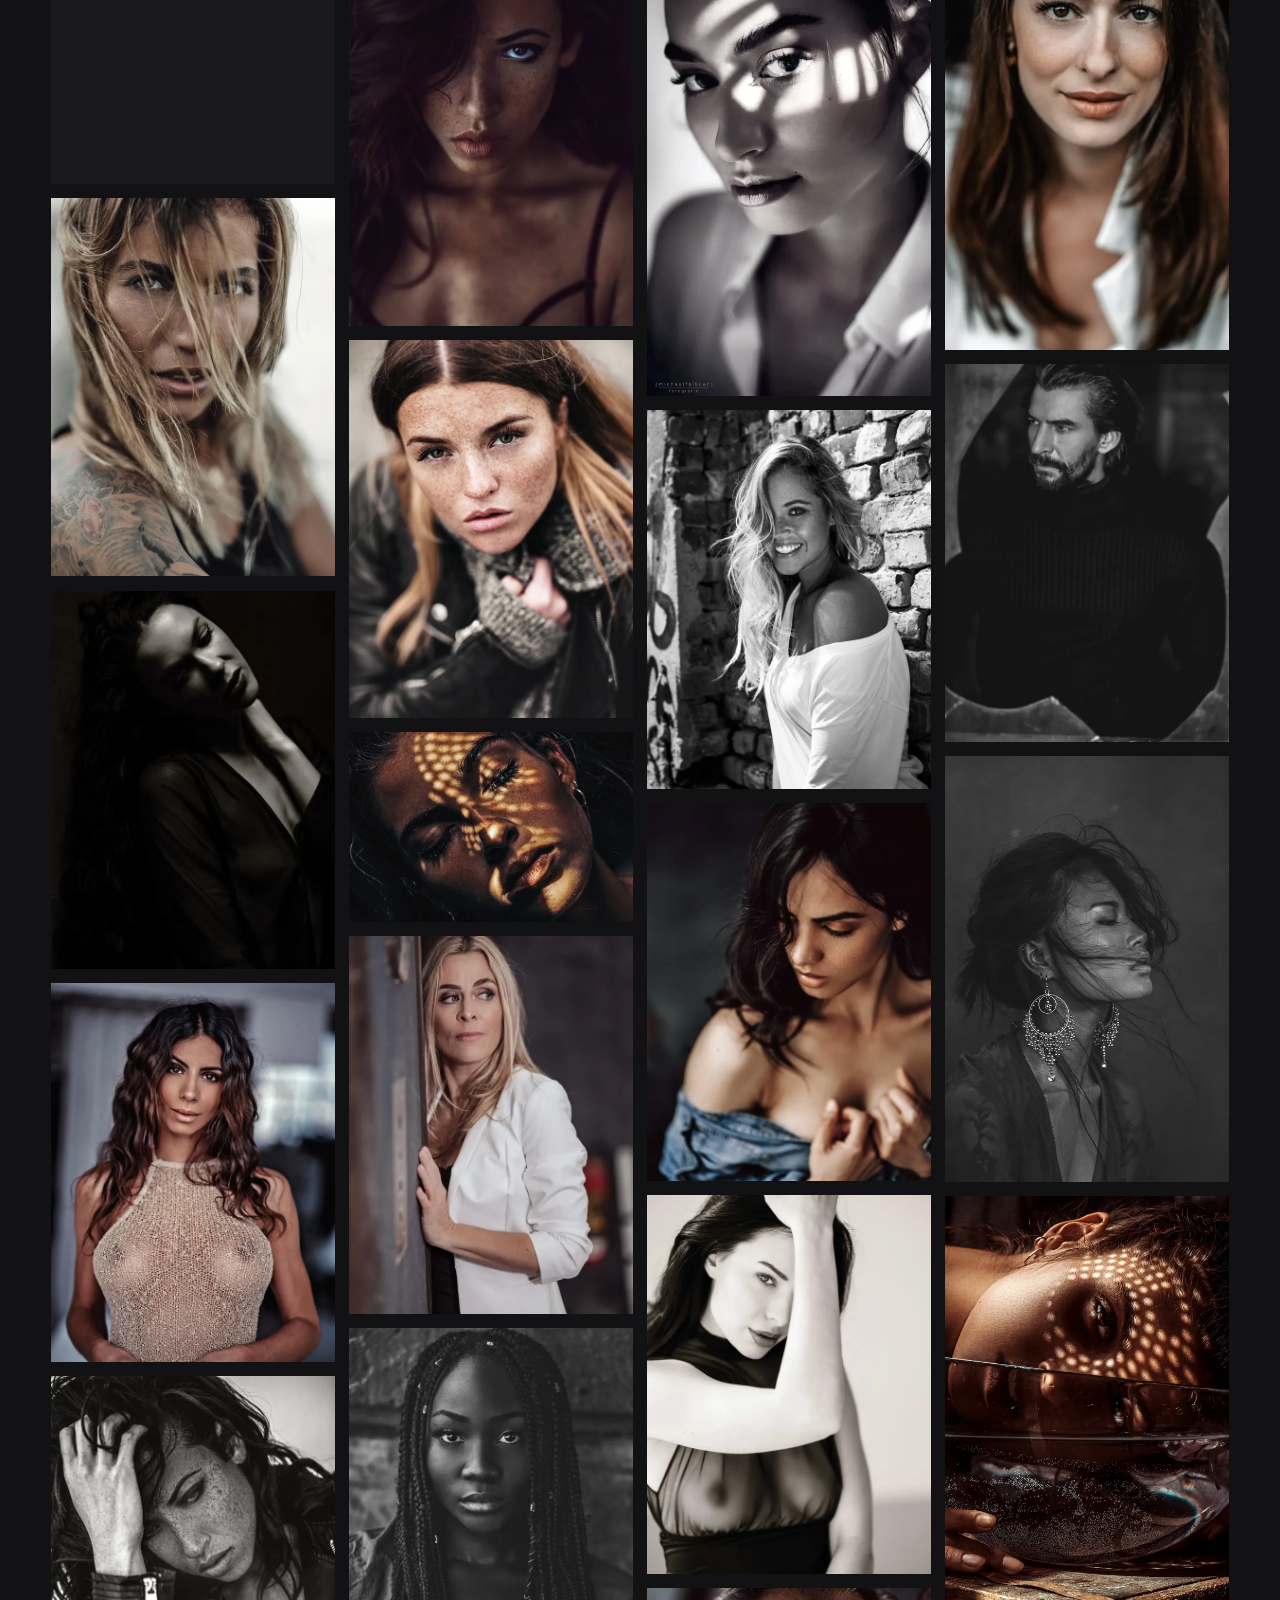
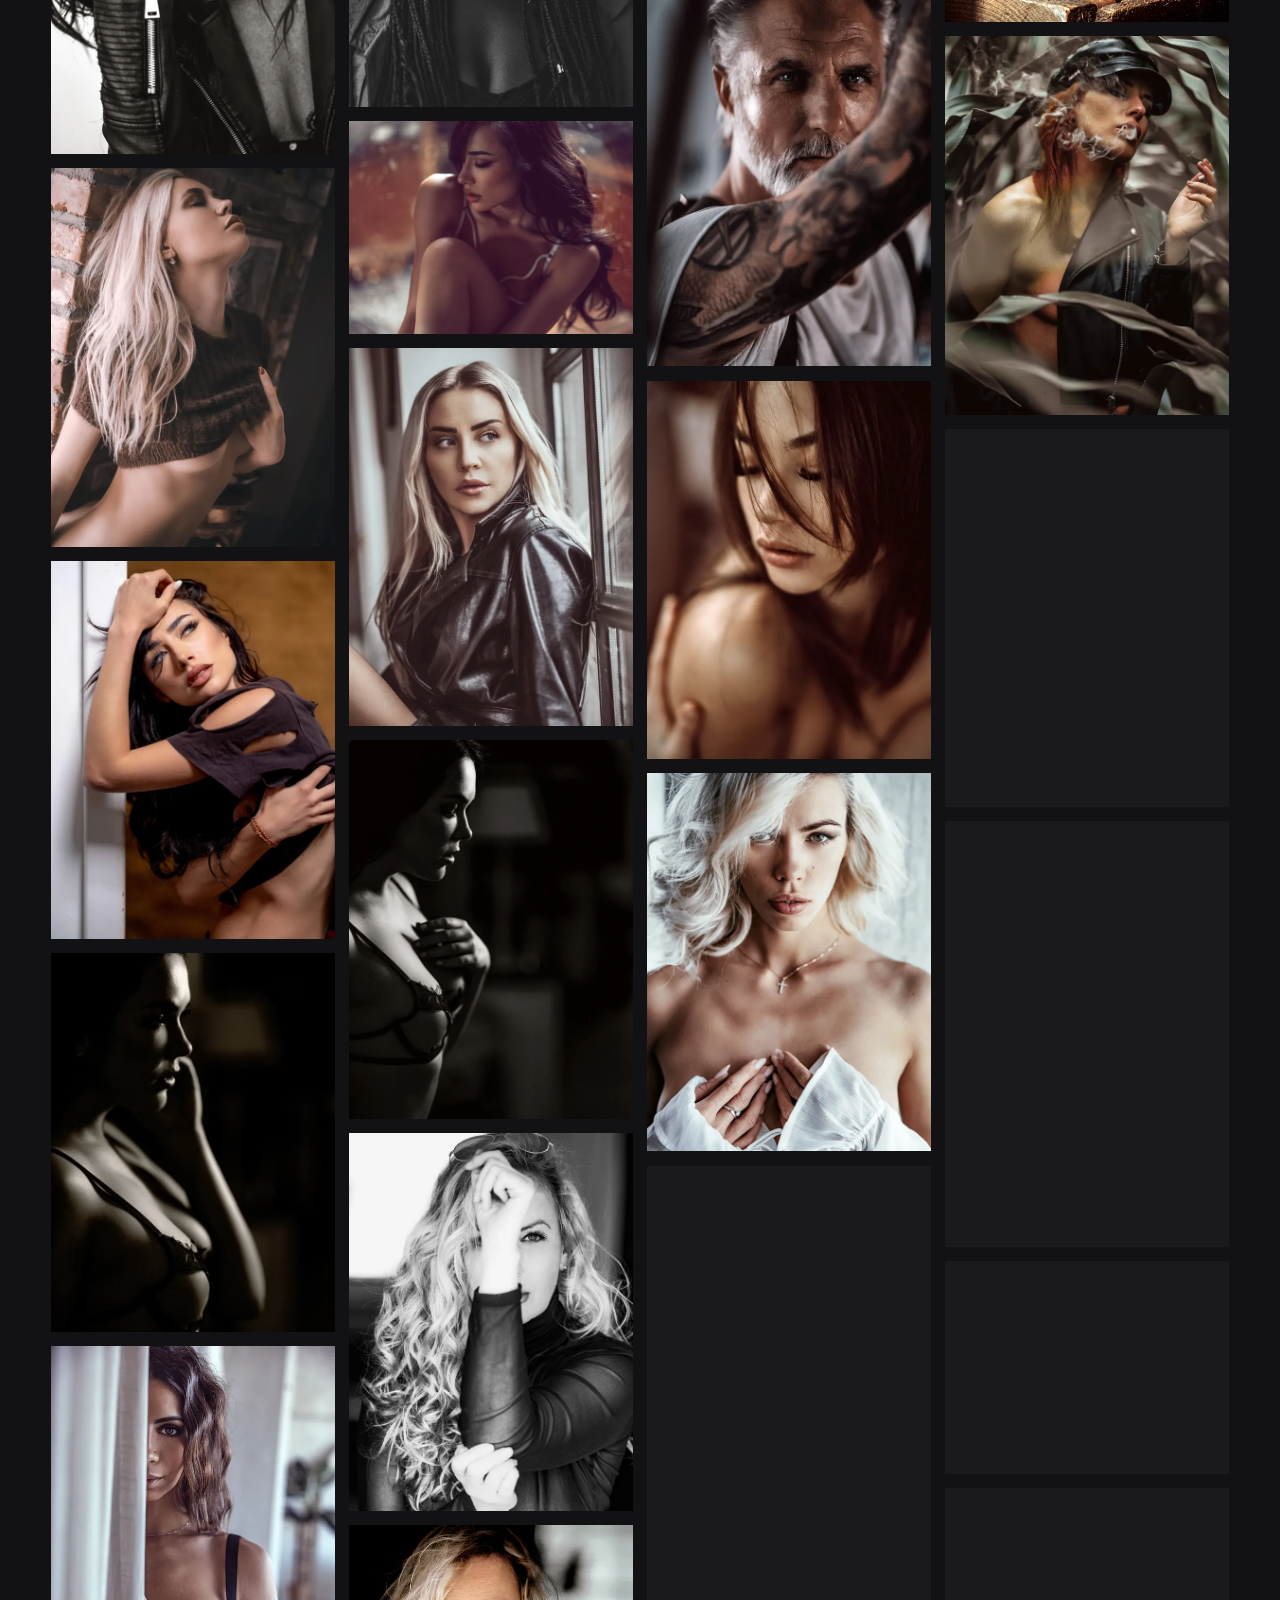
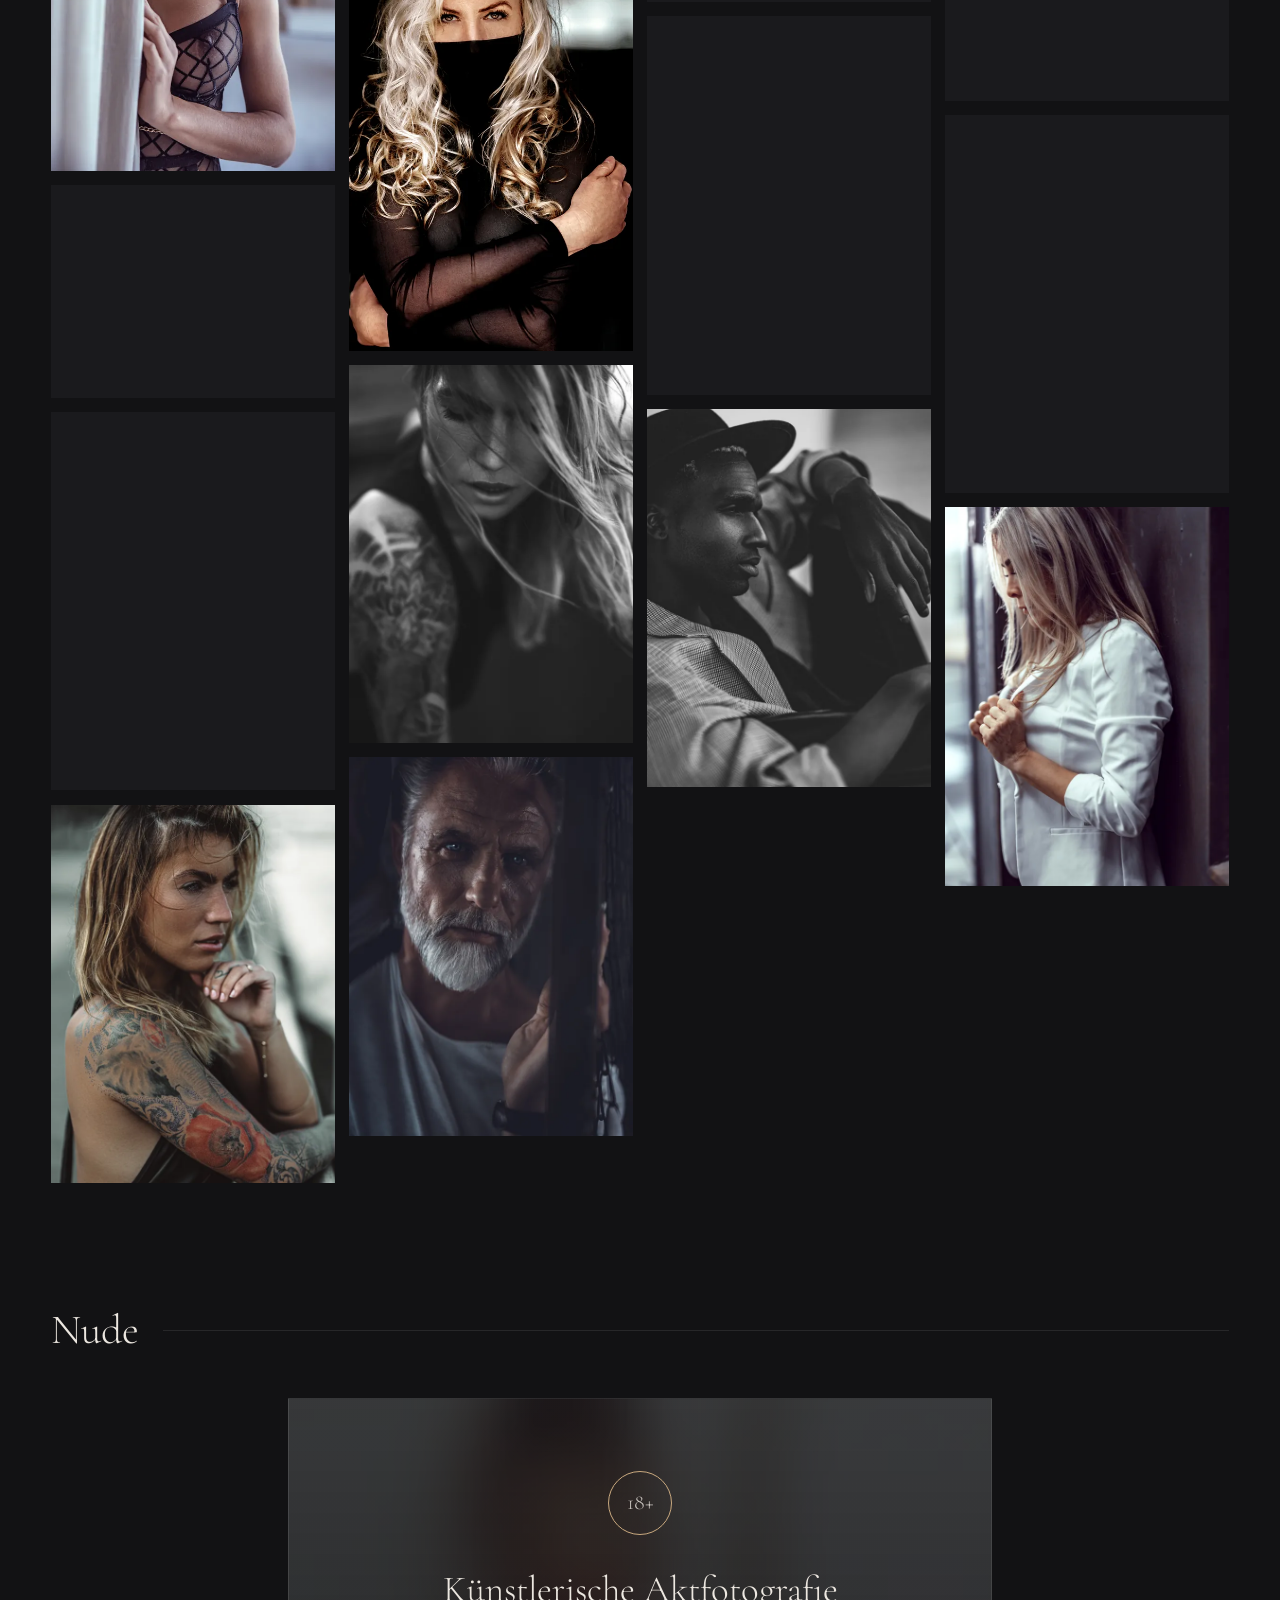
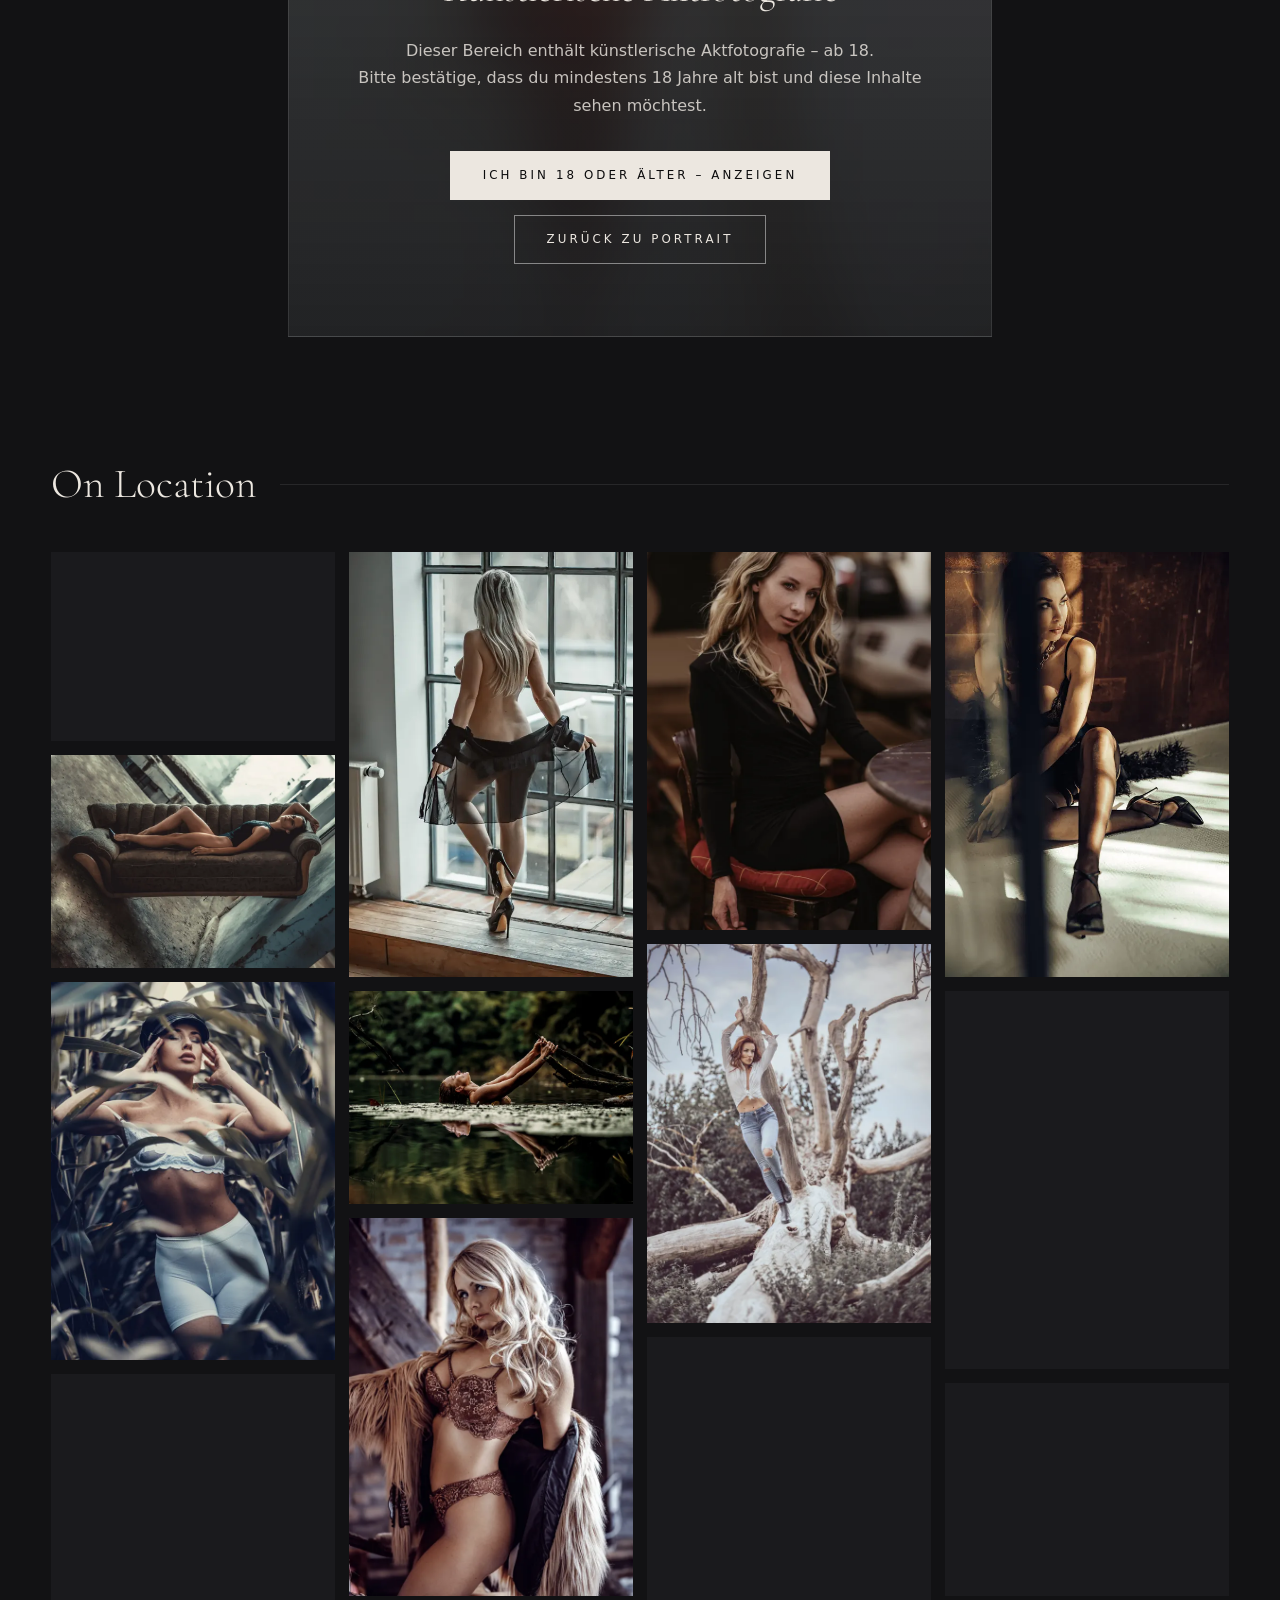
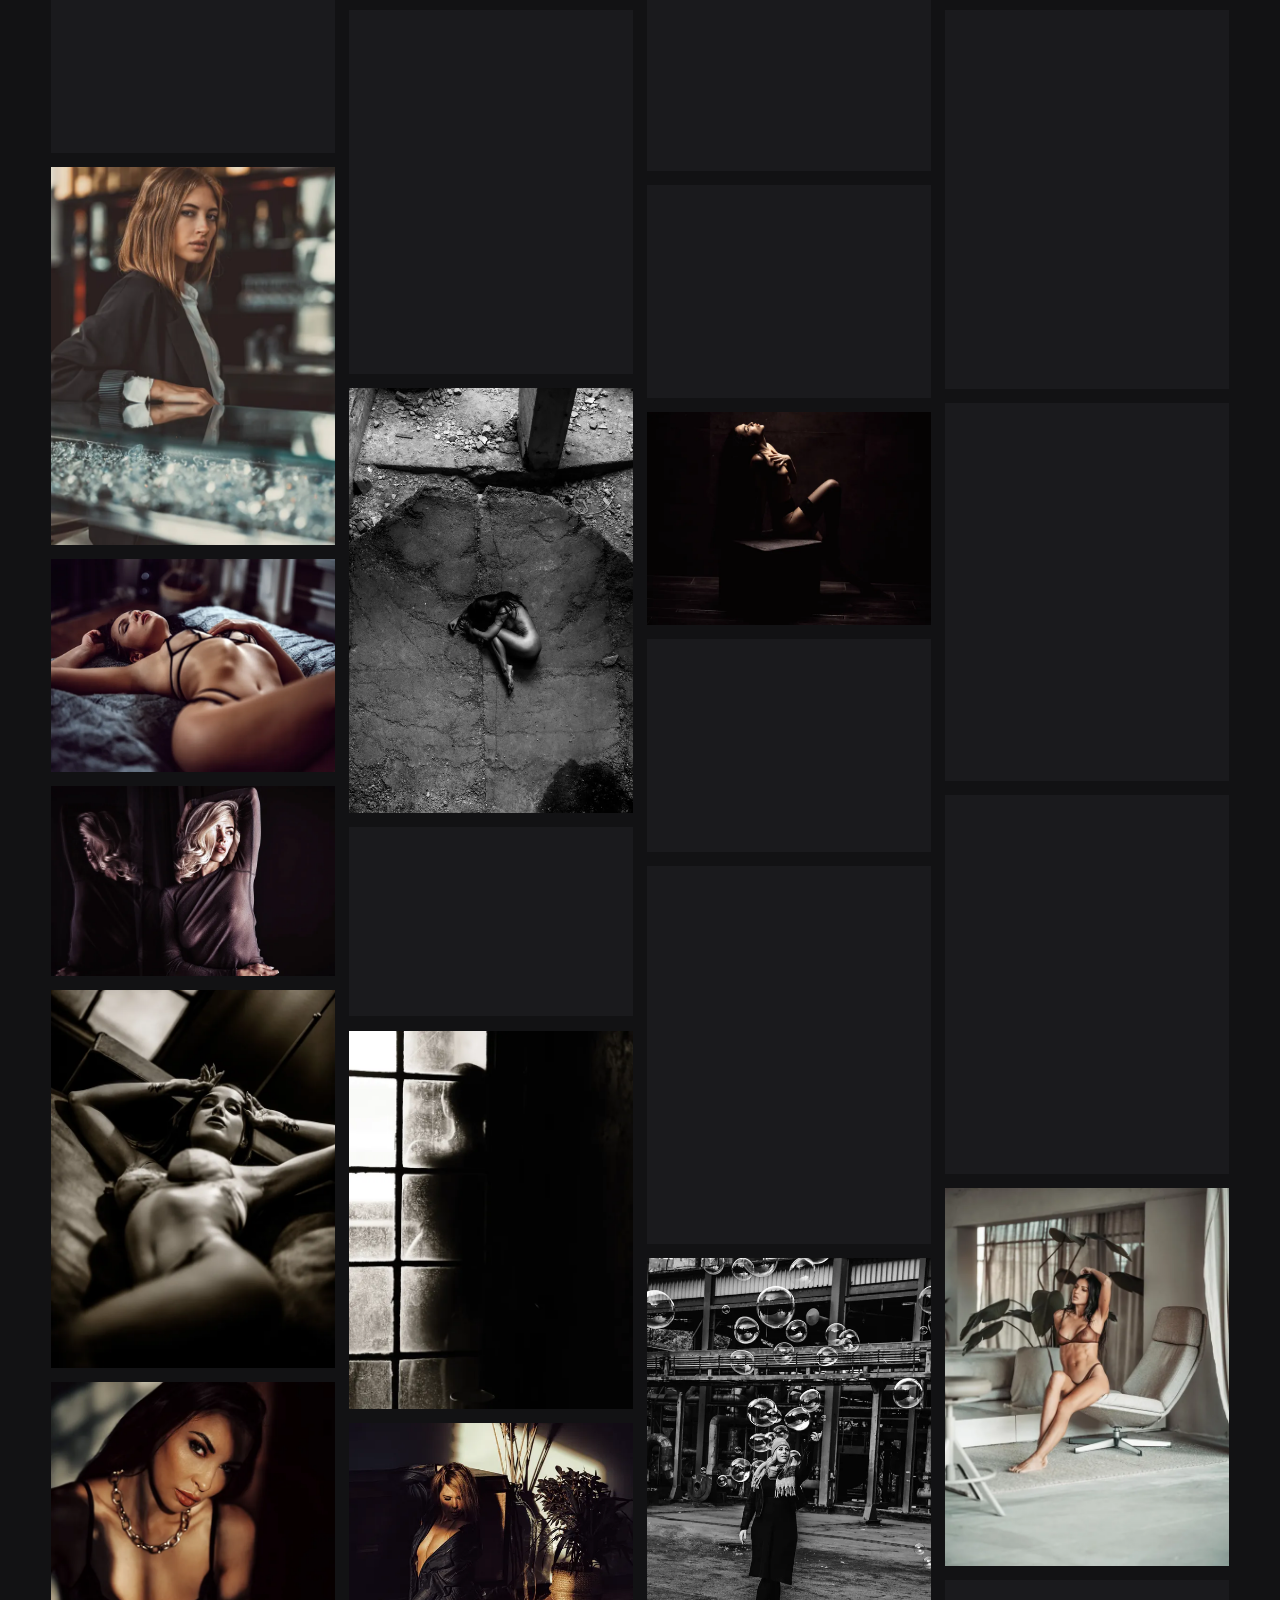
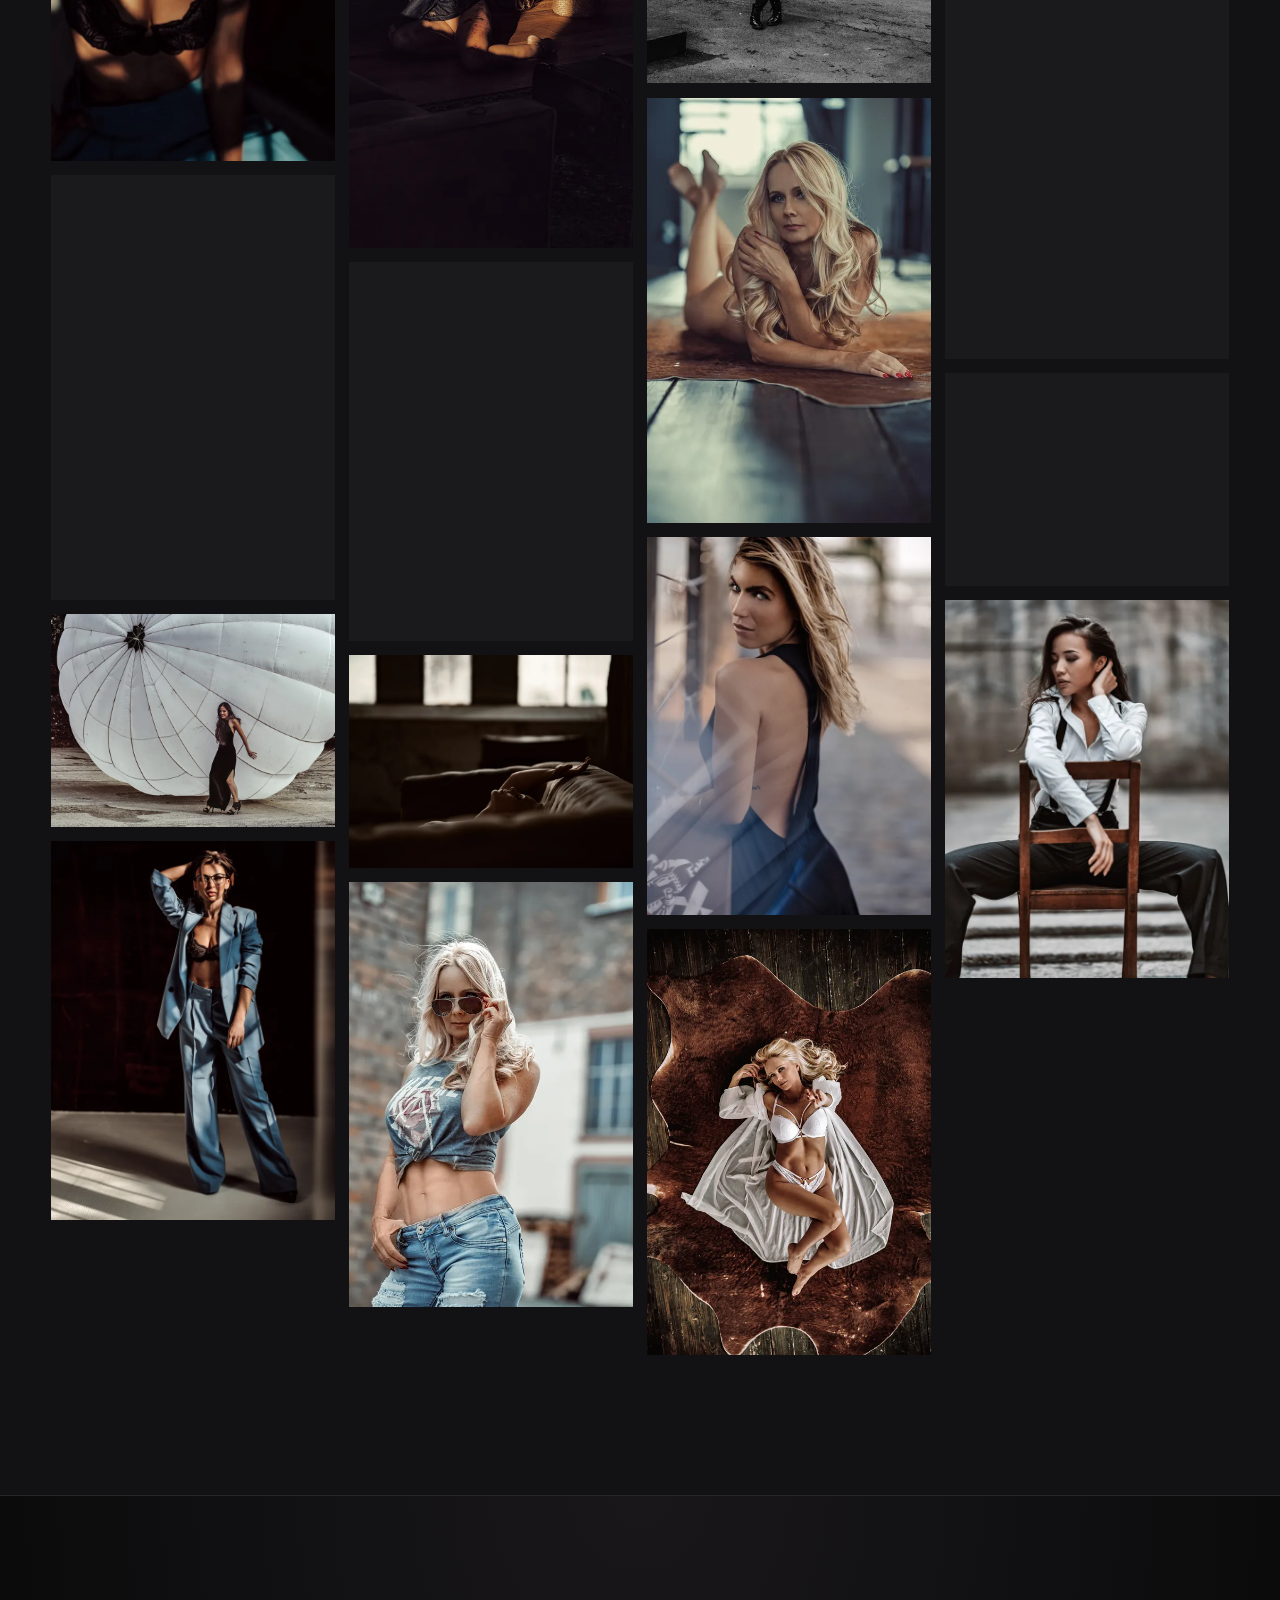
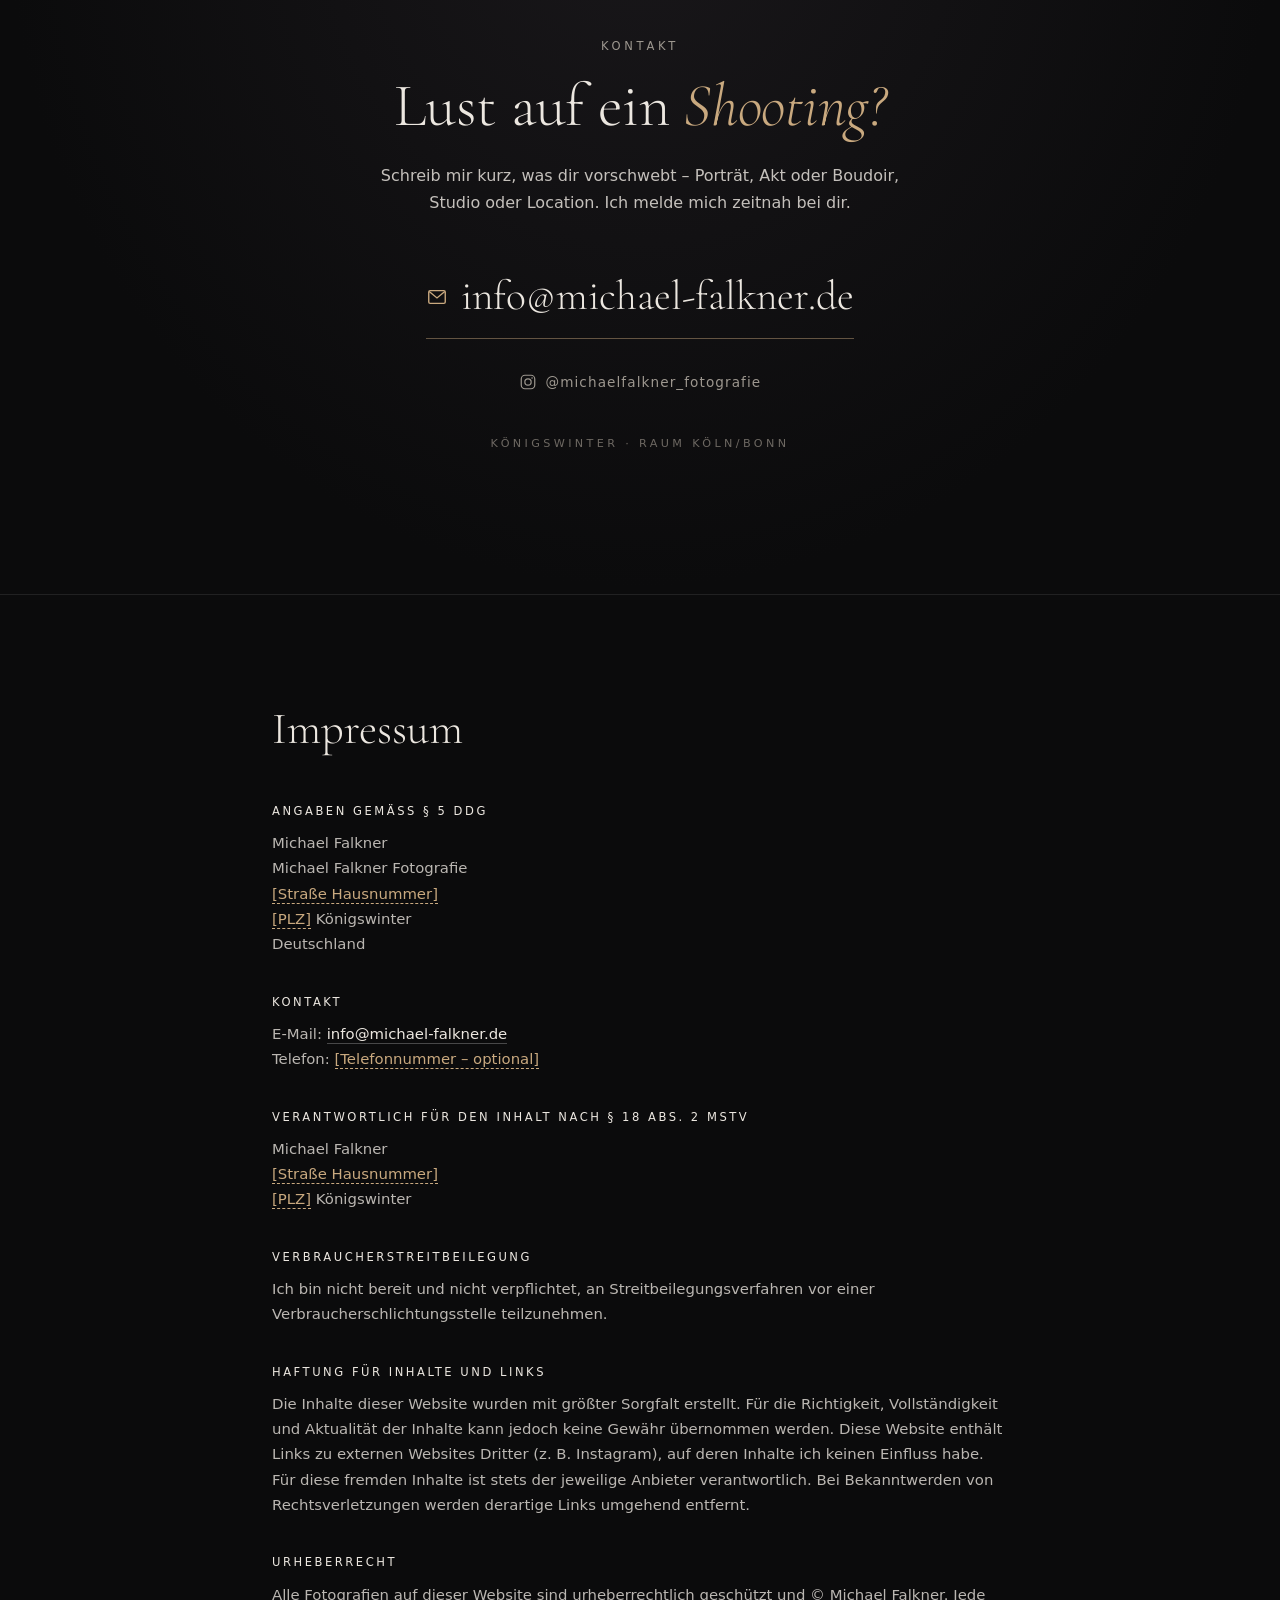
==== commit 35857277: "Spanisch als dritte Sprache unter /es/, Umschalter DE/EN/ES, hreflang und Sitemap" ====
--- a/index.html
+++ b/index.html
@@ -11,12 +11,14 @@
   <link rel="canonical" href="https://michael-falkner.de/">
   <link rel="alternate" hreflang="de" href="https://michael-falkner.de/">
   <link rel="alternate" hreflang="en" href="https://michael-falkner.de/en/">
+  <link rel="alternate" hreflang="es" href="https://michael-falkner.de/es/">
   <link rel="alternate" hreflang="x-default" href="https://michael-falkner.de/">
 
   <!-- Open Graph / Social -->
   <meta property="og:type" content="website">
   <meta property="og:locale" content="de_DE">
   <meta property="og:locale:alternate" content="en_GB">
+  <meta property="og:locale:alternate" content="es_ES">
   <meta property="og:site_name" content="Michael Falkner Fotografie">
   <meta property="og:title" content="Michael Falkner Fotografie – Porträt &amp; Akt">
   <meta property="og:description" content="Porträt-, Akt- und Boudoirfotografie aus Königswinter. Studio &amp; on location im Raum Köln/Bonn.">
@@ -33,7 +35,7 @@
 
   <link rel="preload" href="fonts/cormorant-garamond-latin.woff2" as="font" type="font/woff2" crossorigin>
   <link rel="preload" as="image" href="img/full/hero-mary-van-dee-01.webp" imagesrcset="img/thumb/hero-mary-van-dee-01.webp 800w, img/full/hero-mary-van-dee-01.webp 1500w" imagesizes="100vw" fetchpriority="high">
-  <link rel="stylesheet" href="css/style.css?v=202611192130">
+  <link rel="stylesheet" href="css/style.css?v=202611192215">
   <script>document.documentElement.classList.add('js');</script>
 
   <script type="application/ld+json">
@@ -83,10 +85,12 @@
         </a>
       </div>
 
-      <div class="lang-switch" role="group" aria-label="Sprache wählen / Choose language">
+      <div class="lang-switch" role="group" aria-label="Sprache wählen / Choose language / Elegir idioma">
         <a href="./" hreflang="de" lang="de" aria-current="page" title="Deutsch">DE</a>
         <span class="lang-sep" aria-hidden="true">/</span>
         <a href="en/" hreflang="en" lang="en" title="English version">EN</a>
+        <span class="lang-sep" aria-hidden="true">/</span>
+        <a href="es/" hreflang="es" lang="es" title="Versión en español">ES</a>
       </div>
     </nav>
   </header>
@@ -366,7 +370,7 @@
     <symbol id="i-next" viewBox="0 0 24 24"><path d="M9 4l8 8-8 8" fill="none" stroke="currentColor" stroke-width="1.4" stroke-linecap="round" stroke-linejoin="round"/></symbol>
   </svg>
 
-  <script src="js/gallery-data.js?v=202611192130"></script>
-  <script src="js/main.js?v=202611192130"></script>
+  <script src="js/gallery-data.js?v=202611192215"></script>
+  <script src="js/main.js?v=202611192215"></script>
 </body>
 </html>
--- a/css/style.css
+++ b/css/style.css
@@ -187,6 +187,17 @@
 
 @media (max-width: 860px) {
   .lang-switch { margin-left: auto; margin-right: .5rem; order: 2; }
+}
+@media (max-width: 860px) {
+  .lang-switch { gap: .1rem; letter-spacing: .12em; }
+  .lang-switch a { min-width: 2.1rem; padding: 0 .3rem; }
+  .lang-sep { display: none; }
+}
+@media (max-width: 360px) {
+  .brand-name { font-size: 1.25rem; }
+  .lang-switch a { min-width: 1.9rem; padding: 0 .2rem; font-size: .66rem; }
+}
+@media (max-width: 860px) {
   .menu-toggle { order: 3; }
   .menu-toggle { display: block; }
   .nav-menu {
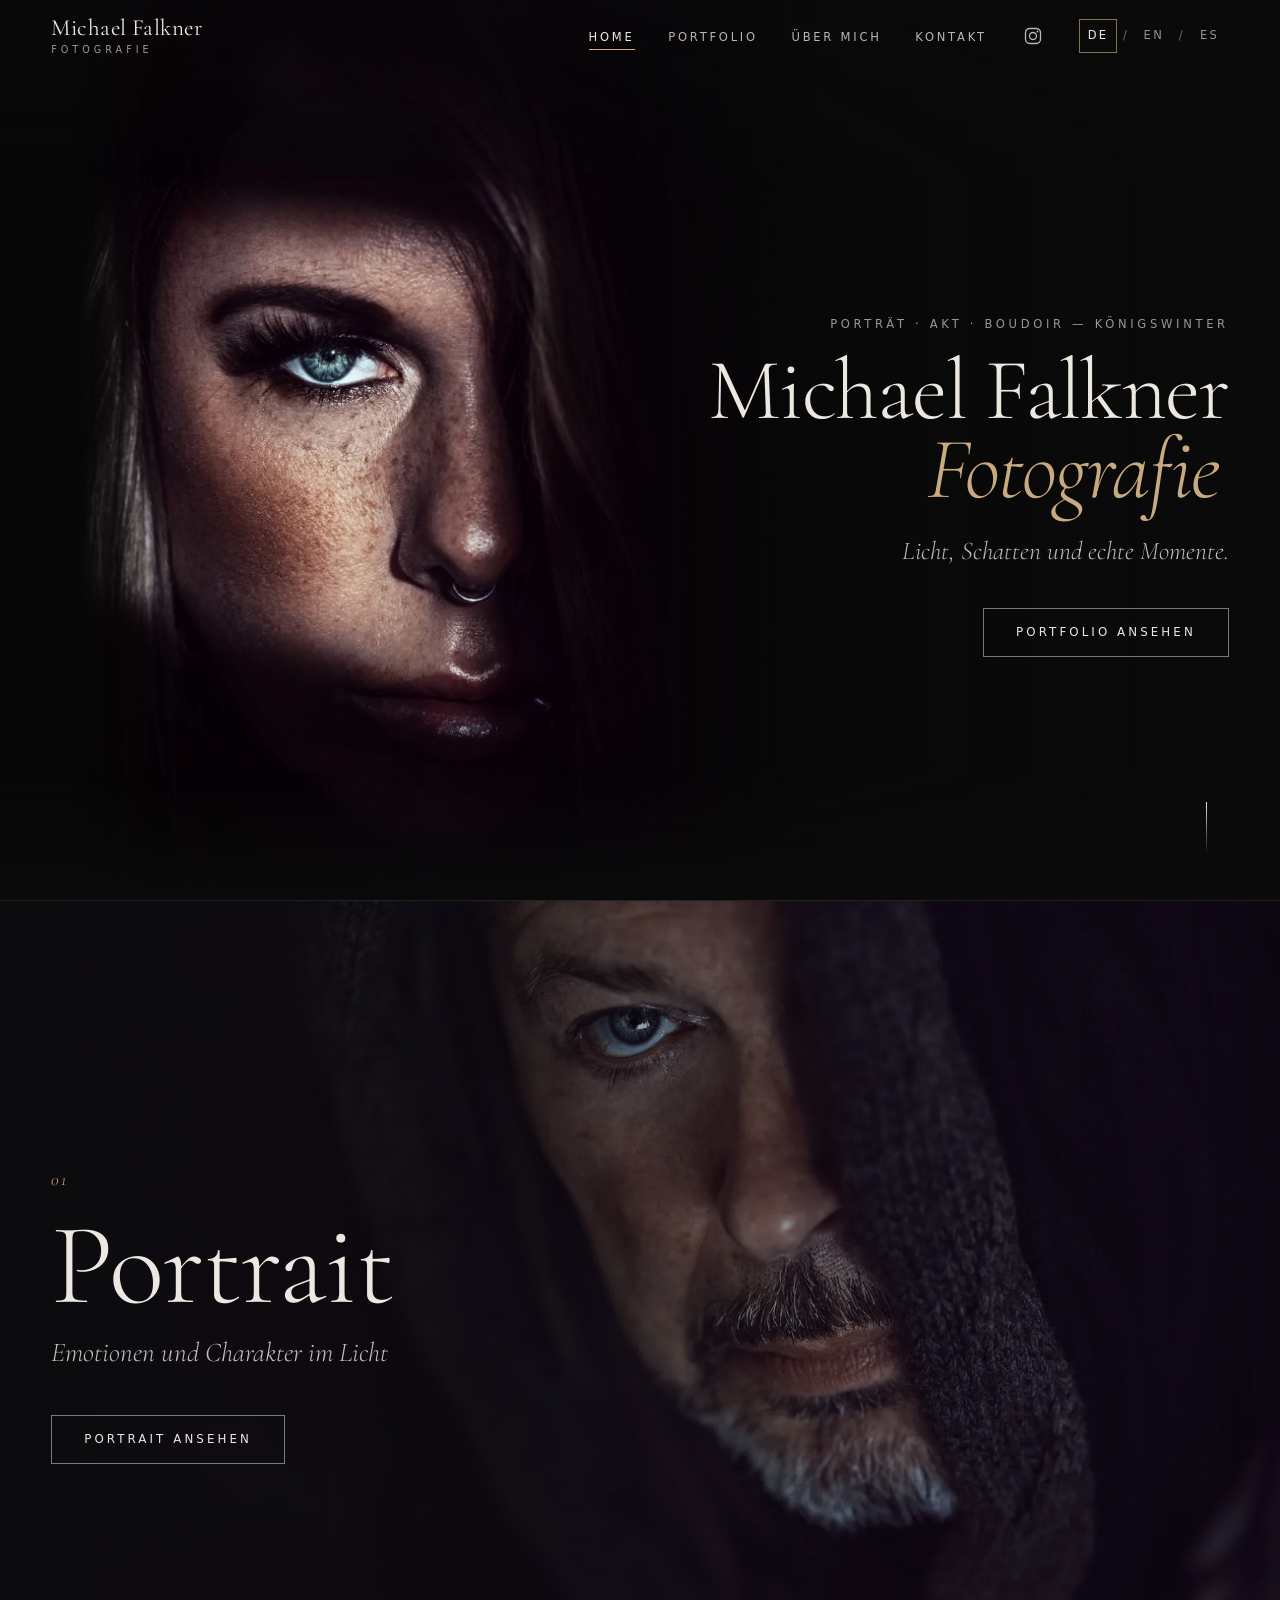
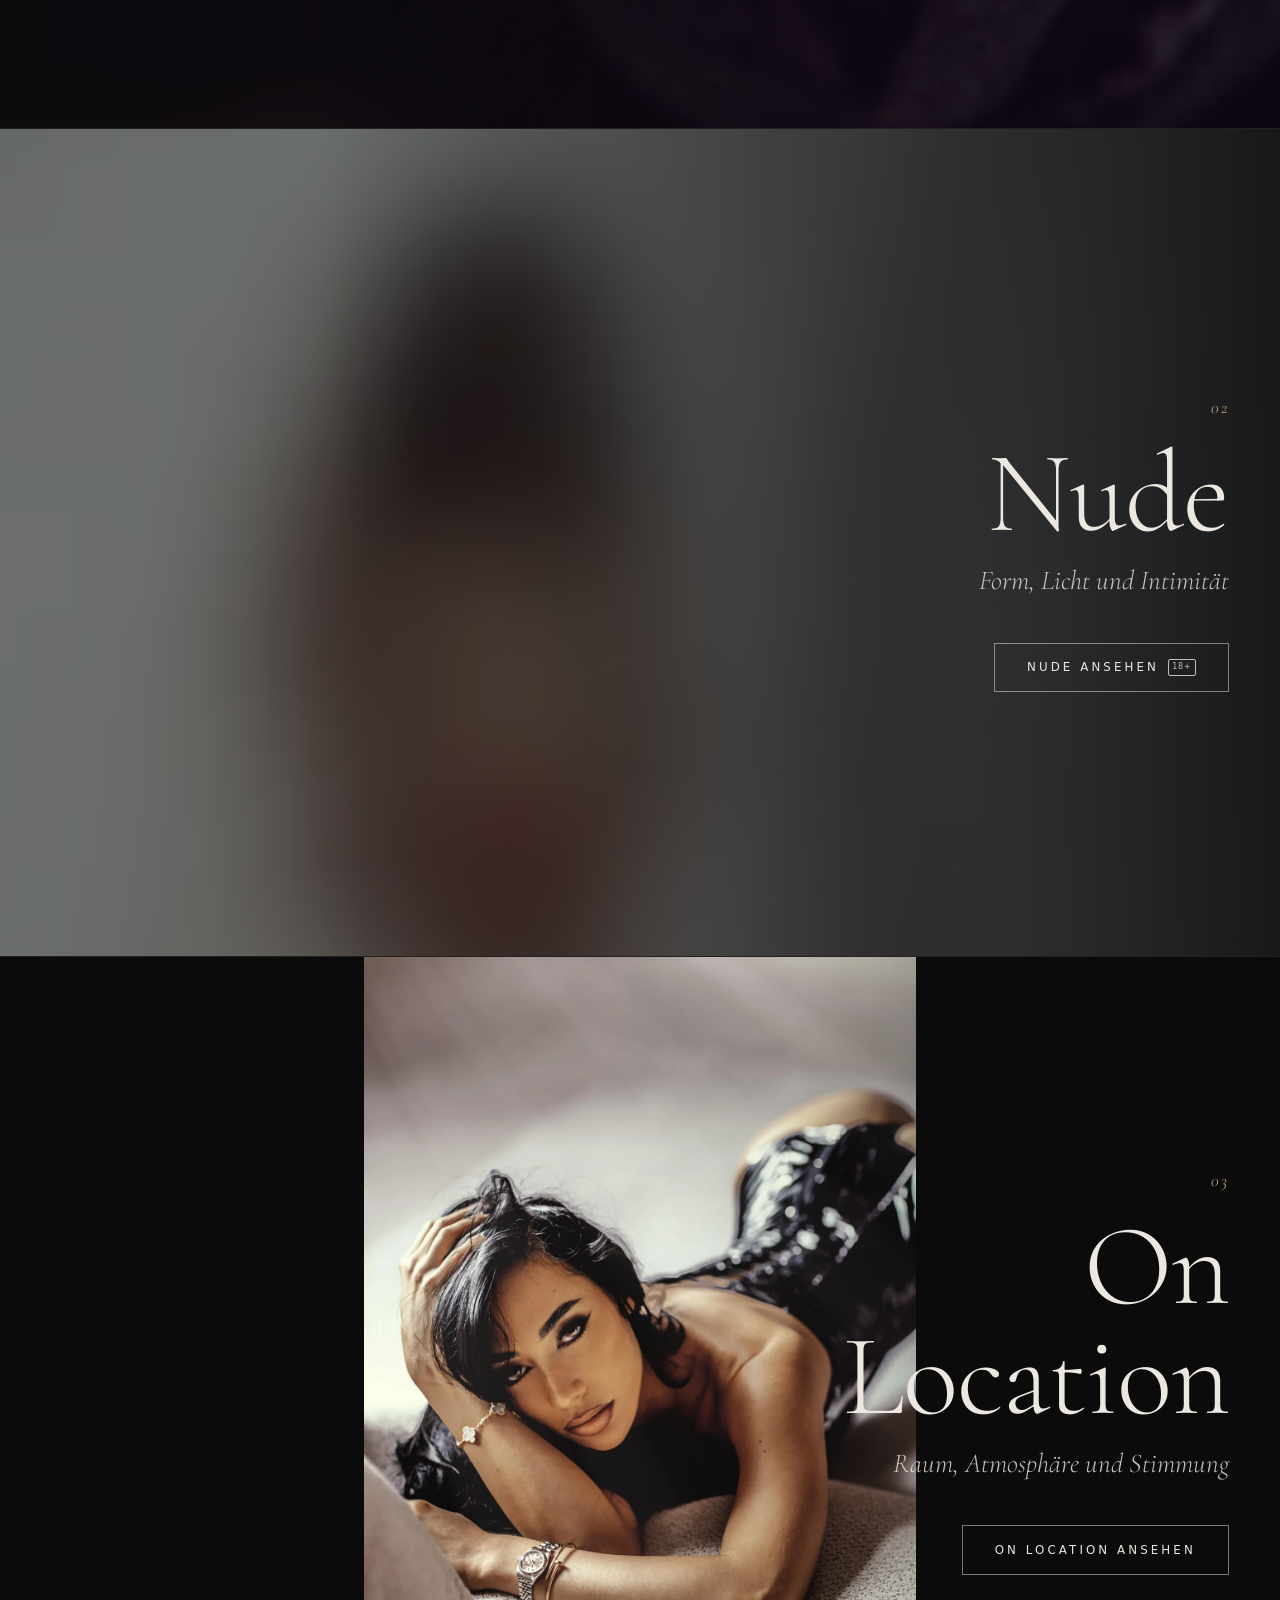
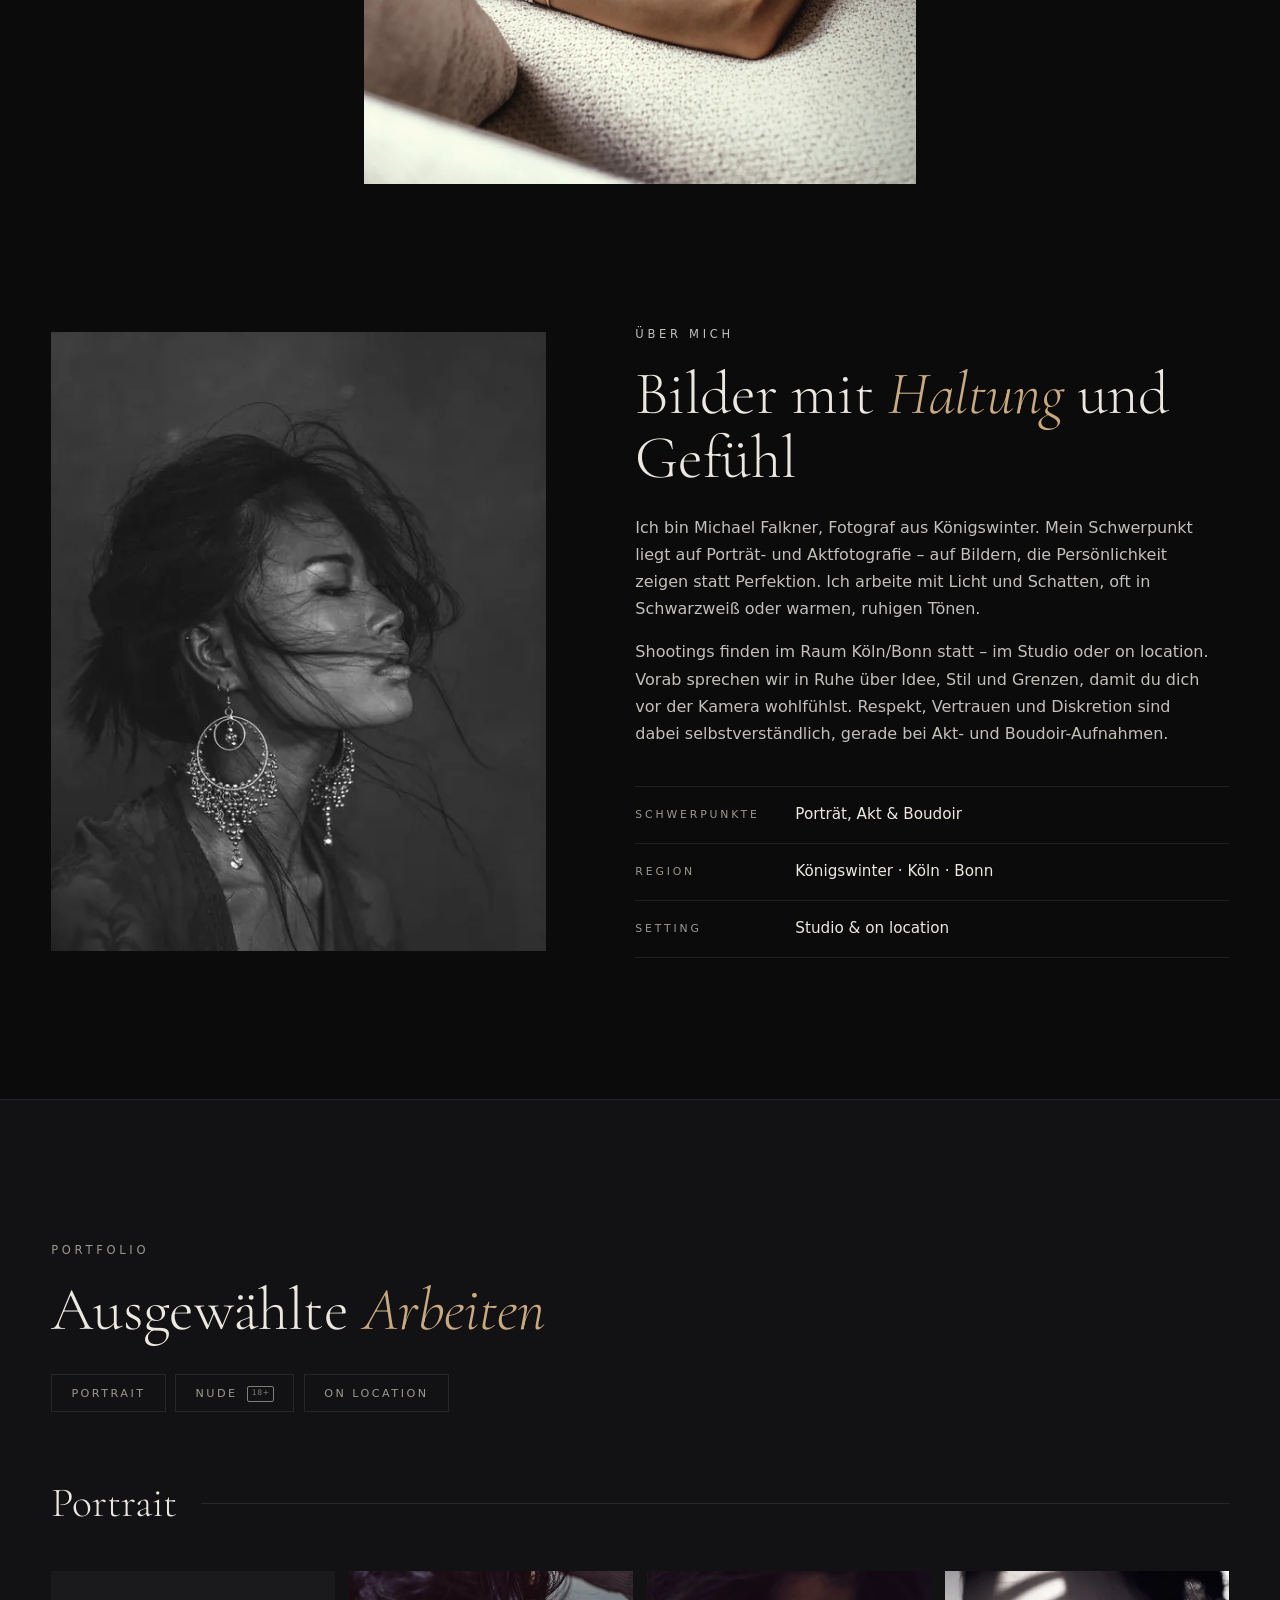
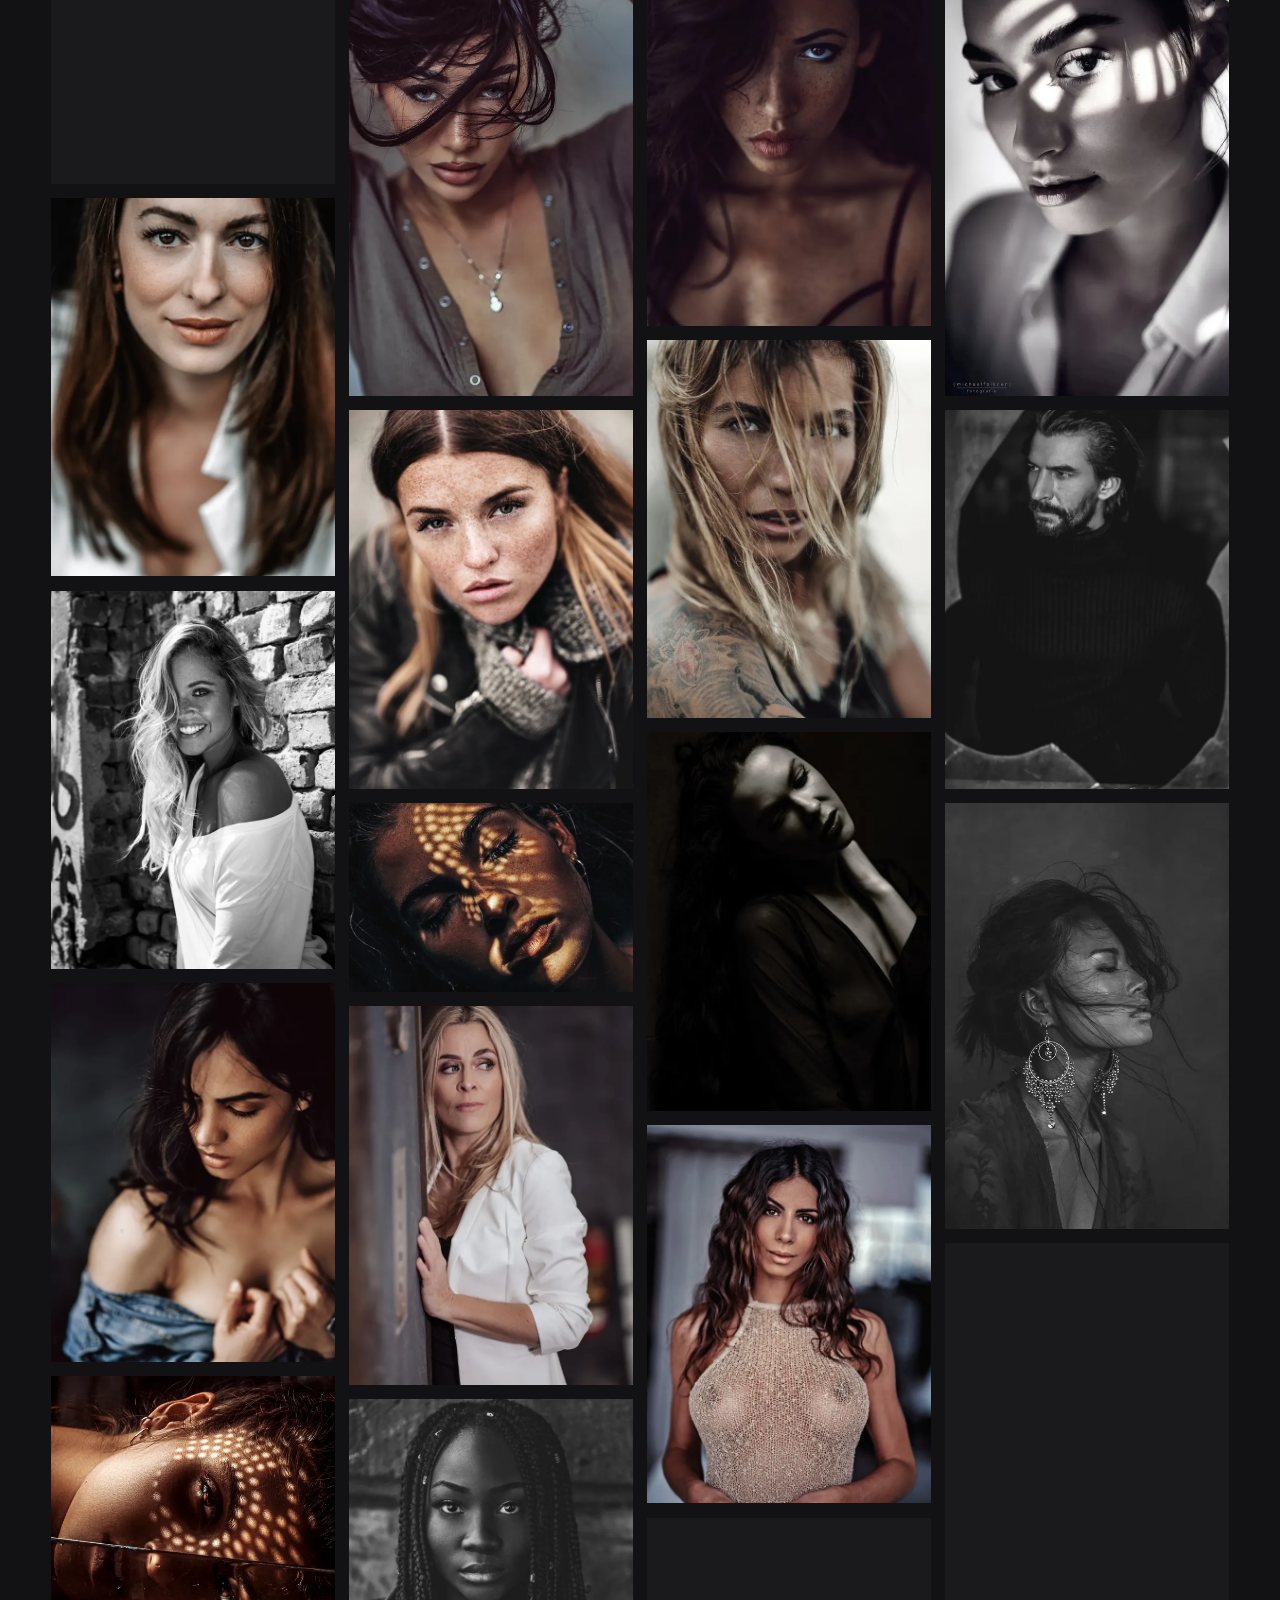
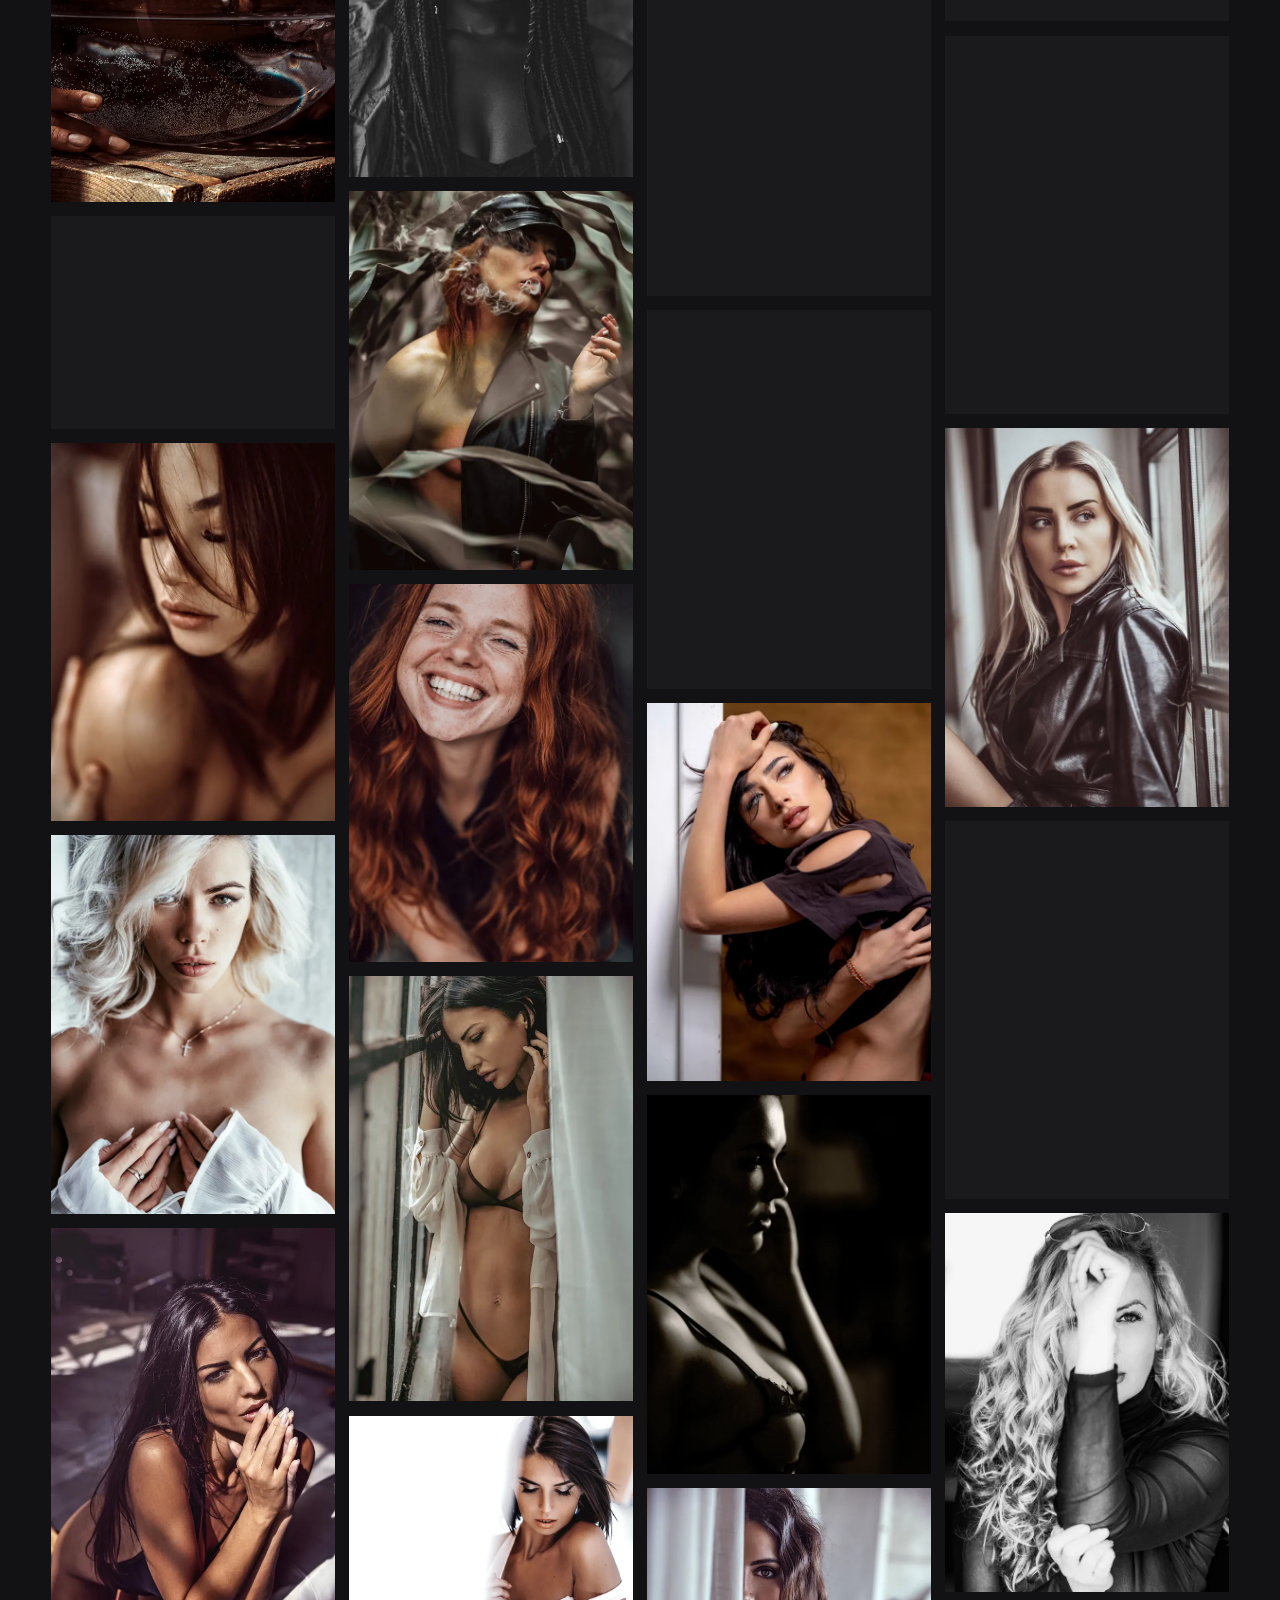
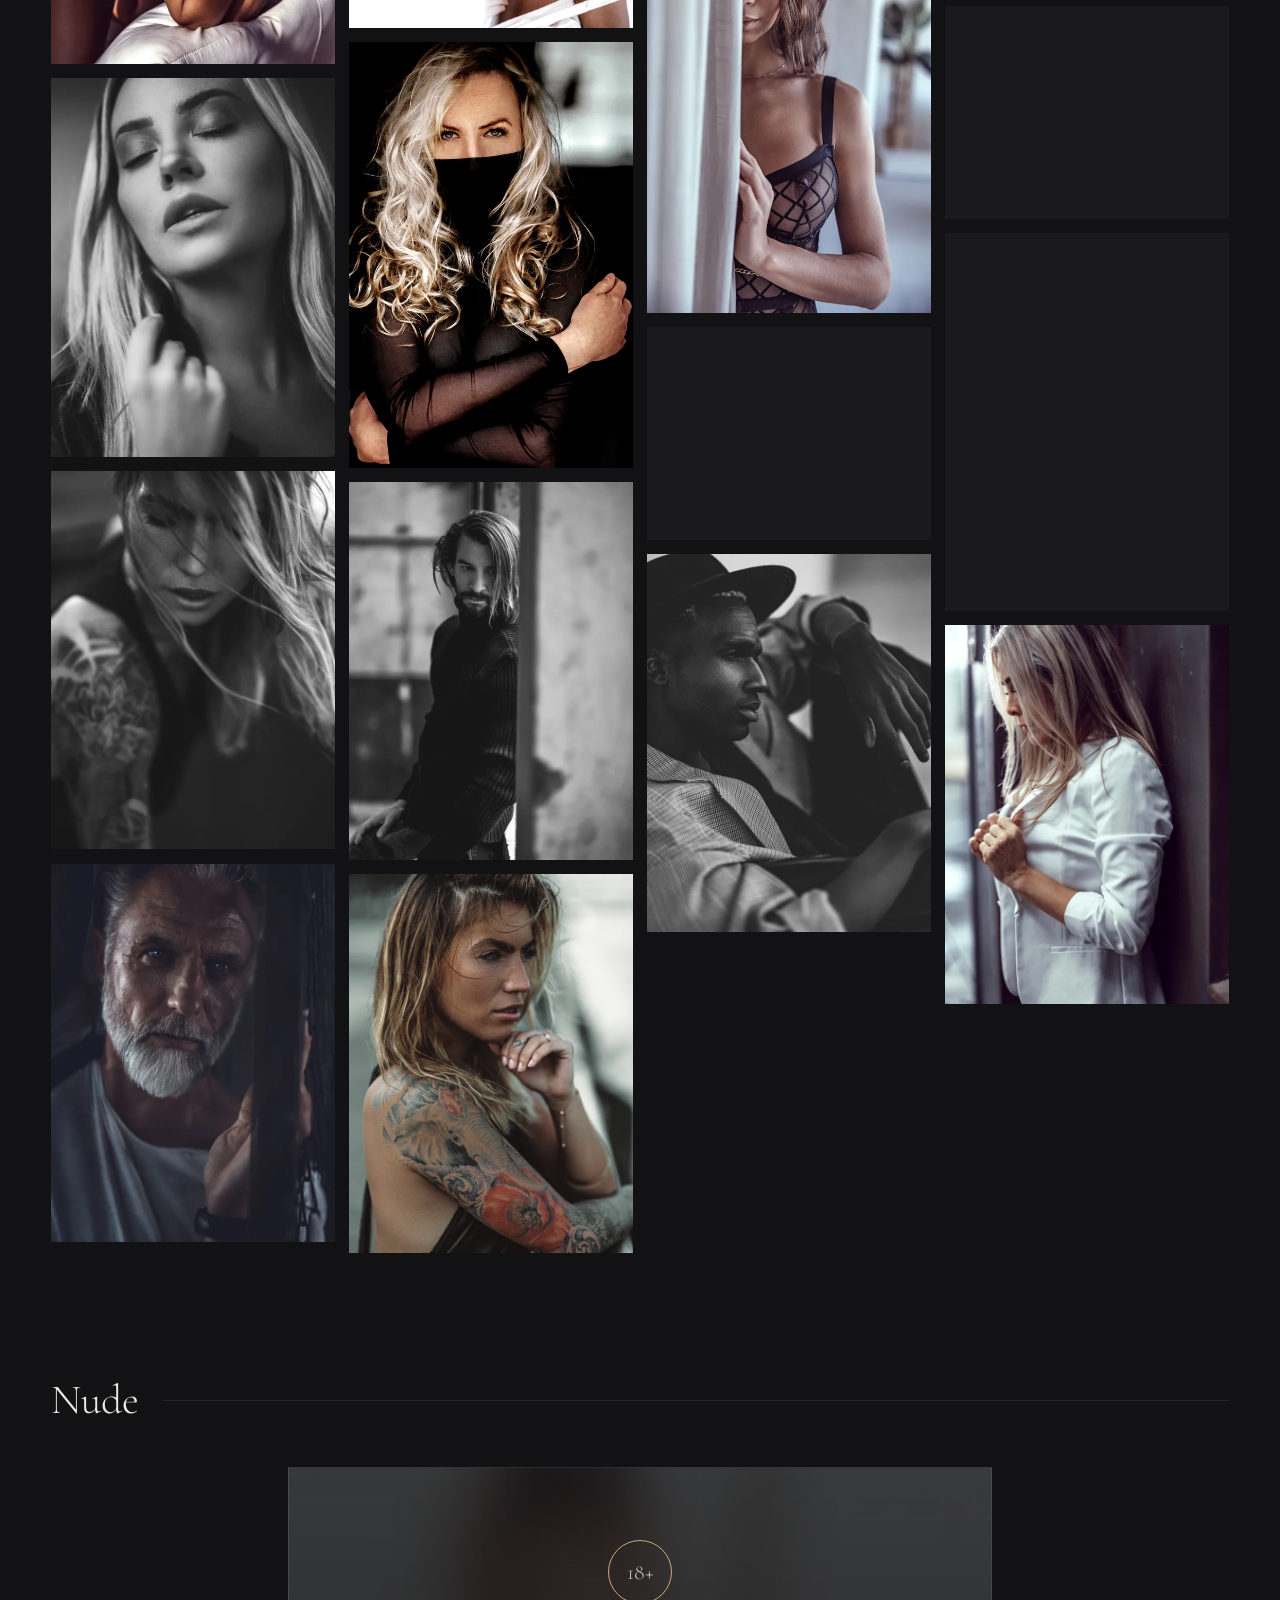
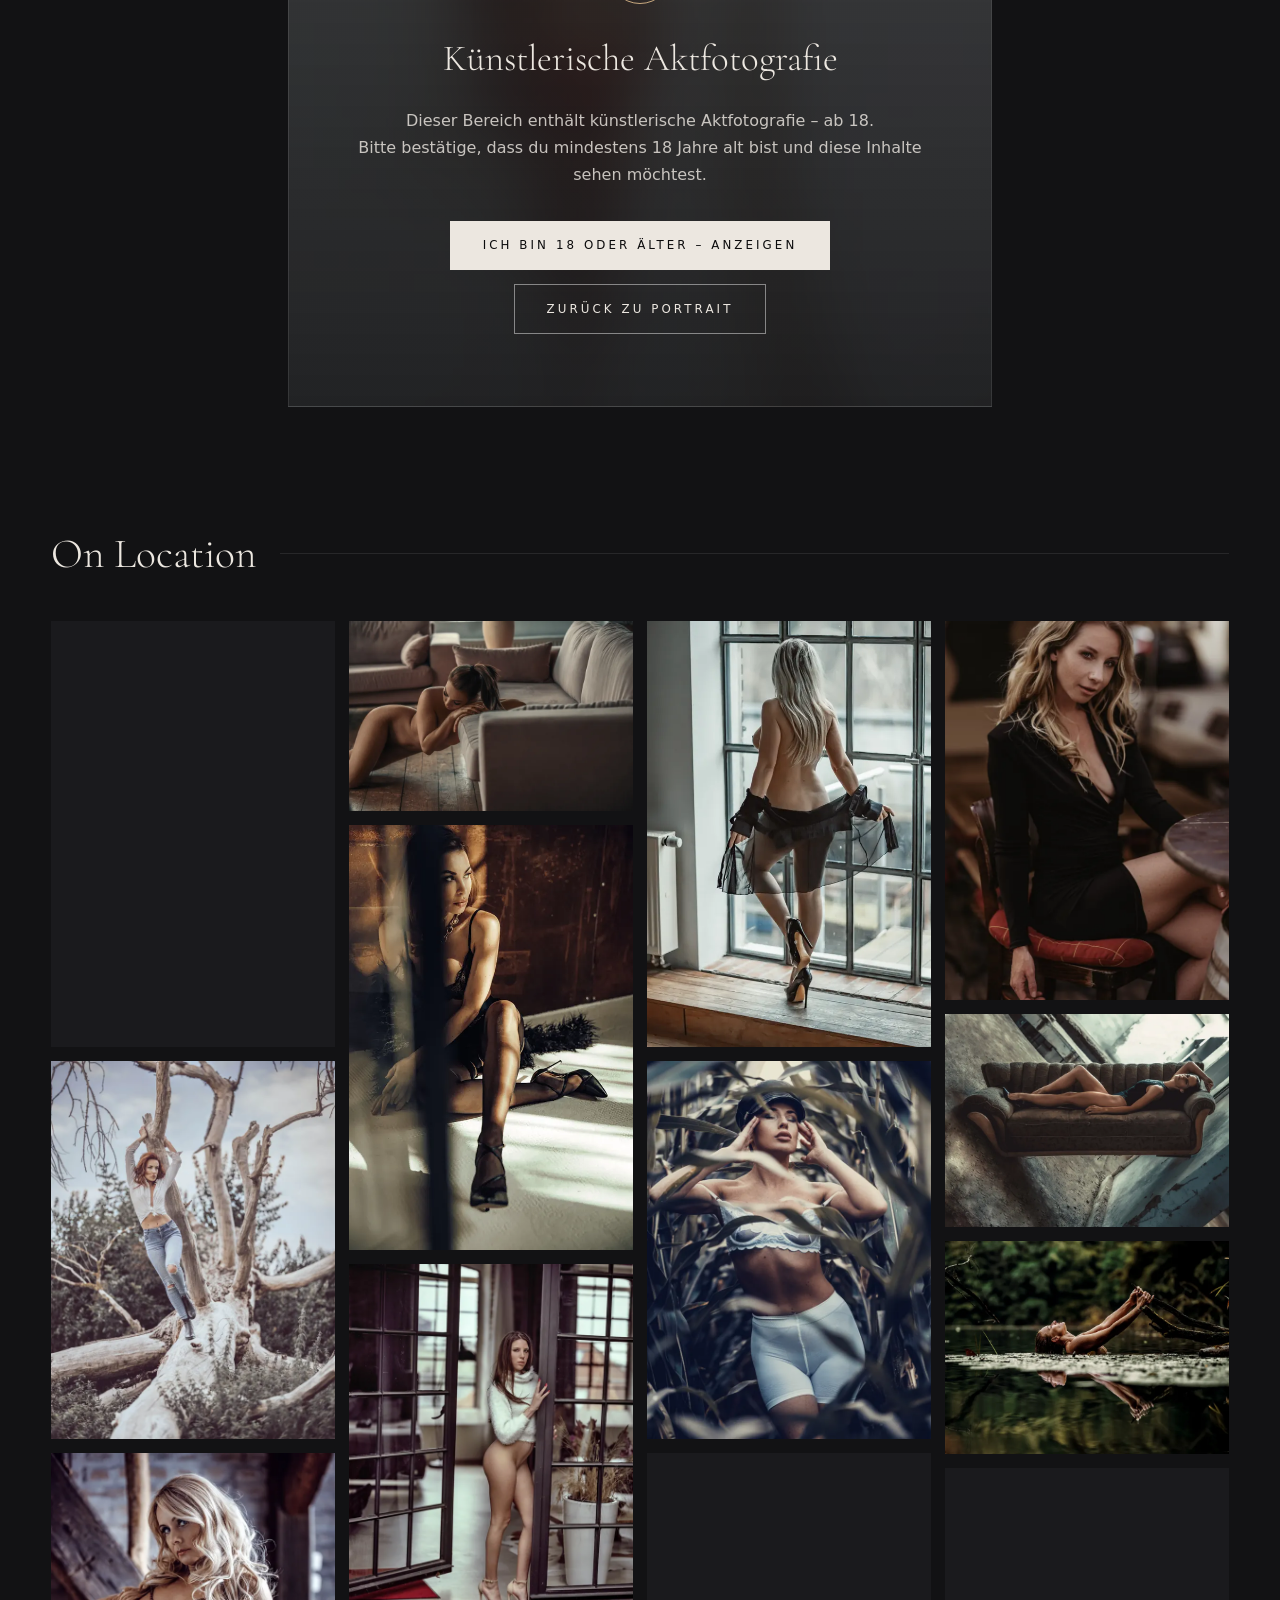
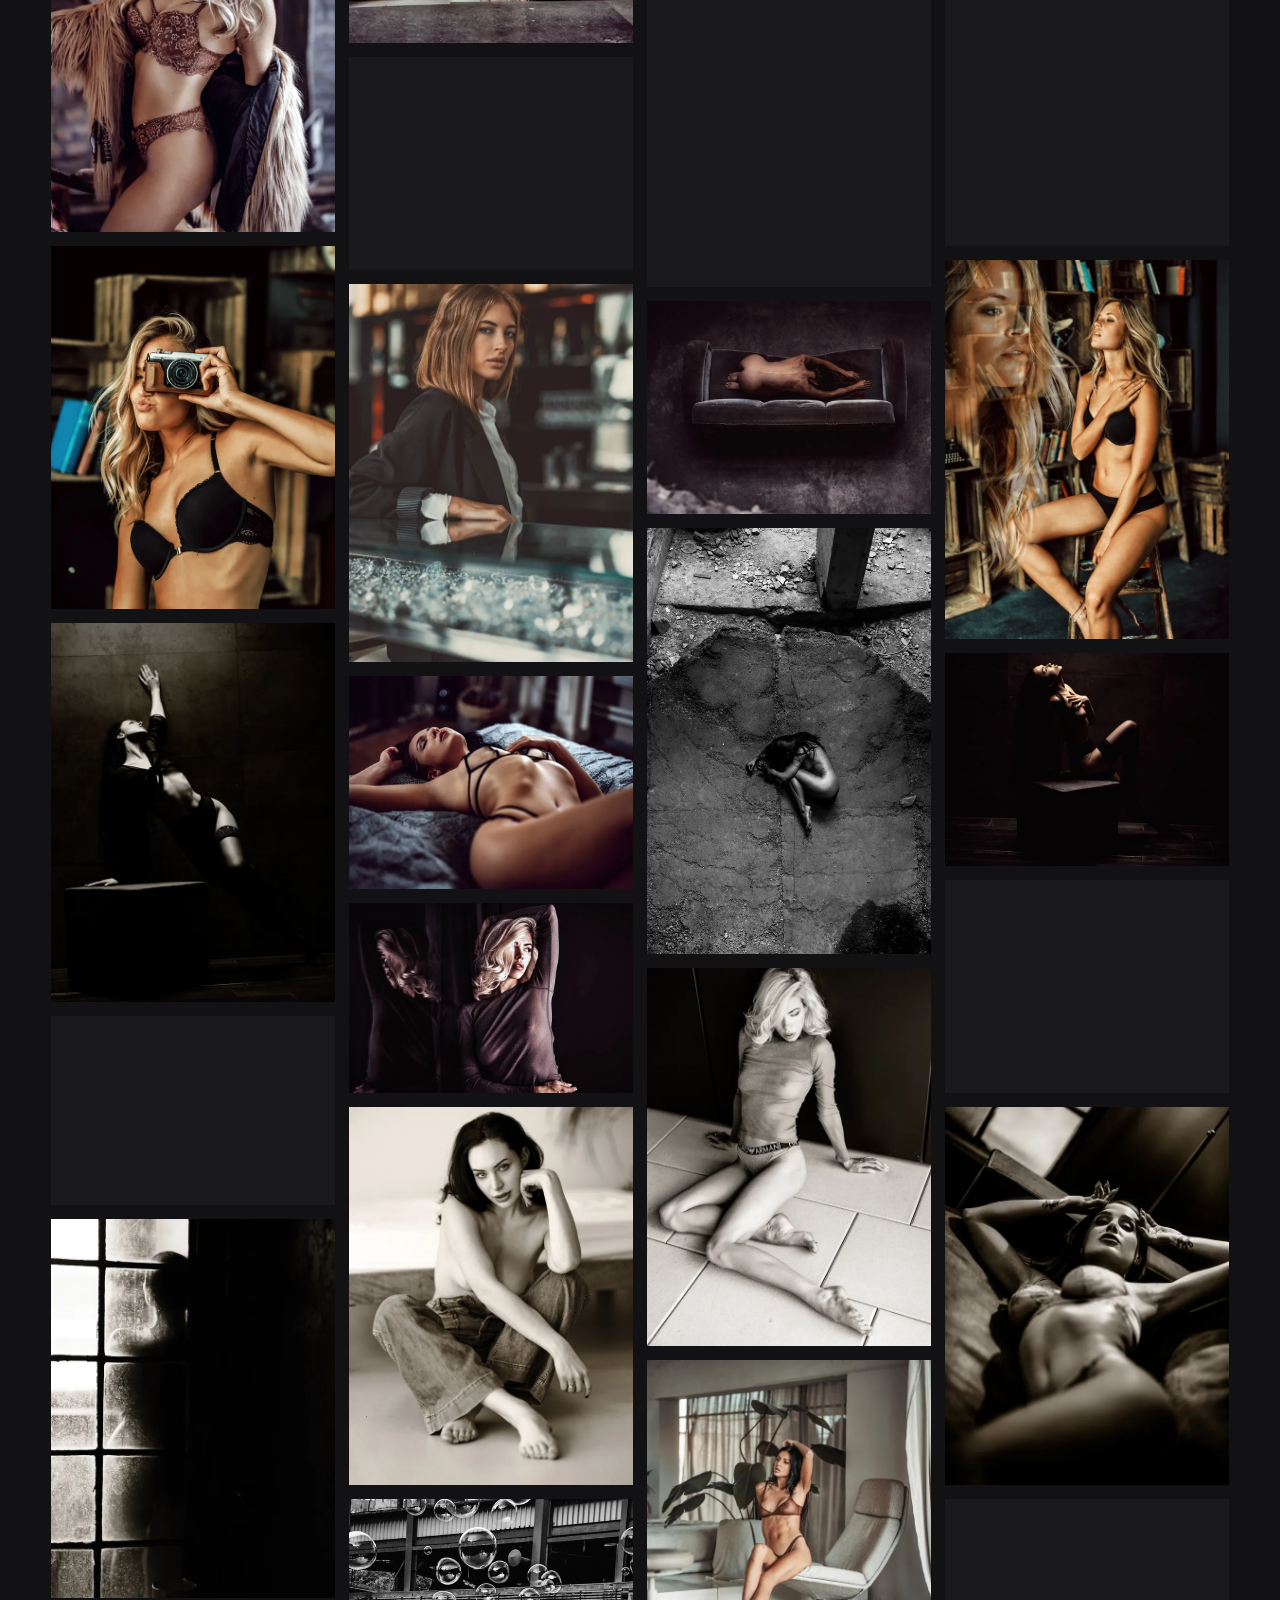
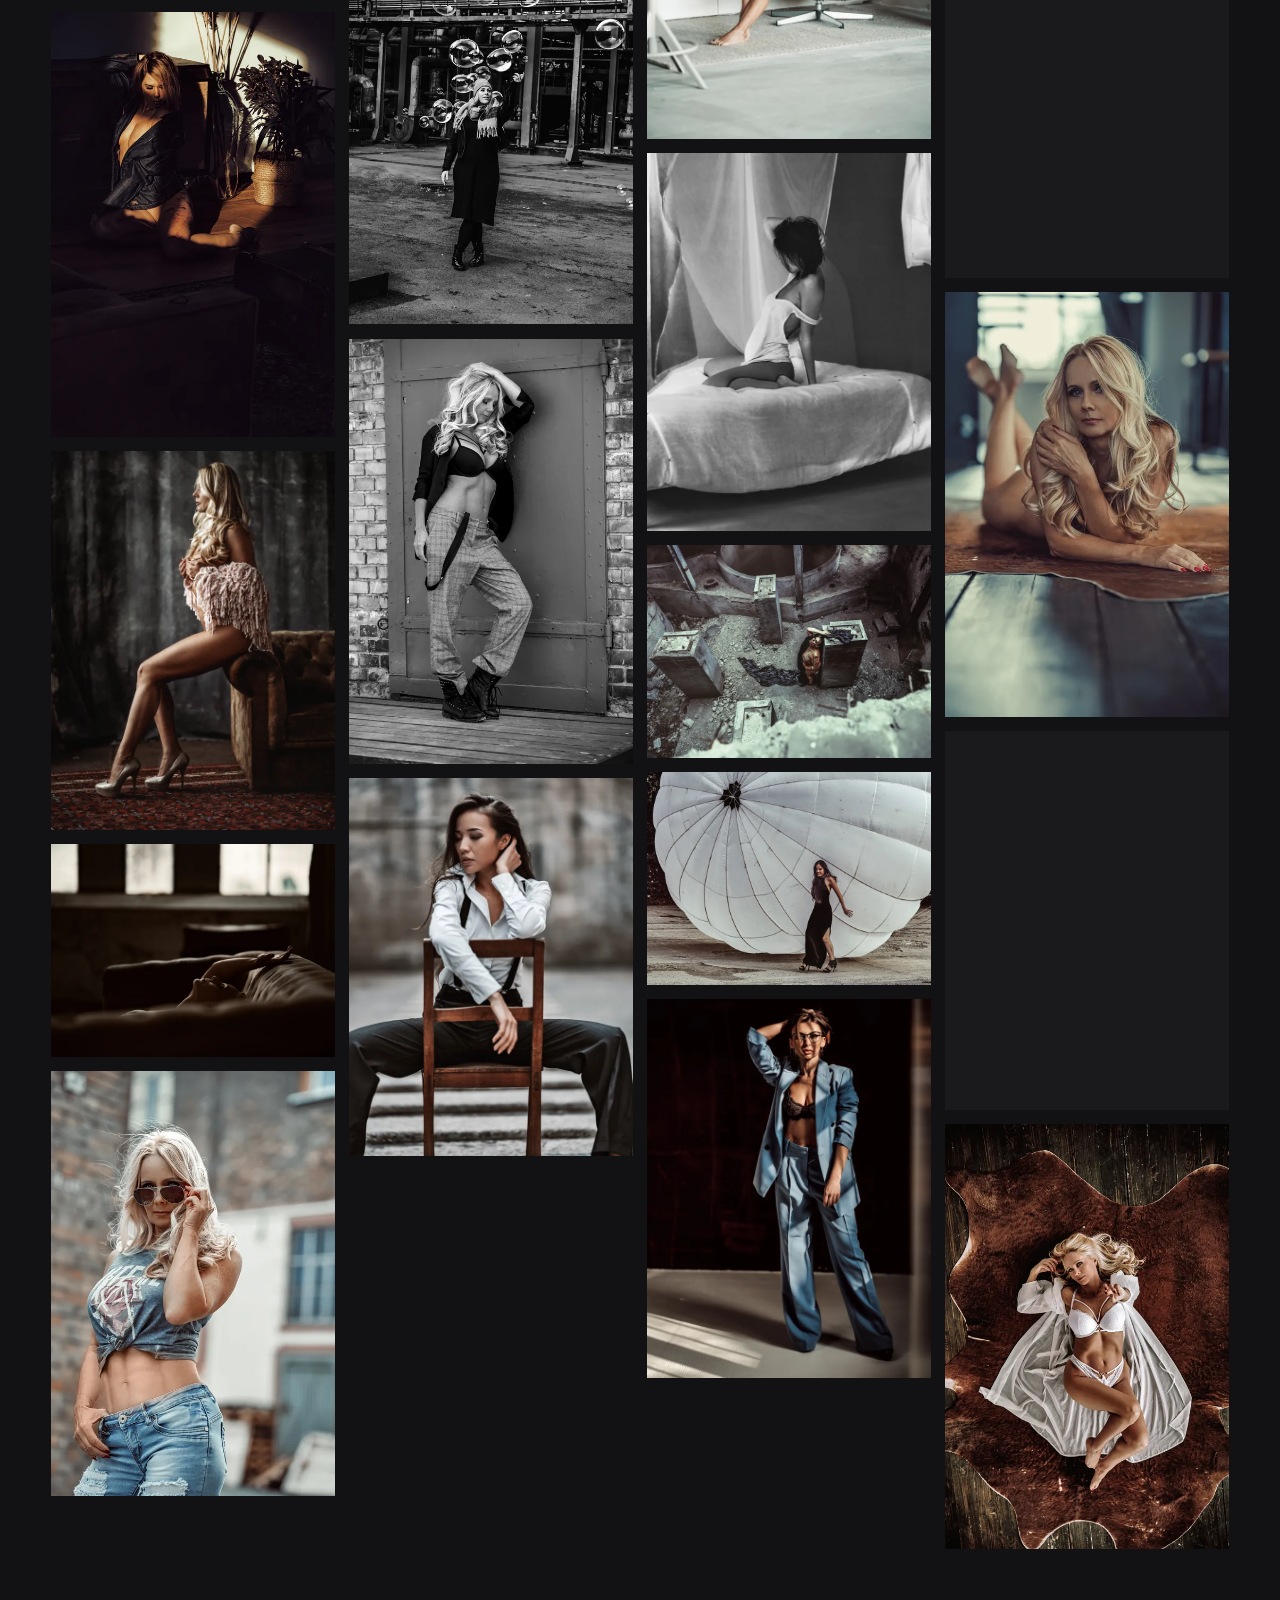
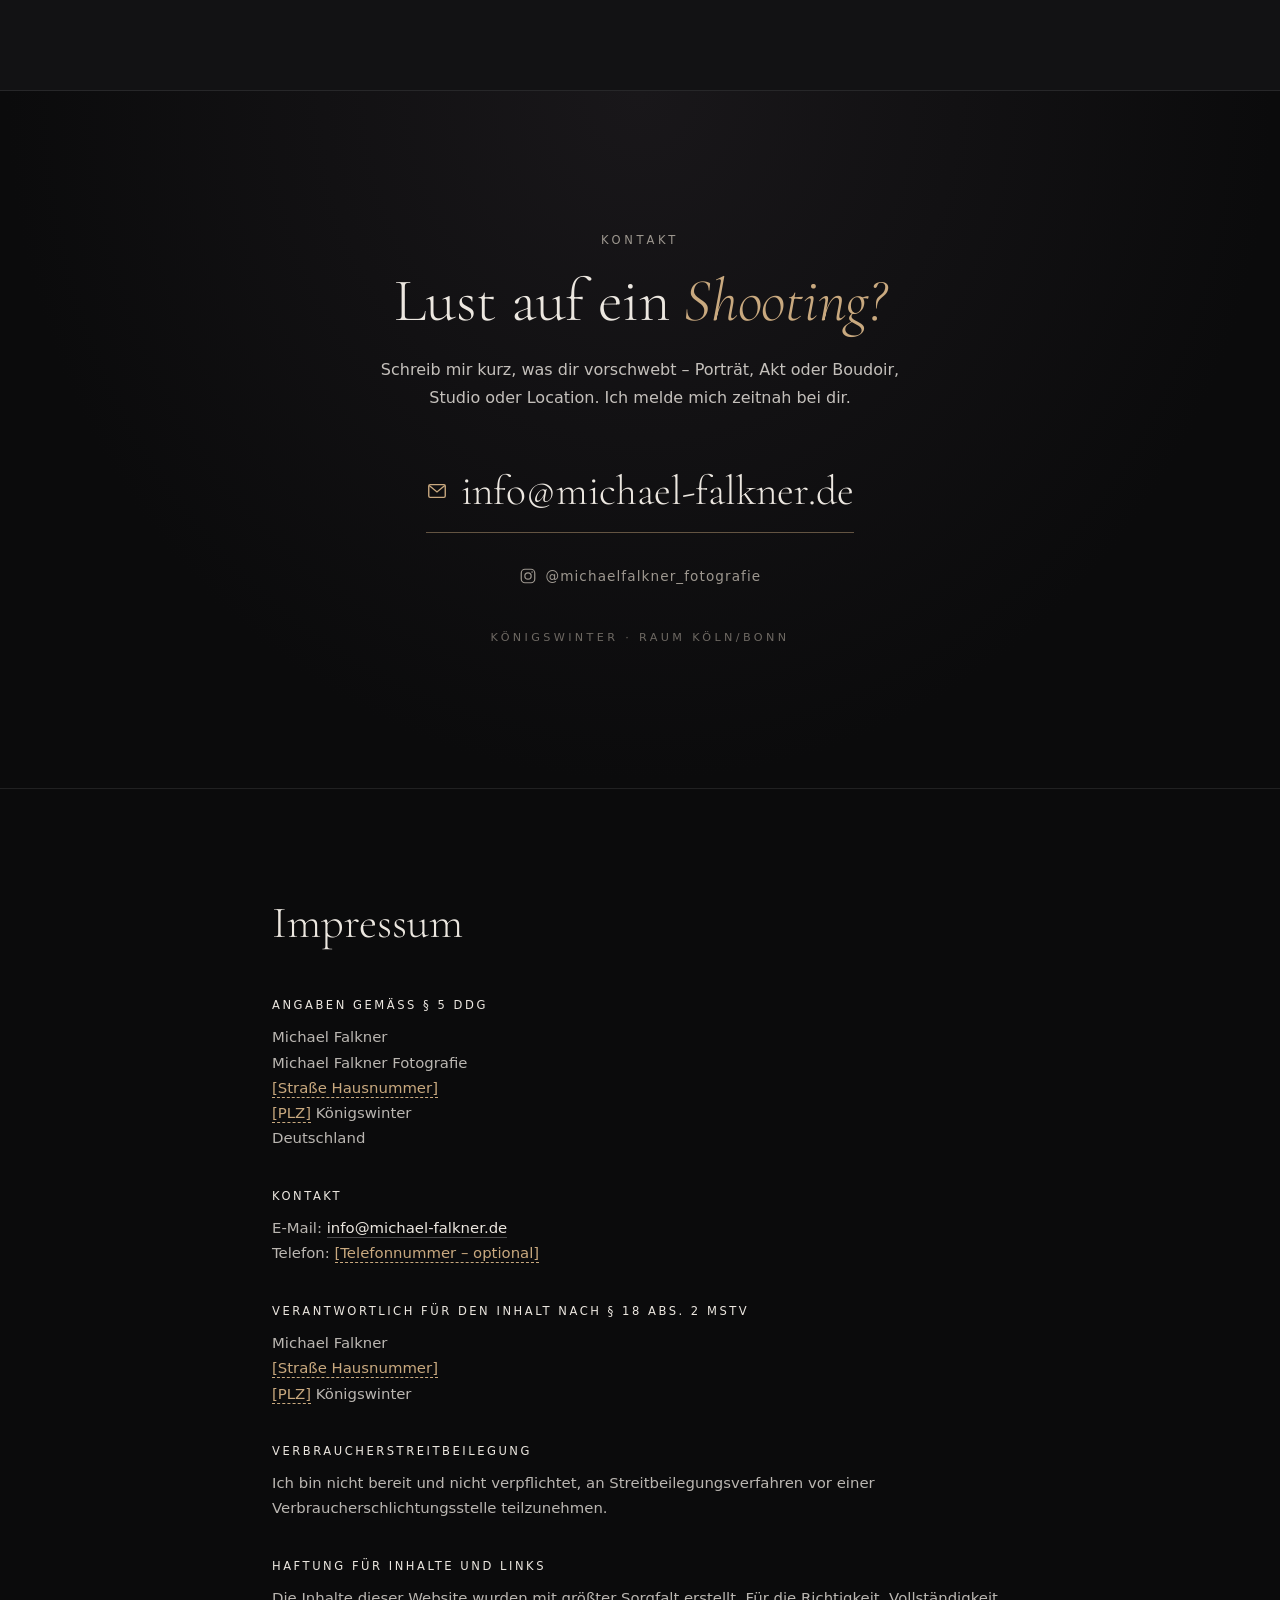
==== commit 231e0ebf: "On-Location-Teaser zeigt das komplette Bild unbeschnitten" ====
--- a/index.html
+++ b/index.html
@@ -35,7 +35,7 @@
 
   <link rel="preload" href="fonts/cormorant-garamond-latin.woff2" as="font" type="font/woff2" crossorigin>
   <link rel="preload" as="image" href="img/full/hero-mary-van-dee-01.webp" imagesrcset="img/thumb/hero-mary-van-dee-01.webp 800w, img/full/hero-mary-van-dee-01.webp 1500w" imagesizes="100vw" fetchpriority="high">
-  <link rel="stylesheet" href="css/style.css?v=202611192215">
+  <link rel="stylesheet" href="css/style.css?v=202611221336">
   <script>document.documentElement.classList.add('js');</script>
 
   <script type="application/ld+json">
--- a/css/style.css
+++ b/css/style.css
@@ -307,6 +307,17 @@
 .teaser:hover .teaser-img { transform: scale(1); }
 /* Nude-Teaser: Bildausschnitt weiter oben ansetzen, damit das Gesicht sichtbar ist */
 .teaser[data-category="nude"] .teaser-img { object-position: 50% 8%; }
+/* On Location: komplettes Teaser-Bild unbeschnitten zeigen (kein Cover-Zuschnitt) */
+.teaser[data-category="location"] .teaser-media { background: var(--bg); }
+.teaser[data-category="location"] .teaser-img {
+  object-fit: contain;
+  object-position: 50% 50%;
+  transform: none;
+}
+.teaser[data-category="location"]:hover .teaser-img { transform: none; }
+.teaser[data-category="location"].teaser--right .teaser-media::after {
+  background: linear-gradient(270deg, rgba(11,11,12,.92) 0%, rgba(11,11,12,.4) 20%, rgba(11,11,12,.06) 38%, rgba(11,11,12,0) 52%);
+}
 .teaser-media::after {
   content: ""; position: absolute; inset: 0;
   background: linear-gradient(90deg, rgba(11,11,12,.88) 0%, rgba(11,11,12,.5) 40%, rgba(11,11,12,.05) 75%);
@@ -326,6 +337,10 @@
   .teaser { align-items: flex-end; min-height: 80svh; }
   .teaser-media::after, .teaser--right .teaser-media::after {
     background: linear-gradient(0deg, rgba(11,11,12,.95) 0%, rgba(11,11,12,.55) 38%, rgba(11,11,12,.05) 70%);
+  }
+  .teaser[data-category="location"] .teaser-media::after,
+  .teaser[data-category="location"].teaser--right .teaser-media::after {
+    background: linear-gradient(0deg, rgba(11,11,12,.95) 0%, rgba(11,11,12,.4) 22%, rgba(11,11,12,0) 42%);
   }
   .teaser-content { padding: 4rem var(--pad) 3.5rem; }
 }
